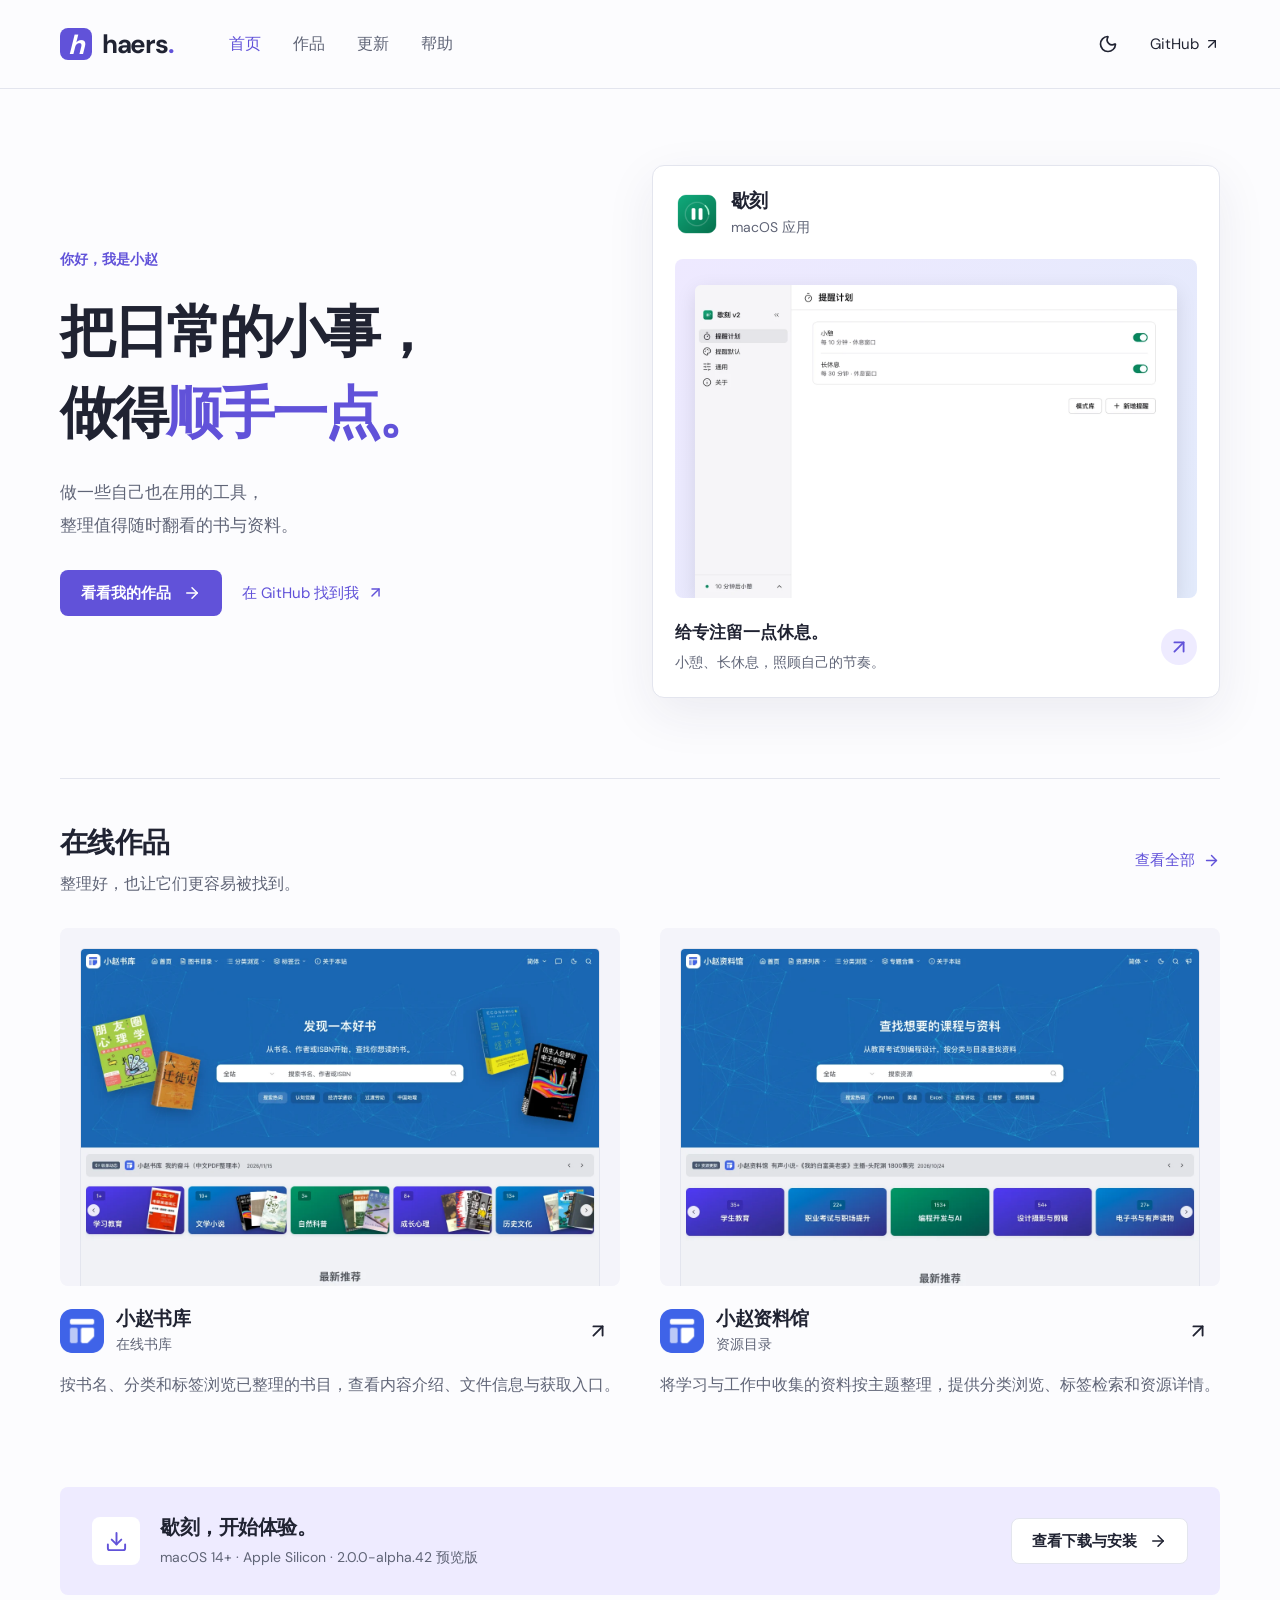
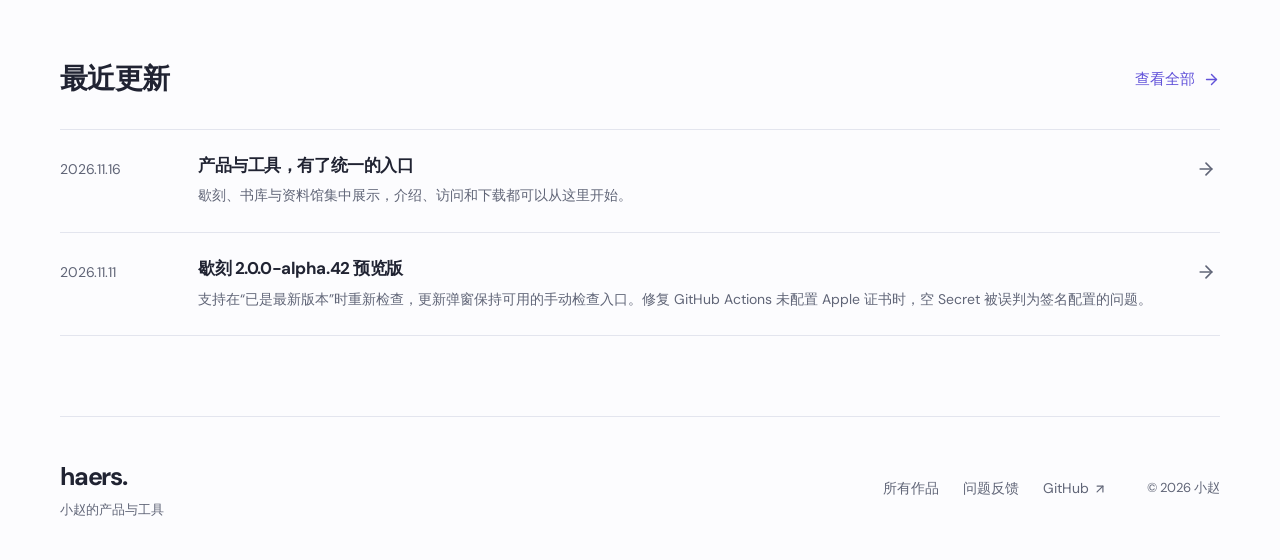
==== index.html @ c05f66dc "fix: 统一下拉选择与常见问题交互组件" ====
<!DOCTYPE html><html lang="zh-CN"><head><meta charSet="utf-8"/><meta name="viewport" content="width=device-width, initial-scale=1"/><link rel="preload" href="/images/xieke-icon.png" as="image"/><link rel="preload" href="/images/xieke-light.webp" as="image"/><link rel="preload" href="/images/xieke-dark.webp" as="image"/><link rel="preload" href="/images/books-icon.png" as="image"/><link rel="preload" href="/images/library-icon.png" as="image"/><link rel="stylesheet" href="/_next/static/chunks/15xg6-doqaqpr.css" data-precedence="next"/><link rel="preload" as="script" fetchPriority="low" href="/_next/static/chunks/0hrt_tb4vrol_.js"/><script src="/_next/static/chunks/1akr70moqai8b.js" async=""></script><script src="/_next/static/chunks/412u-j8o59kz6.js" async=""></script><script src="/_next/static/chunks/0a3_4s-d-zdrt.js" async=""></script><script src="/_next/static/chunks/turbopack-3-ry682tkyiqk.js" async=""></script><script src="/_next/static/chunks/0u91abcu6yfzr.js" async=""></script><title>haers · 小赵的产品与工具</title><meta name="description" content="歇刻、小赵书库与小赵资料馆。发现小赵制作的桌面工具与在线网站，查看介绍、下载和使用帮助。"/><link rel="canonical" href="https://haers.github.io/"/><meta property="og:title" content="haers · 小赵的产品与工具"/><meta property="og:description" content="歇刻、小赵书库与小赵资料馆。发现小赵制作的桌面工具与在线网站，查看介绍、下载和使用帮助。"/><meta property="og:locale" content="zh_CN"/><meta property="og:image" content="https://haers.github.io/social.png"/><meta property="og:image:width" content="1200"/><meta property="og:image:height" content="630"/><meta property="og:type" content="website"/><meta name="twitter:card" content="summary_large_image"/><meta name="twitter:title" content="haers · 小赵的产品与工具"/><meta name="twitter:description" content="歇刻、小赵书库与小赵资料馆。发现小赵制作的桌面工具与在线网站，查看介绍、下载和使用帮助。"/><meta name="twitter:image" content="https://haers.github.io/social.png"/><meta name="twitter:image:width" content="1200"/><meta name="twitter:image:height" content="630"/><link rel="icon" href="/favicon.png"/><link rel="apple-touch-icon" href="/apple-touch-icon.png"/><script>(function(){let t;try{t=localStorage.getItem('haers-theme')}catch{}document.documentElement.dataset.theme=t==='light'||t==='dark'?t:matchMedia('(prefers-color-scheme: dark)').matches?'dark':'light'})()</script><script src="/_next/static/chunks/0cz1d0mv5g_q7.js" noModule=""></script></head><body><div hidden=""><!--$--><!--/$--></div><a class="skip-link" href="#main">跳至正文</a><header class="site-header"><div class="container header-inner"><a class="brand" aria-label="haers 首页" href="/"><span class="brand-mark">h</span><span>haers<span class="brand-dot">.</span></span></a><nav aria-label="主导航"><a aria-current="page" href="/">首页</a><a href="/products/">作品</a><a href="/updates/">更新</a><a href="/help/">帮助</a></nav><div class="header-actions"><button class="icon-button" type="button" aria-label="切换为深色主题"><svg xmlns="http://www.w3.org/2000/svg" width="20" height="20" viewBox="0 0 24 24" fill="none" stroke="currentColor" stroke-width="2" stroke-linecap="round" stroke-linejoin="round" class="lucide lucide-moon" aria-hidden="true"><path d="M20.985 12.486a9 9 0 1 1-9.473-9.472c.405-.022.617.46.402.803a6 6 0 0 0 8.268 8.268c.344-.215.825-.004.803.401"></path></svg></button><a class="github-link" href="https://github.com/haers">GitHub <svg xmlns="http://www.w3.org/2000/svg" width="16" height="16" viewBox="0 0 24 24" fill="none" stroke="currentColor" stroke-width="2" stroke-linecap="round" stroke-linejoin="round" class="lucide lucide-arrow-up-right" aria-hidden="true"><path d="M7 7h10v10"></path><path d="M7 17 17 7"></path></svg></a></div></div></header><main id="main"><section class="hero container"><div class="hero-copy"><p class="eyebrow">你好，我是小赵</p><h1>把日常的小事，<br/>做得<span>顺手一点。</span></h1><p class="hero-description">做一些自己也在用的工具，<br class="desktop-break"/>整理值得随时翻看的书与资料。</p><div class="actions"><a class="button button-primary" href="/products/">看看我的作品<svg xmlns="http://www.w3.org/2000/svg" width="18" height="18" viewBox="0 0 24 24" fill="none" stroke="currentColor" stroke-width="2" stroke-linecap="round" stroke-linejoin="round" class="lucide lucide-arrow-right" aria-hidden="true"><path d="M5 12h14"></path><path d="m12 5 7 7-7 7"></path></svg></a><a class="text-link" href="https://github.com/haers">在 GitHub 找到我 <svg xmlns="http://www.w3.org/2000/svg" width="17" height="17" viewBox="0 0 24 24" fill="none" stroke="currentColor" stroke-width="2" stroke-linecap="round" stroke-linejoin="round" class="lucide lucide-arrow-up-right" aria-hidden="true"><path d="M7 7h10v10"></path><path d="M7 17 17 7"></path></svg></a></div></div><a class="hero-feature" aria-label="了解歇刻" href="/products/xieke/"><div class="hero-feature-heading"><div class="product-identity"><img src="/images/xieke-icon.png" width="48" height="48" alt=""/><div><h3>歇刻</h3><p>macOS 应用</p></div></div></div><div class="hero-art"><div class="product-image product-image-xieke"><img class="image-light" src="/images/xieke-light.webp" alt="歇刻提醒计划界面，包含小憩和长休息安排" width="1280" height="832" loading="eager"/><img class="image-dark" src="/images/xieke-dark.webp" alt="歇刻提醒计划界面，包含小憩和长休息安排" width="1280" height="832" loading="eager"/></div></div><div class="hero-feature-caption"><div><strong>给专注留一点休息。</strong><p>小憩、长休息，照顾自己的节奏。</p></div><span class="round-arrow"><svg xmlns="http://www.w3.org/2000/svg" width="22" height="22" viewBox="0 0 24 24" fill="none" stroke="currentColor" stroke-width="2" stroke-linecap="round" stroke-linejoin="round" class="lucide lucide-arrow-up-right" aria-hidden="true"><path d="M7 7h10v10"></path><path d="M7 17 17 7"></path></svg></span></div></a></section><section class="container section home-websites"><div class="section-heading"><div><h2>在线作品</h2><p>整理好，也让它们更容易被找到。</p></div><a class="text-link" href="/products/">查看全部 <svg xmlns="http://www.w3.org/2000/svg" width="17" height="17" viewBox="0 0 24 24" fill="none" stroke="currentColor" stroke-width="2" stroke-linecap="round" stroke-linejoin="round" class="lucide lucide-arrow-right" aria-hidden="true"><path d="M5 12h14"></path><path d="m12 5 7 7-7 7"></path></svg></a></div><div class="website-grid"><article class="website-card"><a class="website-preview" aria-label="了解小赵书库" href="/products/books/"><div class="product-image product-image-books"><img class="image-light" src="/images/books-light.webp" alt="小赵书库首页，展示图书封面、分类和推荐书目" width="1280" height="832" loading="lazy"/><img class="image-dark" src="/images/books-dark.webp" alt="小赵书库首页，展示图书封面、分类和推荐书目" width="1280" height="832" loading="lazy"/></div></a><div class="website-caption"><div class="product-identity"><img src="/images/books-icon.png" width="48" height="48" alt=""/><div><h3>小赵书库</h3><p>在线书库</p></div></div><a class="icon-button" href="https://zhao-book.netlify.app/" aria-label="进入书库"><svg xmlns="http://www.w3.org/2000/svg" width="22" height="22" viewBox="0 0 24 24" fill="none" stroke="currentColor" stroke-width="2" stroke-linecap="round" stroke-linejoin="round" class="lucide lucide-arrow-up-right" aria-hidden="true"><path d="M7 7h10v10"></path><path d="M7 17 17 7"></path></svg></a></div><p class="website-description">按书名、分类和标签浏览已整理的书目，查看内容介绍、文件信息与获取入口。</p></article><article class="website-card"><a class="website-preview" aria-label="了解小赵资料馆" href="/products/library/"><div class="product-image product-image-library"><img class="image-light" src="/images/library-light.webp" alt="小赵资料馆首页，展示资源目录与分类入口" width="1280" height="832" loading="lazy"/><img class="image-dark" src="/images/library-dark.webp" alt="小赵资料馆首页，展示资源目录与分类入口" width="1280" height="832" loading="lazy"/></div></a><div class="website-caption"><div class="product-identity"><img src="/images/library-icon.png" width="48" height="48" alt=""/><div><h3>小赵资料馆</h3><p>资源目录</p></div></div><a class="icon-button" href="https://zhao-library.netlify.app/" aria-label="进入资料馆"><svg xmlns="http://www.w3.org/2000/svg" width="22" height="22" viewBox="0 0 24 24" fill="none" stroke="currentColor" stroke-width="2" stroke-linecap="round" stroke-linejoin="round" class="lucide lucide-arrow-up-right" aria-hidden="true"><path d="M7 7h10v10"></path><path d="M7 17 17 7"></path></svg></a></div><p class="website-description">将学习与工作中收集的资料按主题整理，提供分类浏览、标签检索和资源详情。</p></article></div></section><section class="container download-strip"><div class="strip-icon"><svg xmlns="http://www.w3.org/2000/svg" width="23" height="23" viewBox="0 0 24 24" fill="none" stroke="currentColor" stroke-width="2" stroke-linecap="round" stroke-linejoin="round" class="lucide lucide-download" aria-hidden="true"><path d="M12 15V3"></path><path d="M21 15v4a2 2 0 0 1-2 2H5a2 2 0 0 1-2-2v-4"></path><path d="m7 10 5 5 5-5"></path></svg></div><div><h2>歇刻，开始体验。</h2><p>macOS 14+ · Apple Silicon · <!-- -->2.0.0-alpha.42<!-- --> 预览版</p></div><a class="button button-secondary" href="/products/xieke/#download">查看下载与安装<svg xmlns="http://www.w3.org/2000/svg" width="18" height="18" viewBox="0 0 24 24" fill="none" stroke="currentColor" stroke-width="2" stroke-linecap="round" stroke-linejoin="round" class="lucide lucide-arrow-right" aria-hidden="true"><path d="M5 12h14"></path><path d="m12 5 7 7-7 7"></path></svg></a></section><section class="container section"><div class="section-heading"><div><h2>最近更新</h2></div><a class="text-link" href="/updates/">查看全部 <svg xmlns="http://www.w3.org/2000/svg" width="17" height="17" viewBox="0 0 24 24" fill="none" stroke="currentColor" stroke-width="2" stroke-linecap="round" stroke-linejoin="round" class="lucide lucide-arrow-right" aria-hidden="true"><path d="M5 12h14"></path><path d="m12 5 7 7-7 7"></path></svg></a></div><div class="update-list"><a class="update-row" href="/products/"><time dateTime="2026-11-16">2026.11.16</time><div><h3>产品与工具，有了统一的入口</h3><p>歇刻、书库与资料馆集中展示，介绍、访问和下载都可以从这里开始。</p></div><svg xmlns="http://www.w3.org/2000/svg" width="20" height="20" viewBox="0 0 24 24" fill="none" stroke="currentColor" stroke-width="2" stroke-linecap="round" stroke-linejoin="round" class="lucide lucide-arrow-right" aria-hidden="true"><path d="M5 12h14"></path><path d="m12 5 7 7-7 7"></path></svg></a><a class="update-row" href="/products/xieke/#download"><time dateTime="2026-11-11">2026.11.11</time><div><h3>歇刻 2.0.0-alpha.42 预览版</h3><p>支持在“已是最新版本”时重新检查，更新弹窗保持可用的手动检查入口。修复 GitHub Actions 未配置 Apple 证书时，空 Secret 被误判为签名配置的问题。</p></div><svg xmlns="http://www.w3.org/2000/svg" width="20" height="20" viewBox="0 0 24 24" fill="none" stroke="currentColor" stroke-width="2" stroke-linecap="round" stroke-linejoin="round" class="lucide lucide-arrow-right" aria-hidden="true"><path d="M5 12h14"></path><path d="m12 5 7 7-7 7"></path></svg></a></div></section><!--$--><!--/$--></main><footer class="site-footer container"><div><a class="footer-brand" href="/">haers.</a><p>小赵的产品与工具</p></div><nav aria-label="页脚导航"><a href="/products/">所有作品</a><a href="/help/#feedback">问题反馈</a><a href="https://github.com/haers">GitHub <svg xmlns="http://www.w3.org/2000/svg" width="14" height="14" viewBox="0 0 24 24" fill="none" stroke="currentColor" stroke-width="2" stroke-linecap="round" stroke-linejoin="round" class="lucide lucide-arrow-up-right" aria-hidden="true"><path d="M7 7h10v10"></path><path d="M7 17 17 7"></path></svg></a></nav><p class="copyright">© <!-- -->2026<!-- --> 小赵</p></footer><script id="_R_">(globalThis["TURBOPACK"] || (globalThis["TURBOPACK"] = [])).push({"otherChunks":["static/chunks/0hrt_tb4vrol_.js","static/chunks/1akr70moqai8b.js","static/chunks/412u-j8o59kz6.js","static/chunks/0a3_4s-d-zdrt.js"],"runtimeModuleIds":[49006]});</script><script src="/_next/static/chunks/0hrt_tb4vrol_.js" async=""></script><script>(self.__next_f=self.__next_f||[]).push([0])</script><script>self.__next_f.push([1,"1:\"$Sreact.fragment\"\n2:\"/_next/static/chunks/0u91abcu6yfzr.js\"\n3:I[93963,[\"$2\"],\"Header\"]\n4:I[94588,[\"$2\"],\"default\"]\n5:I[51579,[\"$2\"],\"default\"]\n6:I[79448,[\"$2\"],\"\"]\n7:I[95639,[\"$2\"],\"default\"]\n10:\"ViewportBoundary\"\n11:I[99105,[\"$2\"],\"$10\"]\n13:\"MetadataBoundary\"\n14:I[99105,[\"$2\"],\"$13\"]\n15:\"$Sreact.suspense\"\n17:I[31689,[\"$2\"],\"default\",1]\n:HL[\"/_next/static/chunks/15xg6-doqaqpr.css\",\"style\"]\n:HL[\"/images/xieke-icon.png\",\"image\"]\n:HL[\"/images/xieke-light.webp\",\"image\"]\n:HL[\"/images/xieke-dark.webp\",\"image\"]\n"])</script><script>self.__next_f.push([1,"8:[[\"children\",{\"s\":\"__PAGE__\",\"h\":512,\"d\":{\"r\":[\"$\",\"$1\",\"c\",{\"children\":[[[\"$\",\"section\",null,{\"className\":\"hero container\",\"children\":[[\"$\",\"div\",null,{\"className\":\"hero-copy\",\"children\":[[\"$\",\"p\",null,{\"className\":\"eyebrow\",\"children\":\"你好，我是小赵\"}],[\"$\",\"h1\",null,{\"children\":[\"把日常的小事，\",[\"$\",\"br\",null,{}],\"做得\",[\"$\",\"span\",null,{\"children\":\"顺手一点。\"}]]}],[\"$\",\"p\",null,{\"className\":\"hero-description\",\"children\":[\"做一些自己也在用的工具，\",[\"$\",\"br\",null,{\"className\":\"desktop-break\"}],\"整理值得随时翻看的书与资料。\"]}],[\"$\",\"div\",null,{\"className\":\"actions\",\"children\":[[\"$\",\"$L6\",null,{\"className\":\"button button-primary\",\"href\":\"/products/\",\"children\":[\"看看我的作品\",[\"$\",\"$L7\",null,{\"ref\":\"$undefined\",\"icon\":\"$0:t:t:d:r:props:children:1:props:children:1:props:children:2:props:children:props:notFound:0:props:children:3:props:children:1:props:icon\",\"className\":\"$undefined\",\"size\":18,\"aria-hidden\":true}]]}],[\"$\",\"a\",null,{\"className\":\"text-link\",\"href\":\"https://github.com/haers\",\"children\":[\"在 GitHub 找到我 \",[\"$\",\"$L7\",null,{\"ref\":\"$undefined\",\"icon\":\"$0:t:t:d:r:props:children:1:props:children:1:props:children:3:props:children:1:props:children:2:props:children:1:props:icon\",\"className\":\"$undefined\",\"size\":17}]]}]]}]]}],[\"$\",\"$L6\",null,{\"className\":\"hero-feature\",\"href\":\"/products/xieke/\",\"aria-label\":\"了解歇刻\",\"children\":[[\"$\",\"div\",null,{\"className\":\"hero-feature-heading\",\"children\":[\"$\",\"div\",null,{\"className\":\"product-identity\",\"children\":[[\"$\",\"img\",null,{\"src\":\"/images/xieke-icon.png\",\"width\":48,\"height\":48,\"alt\":\"\"}],[\"$\",\"div\",null,{\"children\":[[\"$\",\"h3\",null,{\"children\":\"歇刻\"}],[\"$\",\"p\",null,{\"children\":\"macOS 应用\"}]]}]]}]}],[\"$\",\"div\",null,{\"className\":\"hero-art\",\"children\":[\"$\",\"div\",null,{\"className\":\"product-image product-image-xieke\",\"children\":[[\"$\",\"img\",null,{\"className\":\"image-light\",\"src\":\"/images/xieke-light.webp\",\"alt\":\"歇刻提醒计划界面，包含小憩和长休息安排\",\"width\":1280,\"height\":832,\"loading\":\"eager\"}],[\"$\",\"img\",null,{\"className\":\"image-dark\",\"src\":\"/images/xieke-dark.webp\",\"alt\":\"歇刻提醒计划界面，包含小憩和长休息安排\",\"width\":1280,\"height\":832,\"loading\":\"eager\"}]]}]}],[\"$\",\"div\",null,{\"className\":\"hero-feature-caption\",\"children\":[[\"$\",\"div\",null,{\"children\":[[\"$\",\"strong\",null,{\"children\":\"给专注留一点休息。\"}],[\"$\",\"p\",null,{\"children\":\"小憩、长休息，照顾自己的节奏。\"}]]}],[\"$\",\"span\",null,{\"className\":\"round-arrow\",\"children\":[\"$\",\"$L7\",null,{\"ref\":\"$undefined\",\"icon\":\"$0:t:t:d:r:props:children:1:props:children:1:props:children:3:props:children:1:props:children:2:props:children:1:props:icon\",\"className\":\"$undefined\",\"size\":22}]}]]}]]}]]}],[\"$\",\"section\",null,{\"className\":\"container section home-websites\",\"children\":[[\"$\",\"div\",null,{\"className\":\"section-heading\",\"children\":[[\"$\",\"div\",null,{\"children\":[[\"$\",\"h2\",null,{\"children\":\"在线作品\"}],[\"$\",\"p\",null,{\"children\":\"整理好，也让它们更容易被找到。\"}]]}],[\"$\",\"$L6\",null,{\"className\":\"text-link\",\"href\":\"/products/\",\"children\":[\"查看全部 \",[\"$\",\"$L7\",null,{\"ref\":\"$undefined\",\"icon\":\"$0:t:t:d:r:props:children:1:props:children:1:props:children:2:props:children:props:notFound:0:props:children:3:props:children:1:props:icon\",\"className\":\"$undefined\",\"size\":17,\"aria-hidden\":true}]]}]]}],[\"$\",\"div\",null,{\"className\":\"website-grid\",\"children\":[[\"$\",\"article\",\"books\",{\"className\":\"website-card\",\"children\":[[\"$\",\"$L6\",null,{\"href\":\"/products/books/\",\"className\":\"website-preview\",\"aria-label\":\"了解小赵书库\",\"children\":[\"$\",\"div\",null,{\"className\":\"product-image product-image-books\",\"children\":[[\"$\",\"img\",null,{\"className\":\"image-light\",\"src\":\"/images/books-light.webp\",\"alt\":\"小赵书库首页，展示图书封面、分类和推荐书目\",\"width\":1280,\"height\":832,\"loading\":\"lazy\"}],\"$L9\"]}]}],\"$La\",\"$Lb\"]}],\"$Lc\"]}]]}],\"$Ld\",\"$Le\"],null,\"$Lf\"]}],\"p\":false,\"v\":null}}]]\n"])</script><script>self.__next_f.push([1,"0:{\"P\":null,\"c\":[\"\",\"\"],\"q\":\"\",\"i\":false,\"t\":{\"t\":{\"s\":\"\",\"h\":528,\"d\":{\"r\":[\"$\",\"$1\",\"c\",{\"children\":[[[\"$\",\"link\",\"0\",{\"rel\":\"stylesheet\",\"href\":\"/_next/static/chunks/15xg6-doqaqpr.css\",\"precedence\":\"next\",\"crossOrigin\":\"$undefined\",\"nonce\":\"$undefined\"}],[\"$\",\"script\",\"script-0\",{\"src\":\"/_next/static/chunks/0u91abcu6yfzr.js\",\"async\":true,\"nonce\":\"$undefined\"}]],[\"$\",\"html\",null,{\"lang\":\"zh-CN\",\"suppressHydrationWarning\":true,\"children\":[[\"$\",\"head\",null,{\"children\":[\"$\",\"script\",null,{\"dangerouslySetInnerHTML\":{\"__html\":\"(function(){let t;try{t=localStorage.getItem('haers-theme')}catch{}document.documentElement.dataset.theme=t==='light'||t==='dark'?t:matchMedia('(prefers-color-scheme: dark)').matches?'dark':'light'})()\"}}]}],[\"$\",\"body\",null,{\"children\":[[\"$\",\"a\",null,{\"className\":\"skip-link\",\"href\":\"#main\",\"children\":\"跳至正文\"}],[\"$\",\"$L3\",null,{}],[\"$\",\"main\",null,{\"id\":\"main\",\"children\":[\"$\",\"$L4\",null,{\"parallelRouterKey\":\"children\",\"error\":\"$undefined\",\"errorStyles\":\"$undefined\",\"errorScripts\":\"$undefined\",\"template\":[\"$\",\"$L5\",null,{}],\"templateStyles\":\"$undefined\",\"templateScripts\":\"$undefined\",\"notFound\":[[\"$\",\"div\",null,{\"className\":\"container page-content empty-page\",\"children\":[[\"$\",\"p\",null,{\"className\":\"eyebrow\",\"children\":\"404\"}],[\"$\",\"h1\",null,{\"children\":\"这个页面走丢了。\"}],[\"$\",\"p\",null,{\"children\":\"可以回到首页，或从作品目录继续浏览。\"}],[\"$\",\"$L6\",null,{\"className\":\"button button-primary\",\"href\":\"/\",\"children\":[\"回到首页\",[\"$\",\"$L7\",null,{\"ref\":\"$undefined\",\"icon\":{\"name\":\"arrow-right\",\"size\":24,\"node\":[[\"path\",{\"d\":\"M5 12h14\",\"key\":\"1ays0h\"}],[\"path\",{\"d\":\"m12 5 7 7-7 7\",\"key\":\"xquz4c\"}]]},\"className\":\"$undefined\",\"size\":18,\"aria-hidden\":true}]]}]]}],[]],\"forbidden\":\"$undefined\",\"unauthorized\":\"$undefined\"}]}],[\"$\",\"footer\",null,{\"className\":\"site-footer container\",\"children\":[[\"$\",\"div\",null,{\"children\":[[\"$\",\"$L6\",null,{\"className\":\"footer-brand\",\"href\":\"/\",\"children\":\"haers.\"}],[\"$\",\"p\",null,{\"children\":\"小赵的产品与工具\"}]]}],[\"$\",\"nav\",null,{\"aria-label\":\"页脚导航\",\"children\":[[\"$\",\"$L6\",null,{\"href\":\"/products/\",\"children\":\"所有作品\"}],[\"$\",\"$L6\",null,{\"href\":\"/help/#feedback\",\"children\":\"问题反馈\"}],[\"$\",\"a\",null,{\"href\":\"https://github.com/haers\",\"children\":[\"GitHub \",[\"$\",\"$L7\",null,{\"ref\":\"$undefined\",\"icon\":{\"name\":\"arrow-up-right\",\"size\":24,\"node\":[[\"path\",{\"d\":\"M7 7h10v10\",\"key\":\"1tivn9\"}],[\"path\",{\"d\":\"M7 17 17 7\",\"key\":\"1vkiza\"}]]},\"className\":\"$undefined\",\"size\":14}]]}]]}],[\"$\",\"p\",null,{\"className\":\"copyright\",\"children\":[\"© \",2026,\" 小赵\"]}]]}]]}]]}]]}],\"p\":false,\"v\":null},\"c\":\"$Q8\"},\"h\":{\"r\":[\"$\",\"$1\",\"h\",{\"children\":[null,[\"$\",\"$L11\",null,{\"children\":\"$L12\"}],[\"$\",\"$L14\",null,{\"children\":[[\"$\",\"div\",null,{\"hidden\":true,\"children\":[\"$\",\"$15\",null,{\"name\":\"Next.Metadata\",\"children\":\"$L16\"}]}],null]}],null]}],\"p\":false,\"v\":null}},\"m\":\"$undefined\",\"G\":[\"$17\",[[\"$\",\"link\",\"0\",{\"rel\":\"stylesheet\",\"href\":\"/_next/static/chunks/15xg6-doqaqpr.css\",\"precedence\":\"next\",\"crossOrigin\":\"$undefined\",\"nonce\":\"$undefined\"}]]],\"S\":true,\"r\":\"$undefined\",\"s\":\"$undefined\",\"a\":\"$undefined\",\"l\":\"$undefined\",\"p\":\"$undefined\",\"d\":\"$undefined\",\"b\":\"khOZKR4yTtpMAb-CKKdM3\"}\n"])</script><script>self.__next_f.push([1,"18:I[99105,[\"$2\"],\"OutletBoundary\"]\n:HL[\"/images/books-icon.png\",\"image\"]\n:HL[\"/images/library-icon.png\",\"image\"]\n9:[\"$\",\"img\",null,{\"className\":\"image-dark\",\"src\":\"/images/books-dark.webp\",\"alt\":\"小赵书库首页，展示图书封面、分类和推荐书目\",\"width\":1280,\"height\":832,\"loading\":\"lazy\"}]\na:[\"$\",\"div\",null,{\"className\":\"website-caption\",\"children\":[[\"$\",\"div\",null,{\"className\":\"product-identity\",\"children\":[[\"$\",\"img\",null,{\"src\":\"/images/books-icon.png\",\"width\":48,\"height\":48,\"alt\":\"\"}],[\"$\",\"div\",null,{\"children\":[[\"$\",\"h3\",null,{\"children\":\"小赵书库\"}],[\"$\",\"p\",null,{\"children\":\"在线书库\"}]]}]]}],[\"$\",\"a\",null,{\"className\":\"icon-button\",\"href\":\"https://zhao-book.netlify.app/\",\"aria-label\":\"进入书库\",\"children\":[\"$\",\"$L7\",null,{\"ref\":\"$undefined\",\"icon\":\"$0:t:t:d:r:props:children:1:props:children:1:props:children:3:props:children:1:props:children:2:props:children:1:props:icon\",\"className\":\"$undefined\",\"size\":22}]}]]}]\nb:[\"$\",\"p\",null,{\"className\":\"website-description\",\"children\":\"按书名、分类和标签浏览已整理的书目，查看内容介绍、文件信息与获取入口。\"}]\nc:[\"$\",\"article\",\"library\",{\"className\":\"website-card\",\"children\":[[\"$\",\"$L6\",null,{\"href\":\"/products/library/\",\"className\":\"website-preview\",\"aria-label\":\"了解小赵资料馆\",\"children\":[\"$\",\"div\",null,{\"className\":\"product-image product-image-library\",\"children\":[[\"$\",\"img\",null,{\"className\":\"image-light\",\"src\":\"/images/library-light.webp\",\"alt\":\"小赵资料馆首页，展示资源目录与分类入口\",\"width\":1280,\"height\":832,\"loading\":\"lazy\"}],[\"$\",\"img\",null,{\"className\":\"image-dark\",\"src\":\"/images/library-dark.webp\",\"alt\":\"小赵资料馆首页，展示资源目录与分类入口\",\"width\":1280,\"height\":832,\"loading\":\"lazy\"}]]}]}],[\"$\",\"div\",null,{\"className\":\"website-caption\",\"children\":[[\"$\",\"div\",null,{\"className\":\"product-identity\",\"children\":[[\"$\",\"img\",null,{\"src\":\"/images/library-icon.png\",\"width\":48,\"height\":48,\"alt\":\"\"}],[\"$\",\"div\",null,{\"children\":[[\"$\",\"h3\",null,{\"children\":\"小赵资料馆\"}],[\"$\",\"p\",null,{\"children\":\"资源目录\"}]]}]]}],[\"$\",\"a\",null,{\"className\":\"icon-button\",\"href\":\"https://zhao-library.netlify.app/\",\"aria-label\":\"进入资料馆\",\"children\":[\"$\",\"$L7\",null,{\"ref\":\"$undefined\",\"icon\":\"$0:t:t:d:r:props:children:1:props:children:1:props:children:3:props:children:1:props:children:2:props:children:1:props:icon\",\"className\":\"$undefined\",\"size\":22}]}]]}],[\"$\",\"p\",null,{\"className\":\"website-description\",\"children\":\"将学习与工作中收集的资料按主题整理，提供分类浏览、标签检索和资源详情。\"}]]}]\nd:[\"$\",\"section\",null,{\"className\":\"container download-strip\",\"children\":[[\"$\",\"div\",null,{\"className\":\"strip-icon\",\"children\":[\"$\",\"$L7\",null,{\"ref\":\"$undefined\",\"icon\":{\"name\":\"download\",\"size\":24,\"node\":[[\"path\",{\"d\":\"M12 15V3\",\"key\":\"m9g1x1\"}],[\"path\",{\"d\":\"M21 15v4a2 2 0 0 1-2 2H5a2 2 0 0 1-2-2v-4\",\"key\":\"ih7n3h\"}],[\"path\",{\"d\":\"m7 10 5 5 5-5\",\"key\":\"brsn70\"}]]},\"className\":\"$undefined\",\"size\":23}]}],[\"$\",\"div\",null,{\"children\":[[\"$\",\"h2\",null,{\"children\":\"歇刻，开始体验。\"}],[\"$\",\"p\",null,{\"children\":[\"macOS 14+ · Apple Silicon · \",\"2.0.0-alpha.42\",\" 预览版\"]}]]}],[\"$\",\"$L6\",null,{\"className\":\"button button-secondary\",\"href\":\"/products/xieke/#download\",\"children\":[\"查看下载与安装\",[\"$\",\"$L7\",null,{\"ref\":\"$undefined\",\"icon\":\"$0:t:t:d:r:props:children:1:props:children:1:props:children:2:props:children:props:notFound:0:props:children:3:props:children:1:props:icon\",\"className\":\"$undefined\",\"size\":18,\"aria-hidden\":true}]]}]]}]\n"])</script><script>self.__next_f.push([1,"e:[\"$\",\"section\",null,{\"className\":\"container section\",\"children\":[[\"$\",\"div\",null,{\"className\":\"section-heading\",\"children\":[[\"$\",\"div\",null,{\"children\":[[\"$\",\"h2\",null,{\"children\":\"最近更新\"}],\"$undefined\"]}],[\"$\",\"$L6\",null,{\"className\":\"text-link\",\"href\":\"/updates/\",\"children\":[\"查看全部 \",[\"$\",\"$L7\",null,{\"ref\":\"$undefined\",\"icon\":\"$0:t:t:d:r:props:children:1:props:children:1:props:children:2:props:children:props:notFound:0:props:children:3:props:children:1:props:icon\",\"className\":\"$undefined\",\"size\":17,\"aria-hidden\":true}]]}]]}],[\"$\",\"div\",null,{\"className\":\"update-list\",\"children\":[[\"$\",\"$L6\",\"产品与工具，有了统一的入口\",{\"className\":\"update-row\",\"href\":\"/products/\",\"children\":[[\"$\",\"time\",null,{\"dateTime\":\"2026-11-16\",\"children\":\"2026.11.16\"}],[\"$\",\"div\",null,{\"children\":[[\"$\",\"h3\",null,{\"children\":\"产品与工具，有了统一的入口\"}],[\"$\",\"p\",null,{\"children\":\"歇刻、书库与资料馆集中展示，介绍、访问和下载都可以从这里开始。\"}]]}],[\"$\",\"$L7\",null,{\"ref\":\"$undefined\",\"icon\":\"$0:t:t:d:r:props:children:1:props:children:1:props:children:2:props:children:props:notFound:0:props:children:3:props:children:1:props:icon\",\"className\":\"$undefined\",\"size\":20}]]}],[\"$\",\"$L6\",\"歇刻 2.0.0-alpha.42 预览版\",{\"className\":\"update-row\",\"href\":\"/products/xieke/#download\",\"children\":[[\"$\",\"time\",null,{\"dateTime\":\"2026-11-11\",\"children\":\"2026.11.11\"}],[\"$\",\"div\",null,{\"children\":[[\"$\",\"h3\",null,{\"children\":\"歇刻 2.0.0-alpha.42 预览版\"}],[\"$\",\"p\",null,{\"children\":\"支持在“已是最新版本”时重新检查，更新弹窗保持可用的手动检查入口。修复 GitHub Actions 未配置 Apple 证书时，空 Secret 被误判为签名配置的问题。\"}]]}],[\"$\",\"$L7\",null,{\"ref\":\"$undefined\",\"icon\":\"$0:t:t:d:r:props:children:1:props:children:1:props:children:2:props:children:props:notFound:0:props:children:3:props:children:1:props:icon\",\"className\":\"$undefined\",\"size\":20}]]}]]}]]}]\n"])</script><script>self.__next_f.push([1,"f:[\"$\",\"$L18\",null,{\"children\":[\"$\",\"$15\",null,{\"name\":\"Next.MetadataOutlet\",\"children\":\"$@19\"}]}]\n"])</script><script>self.__next_f.push([1,"12:[[\"$\",\"meta\",\"0\",{\"charSet\":\"utf-8\"}],[\"$\",\"meta\",\"1\",{\"name\":\"viewport\",\"content\":\"width=device-width, initial-scale=1\"}]]\n"])</script><script>self.__next_f.push([1,"1a:I[2311,[\"$2\"],\"IconMark\"]\n16:[[\"$\",\"title\",\"0\",{\"children\":\"haers · 小赵的产品与工具\"}],[\"$\",\"meta\",\"1\",{\"name\":\"description\",\"content\":\"歇刻、小赵书库与小赵资料馆。发现小赵制作的桌面工具与在线网站，查看介绍、下载和使用帮助。\"}],[\"$\",\"link\",\"2\",{\"rel\":\"canonical\",\"href\":\"https://haers.github.io/\"}],[\"$\",\"meta\",\"3\",{\"property\":\"og:title\",\"content\":\"haers · 小赵的产品与工具\"}],[\"$\",\"meta\",\"4\",{\"property\":\"og:description\",\"content\":\"歇刻、小赵书库与小赵资料馆。发现小赵制作的桌面工具与在线网站，查看介绍、下载和使用帮助。\"}],[\"$\",\"meta\",\"5\",{\"property\":\"og:locale\",\"content\":\"zh_CN\"}],[\"$\",\"meta\",\"6\",{\"property\":\"og:image\",\"content\":\"https://haers.github.io/social.png\"}],[\"$\",\"meta\",\"7\",{\"property\":\"og:image:width\",\"content\":\"1200\"}],[\"$\",\"meta\",\"8\",{\"property\":\"og:image:height\",\"content\":\"630\"}],[\"$\",\"meta\",\"9\",{\"property\":\"og:type\",\"content\":\"website\"}],[\"$\",\"meta\",\"10\",{\"name\":\"twitter:card\",\"content\":\"summary_large_image\"}],[\"$\",\"meta\",\"11\",{\"name\":\"twitter:title\",\"content\":\"haers · 小赵的产品与工具\"}],[\"$\",\"meta\",\"12\",{\"name\":\"twitter:description\",\"content\":\"歇刻、小赵书库与小赵资料馆。发现小赵制作的桌面工具与在线网站，查看介绍、下载和使用帮助。\"}],[\"$\",\"meta\",\"13\",{\"name\":\"twitter:image\",\"content\":\"https://haers.github.io/social.png\"}],[\"$\",\"meta\",\"14\",{\"name\":\"twitter:image:width\",\"content\":\"1200\"}],[\"$\",\"meta\",\"15\",{\"name\":\"twitter:image:height\",\"content\":\"630\"}],[\"$\",\"link\",\"16\",{\"rel\":\"icon\",\"href\":\"/favicon.png\"}],[\"$\",\"link\",\"17\",{\"rel\":\"apple-touch-icon\",\"href\":\"/apple-touch-icon.png\"}],[\"$\",\"$L1a\",\"18\",{}]]\n19:null\n"])</script></body></html>
---- _next/static/chunks/15xg6-doqaqpr.css ----
@font-face{font-family:DM Sans;src:url(/fonts/dm-sans-400.ttf)format("truetype");font-weight:400;font-display:swap}@font-face{font-family:DM Sans;src:url(/fonts/dm-sans-700.ttf)format("truetype");font-weight:600 800;font-display:swap}:root{--bg:#fcfcfe;--surface:#fff;--soft:#f4f4fa;--text:#202332;--muted:#606577;--line:#e3e5ee;--accent:#6152d9;--accent-hover:#4f41c0;--accent-soft:#eeebff;--hero-a:#eee9ff;--hero-b:#e2eafb;--shadow:0 16px 50px #2c245f14;--lightningcss-light:initial;--lightningcss-dark: ;color-scheme:light}:root[data-theme=dark]{--bg:#14151b;--surface:#1b1d26;--soft:#22242f;--text:#f0f1f7;--muted:#adb2c5;--line:#35394a;--accent:#b4a8ff;--accent-hover:#c8bfff;--accent-soft:#302947;--hero-a:#302747;--hero-b:#202e49;--shadow:0 16px 50px #0000002e;--lightningcss-light: ;--lightningcss-dark:initial;color-scheme:dark}*{box-sizing:border-box}html{scroll-behavior:smooth;scroll-padding-top:100px}body{color:var(--text);background:var(--bg);-webkit-font-smoothing:antialiased;margin:0;font-family:DM Sans,-apple-system,BlinkMacSystemFont,PingFang SC,Microsoft YaHei,sans-serif;font-size:16px;line-height:1.75}a{color:inherit;text-decoration:none}button,input,select,textarea{font:inherit}button,select,summary{cursor:pointer}button{color:inherit}button,a{-webkit-tap-highlight-color:transparent}button,select,textarea{border-radius:8px}button{background:0 0;border:0}img{max-width:100%;height:auto;display:block}svg{vertical-align:middle;flex-shrink:0}h1,h2,h3,p{margin:0}h1,h2,h3{letter-spacing:-.025em;line-height:1.4}h2{font-size:28px}h3{font-size:20px}a,button{touch-action:manipulation}a:focus-visible,button:focus-visible,summary:focus-visible,select:focus-visible,textarea:focus-visible{outline:3px solid var(--accent);outline-offset:4px}::selection{color:var(--text);background:var(--accent-soft)}.container{width:min(1160px,100% - 64px);margin-inline:auto}.muted,.platform,.catalog-meta{color:var(--muted)}.sr-only{clip-path:inset(50%);white-space:nowrap;width:1px;height:1px;position:absolute;overflow:hidden}.skip-link{z-index:100;background:var(--surface);padding:8px 16px;position:fixed;top:8px;left:16px;transform:translateY(-160%)}.skip-link:focus{transform:translateY(0)}.site-header{border-bottom:1px solid var(--line);background:var(--bg)}.header-inner{align-items:center;gap:56px;min-height:88px;display:flex}.brand{letter-spacing:-.05em;align-items:center;gap:10px;font-size:26px;font-weight:700;line-height:1;display:inline-flex}.brand-mark{color:#fff;background:#6152d9;border-radius:8px;place-items:center;width:32px;height:32px;font-size:27px;font-style:italic;display:grid}.brand-dot{color:var(--accent)}.header-inner nav{align-items:center;gap:32px;display:flex}.header-inner nav a{min-height:44px;color:var(--muted);align-items:center;display:flex}.header-inner nav a:hover,.header-inner nav a[aria-current=page]{color:var(--accent)}.header-actions{align-items:center;gap:20px;margin-left:auto;display:flex}.icon-button{border-radius:8px;flex-shrink:0;justify-content:center;align-items:center;width:44px;height:44px;display:inline-flex}.icon-button:hover{background:var(--soft);color:var(--accent)}.github-link{align-items:center;gap:5px;min-height:44px;font-size:15px;display:inline-flex}
.hero{grid-template-columns:1fr 1.06fr;align-items:center;gap:56px;padding-block:76px 80px;display:grid}.eyebrow{color:var(--accent);margin-bottom:20px;font-size:14px;font-weight:600}.hero h1{letter-spacing:-.055em;font-size:clamp(42px,4.4vw,56px);line-height:1.45}.hero h1 span{color:var(--accent)}.hero-description{color:var(--muted);margin-top:22px;font-size:17px;line-height:1.95}.actions{flex-wrap:wrap;align-items:center;gap:20px;margin-top:28px;display:flex}.button{border:1px solid #0000;border-radius:8px;justify-content:center;align-items:center;gap:12px;min-height:46px;padding:10px 20px;font-size:15px;font-weight:600;line-height:24px;transition:background .15s,color .15s;display:inline-flex}.button-primary{color:#fff;background:#6152d9}.button-primary:hover{background:#4f41c0}.button-secondary{border-color:var(--line);background:var(--surface);color:var(--text)}.button-secondary:hover{border-color:var(--accent);color:var(--accent)}.text-link{min-height:36px;color:var(--accent);align-items:center;gap:8px;font-size:15px;display:inline-flex}.text-link:hover{text-underline-offset:5px;text-decoration:underline}.hero-feature{background:var(--surface);border:1px solid var(--line);box-shadow:var(--shadow);border-radius:12px;min-width:0;padding:22px;display:block}.hero-feature:hover .round-arrow{background:var(--accent);color:var(--bg)}.hero-feature-heading{justify-content:space-between;align-items:center;gap:12px;display:flex}.product-identity{align-items:center;gap:12px;min-width:0;display:flex}.product-identity img{border-radius:10px;flex-shrink:0;width:44px;height:44px}.product-identity h3{font-size:19px}.product-identity p{color:var(--muted);font-size:14px}.hero-art{background:linear-gradient(130deg, var(--hero-a), var(--hero-b));border-radius:8px;margin-top:20px;padding:26px 20px 0;overflow:hidden}.product-image{aspect-ratio:20/13;min-width:0;position:relative;overflow:hidden}.product-image img{object-fit:contain;object-position:top;width:100%;height:100%}.hero-art .product-image{border-radius:6px 6px 0 0;box-shadow:0 6px 20px #0000001a}.image-dark,[data-theme=dark] .image-light{display:none}[data-theme=dark] .image-dark{display:block}.hero-feature-caption{justify-content:space-between;align-items:center;gap:12px;margin-top:20px;display:flex}.hero-feature-caption strong{font-size:17px;font-weight:600}.hero-feature-caption p{color:var(--muted);margin-top:2px;font-size:14px}.round-arrow{width:36px;height:36px;color:var(--accent);background:var(--accent-soft);border-radius:50%;flex-shrink:0;place-items:center;display:grid}.section{padding-block:44px}.section-heading{justify-content:space-between;align-items:center;gap:24px;margin-bottom:30px;display:flex}.section-heading p{color:var(--muted);margin-top:8px}.website-grid{grid-template-columns:1fr 1fr;gap:40px;display:grid}.website-card{min-width:0}.website-preview{background:var(--soft);border-radius:8px;padding:20px 20px 0;display:block;overflow:hidden}.website-preview .product-image{border:1px solid var(--line);border-bottom:0;border-radius:5px 5px 0 0}.website-caption{justify-content:space-between;align-items:center;gap:16px;margin-top:20px;display:flex}.website-description{color:var(--muted);margin-top:14px}.home-websites{border-top:1px solid var(--line)}.download-strip{background:var(--accent-soft);border-radius:8px;align-items:center;gap:20px;margin-block:44px 20px;padding:26px 32px;display:flex}.strip-icon{width:48px;height:48px;color:var(--accent);background:var(--surface);border-radius:8px;place-items:center;display:grid}.download-strip h2{font-size:20px}.download-strip p{color:var(--muted);margin-top:4px;font-size:14px}.download-strip .button{flex-shrink:0;margin-left:auto}.update-list{border-top:1px solid var(--line)}.update-row{border-bottom:1px solid var(--line);grid-template-columns:110px 1fr 24px;align-items:start;gap:28px;padding:24px 0;display:grid}.update-row time{color:var(--muted);padding-top:3px;font-size:14px}.update-row h3{font-size:17px}.update-row p{color:var(--muted);margin-top:6px;font-size:14px}.update-row>svg{color:var(--muted);margin-top:5px}.update-row:hover h3{color:var(--accent)}.site-footer{border-top:1px solid var(--line);align-items:center;gap:40px;margin-top:36px;padding-block:38px;display:flex}.footer-brand{letter-spacing:-.05em;font-size:25px;font-weight:700}.site-footer p{color:var(--muted);font-size:13px}.site-footer nav{color:var(--muted);flex-wrap:wrap;gap:24px;margin-left:auto;font-size:14px;display:flex}.site-footer nav a{align-items:center;gap:4px;min-height:36px;display:inline-flex}.site-footer nav a:hover{color:var(--accent)}
.page-content{padding-top:54px;padding-bottom:40px}.page-heading{margin-bottom:42px}.page-heading h1{margin-bottom:14px;font-size:40px}.page-heading .eyebrow{margin-bottom:12px}.page-heading>p:last-child{color:var(--muted)}.filters{flex-wrap:wrap;gap:12px;margin-bottom:36px;display:flex}.filters button{min-height:44px;color:var(--muted);padding:9px 16px;font-size:15px}.filters button[aria-pressed=true]{background:var(--accent-soft);color:var(--accent)}.filters button:hover{color:var(--accent)}.catalog-row{border-top:1px solid var(--line);grid-template-columns:1fr 1fr;align-items:center;gap:56px;padding-block:36px;display:grid}.catalog-preview{background:var(--soft);border-radius:8px;min-width:0;padding:24px 24px 0;display:block;overflow:hidden}.catalog-preview .product-image{border-radius:6px 6px 0 0}.catalog-copy{min-width:0}.catalog-copy h2{margin-top:20px;font-size:25px}.catalog-copy>p{color:var(--muted);margin-top:12px}.catalog-meta{margin-top:18px;font-size:14px}.catalog-copy>.text-link{margin-top:12px}.back-link{min-height:36px;color:var(--muted);align-items:center;gap:8px;margin-bottom:38px;font-size:14px;display:inline-flex}.back-link:hover{color:var(--accent)}.detail-intro{grid-template-columns:1fr 1.1fr;align-items:center;gap:56px;display:grid}.detail-title>img{border-radius:14px;margin-bottom:20px}.detail-title .eyebrow{margin-bottom:8px}.detail-title h1{font-size:42px}.detail-title h2{margin-top:10px;font-size:22px}.detail-description{color:var(--muted);margin-top:18px}.platform{margin-top:16px;font-size:14px}.detail-art{background:linear-gradient(130deg, var(--hero-a), var(--hero-b));border-radius:8px;min-width:0;padding:32px 24px 0}.detail-art .product-image{box-shadow:var(--shadow);border-radius:6px 6px 0 0}.feature-grid{grid-template-columns:repeat(3,1fr);gap:40px;margin-top:24px;padding-block:64px;display:grid}.feature-grid svg{color:var(--accent);margin-bottom:14px}.feature-grid h2{font-size:19px}.feature-grid p{color:var(--muted);margin-top:12px}.download-section{background:var(--soft);border-radius:8px;grid-template-columns:1fr 1fr;gap:56px;padding:40px;display:grid}.download-section h2{font-size:25px}.download-section p{color:var(--muted);margin-top:12px}.download-section .button{margin-top:24px}.download-section .download-note{font-size:13px}.facts{grid-template-columns:80px minmax(0,1fr);gap:8px 16px;margin:0;font-size:14px;display:grid}.facts dt{color:var(--muted)}.facts dd{margin:0}.install-note{font-size:14px}.download-section .text-link{margin-top:12px;font-size:14px}.product-release h2{font-size:25px}.product-release>.muted{margin-top:12px;font-size:14px}.product-release ul{color:var(--muted);padding-left:20px}.product-release li{margin-bottom:10px}.visit-strip{background:var(--soft);border-radius:8px;justify-content:space-between;align-items:center;gap:32px;padding:36px;display:flex}.visit-strip h2{font-size:24px}.visit-strip p{color:var(--muted);margin-top:10px}.visit-strip .button{flex-shrink:0}.journal-entry{border-top:1px solid var(--line);grid-template-columns:180px minmax(0,1fr);gap:36px;padding-block:36px;display:grid}.journal-entry time{color:var(--muted);font-size:14px;display:block}.journal-entry span{background:var(--soft);color:var(--muted);border-radius:4px;margin-top:8px;padding:2px 8px;font-size:13px;display:inline-block}.journal-entry h2{font-size:24px}.journal-entry p{color:var(--muted);margin-block:14px}.help-layout{grid-template-columns:1fr 1fr;gap:64px;display:grid}.help-layout h2{margin-bottom:16px;font-size:25px}.feedback-panel{background:var(--soft);border-radius:8px;align-self:start;padding:28px}.feedback-panel>p{color:var(--muted);font-size:15px}.feedback-form{flex-direction:column;gap:10px;margin-top:24px;display:flex}.feedback-form label{font-size:14px;font-weight:600}.feedback-form p{font-size:14px}.feedback-form .button{align-self:start;margin-top:12px}.empty-page{min-height:55vh}.empty-page h1{font-size:40px}.empty-page>p{margin-block:16px}.empty-page .button{margin-top:16px}
.select-trigger,.text-area{border:1px solid var(--line);background:var(--surface);width:100%;color:var(--text);border-radius:8px;padding:10px 12px;font-size:15px;line-height:24px}.select-trigger{text-align:left;justify-content:space-between;align-items:center;gap:12px;min-height:44px;margin-bottom:10px;display:flex}.select-trigger>span:first-child{min-width:0}.select-trigger svg{color:var(--muted)}.select-trigger:hover,.text-area:hover{border-color:var(--muted)}.select-trigger[data-state=open]{border-color:var(--accent)}.select-trigger[data-state=open] svg{transform:rotate(180deg)}.select-content{z-index:60;width:var(--radix-select-trigger-width);max-width:calc(100vw - 32px);max-height:var(--radix-select-content-available-height);border:1px solid var(--line);background:var(--surface);color:var(--text);box-shadow:var(--shadow);border-radius:8px;font-size:15px;line-height:24px;overflow-y:auto}.select-viewport{padding:5px}.select-option{cursor:pointer;-webkit-user-select:none;user-select:none;border-radius:5px;outline:none;align-items:center;min-height:44px;padding:10px 36px 10px 10px;display:flex;position:relative}.select-option[data-state=checked]{color:var(--accent);font-weight:600}.select-option[data-highlighted]{color:var(--accent);background:var(--accent-soft)}.select-indicator{align-items:center;display:flex;position:absolute;right:10px}.text-area{resize:vertical;min-height:130px}.text-area::placeholder{color:var(--muted);opacity:1}.faq-list{margin-bottom:20px}.faq-item{border-bottom:1px solid var(--line)}.faq-heading{margin:0;font-size:16px}.faq-trigger{text-align:left;border-radius:4px;justify-content:space-between;align-items:center;gap:16px;width:100%;min-height:64px;padding:18px 0;font-size:16px;font-weight:600;line-height:1.75;display:flex}.faq-trigger svg{color:var(--muted)}.faq-trigger:hover{color:var(--accent)}.faq-trigger[data-state=open] svg{transform:rotate(180deg)}.faq-content{padding-bottom:18px}.faq-content[data-state=closed]{display:none}.faq-content p{color:var(--muted);font-size:15px}
@media (max-width:1000px){.header-inner{gap:32px}.hero{gap:32px;padding-block:56px}.hero h1{font-size:42px}.hero .actions{gap:12px}.hero-feature{padding:18px}.hero-art{padding:20px 12px 0}.detail-intro,.catalog-row{gap:32px}.download-strip{flex-wrap:wrap}.download-strip .button{margin-left:68px}.help-layout{gap:32px}.site-footer{flex-wrap:wrap;gap:20px 32px}}@media (max-width:700px){.container{width:calc(100% - 40px)}.header-inner{flex-wrap:wrap;gap:10px;min-height:78px;padding-block:15px 8px}.brand{font-size:24px}.header-inner nav{flex-basis:100%;order:3;justify-content:space-between;gap:12px}.header-inner nav a{min-height:38px;font-size:15px}.header-actions{gap:12px}.hero{grid-template-columns:1fr;gap:36px;padding-block:40px 44px}.hero h1{font-size:36px;line-height:1.5}.hero-description{margin-top:18px;font-size:16px}.eyebrow{margin-bottom:16px}.hero .actions{gap:16px;margin-top:22px}.hero .text-link{font-size:14px}.hero-feature{padding:18px}.hero-art{padding:24px 16px 0}.hero-feature-caption strong{font-size:16px}.section{padding-block:32px}.section-heading{gap:16px;margin-bottom:24px}.section-heading h2{font-size:25px}.section-heading p{font-size:15px}.section-heading>.text-link{white-space:nowrap;font-size:14px}.website-grid{grid-template-columns:1fr;gap:32px}.website-preview{padding:16px 16px 0}.website-description{font-size:15px}.download-strip{gap:14px;margin-block:28px 12px;padding:24px 20px}.download-strip>div:nth-child(2){flex:1;min-width:0}.download-strip h2{font-size:18px}.download-strip .button{width:100%;margin-top:6px;margin-left:0}.update-row{grid-template-columns:1fr 20px;gap:8px 16px;padding-block:20px}.update-row time,.update-row>div{grid-column:1}.update-row>svg{grid-area:2/2}.site-footer{align-items:start;margin-top:20px;padding-block:28px}.site-footer nav{gap:20px;margin-left:0}.copyright{width:100%}.page-content{padding-top:32px}.page-heading{margin-bottom:28px}.page-heading h1{font-size:32px}.page-heading>p:last-child{font-size:15px}.catalog-row{grid-template-columns:1fr;gap:24px;padding-block:28px}.catalog-copy h2{margin-top:16px;font-size:22px}.catalog-copy>p{font-size:15px}.filters{gap:4px;margin-bottom:24px}.filters button{padding-inline:12px;font-size:14px}.back-link{margin-bottom:24px}.detail-intro{grid-template-columns:1fr;gap:30px}.detail-title h1{font-size:34px}.detail-title h2{font-size:21px}.detail-title .actions{gap:12px}.detail-art{padding:24px 18px 0}.feature-grid{grid-template-columns:1fr;gap:28px;margin-top:0;padding-block:36px}.feature-grid h2{font-size:20px}.feature-grid p{margin-top:8px;font-size:15px}.download-section{grid-template-columns:1fr;gap:28px;padding:24px 20px}.download-section h2,.product-release h2{font-size:23px}.download-section .button{width:100%;padding-inline:12px}.facts{grid-template-columns:72px minmax(0,1fr);gap:8px 12px}.visit-strip{flex-direction:column;align-items:start;gap:20px;padding:24px}.visit-strip h2{font-size:22px}.journal-entry{grid-template-columns:1fr;gap:16px;padding-block:28px}.journal-entry>div:first-child{align-items:center;gap:12px;display:flex}.journal-entry span{margin-top:0}.journal-entry h2{font-size:23px}.help-layout{grid-template-columns:1fr;gap:36px}.feedback-panel{padding:24px 20px}}@media (prefers-reduced-motion:reduce){html{scroll-behavior:auto}*,:before,:after{transition:none!important;animation:none!important}}
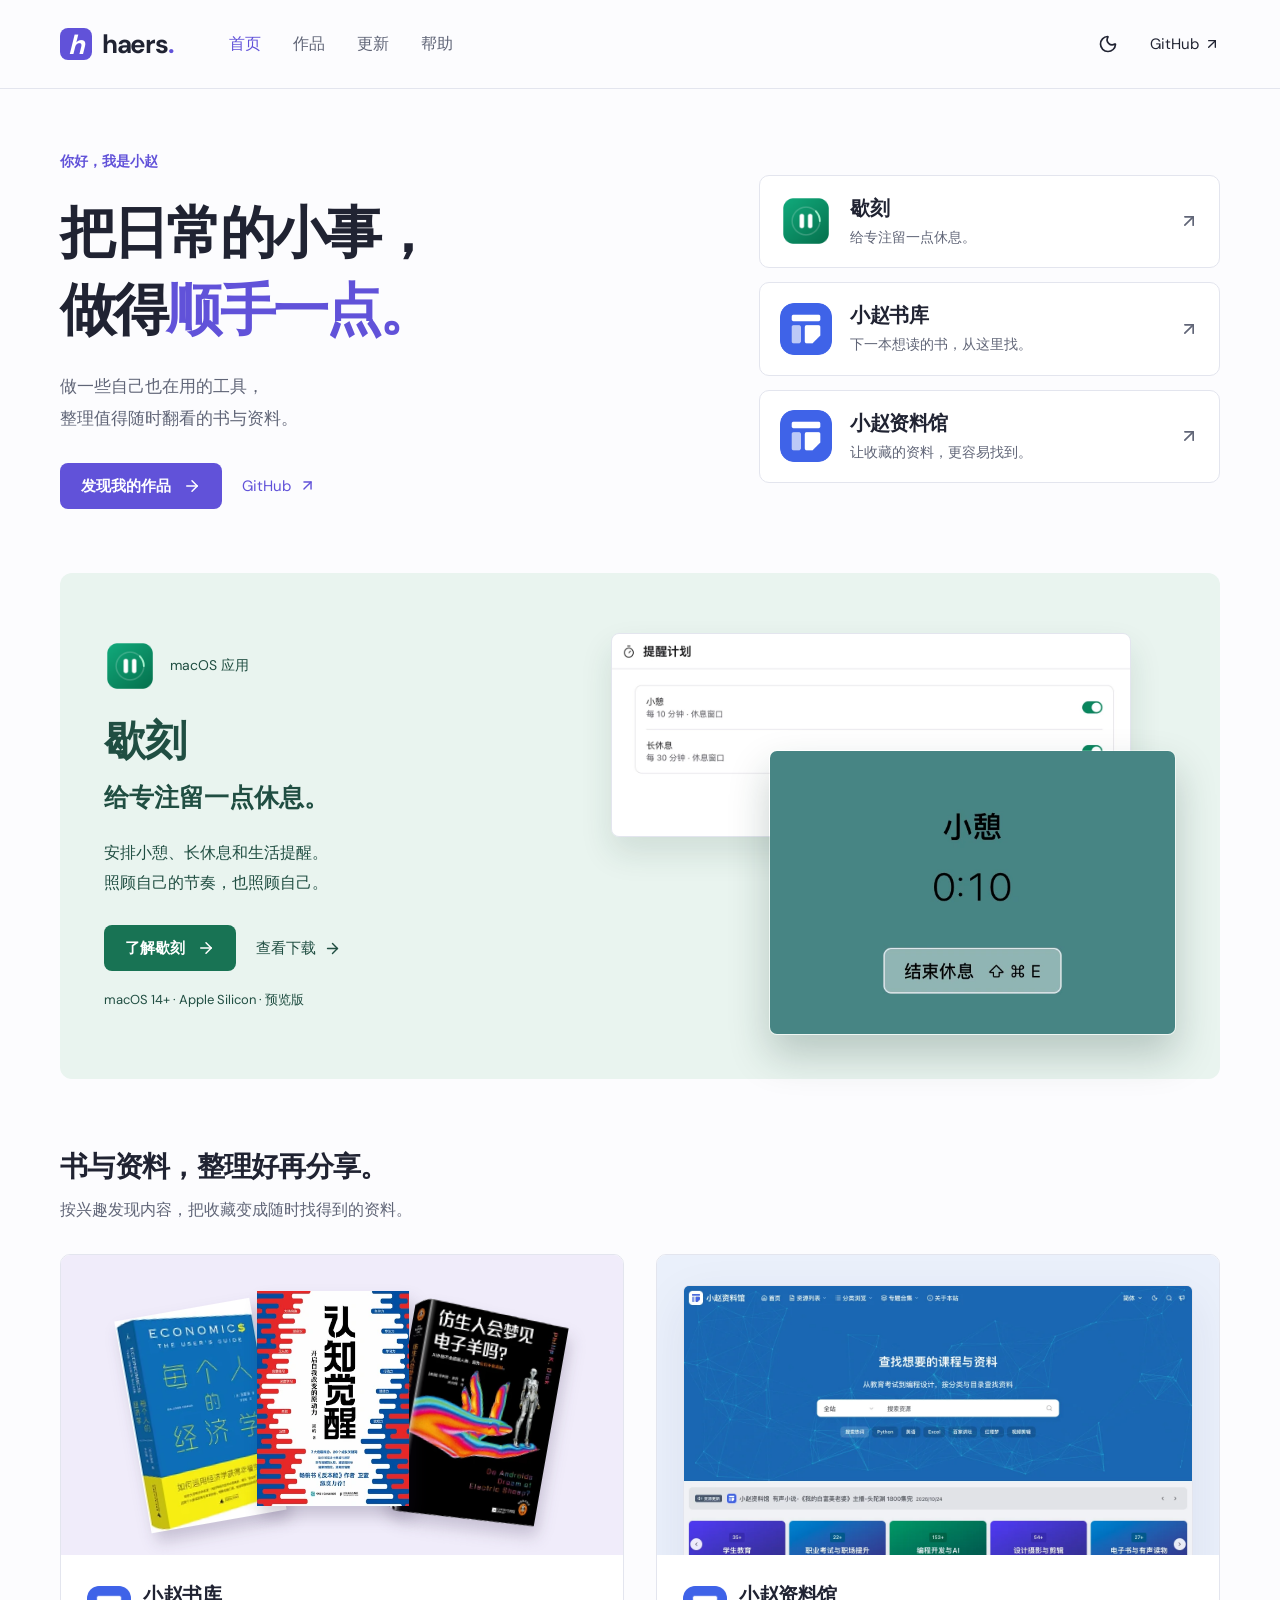
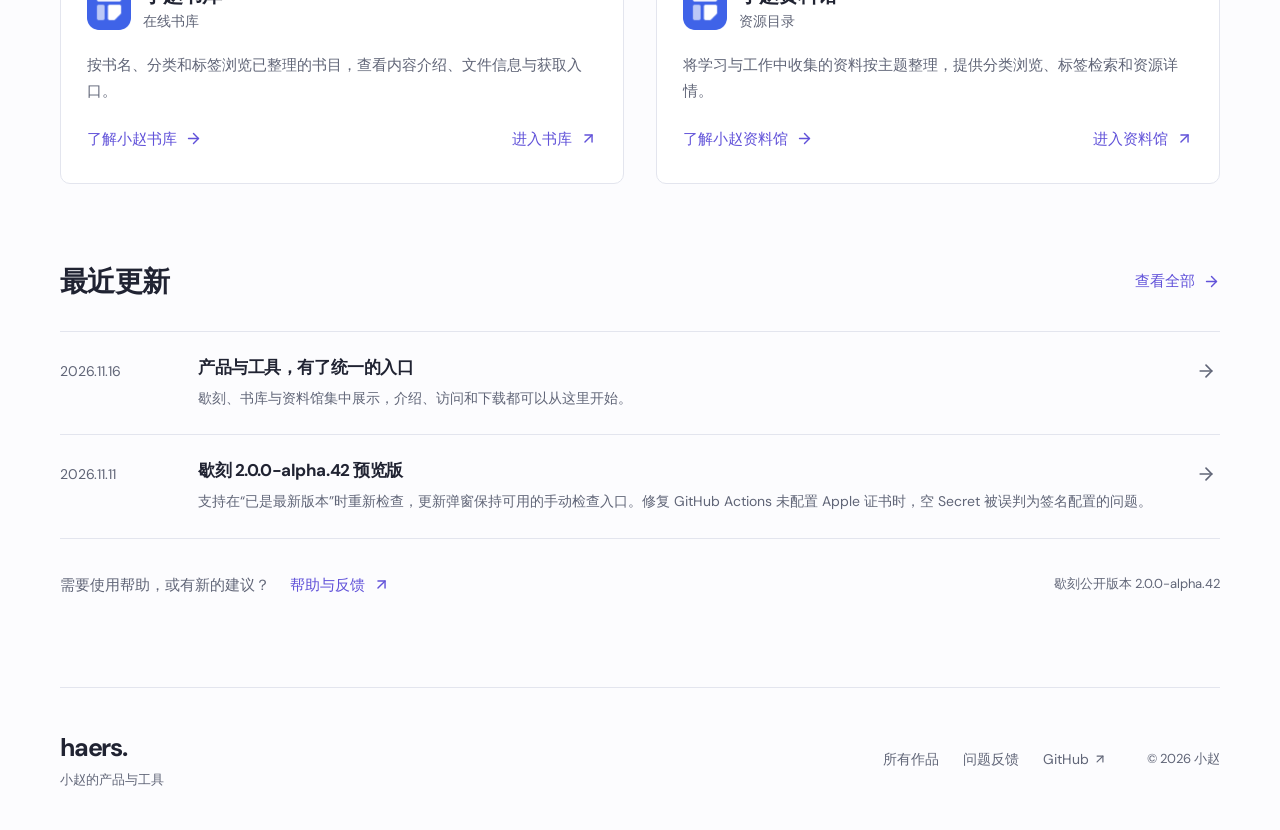
==== commit df5f060f: "发布官网第二版产品展示与场景详情" ====
--- a/index.html
+++ b/index.html
@@ -1 +1 @@
-<!DOCTYPE html><html lang="zh-CN"><head><meta charSet="utf-8"/><meta name="viewport" content="width=device-width, initial-scale=1"/><link rel="preload" href="/images/xieke-icon.png" as="image"/><link rel="preload" href="/images/xieke-light.webp" as="image"/><link rel="preload" href="/images/xieke-dark.webp" as="image"/><link rel="preload" href="/images/books-icon.png" as="image"/><link rel="preload" href="/images/library-icon.png" as="image"/><link rel="stylesheet" href="/_next/static/chunks/15xg6-doqaqpr.css" data-precedence="next"/><link rel="preload" as="script" fetchPriority="low" href="/_next/static/chunks/0hrt_tb4vrol_.js"/><script src="/_next/static/chunks/1akr70moqai8b.js" async=""></script><script src="/_next/static/chunks/412u-j8o59kz6.js" async=""></script><script src="/_next/static/chunks/0a3_4s-d-zdrt.js" async=""></script><script src="/_next/static/chunks/turbopack-3-ry682tkyiqk.js" async=""></script><script src="/_next/static/chunks/0u91abcu6yfzr.js" async=""></script><title>haers · 小赵的产品与工具</title><meta name="description" content="歇刻、小赵书库与小赵资料馆。发现小赵制作的桌面工具与在线网站，查看介绍、下载和使用帮助。"/><link rel="canonical" href="https://haers.github.io/"/><meta property="og:title" content="haers · 小赵的产品与工具"/><meta property="og:description" content="歇刻、小赵书库与小赵资料馆。发现小赵制作的桌面工具与在线网站，查看介绍、下载和使用帮助。"/><meta property="og:locale" content="zh_CN"/><meta property="og:image" content="https://haers.github.io/social.png"/><meta property="og:image:width" content="1200"/><meta property="og:image:height" content="630"/><meta property="og:type" content="website"/><meta name="twitter:card" content="summary_large_image"/><meta name="twitter:title" content="haers · 小赵的产品与工具"/><meta name="twitter:description" content="歇刻、小赵书库与小赵资料馆。发现小赵制作的桌面工具与在线网站，查看介绍、下载和使用帮助。"/><meta name="twitter:image" content="https://haers.github.io/social.png"/><meta name="twitter:image:width" content="1200"/><meta name="twitter:image:height" content="630"/><link rel="icon" href="/favicon.png"/><link rel="apple-touch-icon" href="/apple-touch-icon.png"/><script>(function(){let t;try{t=localStorage.getItem('haers-theme')}catch{}document.documentElement.dataset.theme=t==='light'||t==='dark'?t:matchMedia('(prefers-color-scheme: dark)').matches?'dark':'light'})()</script><script src="/_next/static/chunks/0cz1d0mv5g_q7.js" noModule=""></script></head><body><div hidden=""><!--$--><!--/$--></div><a class="skip-link" href="#main">跳至正文</a><header class="site-header"><div class="container header-inner"><a class="brand" aria-label="haers 首页" href="/"><span class="brand-mark">h</span><span>haers<span class="brand-dot">.</span></span></a><nav aria-label="主导航"><a aria-current="page" href="/">首页</a><a href="/products/">作品</a><a href="/updates/">更新</a><a href="/help/">帮助</a></nav><div class="header-actions"><button class="icon-button" type="button" aria-label="切换为深色主题"><svg xmlns="http://www.w3.org/2000/svg" width="20" height="20" viewBox="0 0 24 24" fill="none" stroke="currentColor" stroke-width="2" stroke-linecap="round" stroke-linejoin="round" class="lucide lucide-moon" aria-hidden="true"><path d="M20.985 12.486a9 9 0 1 1-9.473-9.472c.405-.022.617.46.402.803a6 6 0 0 0 8.268 8.268c.344-.215.825-.004.803.401"></path></svg></button><a class="github-link" href="https://github.com/haers">GitHub <svg xmlns="http://www.w3.org/2000/svg" width="16" height="16" viewBox="0 0 24 24" fill="none" stroke="currentColor" stroke-width="2" stroke-linecap="round" stroke-linejoin="round" class="lucide lucide-arrow-up-right" aria-hidden="true"><path d="M7 7h10v10"></path><path d="M7 17 17 7"></path></svg></a></div></div></header><main id="main"><section class="hero container"><div class="hero-copy"><p class="eyebrow">你好，我是小赵</p><h1>把日常的小事，<br/>做得<span>顺手一点。</span></h1><p class="hero-description">做一些自己也在用的工具，<br class="desktop-break"/>整理值得随时翻看的书与资料。</p><div class="actions"><a class="button button-primary" href="/products/">看看我的作品<svg xmlns="http://www.w3.org/2000/svg" width="18" height="18" viewBox="0 0 24 24" fill="none" stroke="currentColor" stroke-width="2" stroke-linecap="round" stroke-linejoin="round" class="lucide lucide-arrow-right" aria-hidden="true"><path d="M5 12h14"></path><path d="m12 5 7 7-7 7"></path></svg></a><a class="text-link" href="https://github.com/haers">在 GitHub 找到我 <svg xmlns="http://www.w3.org/2000/svg" width="17" height="17" viewBox="0 0 24 24" fill="none" stroke="currentColor" stroke-width="2" stroke-linecap="round" stroke-linejoin="round" class="lucide lucide-arrow-up-right" aria-hidden="true"><path d="M7 7h10v10"></path><path d="M7 17 17 7"></path></svg></a></div></div><a class="hero-feature" aria-label="了解歇刻" href="/products/xieke/"><div class="hero-feature-heading"><div class="product-identity"><img src="/images/xieke-icon.png" width="48" height="48" alt=""/><div><h3>歇刻</h3><p>macOS 应用</p></div></div></div><div class="hero-art"><div class="product-image product-image-xieke"><img class="image-light" src="/images/xieke-light.webp" alt="歇刻提醒计划界面，包含小憩和长休息安排" width="1280" height="832" loading="eager"/><img class="image-dark" src="/images/xieke-dark.webp" alt="歇刻提醒计划界面，包含小憩和长休息安排" width="1280" height="832" loading="eager"/></div></div><div class="hero-feature-caption"><div><strong>给专注留一点休息。</strong><p>小憩、长休息，照顾自己的节奏。</p></div><span class="round-arrow"><svg xmlns="http://www.w3.org/2000/svg" width="22" height="22" viewBox="0 0 24 24" fill="none" stroke="currentColor" stroke-width="2" stroke-linecap="round" stroke-linejoin="round" class="lucide lucide-arrow-up-right" aria-hidden="true"><path d="M7 7h10v10"></path><path d="M7 17 17 7"></path></svg></span></div></a></section><section class="container section home-websites"><div class="section-heading"><div><h2>在线作品</h2><p>整理好，也让它们更容易被找到。</p></div><a class="text-link" href="/products/">查看全部 <svg xmlns="http://www.w3.org/2000/svg" width="17" height="17" viewBox="0 0 24 24" fill="none" stroke="currentColor" stroke-width="2" stroke-linecap="round" stroke-linejoin="round" class="lucide lucide-arrow-right" aria-hidden="true"><path d="M5 12h14"></path><path d="m12 5 7 7-7 7"></path></svg></a></div><div class="website-grid"><article class="website-card"><a class="website-preview" aria-label="了解小赵书库" href="/products/books/"><div class="product-image product-image-books"><img class="image-light" src="/images/books-light.webp" alt="小赵书库首页，展示图书封面、分类和推荐书目" width="1280" height="832" loading="lazy"/><img class="image-dark" src="/images/books-dark.webp" alt="小赵书库首页，展示图书封面、分类和推荐书目" width="1280" height="832" loading="lazy"/></div></a><div class="website-caption"><div class="product-identity"><img src="/images/books-icon.png" width="48" height="48" alt=""/><div><h3>小赵书库</h3><p>在线书库</p></div></div><a class="icon-button" href="https://zhao-book.netlify.app/" aria-label="进入书库"><svg xmlns="http://www.w3.org/2000/svg" width="22" height="22" viewBox="0 0 24 24" fill="none" stroke="currentColor" stroke-width="2" stroke-linecap="round" stroke-linejoin="round" class="lucide lucide-arrow-up-right" aria-hidden="true"><path d="M7 7h10v10"></path><path d="M7 17 17 7"></path></svg></a></div><p class="website-description">按书名、分类和标签浏览已整理的书目，查看内容介绍、文件信息与获取入口。</p></article><article class="website-card"><a class="website-preview" aria-label="了解小赵资料馆" href="/products/library/"><div class="product-image product-image-library"><img class="image-light" src="/images/library-light.webp" alt="小赵资料馆首页，展示资源目录与分类入口" width="1280" height="832" loading="lazy"/><img class="image-dark" src="/images/library-dark.webp" alt="小赵资料馆首页，展示资源目录与分类入口" width="1280" height="832" loading="lazy"/></div></a><div class="website-caption"><div class="product-identity"><img src="/images/library-icon.png" width="48" height="48" alt=""/><div><h3>小赵资料馆</h3><p>资源目录</p></div></div><a class="icon-button" href="https://zhao-library.netlify.app/" aria-label="进入资料馆"><svg xmlns="http://www.w3.org/2000/svg" width="22" height="22" viewBox="0 0 24 24" fill="none" stroke="currentColor" stroke-width="2" stroke-linecap="round" stroke-linejoin="round" class="lucide lucide-arrow-up-right" aria-hidden="true"><path d="M7 7h10v10"></path><path d="M7 17 17 7"></path></svg></a></div><p class="website-description">将学习与工作中收集的资料按主题整理，提供分类浏览、标签检索和资源详情。</p></article></div></section><section class="container download-strip"><div class="strip-icon"><svg xmlns="http://www.w3.org/2000/svg" width="23" height="23" viewBox="0 0 24 24" fill="none" stroke="currentColor" stroke-width="2" stroke-linecap="round" stroke-linejoin="round" class="lucide lucide-download" aria-hidden="true"><path d="M12 15V3"></path><path d="M21 15v4a2 2 0 0 1-2 2H5a2 2 0 0 1-2-2v-4"></path><path d="m7 10 5 5 5-5"></path></svg></div><div><h2>歇刻，开始体验。</h2><p>macOS 14+ · Apple Silicon · <!-- -->2.0.0-alpha.42<!-- --> 预览版</p></div><a class="button button-secondary" href="/products/xieke/#download">查看下载与安装<svg xmlns="http://www.w3.org/2000/svg" width="18" height="18" viewBox="0 0 24 24" fill="none" stroke="currentColor" stroke-width="2" stroke-linecap="round" stroke-linejoin="round" class="lucide lucide-arrow-right" aria-hidden="true"><path d="M5 12h14"></path><path d="m12 5 7 7-7 7"></path></svg></a></section><section class="container section"><div class="section-heading"><div><h2>最近更新</h2></div><a class="text-link" href="/updates/">查看全部 <svg xmlns="http://www.w3.org/2000/svg" width="17" height="17" viewBox="0 0 24 24" fill="none" stroke="currentColor" stroke-width="2" stroke-linecap="round" stroke-linejoin="round" class="lucide lucide-arrow-right" aria-hidden="true"><path d="M5 12h14"></path><path d="m12 5 7 7-7 7"></path></svg></a></div><div class="update-list"><a class="update-row" href="/products/"><time dateTime="2026-11-16">2026.11.16</time><div><h3>产品与工具，有了统一的入口</h3><p>歇刻、书库与资料馆集中展示，介绍、访问和下载都可以从这里开始。</p></div><svg xmlns="http://www.w3.org/2000/svg" width="20" height="20" viewBox="0 0 24 24" fill="none" stroke="currentColor" stroke-width="2" stroke-linecap="round" stroke-linejoin="round" class="lucide lucide-arrow-right" aria-hidden="true"><path d="M5 12h14"></path><path d="m12 5 7 7-7 7"></path></svg></a><a class="update-row" href="/products/xieke/#download"><time dateTime="2026-11-11">2026.11.11</time><div><h3>歇刻 2.0.0-alpha.42 预览版</h3><p>支持在“已是最新版本”时重新检查，更新弹窗保持可用的手动检查入口。修复 GitHub Actions 未配置 Apple 证书时，空 Secret 被误判为签名配置的问题。</p></div><svg xmlns="http://www.w3.org/2000/svg" width="20" height="20" viewBox="0 0 24 24" fill="none" stroke="currentColor" stroke-width="2" stroke-linecap="round" stroke-linejoin="round" class="lucide lucide-arrow-right" aria-hidden="true"><path d="M5 12h14"></path><path d="m12 5 7 7-7 7"></path></svg></a></div></section><!--$--><!--/$--></main><footer class="site-footer container"><div><a class="footer-brand" href="/">haers.</a><p>小赵的产品与工具</p></div><nav aria-label="页脚导航"><a href="/products/">所有作品</a><a href="/help/#feedback">问题反馈</a><a href="https://github.com/haers">GitHub <svg xmlns="http://www.w3.org/2000/svg" width="14" height="14" viewBox="0 0 24 24" fill="none" stroke="currentColor" stroke-width="2" stroke-linecap="round" stroke-linejoin="round" class="lucide lucide-arrow-up-right" aria-hidden="true"><path d="M7 7h10v10"></path><path d="M7 17 17 7"></path></svg></a></nav><p class="copyright">© <!-- -->2026<!-- --> 小赵</p></footer><script id="_R_">(globalThis["TURBOPACK"] || (globalThis["TURBOPACK"] = [])).push({"otherChunks":["static/chunks/0hrt_tb4vrol_.js","static/chunks/1akr70moqai8b.js","static/chunks/412u-j8o59kz6.js","static/chunks/0a3_4s-d-zdrt.js"],"runtimeModuleIds":[49006]});</script><script src="/_next/static/chunks/0hrt_tb4vrol_.js" async=""></script><script>(self.__next_f=self.__next_f||[]).push([0])</script><script>self.__next_f.push([1,"1:\"$Sreact.fragment\"\n2:\"/_next/static/chunks/0u91abcu6yfzr.js\"\n3:I[93963,[\"$2\"],\"Header\"]\n4:I[94588,[\"$2\"],\"default\"]\n5:I[51579,[\"$2\"],\"default\"]\n6:I[79448,[\"$2\"],\"\"]\n7:I[95639,[\"$2\"],\"default\"]\n10:\"ViewportBoundary\"\n11:I[99105,[\"$2\"],\"$10\"]\n13:\"MetadataBoundary\"\n14:I[99105,[\"$2\"],\"$13\"]\n15:\"$Sreact.suspense\"\n17:I[31689,[\"$2\"],\"default\",1]\n:HL[\"/_next/static/chunks/15xg6-doqaqpr.css\",\"style\"]\n:HL[\"/images/xieke-icon.png\",\"image\"]\n:HL[\"/images/xieke-light.webp\",\"image\"]\n:HL[\"/images/xieke-dark.webp\",\"image\"]\n"])</script><script>self.__next_f.push([1,"8:[[\"children\",{\"s\":\"__PAGE__\",\"h\":512,\"d\":{\"r\":[\"$\",\"$1\",\"c\",{\"children\":[[[\"$\",\"section\",null,{\"className\":\"hero container\",\"children\":[[\"$\",\"div\",null,{\"className\":\"hero-copy\",\"children\":[[\"$\",\"p\",null,{\"className\":\"eyebrow\",\"children\":\"你好，我是小赵\"}],[\"$\",\"h1\",null,{\"children\":[\"把日常的小事，\",[\"$\",\"br\",null,{}],\"做得\",[\"$\",\"span\",null,{\"children\":\"顺手一点。\"}]]}],[\"$\",\"p\",null,{\"className\":\"hero-description\",\"children\":[\"做一些自己也在用的工具，\",[\"$\",\"br\",null,{\"className\":\"desktop-break\"}],\"整理值得随时翻看的书与资料。\"]}],[\"$\",\"div\",null,{\"className\":\"actions\",\"children\":[[\"$\",\"$L6\",null,{\"className\":\"button button-primary\",\"href\":\"/products/\",\"children\":[\"看看我的作品\",[\"$\",\"$L7\",null,{\"ref\":\"$undefined\",\"icon\":\"$0:t:t:d:r:props:children:1:props:children:1:props:children:2:props:children:props:notFound:0:props:children:3:props:children:1:props:icon\",\"className\":\"$undefined\",\"size\":18,\"aria-hidden\":true}]]}],[\"$\",\"a\",null,{\"className\":\"text-link\",\"href\":\"https://github.com/haers\",\"children\":[\"在 GitHub 找到我 \",[\"$\",\"$L7\",null,{\"ref\":\"$undefined\",\"icon\":\"$0:t:t:d:r:props:children:1:props:children:1:props:children:3:props:children:1:props:children:2:props:children:1:props:icon\",\"className\":\"$undefined\",\"size\":17}]]}]]}]]}],[\"$\",\"$L6\",null,{\"className\":\"hero-feature\",\"href\":\"/products/xieke/\",\"aria-label\":\"了解歇刻\",\"children\":[[\"$\",\"div\",null,{\"className\":\"hero-feature-heading\",\"children\":[\"$\",\"div\",null,{\"className\":\"product-identity\",\"children\":[[\"$\",\"img\",null,{\"src\":\"/images/xieke-icon.png\",\"width\":48,\"height\":48,\"alt\":\"\"}],[\"$\",\"div\",null,{\"children\":[[\"$\",\"h3\",null,{\"children\":\"歇刻\"}],[\"$\",\"p\",null,{\"children\":\"macOS 应用\"}]]}]]}]}],[\"$\",\"div\",null,{\"className\":\"hero-art\",\"children\":[\"$\",\"div\",null,{\"className\":\"product-image product-image-xieke\",\"children\":[[\"$\",\"img\",null,{\"className\":\"image-light\",\"src\":\"/images/xieke-light.webp\",\"alt\":\"歇刻提醒计划界面，包含小憩和长休息安排\",\"width\":1280,\"height\":832,\"loading\":\"eager\"}],[\"$\",\"img\",null,{\"className\":\"image-dark\",\"src\":\"/images/xieke-dark.webp\",\"alt\":\"歇刻提醒计划界面，包含小憩和长休息安排\",\"width\":1280,\"height\":832,\"loading\":\"eager\"}]]}]}],[\"$\",\"div\",null,{\"className\":\"hero-feature-caption\",\"children\":[[\"$\",\"div\",null,{\"children\":[[\"$\",\"strong\",null,{\"children\":\"给专注留一点休息。\"}],[\"$\",\"p\",null,{\"children\":\"小憩、长休息，照顾自己的节奏。\"}]]}],[\"$\",\"span\",null,{\"className\":\"round-arrow\",\"children\":[\"$\",\"$L7\",null,{\"ref\":\"$undefined\",\"icon\":\"$0:t:t:d:r:props:children:1:props:children:1:props:children:3:props:children:1:props:children:2:props:children:1:props:icon\",\"className\":\"$undefined\",\"size\":22}]}]]}]]}]]}],[\"$\",\"section\",null,{\"className\":\"container section home-websites\",\"children\":[[\"$\",\"div\",null,{\"className\":\"section-heading\",\"children\":[[\"$\",\"div\",null,{\"children\":[[\"$\",\"h2\",null,{\"children\":\"在线作品\"}],[\"$\",\"p\",null,{\"children\":\"整理好，也让它们更容易被找到。\"}]]}],[\"$\",\"$L6\",null,{\"className\":\"text-link\",\"href\":\"/products/\",\"children\":[\"查看全部 \",[\"$\",\"$L7\",null,{\"ref\":\"$undefined\",\"icon\":\"$0:t:t:d:r:props:children:1:props:children:1:props:children:2:props:children:props:notFound:0:props:children:3:props:children:1:props:icon\",\"className\":\"$undefined\",\"size\":17,\"aria-hidden\":true}]]}]]}],[\"$\",\"div\",null,{\"className\":\"website-grid\",\"children\":[[\"$\",\"article\",\"books\",{\"className\":\"website-card\",\"children\":[[\"$\",\"$L6\",null,{\"href\":\"/products/books/\",\"className\":\"website-preview\",\"aria-label\":\"了解小赵书库\",\"children\":[\"$\",\"div\",null,{\"className\":\"product-image product-image-books\",\"children\":[[\"$\",\"img\",null,{\"className\":\"image-light\",\"src\":\"/images/books-light.webp\",\"alt\":\"小赵书库首页，展示图书封面、分类和推荐书目\",\"width\":1280,\"height\":832,\"loading\":\"lazy\"}],\"$L9\"]}]}],\"$La\",\"$Lb\"]}],\"$Lc\"]}]]}],\"$Ld\",\"$Le\"],null,\"$Lf\"]}],\"p\":false,\"v\":null}}]]\n"])</script><script>self.__next_f.push([1,"0:{\"P\":null,\"c\":[\"\",\"\"],\"q\":\"\",\"i\":false,\"t\":{\"t\":{\"s\":\"\",\"h\":528,\"d\":{\"r\":[\"$\",\"$1\",\"c\",{\"children\":[[[\"$\",\"link\",\"0\",{\"rel\":\"stylesheet\",\"href\":\"/_next/static/chunks/15xg6-doqaqpr.css\",\"precedence\":\"next\",\"crossOrigin\":\"$undefined\",\"nonce\":\"$undefined\"}],[\"$\",\"script\",\"script-0\",{\"src\":\"/_next/static/chunks/0u91abcu6yfzr.js\",\"async\":true,\"nonce\":\"$undefined\"}]],[\"$\",\"html\",null,{\"lang\":\"zh-CN\",\"suppressHydrationWarning\":true,\"children\":[[\"$\",\"head\",null,{\"children\":[\"$\",\"script\",null,{\"dangerouslySetInnerHTML\":{\"__html\":\"(function(){let t;try{t=localStorage.getItem('haers-theme')}catch{}document.documentElement.dataset.theme=t==='light'||t==='dark'?t:matchMedia('(prefers-color-scheme: dark)').matches?'dark':'light'})()\"}}]}],[\"$\",\"body\",null,{\"children\":[[\"$\",\"a\",null,{\"className\":\"skip-link\",\"href\":\"#main\",\"children\":\"跳至正文\"}],[\"$\",\"$L3\",null,{}],[\"$\",\"main\",null,{\"id\":\"main\",\"children\":[\"$\",\"$L4\",null,{\"parallelRouterKey\":\"children\",\"error\":\"$undefined\",\"errorStyles\":\"$undefined\",\"errorScripts\":\"$undefined\",\"template\":[\"$\",\"$L5\",null,{}],\"templateStyles\":\"$undefined\",\"templateScripts\":\"$undefined\",\"notFound\":[[\"$\",\"div\",null,{\"className\":\"container page-content empty-page\",\"children\":[[\"$\",\"p\",null,{\"className\":\"eyebrow\",\"children\":\"404\"}],[\"$\",\"h1\",null,{\"children\":\"这个页面走丢了。\"}],[\"$\",\"p\",null,{\"children\":\"可以回到首页，或从作品目录继续浏览。\"}],[\"$\",\"$L6\",null,{\"className\":\"button button-primary\",\"href\":\"/\",\"children\":[\"回到首页\",[\"$\",\"$L7\",null,{\"ref\":\"$undefined\",\"icon\":{\"name\":\"arrow-right\",\"size\":24,\"node\":[[\"path\",{\"d\":\"M5 12h14\",\"key\":\"1ays0h\"}],[\"path\",{\"d\":\"m12 5 7 7-7 7\",\"key\":\"xquz4c\"}]]},\"className\":\"$undefined\",\"size\":18,\"aria-hidden\":true}]]}]]}],[]],\"forbidden\":\"$undefined\",\"unauthorized\":\"$undefined\"}]}],[\"$\",\"footer\",null,{\"className\":\"site-footer container\",\"children\":[[\"$\",\"div\",null,{\"children\":[[\"$\",\"$L6\",null,{\"className\":\"footer-brand\",\"href\":\"/\",\"children\":\"haers.\"}],[\"$\",\"p\",null,{\"children\":\"小赵的产品与工具\"}]]}],[\"$\",\"nav\",null,{\"aria-label\":\"页脚导航\",\"children\":[[\"$\",\"$L6\",null,{\"href\":\"/products/\",\"children\":\"所有作品\"}],[\"$\",\"$L6\",null,{\"href\":\"/help/#feedback\",\"children\":\"问题反馈\"}],[\"$\",\"a\",null,{\"href\":\"https://github.com/haers\",\"children\":[\"GitHub \",[\"$\",\"$L7\",null,{\"ref\":\"$undefined\",\"icon\":{\"name\":\"arrow-up-right\",\"size\":24,\"node\":[[\"path\",{\"d\":\"M7 7h10v10\",\"key\":\"1tivn9\"}],[\"path\",{\"d\":\"M7 17 17 7\",\"key\":\"1vkiza\"}]]},\"className\":\"$undefined\",\"size\":14}]]}]]}],[\"$\",\"p\",null,{\"className\":\"copyright\",\"children\":[\"© \",2026,\" 小赵\"]}]]}]]}]]}]]}],\"p\":false,\"v\":null},\"c\":\"$Q8\"},\"h\":{\"r\":[\"$\",\"$1\",\"h\",{\"children\":[null,[\"$\",\"$L11\",null,{\"children\":\"$L12\"}],[\"$\",\"$L14\",null,{\"children\":[[\"$\",\"div\",null,{\"hidden\":true,\"children\":[\"$\",\"$15\",null,{\"name\":\"Next.Metadata\",\"children\":\"$L16\"}]}],null]}],null]}],\"p\":false,\"v\":null}},\"m\":\"$undefined\",\"G\":[\"$17\",[[\"$\",\"link\",\"0\",{\"rel\":\"stylesheet\",\"href\":\"/_next/static/chunks/15xg6-doqaqpr.css\",\"precedence\":\"next\",\"crossOrigin\":\"$undefined\",\"nonce\":\"$undefined\"}]]],\"S\":true,\"r\":\"$undefined\",\"s\":\"$undefined\",\"a\":\"$undefined\",\"l\":\"$undefined\",\"p\":\"$undefined\",\"d\":\"$undefined\",\"b\":\"khOZKR4yTtpMAb-CKKdM3\"}\n"])</script><script>self.__next_f.push([1,"18:I[99105,[\"$2\"],\"OutletBoundary\"]\n:HL[\"/images/books-icon.png\",\"image\"]\n:HL[\"/images/library-icon.png\",\"image\"]\n9:[\"$\",\"img\",null,{\"className\":\"image-dark\",\"src\":\"/images/books-dark.webp\",\"alt\":\"小赵书库首页，展示图书封面、分类和推荐书目\",\"width\":1280,\"height\":832,\"loading\":\"lazy\"}]\na:[\"$\",\"div\",null,{\"className\":\"website-caption\",\"children\":[[\"$\",\"div\",null,{\"className\":\"product-identity\",\"children\":[[\"$\",\"img\",null,{\"src\":\"/images/books-icon.png\",\"width\":48,\"height\":48,\"alt\":\"\"}],[\"$\",\"div\",null,{\"children\":[[\"$\",\"h3\",null,{\"children\":\"小赵书库\"}],[\"$\",\"p\",null,{\"children\":\"在线书库\"}]]}]]}],[\"$\",\"a\",null,{\"className\":\"icon-button\",\"href\":\"https://zhao-book.netlify.app/\",\"aria-label\":\"进入书库\",\"children\":[\"$\",\"$L7\",null,{\"ref\":\"$undefined\",\"icon\":\"$0:t:t:d:r:props:children:1:props:children:1:props:children:3:props:children:1:props:children:2:props:children:1:props:icon\",\"className\":\"$undefined\",\"size\":22}]}]]}]\nb:[\"$\",\"p\",null,{\"className\":\"website-description\",\"children\":\"按书名、分类和标签浏览已整理的书目，查看内容介绍、文件信息与获取入口。\"}]\nc:[\"$\",\"article\",\"library\",{\"className\":\"website-card\",\"children\":[[\"$\",\"$L6\",null,{\"href\":\"/products/library/\",\"className\":\"website-preview\",\"aria-label\":\"了解小赵资料馆\",\"children\":[\"$\",\"div\",null,{\"className\":\"product-image product-image-library\",\"children\":[[\"$\",\"img\",null,{\"className\":\"image-light\",\"src\":\"/images/library-light.webp\",\"alt\":\"小赵资料馆首页，展示资源目录与分类入口\",\"width\":1280,\"height\":832,\"loading\":\"lazy\"}],[\"$\",\"img\",null,{\"className\":\"image-dark\",\"src\":\"/images/library-dark.webp\",\"alt\":\"小赵资料馆首页，展示资源目录与分类入口\",\"width\":1280,\"height\":832,\"loading\":\"lazy\"}]]}]}],[\"$\",\"div\",null,{\"className\":\"website-caption\",\"children\":[[\"$\",\"div\",null,{\"className\":\"product-identity\",\"children\":[[\"$\",\"img\",null,{\"src\":\"/images/library-icon.png\",\"width\":48,\"height\":48,\"alt\":\"\"}],[\"$\",\"div\",null,{\"children\":[[\"$\",\"h3\",null,{\"children\":\"小赵资料馆\"}],[\"$\",\"p\",null,{\"children\":\"资源目录\"}]]}]]}],[\"$\",\"a\",null,{\"className\":\"icon-button\",\"href\":\"https://zhao-library.netlify.app/\",\"aria-label\":\"进入资料馆\",\"children\":[\"$\",\"$L7\",null,{\"ref\":\"$undefined\",\"icon\":\"$0:t:t:d:r:props:children:1:props:children:1:props:children:3:props:children:1:props:children:2:props:children:1:props:icon\",\"className\":\"$undefined\",\"size\":22}]}]]}],[\"$\",\"p\",null,{\"className\":\"website-description\",\"children\":\"将学习与工作中收集的资料按主题整理，提供分类浏览、标签检索和资源详情。\"}]]}]\nd:[\"$\",\"section\",null,{\"className\":\"container download-strip\",\"children\":[[\"$\",\"div\",null,{\"className\":\"strip-icon\",\"children\":[\"$\",\"$L7\",null,{\"ref\":\"$undefined\",\"icon\":{\"name\":\"download\",\"size\":24,\"node\":[[\"path\",{\"d\":\"M12 15V3\",\"key\":\"m9g1x1\"}],[\"path\",{\"d\":\"M21 15v4a2 2 0 0 1-2 2H5a2 2 0 0 1-2-2v-4\",\"key\":\"ih7n3h\"}],[\"path\",{\"d\":\"m7 10 5 5 5-5\",\"key\":\"brsn70\"}]]},\"className\":\"$undefined\",\"size\":23}]}],[\"$\",\"div\",null,{\"children\":[[\"$\",\"h2\",null,{\"children\":\"歇刻，开始体验。\"}],[\"$\",\"p\",null,{\"children\":[\"macOS 14+ · Apple Silicon · \",\"2.0.0-alpha.42\",\" 预览版\"]}]]}],[\"$\",\"$L6\",null,{\"className\":\"button button-secondary\",\"href\":\"/products/xieke/#download\",\"children\":[\"查看下载与安装\",[\"$\",\"$L7\",null,{\"ref\":\"$undefined\",\"icon\":\"$0:t:t:d:r:props:children:1:props:children:1:props:children:2:props:children:props:notFound:0:props:children:3:props:children:1:props:icon\",\"className\":\"$undefined\",\"size\":18,\"aria-hidden\":true}]]}]]}]\n"])</script><script>self.__next_f.push([1,"e:[\"$\",\"section\",null,{\"className\":\"container section\",\"children\":[[\"$\",\"div\",null,{\"className\":\"section-heading\",\"children\":[[\"$\",\"div\",null,{\"children\":[[\"$\",\"h2\",null,{\"children\":\"最近更新\"}],\"$undefined\"]}],[\"$\",\"$L6\",null,{\"className\":\"text-link\",\"href\":\"/updates/\",\"children\":[\"查看全部 \",[\"$\",\"$L7\",null,{\"ref\":\"$undefined\",\"icon\":\"$0:t:t:d:r:props:children:1:props:children:1:props:children:2:props:children:props:notFound:0:props:children:3:props:children:1:props:icon\",\"className\":\"$undefined\",\"size\":17,\"aria-hidden\":true}]]}]]}],[\"$\",\"div\",null,{\"className\":\"update-list\",\"children\":[[\"$\",\"$L6\",\"产品与工具，有了统一的入口\",{\"className\":\"update-row\",\"href\":\"/products/\",\"children\":[[\"$\",\"time\",null,{\"dateTime\":\"2026-11-16\",\"children\":\"2026.11.16\"}],[\"$\",\"div\",null,{\"children\":[[\"$\",\"h3\",null,{\"children\":\"产品与工具，有了统一的入口\"}],[\"$\",\"p\",null,{\"children\":\"歇刻、书库与资料馆集中展示，介绍、访问和下载都可以从这里开始。\"}]]}],[\"$\",\"$L7\",null,{\"ref\":\"$undefined\",\"icon\":\"$0:t:t:d:r:props:children:1:props:children:1:props:children:2:props:children:props:notFound:0:props:children:3:props:children:1:props:icon\",\"className\":\"$undefined\",\"size\":20}]]}],[\"$\",\"$L6\",\"歇刻 2.0.0-alpha.42 预览版\",{\"className\":\"update-row\",\"href\":\"/products/xieke/#download\",\"children\":[[\"$\",\"time\",null,{\"dateTime\":\"2026-11-11\",\"children\":\"2026.11.11\"}],[\"$\",\"div\",null,{\"children\":[[\"$\",\"h3\",null,{\"children\":\"歇刻 2.0.0-alpha.42 预览版\"}],[\"$\",\"p\",null,{\"children\":\"支持在“已是最新版本”时重新检查，更新弹窗保持可用的手动检查入口。修复 GitHub Actions 未配置 Apple 证书时，空 Secret 被误判为签名配置的问题。\"}]]}],[\"$\",\"$L7\",null,{\"ref\":\"$undefined\",\"icon\":\"$0:t:t:d:r:props:children:1:props:children:1:props:children:2:props:children:props:notFound:0:props:children:3:props:children:1:props:icon\",\"className\":\"$undefined\",\"size\":20}]]}]]}]]}]\n"])</script><script>self.__next_f.push([1,"f:[\"$\",\"$L18\",null,{\"children\":[\"$\",\"$15\",null,{\"name\":\"Next.MetadataOutlet\",\"children\":\"$@19\"}]}]\n"])</script><script>self.__next_f.push([1,"12:[[\"$\",\"meta\",\"0\",{\"charSet\":\"utf-8\"}],[\"$\",\"meta\",\"1\",{\"name\":\"viewport\",\"content\":\"width=device-width, initial-scale=1\"}]]\n"])</script><script>self.__next_f.push([1,"1a:I[2311,[\"$2\"],\"IconMark\"]\n16:[[\"$\",\"title\",\"0\",{\"children\":\"haers · 小赵的产品与工具\"}],[\"$\",\"meta\",\"1\",{\"name\":\"description\",\"content\":\"歇刻、小赵书库与小赵资料馆。发现小赵制作的桌面工具与在线网站，查看介绍、下载和使用帮助。\"}],[\"$\",\"link\",\"2\",{\"rel\":\"canonical\",\"href\":\"https://haers.github.io/\"}],[\"$\",\"meta\",\"3\",{\"property\":\"og:title\",\"content\":\"haers · 小赵的产品与工具\"}],[\"$\",\"meta\",\"4\",{\"property\":\"og:description\",\"content\":\"歇刻、小赵书库与小赵资料馆。发现小赵制作的桌面工具与在线网站，查看介绍、下载和使用帮助。\"}],[\"$\",\"meta\",\"5\",{\"property\":\"og:locale\",\"content\":\"zh_CN\"}],[\"$\",\"meta\",\"6\",{\"property\":\"og:image\",\"content\":\"https://haers.github.io/social.png\"}],[\"$\",\"meta\",\"7\",{\"property\":\"og:image:width\",\"content\":\"1200\"}],[\"$\",\"meta\",\"8\",{\"property\":\"og:image:height\",\"content\":\"630\"}],[\"$\",\"meta\",\"9\",{\"property\":\"og:type\",\"content\":\"website\"}],[\"$\",\"meta\",\"10\",{\"name\":\"twitter:card\",\"content\":\"summary_large_image\"}],[\"$\",\"meta\",\"11\",{\"name\":\"twitter:title\",\"content\":\"haers · 小赵的产品与工具\"}],[\"$\",\"meta\",\"12\",{\"name\":\"twitter:description\",\"content\":\"歇刻、小赵书库与小赵资料馆。发现小赵制作的桌面工具与在线网站，查看介绍、下载和使用帮助。\"}],[\"$\",\"meta\",\"13\",{\"name\":\"twitter:image\",\"content\":\"https://haers.github.io/social.png\"}],[\"$\",\"meta\",\"14\",{\"name\":\"twitter:image:width\",\"content\":\"1200\"}],[\"$\",\"meta\",\"15\",{\"name\":\"twitter:image:height\",\"content\":\"630\"}],[\"$\",\"link\",\"16\",{\"rel\":\"icon\",\"href\":\"/favicon.png\"}],[\"$\",\"link\",\"17\",{\"rel\":\"apple-touch-icon\",\"href\":\"/apple-touch-icon.png\"}],[\"$\",\"$L1a\",\"18\",{}]]\n19:null\n"])</script></body></html>+<!DOCTYPE html><html lang="zh-CN"><head><meta charSet="utf-8"/><meta name="viewport" content="width=device-width, initial-scale=1"/><link rel="preload" href="/images/xieke-icon.png" as="image"/><link rel="preload" href="/images/books-icon.png" as="image"/><link rel="preload" href="/images/library-icon.png" as="image"/><link rel="preload" href="/images/xieke-schedule-light.webp" as="image"/><link rel="preload" href="/images/xieke-schedule-dark.webp" as="image"/><link rel="preload" href="/images/xieke-rest.webp" as="image"/><link rel="stylesheet" href="/_next/static/chunks/2990y_jedbv0s.css" data-precedence="next"/><link rel="preload" as="script" fetchPriority="low" href="/_next/static/chunks/0hrt_tb4vrol_.js"/><script src="/_next/static/chunks/1akr70moqai8b.js" async=""></script><script src="/_next/static/chunks/412u-j8o59kz6.js" async=""></script><script src="/_next/static/chunks/0a3_4s-d-zdrt.js" async=""></script><script src="/_next/static/chunks/turbopack-3-ry682tkyiqk.js" async=""></script><script src="/_next/static/chunks/0u91abcu6yfzr.js" async=""></script><title>haers · 小赵的产品与工具</title><meta name="description" content="歇刻、小赵书库与小赵资料馆。发现小赵制作的桌面工具与在线网站，查看介绍、下载和使用帮助。"/><link rel="canonical" href="https://haers.github.io/"/><meta property="og:title" content="haers · 小赵的产品与工具"/><meta property="og:description" content="歇刻、小赵书库与小赵资料馆。发现小赵制作的桌面工具与在线网站，查看介绍、下载和使用帮助。"/><meta property="og:locale" content="zh_CN"/><meta property="og:image" content="https://haers.github.io/social.png"/><meta property="og:image:width" content="1200"/><meta property="og:image:height" content="630"/><meta property="og:type" content="website"/><meta name="twitter:card" content="summary_large_image"/><meta name="twitter:title" content="haers · 小赵的产品与工具"/><meta name="twitter:description" content="歇刻、小赵书库与小赵资料馆。发现小赵制作的桌面工具与在线网站，查看介绍、下载和使用帮助。"/><meta name="twitter:image" content="https://haers.github.io/social.png"/><meta name="twitter:image:width" content="1200"/><meta name="twitter:image:height" content="630"/><link rel="icon" href="/favicon.png"/><link rel="apple-touch-icon" href="/apple-touch-icon.png"/><script>(function(){let t;try{t=localStorage.getItem('haers-theme')}catch{}document.documentElement.dataset.theme=t==='light'||t==='dark'?t:matchMedia('(prefers-color-scheme: dark)').matches?'dark':'light'})()</script><script src="/_next/static/chunks/0cz1d0mv5g_q7.js" noModule=""></script></head><body><div hidden=""><!--$--><!--/$--></div><a class="skip-link" href="#main">跳至正文</a><header class="site-header"><div class="container header-inner"><a class="brand" aria-label="haers 首页" href="/"><span class="brand-mark">h</span><span>haers<span class="brand-dot">.</span></span></a><nav aria-label="主导航"><a aria-current="page" href="/">首页</a><a href="/products/">作品</a><a href="/updates/">更新</a><a href="/help/">帮助</a></nav><div class="header-actions"><button class="icon-button" type="button" aria-label="切换为深色主题"><svg xmlns="http://www.w3.org/2000/svg" width="20" height="20" viewBox="0 0 24 24" fill="none" stroke="currentColor" stroke-width="2" stroke-linecap="round" stroke-linejoin="round" class="lucide lucide-moon" aria-hidden="true"><path d="M20.985 12.486a9 9 0 1 1-9.473-9.472c.405-.022.617.46.402.803a6 6 0 0 0 8.268 8.268c.344-.215.825-.004.803.401"></path></svg></button><a class="github-link" href="https://github.com/haers">GitHub <svg xmlns="http://www.w3.org/2000/svg" width="16" height="16" viewBox="0 0 24 24" fill="none" stroke="currentColor" stroke-width="2" stroke-linecap="round" stroke-linejoin="round" class="lucide lucide-arrow-up-right" aria-hidden="true"><path d="M7 7h10v10"></path><path d="M7 17 17 7"></path></svg></a></div></div></header><main id="main"><section class="home-intro container"><div class="home-intro-copy"><p class="eyebrow">你好，我是小赵</p><h1>把日常的小事，<br/>做得<span>顺手一点。</span></h1><p>做一些自己也在用的工具，<br/>整理值得随时翻看的书与资料。</p><div class="actions"><a class="button button-primary" href="/products/">发现我的作品<svg xmlns="http://www.w3.org/2000/svg" width="18" height="18" viewBox="0 0 24 24" fill="none" stroke="currentColor" stroke-width="2" stroke-linecap="round" stroke-linejoin="round" class="lucide lucide-arrow-right" aria-hidden="true"><path d="M5 12h14"></path><path d="m12 5 7 7-7 7"></path></svg></a><a class="text-link" href="https://github.com/haers">GitHub <svg xmlns="http://www.w3.org/2000/svg" width="17" height="17" viewBox="0 0 24 24" fill="none" stroke="currentColor" stroke-width="2" stroke-linecap="round" stroke-linejoin="round" class="lucide lucide-arrow-up-right" aria-hidden="true"><path d="M7 7h10v10"></path><path d="M7 17 17 7"></path></svg></a></div></div><nav class="home-product-links" aria-label="作品快速入口"><a class="home-product-link" href="/products/xieke/"><img src="/images/xieke-icon.png" alt="" width="52" height="52"/><div><h2>歇刻</h2><p>给专注留一点休息。</p></div><svg xmlns="http://www.w3.org/2000/svg" width="20" height="20" viewBox="0 0 24 24" fill="none" stroke="currentColor" stroke-width="2" stroke-linecap="round" stroke-linejoin="round" class="lucide lucide-arrow-up-right" aria-hidden="true"><path d="M7 7h10v10"></path><path d="M7 17 17 7"></path></svg></a><a class="home-product-link" href="/products/books/"><img src="/images/books-icon.png" alt="" width="52" height="52"/><div><h2>小赵书库</h2><p>下一本想读的书，从这里找。</p></div><svg xmlns="http://www.w3.org/2000/svg" width="20" height="20" viewBox="0 0 24 24" fill="none" stroke="currentColor" stroke-width="2" stroke-linecap="round" stroke-linejoin="round" class="lucide lucide-arrow-up-right" aria-hidden="true"><path d="M7 7h10v10"></path><path d="M7 17 17 7"></path></svg></a><a class="home-product-link" href="/products/library/"><img src="/images/library-icon.png" alt="" width="52" height="52"/><div><h2>小赵资料馆</h2><p>让收藏的资料，更容易找到。</p></div><svg xmlns="http://www.w3.org/2000/svg" width="20" height="20" viewBox="0 0 24 24" fill="none" stroke="currentColor" stroke-width="2" stroke-linecap="round" stroke-linejoin="round" class="lucide lucide-arrow-up-right" aria-hidden="true"><path d="M7 7h10v10"></path><path d="M7 17 17 7"></path></svg></a></nav></section><section class="container featured-product" aria-labelledby="featured-title"><div class="featured-copy"><div class="featured-identity"><img src="/images/xieke-icon.png" alt="" width="52" height="52"/><span>macOS 应用</span></div><h2 id="featured-title">歇刻</h2><p class="featured-tagline">给专注留一点休息。</p><p class="featured-description">安排小憩、长休息和生活提醒。<br/>照顾自己的节奏，也照顾自己。</p><div class="actions"><a class="button button-primary" href="/products/xieke/">了解歇刻<svg xmlns="http://www.w3.org/2000/svg" width="18" height="18" viewBox="0 0 24 24" fill="none" stroke="currentColor" stroke-width="2" stroke-linecap="round" stroke-linejoin="round" class="lucide lucide-arrow-right" aria-hidden="true"><path d="M5 12h14"></path><path d="m12 5 7 7-7 7"></path></svg></a><a class="text-link" href="/products/xieke/#download">查看下载 <svg xmlns="http://www.w3.org/2000/svg" width="17" height="17" viewBox="0 0 24 24" fill="none" stroke="currentColor" stroke-width="2" stroke-linecap="round" stroke-linejoin="round" class="lucide lucide-arrow-right" aria-hidden="true"><path d="M5 12h14"></path><path d="m12 5 7 7-7 7"></path></svg></a></div><p class="featured-platform">macOS 14+ · Apple Silicon · 预览版</p></div><div class="xieke-showcase"><div class="showcase-schedule"><img class="image-light" src="/images/xieke-schedule-light.webp" alt="歇刻提醒计划的实际界面局部" width="1232" height="480" loading="eager"/><img class="image-dark" src="/images/xieke-schedule-dark.webp" alt="歇刻提醒计划的实际界面局部" width="1232" height="480" loading="eager"/></div><div class="showcase-rest"><img src="/images/xieke-rest.webp" alt="歇刻小憩提醒，显示倒计时与结束休息入口" width="600" height="420" loading="eager"/></div></div></section><section class="container section home-online"><div class="section-heading"><div><h2>书与资料，整理好再分享。</h2><p>按兴趣发现内容，把收藏变成随时找得到的资料。</p></div></div><div class="online-grid"><article class="online-product online-books"><a class="online-visual" aria-label="了解小赵书库" href="/products/books/"><div class="book-showcase" aria-label="书库收录书目封面示例"><img src="/images/cover-economics.webp" alt="《每个人的经济学》书封" width="220" height="320" loading="lazy"/><img src="/images/cover-cognitive.webp" alt="《认知觉醒》书封" width="220" height="320" loading="lazy"/><img src="/images/cover-androids.webp" alt="《仿生人会梦见电子羊吗？》书封" width="220" height="320" loading="lazy"/></div></a><div class="online-copy"><div class="product-identity"><img src="/images/books-icon.png" width="48" height="48" alt=""/><div><h3>小赵书库</h3><p>在线书库</p></div></div><p>按书名、分类和标签浏览已整理的书目，查看内容介绍、文件信息与获取入口。</p><div class="online-actions"><a class="text-link" href="/products/books/">了解<!-- -->小赵书库<!-- --> <svg xmlns="http://www.w3.org/2000/svg" width="17" height="17" viewBox="0 0 24 24" fill="none" stroke="currentColor" stroke-width="2" stroke-linecap="round" stroke-linejoin="round" class="lucide lucide-arrow-right" aria-hidden="true"><path d="M5 12h14"></path><path d="m12 5 7 7-7 7"></path></svg></a><a class="text-link" href="https://zhao-book.netlify.app/">进入书库<!-- --> <svg xmlns="http://www.w3.org/2000/svg" width="17" height="17" viewBox="0 0 24 24" fill="none" stroke="currentColor" stroke-width="2" stroke-linecap="round" stroke-linejoin="round" class="lucide lucide-arrow-up-right" aria-hidden="true"><path d="M7 7h10v10"></path><path d="M7 17 17 7"></path></svg></a></div></div></article><article class="online-product online-library"><a class="online-visual" aria-label="了解小赵资料馆" href="/products/library/"><div class="library-showcase"><div class="product-image product-image-library"><img class="image-light" src="/images/library-light.webp" alt="小赵资料馆首页，展示资源目录与分类入口" width="1280" height="832" loading="lazy"/><img class="image-dark" src="/images/library-dark.webp" alt="小赵资料馆首页，展示资源目录与分类入口" width="1280" height="832" loading="lazy"/></div></div></a><div class="online-copy"><div class="product-identity"><img src="/images/library-icon.png" width="48" height="48" alt=""/><div><h3>小赵资料馆</h3><p>资源目录</p></div></div><p>将学习与工作中收集的资料按主题整理，提供分类浏览、标签检索和资源详情。</p><div class="online-actions"><a class="text-link" href="/products/library/">了解<!-- -->小赵资料馆<!-- --> <svg xmlns="http://www.w3.org/2000/svg" width="17" height="17" viewBox="0 0 24 24" fill="none" stroke="currentColor" stroke-width="2" stroke-linecap="round" stroke-linejoin="round" class="lucide lucide-arrow-right" aria-hidden="true"><path d="M5 12h14"></path><path d="m12 5 7 7-7 7"></path></svg></a><a class="text-link" href="https://zhao-library.netlify.app/">进入资料馆<!-- --> <svg xmlns="http://www.w3.org/2000/svg" width="17" height="17" viewBox="0 0 24 24" fill="none" stroke="currentColor" stroke-width="2" stroke-linecap="round" stroke-linejoin="round" class="lucide lucide-arrow-up-right" aria-hidden="true"><path d="M7 7h10v10"></path><path d="M7 17 17 7"></path></svg></a></div></div></article></div></section><section class="container section home-updates"><div class="section-heading"><div><h2>最近更新</h2></div><a class="text-link" href="/updates/">查看全部 <svg xmlns="http://www.w3.org/2000/svg" width="17" height="17" viewBox="0 0 24 24" fill="none" stroke="currentColor" stroke-width="2" stroke-linecap="round" stroke-linejoin="round" class="lucide lucide-arrow-right" aria-hidden="true"><path d="M5 12h14"></path><path d="m12 5 7 7-7 7"></path></svg></a></div><div class="update-list"><a class="update-row" href="/products/"><time dateTime="2026-11-16">2026.11.16</time><div><h3>产品与工具，有了统一的入口</h3><p>歇刻、书库与资料馆集中展示，介绍、访问和下载都可以从这里开始。</p></div><svg xmlns="http://www.w3.org/2000/svg" width="20" height="20" viewBox="0 0 24 24" fill="none" stroke="currentColor" stroke-width="2" stroke-linecap="round" stroke-linejoin="round" class="lucide lucide-arrow-right" aria-hidden="true"><path d="M5 12h14"></path><path d="m12 5 7 7-7 7"></path></svg></a><a class="update-row" href="/products/xieke/#download"><time dateTime="2026-11-11">2026.11.11</time><div><h3>歇刻 2.0.0-alpha.42 预览版</h3><p>支持在“已是最新版本”时重新检查，更新弹窗保持可用的手动检查入口。修复 GitHub Actions 未配置 Apple 证书时，空 Secret 被误判为签名配置的问题。</p></div><svg xmlns="http://www.w3.org/2000/svg" width="20" height="20" viewBox="0 0 24 24" fill="none" stroke="currentColor" stroke-width="2" stroke-linecap="round" stroke-linejoin="round" class="lucide lucide-arrow-right" aria-hidden="true"><path d="M5 12h14"></path><path d="m12 5 7 7-7 7"></path></svg></a></div><div class="home-support"><p>需要使用帮助，或有新的建议？</p><a class="text-link" href="/help/">帮助与反馈 <svg xmlns="http://www.w3.org/2000/svg" width="17" height="17" viewBox="0 0 24 24" fill="none" stroke="currentColor" stroke-width="2" stroke-linecap="round" stroke-linejoin="round" class="lucide lucide-arrow-up-right" aria-hidden="true"><path d="M7 7h10v10"></path><path d="M7 17 17 7"></path></svg></a><span class="release-caption">歇刻公开版本 <!-- -->2.0.0-alpha.42</span></div></section><!--$--><!--/$--></main><footer class="site-footer container"><div><a class="footer-brand" href="/">haers.</a><p>小赵的产品与工具</p></div><nav aria-label="页脚导航"><a href="/products/">所有作品</a><a href="/help/#feedback">问题反馈</a><a href="https://github.com/haers">GitHub <svg xmlns="http://www.w3.org/2000/svg" width="14" height="14" viewBox="0 0 24 24" fill="none" stroke="currentColor" stroke-width="2" stroke-linecap="round" stroke-linejoin="round" class="lucide lucide-arrow-up-right" aria-hidden="true"><path d="M7 7h10v10"></path><path d="M7 17 17 7"></path></svg></a></nav><p class="copyright">© <!-- -->2026<!-- --> 小赵</p></footer><script id="_R_">(globalThis["TURBOPACK"] || (globalThis["TURBOPACK"] = [])).push({"otherChunks":["static/chunks/0hrt_tb4vrol_.js","static/chunks/1akr70moqai8b.js","static/chunks/412u-j8o59kz6.js","static/chunks/0a3_4s-d-zdrt.js"],"runtimeModuleIds":[49006]});</script><script src="/_next/static/chunks/0hrt_tb4vrol_.js" async=""></script><script>(self.__next_f=self.__next_f||[]).push([0])</script><script>self.__next_f.push([1,"1:\"$Sreact.fragment\"\n2:\"/_next/static/chunks/0u91abcu6yfzr.js\"\n3:I[93963,[\"$2\"],\"Header\"]\n4:I[94588,[\"$2\"],\"default\"]\n5:I[51579,[\"$2\"],\"default\"]\n6:I[79448,[\"$2\"],\"\"]\n7:I[95639,[\"$2\"],\"default\"]\nf:\"ViewportBoundary\"\n10:I[99105,[\"$2\"],\"$f\"]\n12:\"MetadataBoundary\"\n13:I[99105,[\"$2\"],\"$12\"]\n14:\"$Sreact.suspense\"\n16:I[31689,[\"$2\"],\"default\",1]\n:HL[\"/_next/static/chunks/2990y_jedbv0s.css\",\"style\"]\n:HL[\"/images/xieke-icon.png\",\"image\"]\n:HL[\"/images/books-icon.png\",\"image\"]\n:HL[\"/images/library-icon.png\",\"image\"]\n"])</script><script>self.__next_f.push([1,"8:[[\"children\",{\"s\":\"__PAGE__\",\"h\":512,\"d\":{\"r\":[\"$\",\"$1\",\"c\",{\"children\":[[[\"$\",\"section\",null,{\"className\":\"home-intro container\",\"children\":[[\"$\",\"div\",null,{\"className\":\"home-intro-copy\",\"children\":[[\"$\",\"p\",null,{\"className\":\"eyebrow\",\"children\":\"你好，我是小赵\"}],[\"$\",\"h1\",null,{\"children\":[\"把日常的小事，\",[\"$\",\"br\",null,{}],\"做得\",[\"$\",\"span\",null,{\"children\":\"顺手一点。\"}]]}],[\"$\",\"p\",null,{\"children\":[\"做一些自己也在用的工具，\",[\"$\",\"br\",null,{}],\"整理值得随时翻看的书与资料。\"]}],[\"$\",\"div\",null,{\"className\":\"actions\",\"children\":[[\"$\",\"$L6\",null,{\"className\":\"button button-primary\",\"href\":\"/products/\",\"children\":[\"发现我的作品\",[\"$\",\"$L7\",null,{\"ref\":\"$undefined\",\"icon\":\"$0:t:t:d:r:props:children:1:props:children:1:props:children:2:props:children:props:notFound:0:props:children:3:props:children:1:props:icon\",\"className\":\"$undefined\",\"size\":18,\"aria-hidden\":true}]]}],[\"$\",\"a\",null,{\"className\":\"text-link\",\"href\":\"https://github.com/haers\",\"children\":[\"GitHub \",[\"$\",\"$L7\",null,{\"ref\":\"$undefined\",\"icon\":\"$0:t:t:d:r:props:children:1:props:children:1:props:children:3:props:children:1:props:children:2:props:children:1:props:icon\",\"className\":\"$undefined\",\"size\":17}]]}]]}]]}],[\"$\",\"nav\",null,{\"className\":\"home-product-links\",\"aria-label\":\"作品快速入口\",\"children\":[[\"$\",\"$L6\",\"xieke\",{\"href\":\"/products/xieke/\",\"className\":\"home-product-link\",\"children\":[[\"$\",\"img\",null,{\"src\":\"/images/xieke-icon.png\",\"alt\":\"\",\"width\":52,\"height\":52}],[\"$\",\"div\",null,{\"children\":[[\"$\",\"h2\",null,{\"children\":\"歇刻\"}],[\"$\",\"p\",null,{\"children\":\"给专注留一点休息。\"}]]}],[\"$\",\"$L7\",null,{\"ref\":\"$undefined\",\"icon\":\"$0:t:t:d:r:props:children:1:props:children:1:props:children:3:props:children:1:props:children:2:props:children:1:props:icon\",\"className\":\"$undefined\",\"size\":20,\"aria-hidden\":true}]]}],[\"$\",\"$L6\",\"books\",{\"href\":\"/products/books/\",\"className\":\"home-product-link\",\"children\":[[\"$\",\"img\",null,{\"src\":\"/images/books-icon.png\",\"alt\":\"\",\"width\":52,\"height\":52}],[\"$\",\"div\",null,{\"children\":[[\"$\",\"h2\",null,{\"children\":\"小赵书库\"}],[\"$\",\"p\",null,{\"children\":\"下一本想读的书，从这里找。\"}]]}],[\"$\",\"$L7\",null,{\"ref\":\"$undefined\",\"icon\":\"$0:t:t:d:r:props:children:1:props:children:1:props:children:3:props:children:1:props:children:2:props:children:1:props:icon\",\"className\":\"$undefined\",\"size\":20,\"aria-hidden\":true}]]}],[\"$\",\"$L6\",\"library\",{\"href\":\"/products/library/\",\"className\":\"home-product-link\",\"children\":[[\"$\",\"img\",null,{\"src\":\"/images/library-icon.png\",\"alt\":\"\",\"width\":52,\"height\":52}],[\"$\",\"div\",null,{\"children\":[[\"$\",\"h2\",null,{\"children\":\"小赵资料馆\"}],[\"$\",\"p\",null,{\"children\":\"让收藏的资料，更容易找到。\"}]]}],[\"$\",\"$L7\",null,{\"ref\":\"$undefined\",\"icon\":\"$0:t:t:d:r:props:children:1:props:children:1:props:children:3:props:children:1:props:children:2:props:children:1:props:icon\",\"className\":\"$undefined\",\"size\":20,\"aria-hidden\":true}]]}]]}]]}],[\"$\",\"section\",null,{\"className\":\"container featured-product\",\"aria-labelledby\":\"featured-title\",\"children\":[[\"$\",\"div\",null,{\"className\":\"featured-copy\",\"children\":[[\"$\",\"div\",null,{\"className\":\"featured-identity\",\"children\":[[\"$\",\"img\",null,{\"src\":\"/images/xieke-icon.png\",\"alt\":\"\",\"width\":52,\"height\":52}],[\"$\",\"span\",null,{\"children\":\"macOS 应用\"}]]}],[\"$\",\"h2\",null,{\"id\":\"featured-title\",\"children\":\"歇刻\"}],[\"$\",\"p\",null,{\"className\":\"featured-tagline\",\"children\":\"给专注留一点休息。\"}],[\"$\",\"p\",null,{\"className\":\"featured-description\",\"children\":[\"安排小憩、长休息和生活提醒。\",[\"$\",\"br\",null,{}],\"照顾自己的节奏，也照顾自己。\"]}],[\"$\",\"div\",null,{\"className\":\"actions\",\"children\":[[\"$\",\"$L6\",null,{\"className\":\"button button-primary\",\"href\":\"/products/xieke/\",\"children\":[\"了解歇刻\",[\"$\",\"$L7\",null,{\"ref\":\"$undefined\",\"icon\":\"$0:t:t:d:r:props:children:1:props:children:1:props:children:2:props:children:props:notFound:0:props:children:3:props:children:1:props:icon\",\"className\":\"$undefined\",\"size\":18,\"aria-hidden\":true}]]}],[\"$\",\"$L6\",null,{\"className\":\"text-link\",\"href\":\"/products/xieke/#download\",\"children\":[\"查看下载 \",\"$L9\"]}]]}],\"$La\"]}],\"$Lb\"]}],\"$Lc\",\"$Ld\"],null,\"$Le\"]}],\"p\":false,\"v\":null}}]]\n"])</script><script>self.__next_f.push([1,"0:{\"P\":null,\"c\":[\"\",\"\"],\"q\":\"\",\"i\":false,\"t\":{\"t\":{\"s\":\"\",\"h\":528,\"d\":{\"r\":[\"$\",\"$1\",\"c\",{\"children\":[[[\"$\",\"link\",\"0\",{\"rel\":\"stylesheet\",\"href\":\"/_next/static/chunks/2990y_jedbv0s.css\",\"precedence\":\"next\",\"crossOrigin\":\"$undefined\",\"nonce\":\"$undefined\"}],[\"$\",\"script\",\"script-0\",{\"src\":\"/_next/static/chunks/0u91abcu6yfzr.js\",\"async\":true,\"nonce\":\"$undefined\"}]],[\"$\",\"html\",null,{\"lang\":\"zh-CN\",\"suppressHydrationWarning\":true,\"children\":[[\"$\",\"head\",null,{\"children\":[\"$\",\"script\",null,{\"dangerouslySetInnerHTML\":{\"__html\":\"(function(){let t;try{t=localStorage.getItem('haers-theme')}catch{}document.documentElement.dataset.theme=t==='light'||t==='dark'?t:matchMedia('(prefers-color-scheme: dark)').matches?'dark':'light'})()\"}}]}],[\"$\",\"body\",null,{\"children\":[[\"$\",\"a\",null,{\"className\":\"skip-link\",\"href\":\"#main\",\"children\":\"跳至正文\"}],[\"$\",\"$L3\",null,{}],[\"$\",\"main\",null,{\"id\":\"main\",\"children\":[\"$\",\"$L4\",null,{\"parallelRouterKey\":\"children\",\"error\":\"$undefined\",\"errorStyles\":\"$undefined\",\"errorScripts\":\"$undefined\",\"template\":[\"$\",\"$L5\",null,{}],\"templateStyles\":\"$undefined\",\"templateScripts\":\"$undefined\",\"notFound\":[[\"$\",\"div\",null,{\"className\":\"container page-content empty-page\",\"children\":[[\"$\",\"p\",null,{\"className\":\"eyebrow\",\"children\":\"404\"}],[\"$\",\"h1\",null,{\"children\":\"这个页面走丢了。\"}],[\"$\",\"p\",null,{\"children\":\"可以回到首页，或从作品目录继续浏览。\"}],[\"$\",\"$L6\",null,{\"className\":\"button button-primary\",\"href\":\"/\",\"children\":[\"回到首页\",[\"$\",\"$L7\",null,{\"ref\":\"$undefined\",\"icon\":{\"name\":\"arrow-right\",\"size\":24,\"node\":[[\"path\",{\"d\":\"M5 12h14\",\"key\":\"1ays0h\"}],[\"path\",{\"d\":\"m12 5 7 7-7 7\",\"key\":\"xquz4c\"}]]},\"className\":\"$undefined\",\"size\":18,\"aria-hidden\":true}]]}]]}],[]],\"forbidden\":\"$undefined\",\"unauthorized\":\"$undefined\"}]}],[\"$\",\"footer\",null,{\"className\":\"site-footer container\",\"children\":[[\"$\",\"div\",null,{\"children\":[[\"$\",\"$L6\",null,{\"className\":\"footer-brand\",\"href\":\"/\",\"children\":\"haers.\"}],[\"$\",\"p\",null,{\"children\":\"小赵的产品与工具\"}]]}],[\"$\",\"nav\",null,{\"aria-label\":\"页脚导航\",\"children\":[[\"$\",\"$L6\",null,{\"href\":\"/products/\",\"children\":\"所有作品\"}],[\"$\",\"$L6\",null,{\"href\":\"/help/#feedback\",\"children\":\"问题反馈\"}],[\"$\",\"a\",null,{\"href\":\"https://github.com/haers\",\"children\":[\"GitHub \",[\"$\",\"$L7\",null,{\"ref\":\"$undefined\",\"icon\":{\"name\":\"arrow-up-right\",\"size\":24,\"node\":[[\"path\",{\"d\":\"M7 7h10v10\",\"key\":\"1tivn9\"}],[\"path\",{\"d\":\"M7 17 17 7\",\"key\":\"1vkiza\"}]]},\"className\":\"$undefined\",\"size\":14}]]}]]}],[\"$\",\"p\",null,{\"className\":\"copyright\",\"children\":[\"© \",2026,\" 小赵\"]}]]}]]}]]}]]}],\"p\":false,\"v\":null},\"c\":\"$Q8\"},\"h\":{\"r\":[\"$\",\"$1\",\"h\",{\"children\":[null,[\"$\",\"$L10\",null,{\"children\":\"$L11\"}],[\"$\",\"$L13\",null,{\"children\":[[\"$\",\"div\",null,{\"hidden\":true,\"children\":[\"$\",\"$14\",null,{\"name\":\"Next.Metadata\",\"children\":\"$L15\"}]}],null]}],null]}],\"p\":false,\"v\":null}},\"m\":\"$undefined\",\"G\":[\"$16\",[[\"$\",\"link\",\"0\",{\"rel\":\"stylesheet\",\"href\":\"/_next/static/chunks/2990y_jedbv0s.css\",\"precedence\":\"next\",\"crossOrigin\":\"$undefined\",\"nonce\":\"$undefined\"}]]],\"S\":true,\"r\":\"$undefined\",\"s\":\"$undefined\",\"a\":\"$undefined\",\"l\":\"$undefined\",\"p\":\"$undefined\",\"d\":\"$undefined\",\"b\":\"oOwZVKzuZ0oXFXtBEjGDW\"}\n"])</script><script>self.__next_f.push([1,"17:I[99105,[\"$2\"],\"OutletBoundary\"]\n:HL[\"/images/xieke-schedule-light.webp\",\"image\"]\n:HL[\"/images/xieke-schedule-dark.webp\",\"image\"]\n:HL[\"/images/xieke-rest.webp\",\"image\"]\n9:[\"$\",\"$L7\",null,{\"ref\":\"$undefined\",\"icon\":\"$0:t:t:d:r:props:children:1:props:children:1:props:children:2:props:children:props:notFound:0:props:children:3:props:children:1:props:icon\",\"className\":\"$undefined\",\"size\":17}]\na:[\"$\",\"p\",null,{\"className\":\"featured-platform\",\"children\":\"macOS 14+ · Apple Silicon · 预览版\"}]\nb:[\"$\",\"div\",null,{\"className\":\"xieke-showcase\",\"children\":[[\"$\",\"div\",null,{\"className\":\"showcase-schedule\",\"children\":[[\"$\",\"img\",null,{\"className\":\"image-light\",\"src\":\"/images/xieke-schedule-light.webp\",\"alt\":\"歇刻提醒计划的实际界面局部\",\"width\":1232,\"height\":480,\"loading\":\"eager\"}],[\"$\",\"img\",null,{\"className\":\"image-dark\",\"src\":\"/images/xieke-schedule-dark.webp\",\"alt\":\"歇刻提醒计划的实际界面局部\",\"width\":1232,\"height\":480,\"loading\":\"eager\"}]]}],[\"$\",\"div\",null,{\"className\":\"showcase-rest\",\"children\":[\"$\",\"img\",null,{\"src\":\"/images/xieke-rest.webp\",\"alt\":\"歇刻小憩提醒，显示倒计时与结束休息入口\",\"width\":600,\"height\":420,\"loading\":\"eager\"}]}]]}]\n"])</script><script>self.__next_f.push([1,"c:[\"$\",\"section\",null,{\"className\":\"container section home-online\",\"children\":[[\"$\",\"div\",null,{\"className\":\"section-heading\",\"children\":[[\"$\",\"div\",null,{\"children\":[[\"$\",\"h2\",null,{\"children\":\"书与资料，整理好再分享。\"}],[\"$\",\"p\",null,{\"children\":\"按兴趣发现内容，把收藏变成随时找得到的资料。\"}]]}],\"$undefined\"]}],[\"$\",\"div\",null,{\"className\":\"online-grid\",\"children\":[[\"$\",\"article\",\"books\",{\"className\":\"online-product online-books\",\"children\":[[\"$\",\"$L6\",null,{\"className\":\"online-visual\",\"href\":\"/products/books/\",\"aria-label\":\"了解小赵书库\",\"children\":[\"$\",\"div\",null,{\"className\":\"book-showcase\",\"aria-label\":\"书库收录书目封面示例\",\"children\":[[\"$\",\"img\",null,{\"src\":\"/images/cover-economics.webp\",\"alt\":\"《每个人的经济学》书封\",\"width\":220,\"height\":320,\"loading\":\"lazy\"}],[\"$\",\"img\",null,{\"src\":\"/images/cover-cognitive.webp\",\"alt\":\"《认知觉醒》书封\",\"width\":220,\"height\":320,\"loading\":\"lazy\"}],[\"$\",\"img\",null,{\"src\":\"/images/cover-androids.webp\",\"alt\":\"《仿生人会梦见电子羊吗？》书封\",\"width\":220,\"height\":320,\"loading\":\"lazy\"}]]}]}],[\"$\",\"div\",null,{\"className\":\"online-copy\",\"children\":[[\"$\",\"div\",null,{\"className\":\"product-identity\",\"children\":[[\"$\",\"img\",null,{\"src\":\"/images/books-icon.png\",\"width\":48,\"height\":48,\"alt\":\"\"}],[\"$\",\"div\",null,{\"children\":[[\"$\",\"h3\",null,{\"children\":\"小赵书库\"}],[\"$\",\"p\",null,{\"children\":\"在线书库\"}]]}]]}],[\"$\",\"p\",null,{\"children\":\"按书名、分类和标签浏览已整理的书目，查看内容介绍、文件信息与获取入口。\"}],[\"$\",\"div\",null,{\"className\":\"online-actions\",\"children\":[[\"$\",\"$L6\",null,{\"className\":\"text-link\",\"href\":\"/products/books/\",\"children\":[\"了解\",\"小赵书库\",\" \",[\"$\",\"$L7\",null,{\"ref\":\"$undefined\",\"icon\":\"$0:t:t:d:r:props:children:1:props:children:1:props:children:2:props:children:props:notFound:0:props:children:3:props:children:1:props:icon\",\"className\":\"$undefined\",\"size\":17}]]}],[\"$\",\"a\",null,{\"className\":\"text-link\",\"href\":\"https://zhao-book.netlify.app/\",\"children\":[\"进入书库\",\" \",[\"$\",\"$L7\",null,{\"ref\":\"$undefined\",\"icon\":\"$0:t:t:d:r:props:children:1:props:children:1:props:children:3:props:children:1:props:children:2:props:children:1:props:icon\",\"className\":\"$undefined\",\"size\":17}]]}]]}]]}]]}],[\"$\",\"article\",\"library\",{\"className\":\"online-product online-library\",\"children\":[[\"$\",\"$L6\",null,{\"className\":\"online-visual\",\"href\":\"/products/library/\",\"aria-label\":\"了解小赵资料馆\",\"children\":[\"$\",\"div\",null,{\"className\":\"library-showcase\",\"children\":[\"$\",\"div\",null,{\"className\":\"product-image product-image-library\",\"children\":[[\"$\",\"img\",null,{\"className\":\"image-light\",\"src\":\"/images/library-light.webp\",\"alt\":\"小赵资料馆首页，展示资源目录与分类入口\",\"width\":1280,\"height\":832,\"loading\":\"lazy\"}],[\"$\",\"img\",null,{\"className\":\"image-dark\",\"src\":\"/images/library-dark.webp\",\"alt\":\"小赵资料馆首页，展示资源目录与分类入口\",\"width\":1280,\"height\":832,\"loading\":\"lazy\"}]]}]}]}],[\"$\",\"div\",null,{\"className\":\"online-copy\",\"children\":[[\"$\",\"div\",null,{\"className\":\"product-identity\",\"children\":[[\"$\",\"img\",null,{\"src\":\"/images/library-icon.png\",\"width\":48,\"height\":48,\"alt\":\"\"}],[\"$\",\"div\",null,{\"children\":[[\"$\",\"h3\",null,{\"children\":\"小赵资料馆\"}],[\"$\",\"p\",null,{\"children\":\"资源目录\"}]]}]]}],[\"$\",\"p\",null,{\"children\":\"将学习与工作中收集的资料按主题整理，提供分类浏览、标签检索和资源详情。\"}],[\"$\",\"div\",null,{\"className\":\"online-actions\",\"children\":[[\"$\",\"$L6\",null,{\"className\":\"text-link\",\"href\":\"/products/library/\",\"children\":[\"了解\",\"小赵资料馆\",\" \",[\"$\",\"$L7\",null,{\"ref\":\"$undefined\",\"icon\":\"$0:t:t:d:r:props:children:1:props:children:1:props:children:2:props:children:props:notFound:0:props:children:3:props:children:1:props:icon\",\"className\":\"$undefined\",\"size\":17}]]}],[\"$\",\"a\",null,{\"className\":\"text-link\",\"href\":\"https://zhao-library.netlify.app/\",\"children\":[\"进入资料馆\",\" \",[\"$\",\"$L7\",null,{\"ref\":\"$undefined\",\"icon\":\"$0:t:t:d:r:props:children:1:props:children:1:props:children:3:props:children:1:props:children:2:props:children:1:props:icon\",\"className\":\"$undefined\",\"size\":17}]]}]]}]]}]]}]]}]]}]\n"])</script><script>self.__next_f.push([1,"d:[\"$\",\"section\",null,{\"className\":\"container section home-updates\",\"children\":[[\"$\",\"div\",null,{\"className\":\"section-heading\",\"children\":[[\"$\",\"div\",null,{\"children\":[[\"$\",\"h2\",null,{\"children\":\"最近更新\"}],\"$undefined\"]}],[\"$\",\"$L6\",null,{\"className\":\"text-link\",\"href\":\"/updates/\",\"children\":[\"查看全部 \",[\"$\",\"$L7\",null,{\"ref\":\"$undefined\",\"icon\":\"$0:t:t:d:r:props:children:1:props:children:1:props:children:2:props:children:props:notFound:0:props:children:3:props:children:1:props:icon\",\"className\":\"$undefined\",\"size\":17,\"aria-hidden\":true}]]}]]}],[\"$\",\"div\",null,{\"className\":\"update-list\",\"children\":[[\"$\",\"$L6\",\"产品与工具，有了统一的入口\",{\"className\":\"update-row\",\"href\":\"/products/\",\"children\":[[\"$\",\"time\",null,{\"dateTime\":\"2026-11-16\",\"children\":\"2026.11.16\"}],[\"$\",\"div\",null,{\"children\":[[\"$\",\"h3\",null,{\"children\":\"产品与工具，有了统一的入口\"}],[\"$\",\"p\",null,{\"children\":\"歇刻、书库与资料馆集中展示，介绍、访问和下载都可以从这里开始。\"}]]}],[\"$\",\"$L7\",null,{\"ref\":\"$undefined\",\"icon\":\"$0:t:t:d:r:props:children:1:props:children:1:props:children:2:props:children:props:notFound:0:props:children:3:props:children:1:props:icon\",\"className\":\"$undefined\",\"size\":20}]]}],[\"$\",\"$L6\",\"歇刻 2.0.0-alpha.42 预览版\",{\"className\":\"update-row\",\"href\":\"/products/xieke/#download\",\"children\":[[\"$\",\"time\",null,{\"dateTime\":\"2026-11-11\",\"children\":\"2026.11.11\"}],[\"$\",\"div\",null,{\"children\":[[\"$\",\"h3\",null,{\"children\":\"歇刻 2.0.0-alpha.42 预览版\"}],[\"$\",\"p\",null,{\"children\":\"支持在“已是最新版本”时重新检查，更新弹窗保持可用的手动检查入口。修复 GitHub Actions 未配置 Apple 证书时，空 Secret 被误判为签名配置的问题。\"}]]}],[\"$\",\"$L7\",null,{\"ref\":\"$undefined\",\"icon\":\"$0:t:t:d:r:props:children:1:props:children:1:props:children:2:props:children:props:notFound:0:props:children:3:props:children:1:props:icon\",\"className\":\"$undefined\",\"size\":20}]]}]]}],[\"$\",\"div\",null,{\"className\":\"home-support\",\"children\":[[\"$\",\"p\",null,{\"children\":\"需要使用帮助，或有新的建议？\"}],[\"$\",\"$L6\",null,{\"className\":\"text-link\",\"href\":\"/help/\",\"children\":[\"帮助与反馈 \",[\"$\",\"$L7\",null,{\"ref\":\"$undefined\",\"icon\":\"$0:t:t:d:r:props:children:1:props:children:1:props:children:3:props:children:1:props:children:2:props:children:1:props:icon\",\"className\":\"$undefined\",\"size\":17}]]}],[\"$\",\"span\",null,{\"className\":\"release-caption\",\"children\":[\"歇刻公开版本 \",\"2.0.0-alpha.42\"]}]]}]]}]\n"])</script><script>self.__next_f.push([1,"e:[\"$\",\"$L17\",null,{\"children\":[\"$\",\"$14\",null,{\"name\":\"Next.MetadataOutlet\",\"children\":\"$@18\"}]}]\n"])</script><script>self.__next_f.push([1,"11:[[\"$\",\"meta\",\"0\",{\"charSet\":\"utf-8\"}],[\"$\",\"meta\",\"1\",{\"name\":\"viewport\",\"content\":\"width=device-width, initial-scale=1\"}]]\n"])</script><script>self.__next_f.push([1,"19:I[2311,[\"$2\"],\"IconMark\"]\n15:[[\"$\",\"title\",\"0\",{\"children\":\"haers · 小赵的产品与工具\"}],[\"$\",\"meta\",\"1\",{\"name\":\"description\",\"content\":\"歇刻、小赵书库与小赵资料馆。发现小赵制作的桌面工具与在线网站，查看介绍、下载和使用帮助。\"}],[\"$\",\"link\",\"2\",{\"rel\":\"canonical\",\"href\":\"https://haers.github.io/\"}],[\"$\",\"meta\",\"3\",{\"property\":\"og:title\",\"content\":\"haers · 小赵的产品与工具\"}],[\"$\",\"meta\",\"4\",{\"property\":\"og:description\",\"content\":\"歇刻、小赵书库与小赵资料馆。发现小赵制作的桌面工具与在线网站，查看介绍、下载和使用帮助。\"}],[\"$\",\"meta\",\"5\",{\"property\":\"og:locale\",\"content\":\"zh_CN\"}],[\"$\",\"meta\",\"6\",{\"property\":\"og:image\",\"content\":\"https://haers.github.io/social.png\"}],[\"$\",\"meta\",\"7\",{\"property\":\"og:image:width\",\"content\":\"1200\"}],[\"$\",\"meta\",\"8\",{\"property\":\"og:image:height\",\"content\":\"630\"}],[\"$\",\"meta\",\"9\",{\"property\":\"og:type\",\"content\":\"website\"}],[\"$\",\"meta\",\"10\",{\"name\":\"twitter:card\",\"content\":\"summary_large_image\"}],[\"$\",\"meta\",\"11\",{\"name\":\"twitter:title\",\"content\":\"haers · 小赵的产品与工具\"}],[\"$\",\"meta\",\"12\",{\"name\":\"twitter:description\",\"content\":\"歇刻、小赵书库与小赵资料馆。发现小赵制作的桌面工具与在线网站，查看介绍、下载和使用帮助。\"}],[\"$\",\"meta\",\"13\",{\"name\":\"twitter:image\",\"content\":\"https://haers.github.io/social.png\"}],[\"$\",\"meta\",\"14\",{\"name\":\"twitter:image:width\",\"content\":\"1200\"}],[\"$\",\"meta\",\"15\",{\"name\":\"twitter:image:height\",\"content\":\"630\"}],[\"$\",\"link\",\"16\",{\"rel\":\"icon\",\"href\":\"/favicon.png\"}],[\"$\",\"link\",\"17\",{\"rel\":\"apple-touch-icon\",\"href\":\"/apple-touch-icon.png\"}],[\"$\",\"$L19\",\"18\",{}]]\n18:null\n"])</script></body></html>
--- a/_next/static/chunks/2990y_jedbv0s.css
+++ b/_next/static/chunks/2990y_jedbv0s.css
@@ -0,0 +1,8 @@
+@font-face{font-family:DM Sans;src:url(/fonts/dm-sans-400.ttf)format("truetype");font-weight:400;font-display:swap}@font-face{font-family:DM Sans;src:url(/fonts/dm-sans-700.ttf)format("truetype");font-weight:600 800;font-display:swap}:root{--bg:#fcfcfe;--surface:#fff;--soft:#f4f4fa;--text:#202332;--muted:#606577;--line:#e3e5ee;--accent:#6152d9;--accent-hover:#4f41c0;--accent-soft:#eeebff;--hero-a:#eee9ff;--hero-b:#e2eafb;--shadow:0 16px 50px #2c245f14;--lightningcss-light:initial;--lightningcss-dark: ;color-scheme:light}:root[data-theme=dark]{--bg:#14151b;--surface:#1b1d26;--soft:#22242f;--text:#f0f1f7;--muted:#adb2c5;--line:#35394a;--accent:#b4a8ff;--accent-hover:#c8bfff;--accent-soft:#302947;--hero-a:#302747;--hero-b:#202e49;--shadow:0 16px 50px #0000002e;--lightningcss-light: ;--lightningcss-dark:initial;color-scheme:dark}*{box-sizing:border-box}html{scroll-behavior:smooth;scroll-padding-top:100px}body{color:var(--text);background:var(--bg);-webkit-font-smoothing:antialiased;margin:0;font-family:DM Sans,-apple-system,BlinkMacSystemFont,PingFang SC,Microsoft YaHei,sans-serif;font-size:16px;line-height:1.75}a{color:inherit;text-decoration:none}button,input,select,textarea{font:inherit}button,select,summary{cursor:pointer}button{color:inherit}button,a{-webkit-tap-highlight-color:transparent}button,select,textarea{border-radius:8px}button{background:0 0;border:0}img{max-width:100%;height:auto;display:block}svg{vertical-align:middle;flex-shrink:0}h1,h2,h3,p{margin:0}h1,h2,h3{letter-spacing:-.025em;line-height:1.4}h2{font-size:28px}h3{font-size:20px}a,button{touch-action:manipulation}a:focus-visible,button:focus-visible,summary:focus-visible,select:focus-visible,textarea:focus-visible{outline:3px solid var(--accent);outline-offset:4px}::selection{color:var(--text);background:var(--accent-soft)}.container{width:min(1160px,100% - 64px);margin-inline:auto}.muted,.platform,.catalog-meta{color:var(--muted)}.sr-only{clip-path:inset(50%);white-space:nowrap;width:1px;height:1px;position:absolute;overflow:hidden}.skip-link{z-index:100;background:var(--surface);padding:8px 16px;position:fixed;top:8px;left:16px;transform:translateY(-160%)}.skip-link:focus{transform:translateY(0)}.site-header{border-bottom:1px solid var(--line);background:var(--bg)}.header-inner{align-items:center;gap:56px;min-height:88px;display:flex}.brand{letter-spacing:-.05em;align-items:center;gap:10px;font-size:26px;font-weight:700;line-height:1;display:inline-flex}.brand-mark{color:#fff;background:#6152d9;border-radius:8px;place-items:center;width:32px;height:32px;font-size:27px;font-style:italic;display:grid}.brand-dot{color:var(--accent)}.header-inner nav{align-items:center;gap:32px;display:flex}.header-inner nav a{min-height:44px;color:var(--muted);align-items:center;display:flex}.header-inner nav a:hover,.header-inner nav a[aria-current=page]{color:var(--accent)}.header-actions{align-items:center;gap:20px;margin-left:auto;display:flex}.icon-button{border-radius:8px;flex-shrink:0;justify-content:center;align-items:center;width:44px;height:44px;display:inline-flex}.icon-button:hover{background:var(--soft);color:var(--accent)}.github-link{align-items:center;gap:5px;min-height:44px;font-size:15px;display:inline-flex}
+.eyebrow{color:var(--accent);margin-bottom:20px;font-size:14px;font-weight:600}.actions{flex-wrap:wrap;align-items:center;gap:20px;margin-top:28px;display:flex}.button{border:1px solid #0000;border-radius:8px;justify-content:center;align-items:center;gap:12px;min-height:46px;padding:10px 20px;font-size:15px;font-weight:600;line-height:24px;transition:background .15s,color .15s;display:inline-flex}.button-primary{color:#fff;background:#6152d9}.button-primary:hover{background:#4f41c0}.button-secondary{border-color:var(--line);background:var(--surface);color:var(--text)}.button-secondary:hover{border-color:var(--accent);color:var(--accent)}.text-link{min-height:36px;color:var(--accent);align-items:center;gap:8px;font-size:15px;display:inline-flex}.text-link:hover{text-underline-offset:5px;text-decoration:underline}.product-identity{align-items:center;gap:12px;min-width:0;display:flex}.product-identity img{border-radius:10px;flex-shrink:0;width:44px;height:44px}.product-identity h3{font-size:20px}.product-identity p{color:var(--muted);font-size:14px}.product-image{aspect-ratio:20/13;min-width:0;position:relative;overflow:hidden}.product-image img{object-fit:contain;object-position:top;width:100%;height:100%}.image-dark,[data-theme=dark] .image-light{display:none}[data-theme=dark] .image-dark{display:block}.section{padding-block:48px}.section-heading{justify-content:space-between;align-items:center;gap:24px;margin-bottom:30px;display:flex}.section-heading p{color:var(--muted);margin-top:10px}.update-list{border-top:1px solid var(--line)}.update-row{border-bottom:1px solid var(--line);grid-template-columns:110px 1fr 24px;align-items:start;gap:28px;padding:24px 0;display:grid}.update-row time{color:var(--muted);padding-top:3px;font-size:14px}.update-row h3{font-size:17px}.update-row p{color:var(--muted);margin-top:6px;font-size:14px}.update-row>svg{color:var(--muted);margin-top:5px}.update-row:hover h3{color:var(--accent)}.site-footer{border-top:1px solid var(--line);align-items:center;gap:40px;margin-top:36px;padding-block:38px;display:flex}.footer-brand{letter-spacing:-.05em;font-size:25px;font-weight:700}.site-footer p{color:var(--muted);font-size:13px}.site-footer nav{color:var(--muted);flex-wrap:wrap;gap:24px;margin-left:auto;font-size:14px;display:flex}.site-footer nav a{align-items:center;gap:4px;min-height:36px;display:inline-flex}.site-footer nav a:hover{color:var(--accent)}
+.page-content{padding-top:54px;padding-bottom:40px}.page-heading{margin-bottom:42px}.page-heading h1{margin-bottom:14px;font-size:40px}.page-heading .eyebrow{margin-bottom:12px}.page-heading>p:last-child{color:var(--muted)}.filters{flex-wrap:wrap;gap:12px;margin-bottom:36px;display:flex}.filters button{min-height:44px;color:var(--muted);padding:9px 16px;font-size:15px}.filters button[aria-pressed=true]{background:var(--accent-soft);color:var(--accent)}.filters button:hover{color:var(--accent)}.back-link{min-height:36px;color:var(--muted);align-items:center;gap:8px;margin-bottom:38px;font-size:14px;display:inline-flex}.back-link:hover{color:var(--accent)}.detail-intro{grid-template-columns:1fr 1.1fr;align-items:center;gap:56px;display:grid}.detail-title>img{border-radius:14px;margin-bottom:20px}.detail-title .eyebrow{margin-bottom:8px}.detail-title h1{font-size:42px}.detail-title h2{margin-top:10px;font-size:22px}.detail-description{color:var(--muted);margin-top:18px}.platform{margin-top:16px;font-size:14px}.detail-art{background:linear-gradient(130deg, var(--hero-a), var(--hero-b));border-radius:8px;min-width:0;padding:32px 24px 0}.detail-art .product-image{box-shadow:var(--shadow);border-radius:6px 6px 0 0}.feature-grid{grid-template-columns:repeat(3,1fr);gap:40px;margin-top:24px;padding-block:64px;display:grid}.feature-grid svg{color:var(--accent);margin-bottom:14px}.feature-grid h2{font-size:19px}.feature-grid p{color:var(--muted);margin-top:12px}.download-section{background:var(--soft);border-radius:8px;grid-template-columns:1fr 1fr;gap:56px;padding:40px;display:grid}.download-section h2{font-size:25px}.download-section p{color:var(--muted);margin-top:12px}.download-section .button{margin-top:24px}.download-section .download-note{font-size:13px}.download-help{width:fit-content;display:flex}.facts{grid-template-columns:80px minmax(0,1fr);gap:8px 16px;margin:0;font-size:14px;display:grid}.facts dt{color:var(--muted)}.facts dd{margin:0}.install-note{font-size:14px}.download-section .text-link{margin-top:12px;font-size:14px}.product-release h2{font-size:25px}.product-release>.muted{margin-top:12px;font-size:14px}.product-release ul{color:var(--muted);padding-left:20px}.product-release li{margin-bottom:10px}.visit-strip{background:var(--soft);border-radius:8px;justify-content:space-between;align-items:center;gap:32px;padding:36px;display:flex}.visit-strip h2{font-size:24px}.visit-strip p{color:var(--muted);margin-top:10px}.visit-strip .button{flex-shrink:0}.journal-entry{border-top:1px solid var(--line);grid-template-columns:180px minmax(0,1fr);gap:36px;padding-block:36px;display:grid}.journal-entry time{color:var(--muted);font-size:14px;display:block}.journal-entry span{background:var(--soft);color:var(--muted);border-radius:4px;margin-top:8px;padding:2px 8px;font-size:13px;display:inline-block}.journal-entry h2{font-size:24px}.journal-entry p{color:var(--muted);margin-block:14px}.help-layout{grid-template-columns:1fr 1fr;gap:64px;display:grid}.help-layout h2{margin-bottom:16px;font-size:25px}.feedback-panel{background:var(--soft);border-radius:8px;align-self:start;padding:28px}.feedback-panel>p{color:var(--muted);font-size:15px}.feedback-form{flex-direction:column;gap:10px;margin-top:24px;display:flex}.feedback-form label{font-size:14px;font-weight:600}.feedback-form p{font-size:14px}.feedback-form .button{align-self:start;margin-top:12px}.empty-page{min-height:55vh}.empty-page h1{font-size:40px}.empty-page>p{margin-block:16px}.empty-page .button{margin-top:16px}
+.select-trigger,.text-area{border:1px solid var(--line);background:var(--surface);width:100%;color:var(--text);border-radius:8px;padding:10px 12px;font-size:15px;line-height:24px}.select-trigger{text-align:left;justify-content:space-between;align-items:center;gap:12px;min-height:44px;margin-bottom:10px;display:flex}.select-trigger>span:first-child{min-width:0}.select-trigger svg{color:var(--muted)}.select-trigger:hover,.text-area:hover{border-color:var(--muted)}.select-trigger[data-state=open]{border-color:var(--accent)}.select-trigger[data-state=open] svg{transform:rotate(180deg)}.select-content{z-index:60;width:var(--radix-select-trigger-width);max-width:calc(100vw - 32px);max-height:var(--radix-select-content-available-height);border:1px solid var(--line);background:var(--surface);color:var(--text);box-shadow:var(--shadow);border-radius:8px;font-size:15px;line-height:24px;overflow-y:auto}.select-viewport{padding:5px}.select-option{cursor:pointer;-webkit-user-select:none;user-select:none;border-radius:5px;outline:none;align-items:center;min-height:44px;padding:10px 36px 10px 10px;display:flex;position:relative}.select-option[data-state=checked]{color:var(--accent);font-weight:600}.select-option[data-highlighted]{color:var(--accent);background:var(--accent-soft)}.select-indicator{align-items:center;display:flex;position:absolute;right:10px}.text-area{resize:vertical;min-height:130px}.text-area::placeholder{color:var(--muted);opacity:1}.faq-list{margin-bottom:20px}.faq-item{border-bottom:1px solid var(--line)}.faq-heading{margin:0;font-size:16px}.faq-trigger{text-align:left;border-radius:4px;justify-content:space-between;align-items:center;gap:16px;width:100%;min-height:64px;padding:18px 0;font-size:16px;font-weight:600;line-height:1.75;display:flex}.faq-trigger svg{color:var(--muted)}.faq-trigger:hover{color:var(--accent)}.faq-trigger[data-state=open] svg{transform:rotate(180deg)}.faq-content{padding-bottom:18px}.faq-content[data-state=closed]{display:none}.faq-content p{color:var(--muted);font-size:15px}
+:root{--xieke-bg:#e9f4ef;--xieke-ink:#204e42;--books-bg:#f0ecfa;--library-bg:#eaf0fb}:root[data-theme=dark]{--xieke-bg:#1c322c;--xieke-ink:#c1e5d6;--books-bg:#2a233b;--library-bg:#212b40}.home-intro{grid-template-columns:1.3fr 1fr;align-items:center;gap:100px;padding-block:60px 64px;display:grid}.home-intro h1{letter-spacing:-.05em;font-size:56px;line-height:1.38}.home-intro h1 span{color:var(--accent)}.home-intro-copy>p:last-of-type{color:var(--muted);margin-top:22px;font-size:17px;line-height:1.9}.home-product-links{flex-direction:column;gap:14px;display:flex}.home-product-link{background:var(--surface);border:1px solid var(--line);border-radius:10px;align-items:center;gap:18px;min-width:0;padding:18px 20px;transition:border-color .15s,box-shadow .15s;display:flex}.home-product-link:hover{border-color:var(--accent);box-shadow:var(--shadow)}.home-product-link>img{border-radius:12px;flex-shrink:0;width:52px;height:52px}.home-product-link>div{flex:1;min-width:0}.home-product-link h2{font-size:20px}.home-product-link p{color:var(--muted);margin-top:3px;font-size:14px}.home-product-link>svg{color:var(--muted)}.featured-product{background:var(--xieke-bg);border-radius:12px;grid-template-columns:1fr 1.2fr;align-items:center;gap:36px;padding:44px;display:grid}.featured-identity{color:var(--xieke-ink);align-items:center;gap:14px;margin-bottom:20px;font-size:14px;display:flex}.featured-identity img{border-radius:12px}.featured-copy h2{color:var(--xieke-ink);font-size:42px}.featured-tagline{color:var(--xieke-ink);margin-top:6px;font-size:25px;font-weight:600}.featured-description{color:var(--xieke-ink);margin-top:18px;font-size:16px;line-height:1.85}.featured-product .button-primary{color:#fff;background:#187354}.featured-product .button-primary:hover{background:#11583f}.featured-product .text-link{color:var(--xieke-ink)}.featured-platform{color:var(--xieke-ink);margin-top:18px;font-size:13px}.home-online{padding-top:68px}.online-grid{grid-template-columns:1fr 1fr;gap:32px;display:grid}.online-product{border:1px solid var(--line);background:var(--surface);border-radius:10px;min-width:0;overflow:hidden}.online-visual{height:300px;display:block;overflow:hidden}.online-books .online-visual{background:var(--books-bg)}.online-library .online-visual{background:var(--library-bg)}.online-copy{padding:26px}.online-copy>p{color:var(--muted);min-height:53px;margin-top:18px;font-size:15px}.online-actions{flex-wrap:wrap;justify-content:space-between;align-items:center;gap:12px;margin-top:16px;display:flex}.home-updates{padding-top:30px}.home-support{align-items:center;gap:20px;padding-top:28px;display:flex}.home-support>p{color:var(--muted);font-size:15px}.release-caption{color:var(--muted);margin-left:auto;font-size:13px}.catalog{grid-template-columns:repeat(3,minmax(0,1fr));gap:24px;display:grid}.catalog-row{border:1px solid var(--line);background:var(--surface);border-radius:10px;flex-direction:column;min-width:0;padding:28px;display:flex}.catalog-identity{justify-content:space-between;align-items:center;gap:12px;margin-bottom:24px;display:flex}.catalog-identity img{border-radius:14px;width:64px;height:64px}.catalog-identity span{color:var(--muted);font-size:13px}.catalog-row h2{font-size:23px}.catalog-description{color:var(--muted);margin-top:14px;margin-bottom:24px;font-size:15px}.catalog-meta{color:var(--muted);margin-top:auto;font-size:13px}.catalog-row>.text-link{align-self:start;margin-top:10px}@media (max-width:1000px){.home-intro{gap:40px}.home-intro h1{font-size:46px}.home-product-link{gap:12px;padding:16px}.featured-product{gap:24px;padding:32px}.featured-copy h2{font-size:36px}.featured-tagline{font-size:22px}.featured-product .actions{gap:12px}.online-visual{height:250px}.online-copy,.catalog-row{padding:22px}.catalog-identity{flex-direction:column;align-items:start;gap:12px}}@media (max-width:700px){.home-intro{grid-template-columns:1fr;gap:32px;padding-block:36px 40px}.home-intro h1{font-size:36px}.home-intro-copy>p:last-of-type{margin-top:18px;font-size:16px}.home-intro .actions{gap:18px;margin-top:22px}.home-product-links{gap:10px}.home-product-link{gap:14px;padding:16px}.home-product-link>img{border-radius:10px;width:44px;height:44px}.home-product-link h2{font-size:18px}.featured-product{grid-template-columns:1fr;gap:20px;padding:24px}.featured-identity{margin-bottom:16px}.featured-copy h2{font-size:34px}.featured-tagline{font-size:22px}.featured-description{margin-top:12px;font-size:15px}.featured-platform{font-size:13px}.home-online{padding-top:40px}.online-grid{grid-template-columns:1fr;gap:24px}.online-visual{height:240px}.online-copy{padding:22px}.online-copy>p{min-height:0}.online-actions{gap:8px}.online-actions .text-link{font-size:14px}.home-support{flex-wrap:wrap;align-items:start;gap:8px 16px}.home-support>p{flex-basis:100%}.release-caption{width:100%;margin-top:8px;margin-left:0}.catalog{grid-template-columns:1fr;gap:18px}.catalog-row{padding:24px}.catalog-identity{flex-direction:row;align-items:center;margin-bottom:20px}}
+.xieke-showcase{aspect-ratio:1.35;width:100%;min-width:0;position:relative}.showcase-schedule{border:1px solid var(--line);border-radius:8px;width:92%;position:absolute;top:4%;left:0;overflow:hidden;box-shadow:0 16px 32px #1841301f}.showcase-schedule img{width:100%;height:auto}.showcase-rest{border:1px solid #fff3;border-radius:8px;width:72%;position:absolute;bottom:0;right:0;overflow:hidden;box-shadow:0 20px 40px #10352d3b}.showcase-rest img{width:100%;height:auto}.book-showcase{justify-content:center;align-items:center;gap:0;width:100%;height:100%;padding:30px;display:flex;position:relative}.book-showcase img{object-fit:contain;filter:drop-shadow(4px 10px 8px #23163e33);width:auto;max-width:32%;height:215px;position:relative}.book-showcase img:first-child{z-index:1;transform:rotate(-10deg)translate(10px,12px)}.book-showcase img:nth-child(2){z-index:2;transform:translateY(-7px)}.book-showcase img:last-child{z-index:1;transform:rotate(10deg)translate(-10px,12px)}.library-showcase{height:100%;padding:30px 26px 0}.library-showcase .product-image{border:1px solid var(--line);box-shadow:var(--shadow);border-radius:6px 6px 0 0}.library-showcase .product-image img{object-fit:cover}@media (max-width:1000px){.book-showcase img{height:180px}.library-showcase{padding:24px 20px 0}}@media (max-width:700px){.book-showcase{padding:24px}.book-showcase img{height:175px}.library-showcase{padding:26px 18px 0}}
+.app-product-intro{text-align:center;padding-top:4px}.app-product-icon{margin-inline:auto;border-radius:18px;margin-bottom:18px}.app-product-intro .eyebrow{margin-bottom:8px}.app-product-intro h1{font-size:56px}.app-product-intro h2{margin-top:8px;font-size:28px}.app-product-description{max-width:620px;color:var(--muted);margin:20px auto 0;font-size:17px}.app-product-intro .actions{justify-content:center;margin-top:24px}.app-product-intro .platform{margin-top:16px;font-size:14px}.app-product-stage{background:var(--xieke-bg);border-radius:12px;max-width:930px;margin:40px auto 0;padding:36px 52px}.app-product-stage .xieke-showcase{aspect-ratio:1.7}.app-product-stage .showcase-schedule{width:78%}.app-product-stage .showcase-rest{width:62%}.story-heading{text-align:center;margin:76px auto 28px}.story-heading .eyebrow{margin-bottom:14px}.story-heading h2{font-size:32px}.story-heading>p:last-child{color:var(--muted);margin-top:12px}.story-row{grid-template-columns:1fr 1.12fr;align-items:center;gap:64px;padding-block:36px;display:grid}.story-row:nth-of-type(2n) .story-copy{order:2}.story-copy h3{font-size:28px;line-height:1.5}.story-copy>p{color:var(--muted);margin-top:18px;line-height:1.9}.story-copy .story-detail{color:var(--accent);margin-top:22px;font-size:14px}.story-visual{background:var(--xieke-bg);border-radius:10px;place-items:center;min-height:340px;padding:32px;display:grid}.story-visual img{border-radius:8px;width:100%;height:auto;box-shadow:0 12px 30px #0e322724}.story-schedule .story-visual{background:var(--soft)}.story-pause .story-visual{background:var(--hero-a)}.story-pause .story-visual img{width:auto;max-width:100%;max-height:350px}.product-story{padding-bottom:44px}@media (max-width:1000px){.story-row{gap:36px}.story-copy h3{font-size:25px}.app-product-stage{padding:32px}}@media (max-width:700px){.app-product-intro h1{font-size:40px}.app-product-intro h2{font-size:23px}.app-product-description{margin-top:16px;font-size:16px}.app-product-intro .actions{gap:16px}.app-product-stage{margin-top:28px;padding:20px 16px}.app-product-stage .xieke-showcase{aspect-ratio:1.25}.app-product-stage .showcase-schedule{width:95%}.app-product-stage .showcase-rest{width:74%}.story-heading{margin-top:48px;margin-bottom:10px}.story-heading h2{font-size:25px}.story-heading>p:last-child{font-size:15px}.story-row{grid-template-columns:1fr;gap:22px;padding-block:28px}.story-row:nth-of-type(2n) .story-copy{order:0}.story-copy h3{font-size:23px}.story-copy>p{margin-top:12px;font-size:15px}.story-copy .story-detail{margin-top:12px}.story-visual{min-height:250px;padding:24px}.story-pause .story-visual img{max-height:320px}.product-story{padding-bottom:22px}}
+@media (max-width:1000px){.header-inner,.detail-intro,.help-layout{gap:32px}.site-footer{flex-wrap:wrap;gap:20px 32px}}@media (max-width:700px){.container{width:calc(100% - 40px)}.header-inner{flex-wrap:wrap;gap:10px;min-height:78px;padding-block:15px 8px}.brand{font-size:24px}.header-inner nav{flex-basis:100%;order:3;justify-content:space-between;gap:12px}.header-inner nav a{min-height:38px;font-size:15px}.header-actions{gap:12px}.eyebrow{margin-bottom:16px}.section{padding-block:32px}.section-heading{gap:16px;margin-bottom:24px}.section-heading h2{font-size:25px}.section-heading p{font-size:15px}.section-heading>.text-link{white-space:nowrap;font-size:14px}.update-row{grid-template-columns:1fr 20px;gap:8px 16px;padding-block:20px}.update-row time,.update-row>div{grid-column:1}.update-row>svg{grid-area:2/2}.site-footer{align-items:start;margin-top:20px;padding-block:28px}.site-footer nav{gap:20px;margin-left:0}.copyright{width:100%}.page-content{padding-top:32px}.page-heading{margin-bottom:28px}.page-heading h1{font-size:32px}.page-heading>p:last-child{font-size:15px}.filters{gap:4px;margin-bottom:24px}.filters button{padding-inline:12px;font-size:14px}.back-link{margin-bottom:24px}.detail-intro{grid-template-columns:1fr;gap:30px}.detail-title h1{font-size:34px}.detail-title h2{font-size:21px}.detail-title .actions{gap:12px}.detail-art{padding:24px 18px 0}.feature-grid{grid-template-columns:1fr;gap:28px;margin-top:0;padding-block:36px}.feature-grid h2{font-size:20px}.feature-grid p{margin-top:8px;font-size:15px}.download-section{grid-template-columns:1fr;gap:28px;padding:24px 20px}.download-section h2,.product-release h2{font-size:23px}.download-section .button{width:100%;padding-inline:12px}.facts{grid-template-columns:72px minmax(0,1fr);gap:8px 12px}.visit-strip{flex-direction:column;align-items:start;gap:20px;padding:24px}.visit-strip h2{font-size:22px}.journal-entry{grid-template-columns:1fr;gap:16px;padding-block:28px}.journal-entry>div:first-child{align-items:center;gap:12px;display:flex}.journal-entry span{margin-top:0}.journal-entry h2{font-size:23px}.help-layout{grid-template-columns:1fr;gap:36px}.feedback-panel{padding:24px 20px}}@media (prefers-reduced-motion:reduce){html{scroll-behavior:auto}*,:before,:after{transition:none!important;animation:none!important}}
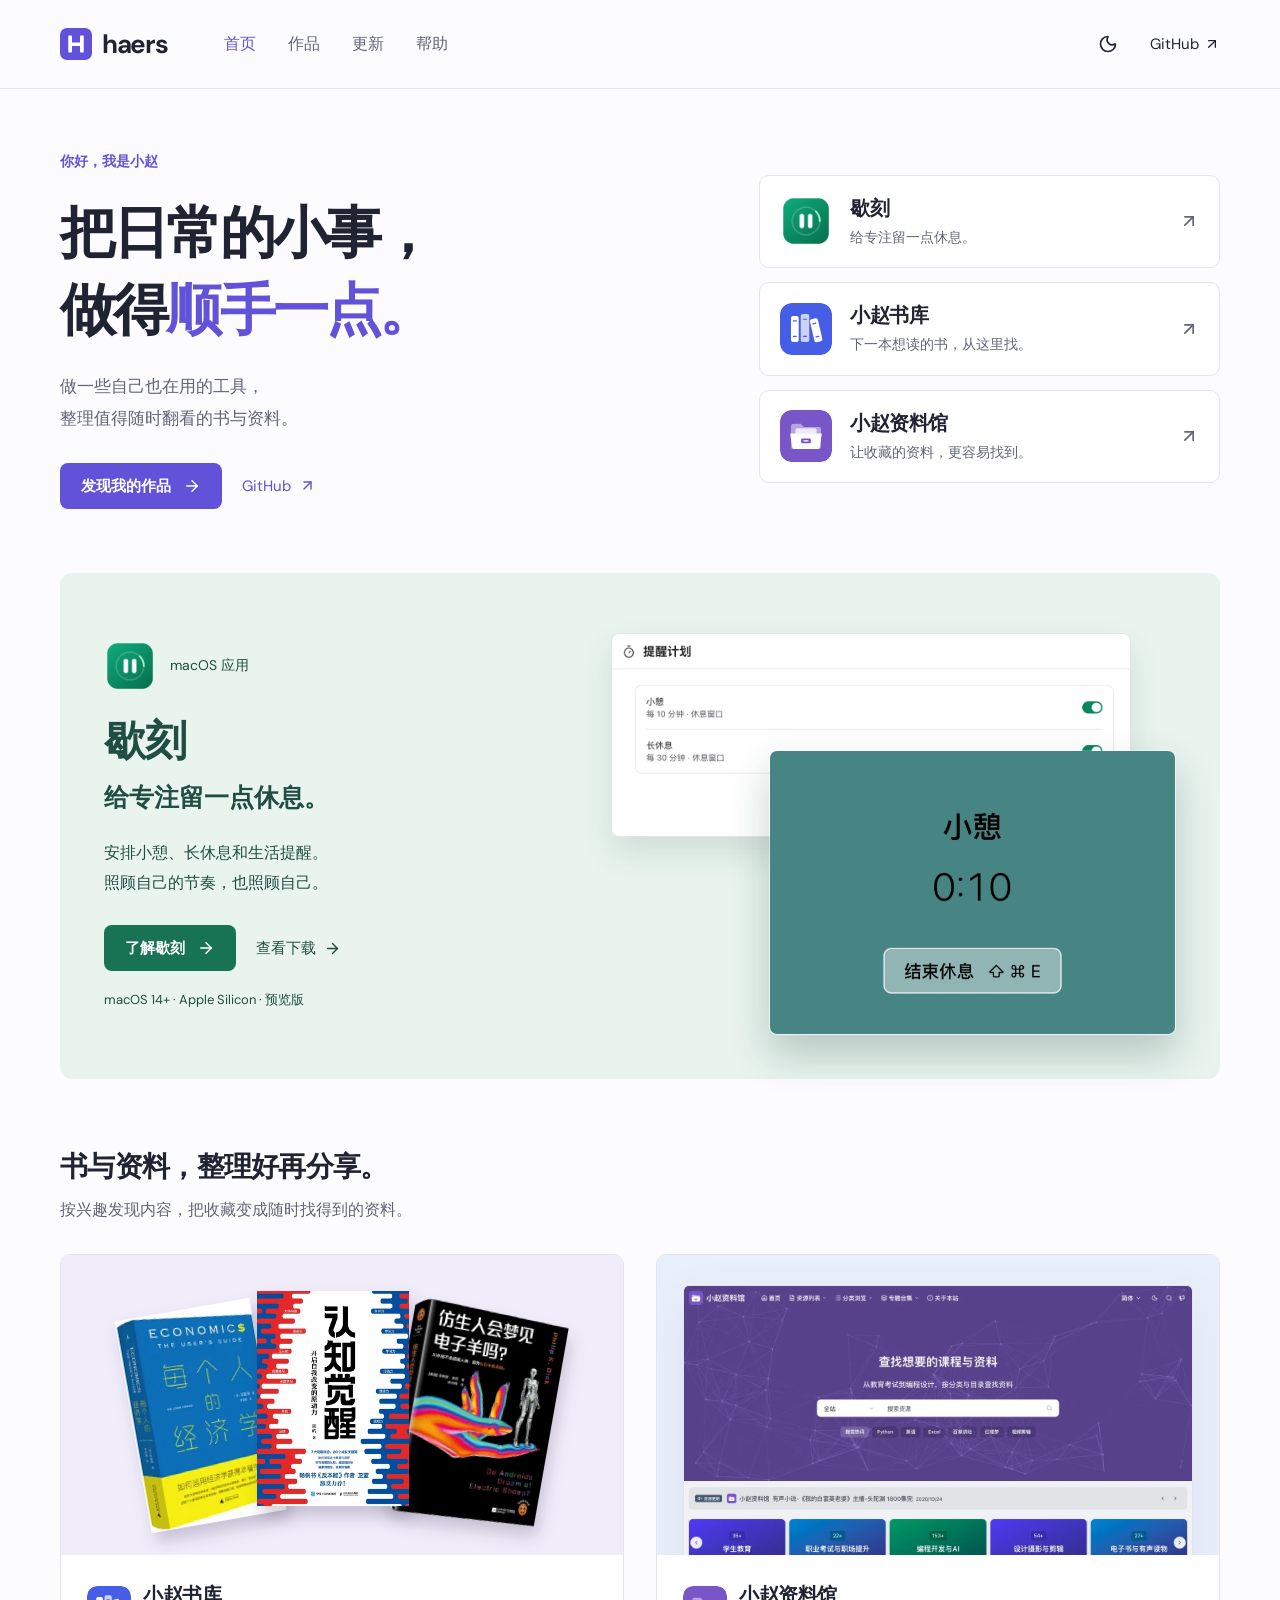
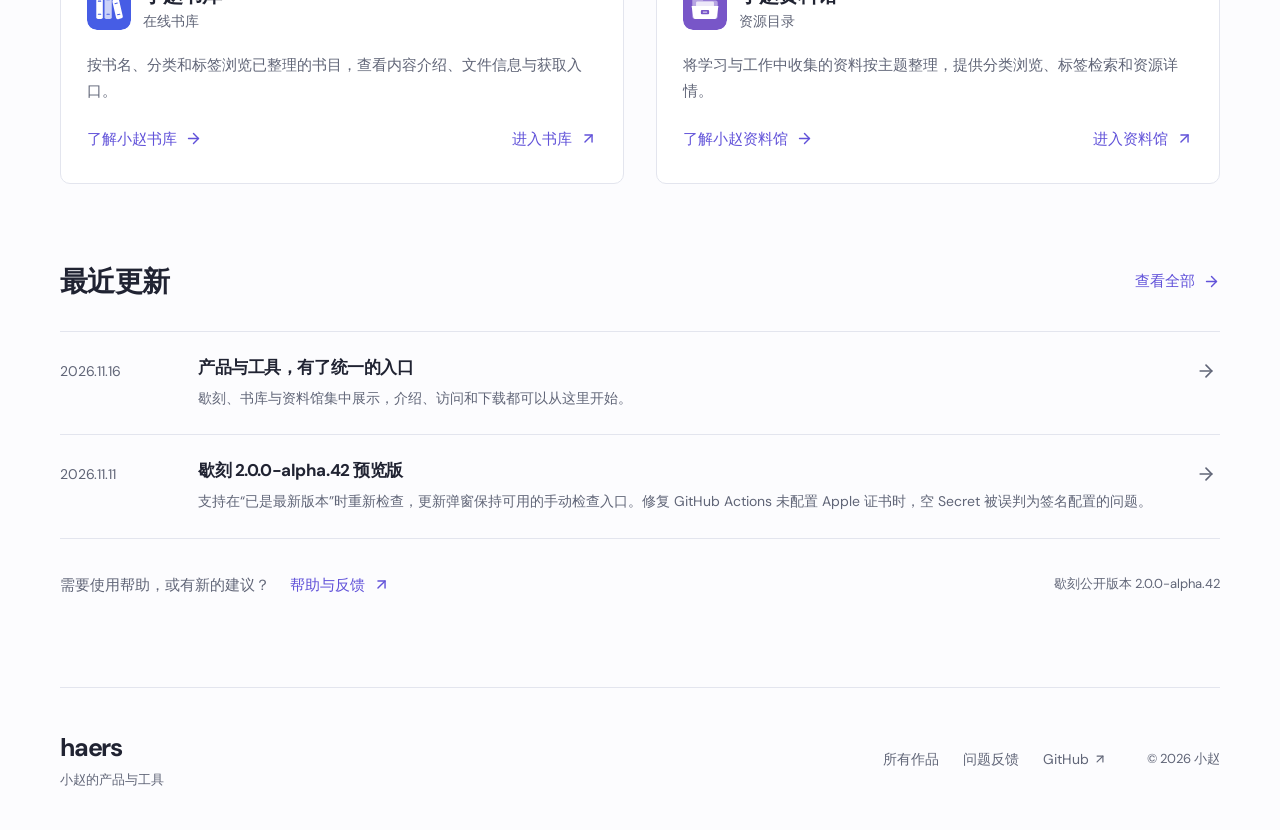
==== commit cb612056: "更新官网品牌标识及资料馆书库主题预览" ====
--- a/index.html
+++ b/index.html
@@ -1 +1 @@
-<!DOCTYPE html><html lang="zh-CN"><head><meta charSet="utf-8"/><meta name="viewport" content="width=device-width, initial-scale=1"/><link rel="preload" href="/images/xieke-icon.png" as="image"/><link rel="preload" href="/images/books-icon.png" as="image"/><link rel="preload" href="/images/library-icon.png" as="image"/><link rel="preload" href="/images/xieke-schedule-light.webp" as="image"/><link rel="preload" href="/images/xieke-schedule-dark.webp" as="image"/><link rel="preload" href="/images/xieke-rest.webp" as="image"/><link rel="stylesheet" href="/_next/static/chunks/2990y_jedbv0s.css" data-precedence="next"/><link rel="preload" as="script" fetchPriority="low" href="/_next/static/chunks/0hrt_tb4vrol_.js"/><script src="/_next/static/chunks/1akr70moqai8b.js" async=""></script><script src="/_next/static/chunks/412u-j8o59kz6.js" async=""></script><script src="/_next/static/chunks/0a3_4s-d-zdrt.js" async=""></script><script src="/_next/static/chunks/turbopack-3-ry682tkyiqk.js" async=""></script><script src="/_next/static/chunks/0u91abcu6yfzr.js" async=""></script><title>haers · 小赵的产品与工具</title><meta name="description" content="歇刻、小赵书库与小赵资料馆。发现小赵制作的桌面工具与在线网站，查看介绍、下载和使用帮助。"/><link rel="canonical" href="https://haers.github.io/"/><meta property="og:title" content="haers · 小赵的产品与工具"/><meta property="og:description" content="歇刻、小赵书库与小赵资料馆。发现小赵制作的桌面工具与在线网站，查看介绍、下载和使用帮助。"/><meta property="og:locale" content="zh_CN"/><meta property="og:image" content="https://haers.github.io/social.png"/><meta property="og:image:width" content="1200"/><meta property="og:image:height" content="630"/><meta property="og:type" content="website"/><meta name="twitter:card" content="summary_large_image"/><meta name="twitter:title" content="haers · 小赵的产品与工具"/><meta name="twitter:description" content="歇刻、小赵书库与小赵资料馆。发现小赵制作的桌面工具与在线网站，查看介绍、下载和使用帮助。"/><meta name="twitter:image" content="https://haers.github.io/social.png"/><meta name="twitter:image:width" content="1200"/><meta name="twitter:image:height" content="630"/><link rel="icon" href="/favicon.png"/><link rel="apple-touch-icon" href="/apple-touch-icon.png"/><script>(function(){let t;try{t=localStorage.getItem('haers-theme')}catch{}document.documentElement.dataset.theme=t==='light'||t==='dark'?t:matchMedia('(prefers-color-scheme: dark)').matches?'dark':'light'})()</script><script src="/_next/static/chunks/0cz1d0mv5g_q7.js" noModule=""></script></head><body><div hidden=""><!--$--><!--/$--></div><a class="skip-link" href="#main">跳至正文</a><header class="site-header"><div class="container header-inner"><a class="brand" aria-label="haers 首页" href="/"><span class="brand-mark">h</span><span>haers<span class="brand-dot">.</span></span></a><nav aria-label="主导航"><a aria-current="page" href="/">首页</a><a href="/products/">作品</a><a href="/updates/">更新</a><a href="/help/">帮助</a></nav><div class="header-actions"><button class="icon-button" type="button" aria-label="切换为深色主题"><svg xmlns="http://www.w3.org/2000/svg" width="20" height="20" viewBox="0 0 24 24" fill="none" stroke="currentColor" stroke-width="2" stroke-linecap="round" stroke-linejoin="round" class="lucide lucide-moon" aria-hidden="true"><path d="M20.985 12.486a9 9 0 1 1-9.473-9.472c.405-.022.617.46.402.803a6 6 0 0 0 8.268 8.268c.344-.215.825-.004.803.401"></path></svg></button><a class="github-link" href="https://github.com/haers">GitHub <svg xmlns="http://www.w3.org/2000/svg" width="16" height="16" viewBox="0 0 24 24" fill="none" stroke="currentColor" stroke-width="2" stroke-linecap="round" stroke-linejoin="round" class="lucide lucide-arrow-up-right" aria-hidden="true"><path d="M7 7h10v10"></path><path d="M7 17 17 7"></path></svg></a></div></div></header><main id="main"><section class="home-intro container"><div class="home-intro-copy"><p class="eyebrow">你好，我是小赵</p><h1>把日常的小事，<br/>做得<span>顺手一点。</span></h1><p>做一些自己也在用的工具，<br/>整理值得随时翻看的书与资料。</p><div class="actions"><a class="button button-primary" href="/products/">发现我的作品<svg xmlns="http://www.w3.org/2000/svg" width="18" height="18" viewBox="0 0 24 24" fill="none" stroke="currentColor" stroke-width="2" stroke-linecap="round" stroke-linejoin="round" class="lucide lucide-arrow-right" aria-hidden="true"><path d="M5 12h14"></path><path d="m12 5 7 7-7 7"></path></svg></a><a class="text-link" href="https://github.com/haers">GitHub <svg xmlns="http://www.w3.org/2000/svg" width="17" height="17" viewBox="0 0 24 24" fill="none" stroke="currentColor" stroke-width="2" stroke-linecap="round" stroke-linejoin="round" class="lucide lucide-arrow-up-right" aria-hidden="true"><path d="M7 7h10v10"></path><path d="M7 17 17 7"></path></svg></a></div></div><nav class="home-product-links" aria-label="作品快速入口"><a class="home-product-link" href="/products/xieke/"><img src="/images/xieke-icon.png" alt="" width="52" height="52"/><div><h2>歇刻</h2><p>给专注留一点休息。</p></div><svg xmlns="http://www.w3.org/2000/svg" width="20" height="20" viewBox="0 0 24 24" fill="none" stroke="currentColor" stroke-width="2" stroke-linecap="round" stroke-linejoin="round" class="lucide lucide-arrow-up-right" aria-hidden="true"><path d="M7 7h10v10"></path><path d="M7 17 17 7"></path></svg></a><a class="home-product-link" href="/products/books/"><img src="/images/books-icon.png" alt="" width="52" height="52"/><div><h2>小赵书库</h2><p>下一本想读的书，从这里找。</p></div><svg xmlns="http://www.w3.org/2000/svg" width="20" height="20" viewBox="0 0 24 24" fill="none" stroke="currentColor" stroke-width="2" stroke-linecap="round" stroke-linejoin="round" class="lucide lucide-arrow-up-right" aria-hidden="true"><path d="M7 7h10v10"></path><path d="M7 17 17 7"></path></svg></a><a class="home-product-link" href="/products/library/"><img src="/images/library-icon.png" alt="" width="52" height="52"/><div><h2>小赵资料馆</h2><p>让收藏的资料，更容易找到。</p></div><svg xmlns="http://www.w3.org/2000/svg" width="20" height="20" viewBox="0 0 24 24" fill="none" stroke="currentColor" stroke-width="2" stroke-linecap="round" stroke-linejoin="round" class="lucide lucide-arrow-up-right" aria-hidden="true"><path d="M7 7h10v10"></path><path d="M7 17 17 7"></path></svg></a></nav></section><section class="container featured-product" aria-labelledby="featured-title"><div class="featured-copy"><div class="featured-identity"><img src="/images/xieke-icon.png" alt="" width="52" height="52"/><span>macOS 应用</span></div><h2 id="featured-title">歇刻</h2><p class="featured-tagline">给专注留一点休息。</p><p class="featured-description">安排小憩、长休息和生活提醒。<br/>照顾自己的节奏，也照顾自己。</p><div class="actions"><a class="button button-primary" href="/products/xieke/">了解歇刻<svg xmlns="http://www.w3.org/2000/svg" width="18" height="18" viewBox="0 0 24 24" fill="none" stroke="currentColor" stroke-width="2" stroke-linecap="round" stroke-linejoin="round" class="lucide lucide-arrow-right" aria-hidden="true"><path d="M5 12h14"></path><path d="m12 5 7 7-7 7"></path></svg></a><a class="text-link" href="/products/xieke/#download">查看下载 <svg xmlns="http://www.w3.org/2000/svg" width="17" height="17" viewBox="0 0 24 24" fill="none" stroke="currentColor" stroke-width="2" stroke-linecap="round" stroke-linejoin="round" class="lucide lucide-arrow-right" aria-hidden="true"><path d="M5 12h14"></path><path d="m12 5 7 7-7 7"></path></svg></a></div><p class="featured-platform">macOS 14+ · Apple Silicon · 预览版</p></div><div class="xieke-showcase"><div class="showcase-schedule"><img class="image-light" src="/images/xieke-schedule-light.webp" alt="歇刻提醒计划的实际界面局部" width="1232" height="480" loading="eager"/><img class="image-dark" src="/images/xieke-schedule-dark.webp" alt="歇刻提醒计划的实际界面局部" width="1232" height="480" loading="eager"/></div><div class="showcase-rest"><img src="/images/xieke-rest.webp" alt="歇刻小憩提醒，显示倒计时与结束休息入口" width="600" height="420" loading="eager"/></div></div></section><section class="container section home-online"><div class="section-heading"><div><h2>书与资料，整理好再分享。</h2><p>按兴趣发现内容，把收藏变成随时找得到的资料。</p></div></div><div class="online-grid"><article class="online-product online-books"><a class="online-visual" aria-label="了解小赵书库" href="/products/books/"><div class="book-showcase" aria-label="书库收录书目封面示例"><img src="/images/cover-economics.webp" alt="《每个人的经济学》书封" width="220" height="320" loading="lazy"/><img src="/images/cover-cognitive.webp" alt="《认知觉醒》书封" width="220" height="320" loading="lazy"/><img src="/images/cover-androids.webp" alt="《仿生人会梦见电子羊吗？》书封" width="220" height="320" loading="lazy"/></div></a><div class="online-copy"><div class="product-identity"><img src="/images/books-icon.png" width="48" height="48" alt=""/><div><h3>小赵书库</h3><p>在线书库</p></div></div><p>按书名、分类和标签浏览已整理的书目，查看内容介绍、文件信息与获取入口。</p><div class="online-actions"><a class="text-link" href="/products/books/">了解<!-- -->小赵书库<!-- --> <svg xmlns="http://www.w3.org/2000/svg" width="17" height="17" viewBox="0 0 24 24" fill="none" stroke="currentColor" stroke-width="2" stroke-linecap="round" stroke-linejoin="round" class="lucide lucide-arrow-right" aria-hidden="true"><path d="M5 12h14"></path><path d="m12 5 7 7-7 7"></path></svg></a><a class="text-link" href="https://zhao-book.netlify.app/">进入书库<!-- --> <svg xmlns="http://www.w3.org/2000/svg" width="17" height="17" viewBox="0 0 24 24" fill="none" stroke="currentColor" stroke-width="2" stroke-linecap="round" stroke-linejoin="round" class="lucide lucide-arrow-up-right" aria-hidden="true"><path d="M7 7h10v10"></path><path d="M7 17 17 7"></path></svg></a></div></div></article><article class="online-product online-library"><a class="online-visual" aria-label="了解小赵资料馆" href="/products/library/"><div class="library-showcase"><div class="product-image product-image-library"><img class="image-light" src="/images/library-light.webp" alt="小赵资料馆首页，展示资源目录与分类入口" width="1280" height="832" loading="lazy"/><img class="image-dark" src="/images/library-dark.webp" alt="小赵资料馆首页，展示资源目录与分类入口" width="1280" height="832" loading="lazy"/></div></div></a><div class="online-copy"><div class="product-identity"><img src="/images/library-icon.png" width="48" height="48" alt=""/><div><h3>小赵资料馆</h3><p>资源目录</p></div></div><p>将学习与工作中收集的资料按主题整理，提供分类浏览、标签检索和资源详情。</p><div class="online-actions"><a class="text-link" href="/products/library/">了解<!-- -->小赵资料馆<!-- --> <svg xmlns="http://www.w3.org/2000/svg" width="17" height="17" viewBox="0 0 24 24" fill="none" stroke="currentColor" stroke-width="2" stroke-linecap="round" stroke-linejoin="round" class="lucide lucide-arrow-right" aria-hidden="true"><path d="M5 12h14"></path><path d="m12 5 7 7-7 7"></path></svg></a><a class="text-link" href="https://zhao-library.netlify.app/">进入资料馆<!-- --> <svg xmlns="http://www.w3.org/2000/svg" width="17" height="17" viewBox="0 0 24 24" fill="none" stroke="currentColor" stroke-width="2" stroke-linecap="round" stroke-linejoin="round" class="lucide lucide-arrow-up-right" aria-hidden="true"><path d="M7 7h10v10"></path><path d="M7 17 17 7"></path></svg></a></div></div></article></div></section><section class="container section home-updates"><div class="section-heading"><div><h2>最近更新</h2></div><a class="text-link" href="/updates/">查看全部 <svg xmlns="http://www.w3.org/2000/svg" width="17" height="17" viewBox="0 0 24 24" fill="none" stroke="currentColor" stroke-width="2" stroke-linecap="round" stroke-linejoin="round" class="lucide lucide-arrow-right" aria-hidden="true"><path d="M5 12h14"></path><path d="m12 5 7 7-7 7"></path></svg></a></div><div class="update-list"><a class="update-row" href="/products/"><time dateTime="2026-11-16">2026.11.16</time><div><h3>产品与工具，有了统一的入口</h3><p>歇刻、书库与资料馆集中展示，介绍、访问和下载都可以从这里开始。</p></div><svg xmlns="http://www.w3.org/2000/svg" width="20" height="20" viewBox="0 0 24 24" fill="none" stroke="currentColor" stroke-width="2" stroke-linecap="round" stroke-linejoin="round" class="lucide lucide-arrow-right" aria-hidden="true"><path d="M5 12h14"></path><path d="m12 5 7 7-7 7"></path></svg></a><a class="update-row" href="/products/xieke/#download"><time dateTime="2026-11-11">2026.11.11</time><div><h3>歇刻 2.0.0-alpha.42 预览版</h3><p>支持在“已是最新版本”时重新检查，更新弹窗保持可用的手动检查入口。修复 GitHub Actions 未配置 Apple 证书时，空 Secret 被误判为签名配置的问题。</p></div><svg xmlns="http://www.w3.org/2000/svg" width="20" height="20" viewBox="0 0 24 24" fill="none" stroke="currentColor" stroke-width="2" stroke-linecap="round" stroke-linejoin="round" class="lucide lucide-arrow-right" aria-hidden="true"><path d="M5 12h14"></path><path d="m12 5 7 7-7 7"></path></svg></a></div><div class="home-support"><p>需要使用帮助，或有新的建议？</p><a class="text-link" href="/help/">帮助与反馈 <svg xmlns="http://www.w3.org/2000/svg" width="17" height="17" viewBox="0 0 24 24" fill="none" stroke="currentColor" stroke-width="2" stroke-linecap="round" stroke-linejoin="round" class="lucide lucide-arrow-up-right" aria-hidden="true"><path d="M7 7h10v10"></path><path d="M7 17 17 7"></path></svg></a><span class="release-caption">歇刻公开版本 <!-- -->2.0.0-alpha.42</span></div></section><!--$--><!--/$--></main><footer class="site-footer container"><div><a class="footer-brand" href="/">haers.</a><p>小赵的产品与工具</p></div><nav aria-label="页脚导航"><a href="/products/">所有作品</a><a href="/help/#feedback">问题反馈</a><a href="https://github.com/haers">GitHub <svg xmlns="http://www.w3.org/2000/svg" width="14" height="14" viewBox="0 0 24 24" fill="none" stroke="currentColor" stroke-width="2" stroke-linecap="round" stroke-linejoin="round" class="lucide lucide-arrow-up-right" aria-hidden="true"><path d="M7 7h10v10"></path><path d="M7 17 17 7"></path></svg></a></nav><p class="copyright">© <!-- -->2026<!-- --> 小赵</p></footer><script id="_R_">(globalThis["TURBOPACK"] || (globalThis["TURBOPACK"] = [])).push({"otherChunks":["static/chunks/0hrt_tb4vrol_.js","static/chunks/1akr70moqai8b.js","static/chunks/412u-j8o59kz6.js","static/chunks/0a3_4s-d-zdrt.js"],"runtimeModuleIds":[49006]});</script><script src="/_next/static/chunks/0hrt_tb4vrol_.js" async=""></script><script>(self.__next_f=self.__next_f||[]).push([0])</script><script>self.__next_f.push([1,"1:\"$Sreact.fragment\"\n2:\"/_next/static/chunks/0u91abcu6yfzr.js\"\n3:I[93963,[\"$2\"],\"Header\"]\n4:I[94588,[\"$2\"],\"default\"]\n5:I[51579,[\"$2\"],\"default\"]\n6:I[79448,[\"$2\"],\"\"]\n7:I[95639,[\"$2\"],\"default\"]\nf:\"ViewportBoundary\"\n10:I[99105,[\"$2\"],\"$f\"]\n12:\"MetadataBoundary\"\n13:I[99105,[\"$2\"],\"$12\"]\n14:\"$Sreact.suspense\"\n16:I[31689,[\"$2\"],\"default\",1]\n:HL[\"/_next/static/chunks/2990y_jedbv0s.css\",\"style\"]\n:HL[\"/images/xieke-icon.png\",\"image\"]\n:HL[\"/images/books-icon.png\",\"image\"]\n:HL[\"/images/library-icon.png\",\"image\"]\n"])</script><script>self.__next_f.push([1,"8:[[\"children\",{\"s\":\"__PAGE__\",\"h\":512,\"d\":{\"r\":[\"$\",\"$1\",\"c\",{\"children\":[[[\"$\",\"section\",null,{\"className\":\"home-intro container\",\"children\":[[\"$\",\"div\",null,{\"className\":\"home-intro-copy\",\"children\":[[\"$\",\"p\",null,{\"className\":\"eyebrow\",\"children\":\"你好，我是小赵\"}],[\"$\",\"h1\",null,{\"children\":[\"把日常的小事，\",[\"$\",\"br\",null,{}],\"做得\",[\"$\",\"span\",null,{\"children\":\"顺手一点。\"}]]}],[\"$\",\"p\",null,{\"children\":[\"做一些自己也在用的工具，\",[\"$\",\"br\",null,{}],\"整理值得随时翻看的书与资料。\"]}],[\"$\",\"div\",null,{\"className\":\"actions\",\"children\":[[\"$\",\"$L6\",null,{\"className\":\"button button-primary\",\"href\":\"/products/\",\"children\":[\"发现我的作品\",[\"$\",\"$L7\",null,{\"ref\":\"$undefined\",\"icon\":\"$0:t:t:d:r:props:children:1:props:children:1:props:children:2:props:children:props:notFound:0:props:children:3:props:children:1:props:icon\",\"className\":\"$undefined\",\"size\":18,\"aria-hidden\":true}]]}],[\"$\",\"a\",null,{\"className\":\"text-link\",\"href\":\"https://github.com/haers\",\"children\":[\"GitHub \",[\"$\",\"$L7\",null,{\"ref\":\"$undefined\",\"icon\":\"$0:t:t:d:r:props:children:1:props:children:1:props:children:3:props:children:1:props:children:2:props:children:1:props:icon\",\"className\":\"$undefined\",\"size\":17}]]}]]}]]}],[\"$\",\"nav\",null,{\"className\":\"home-product-links\",\"aria-label\":\"作品快速入口\",\"children\":[[\"$\",\"$L6\",\"xieke\",{\"href\":\"/products/xieke/\",\"className\":\"home-product-link\",\"children\":[[\"$\",\"img\",null,{\"src\":\"/images/xieke-icon.png\",\"alt\":\"\",\"width\":52,\"height\":52}],[\"$\",\"div\",null,{\"children\":[[\"$\",\"h2\",null,{\"children\":\"歇刻\"}],[\"$\",\"p\",null,{\"children\":\"给专注留一点休息。\"}]]}],[\"$\",\"$L7\",null,{\"ref\":\"$undefined\",\"icon\":\"$0:t:t:d:r:props:children:1:props:children:1:props:children:3:props:children:1:props:children:2:props:children:1:props:icon\",\"className\":\"$undefined\",\"size\":20,\"aria-hidden\":true}]]}],[\"$\",\"$L6\",\"books\",{\"href\":\"/products/books/\",\"className\":\"home-product-link\",\"children\":[[\"$\",\"img\",null,{\"src\":\"/images/books-icon.png\",\"alt\":\"\",\"width\":52,\"height\":52}],[\"$\",\"div\",null,{\"children\":[[\"$\",\"h2\",null,{\"children\":\"小赵书库\"}],[\"$\",\"p\",null,{\"children\":\"下一本想读的书，从这里找。\"}]]}],[\"$\",\"$L7\",null,{\"ref\":\"$undefined\",\"icon\":\"$0:t:t:d:r:props:children:1:props:children:1:props:children:3:props:children:1:props:children:2:props:children:1:props:icon\",\"className\":\"$undefined\",\"size\":20,\"aria-hidden\":true}]]}],[\"$\",\"$L6\",\"library\",{\"href\":\"/products/library/\",\"className\":\"home-product-link\",\"children\":[[\"$\",\"img\",null,{\"src\":\"/images/library-icon.png\",\"alt\":\"\",\"width\":52,\"height\":52}],[\"$\",\"div\",null,{\"children\":[[\"$\",\"h2\",null,{\"children\":\"小赵资料馆\"}],[\"$\",\"p\",null,{\"children\":\"让收藏的资料，更容易找到。\"}]]}],[\"$\",\"$L7\",null,{\"ref\":\"$undefined\",\"icon\":\"$0:t:t:d:r:props:children:1:props:children:1:props:children:3:props:children:1:props:children:2:props:children:1:props:icon\",\"className\":\"$undefined\",\"size\":20,\"aria-hidden\":true}]]}]]}]]}],[\"$\",\"section\",null,{\"className\":\"container featured-product\",\"aria-labelledby\":\"featured-title\",\"children\":[[\"$\",\"div\",null,{\"className\":\"featured-copy\",\"children\":[[\"$\",\"div\",null,{\"className\":\"featured-identity\",\"children\":[[\"$\",\"img\",null,{\"src\":\"/images/xieke-icon.png\",\"alt\":\"\",\"width\":52,\"height\":52}],[\"$\",\"span\",null,{\"children\":\"macOS 应用\"}]]}],[\"$\",\"h2\",null,{\"id\":\"featured-title\",\"children\":\"歇刻\"}],[\"$\",\"p\",null,{\"className\":\"featured-tagline\",\"children\":\"给专注留一点休息。\"}],[\"$\",\"p\",null,{\"className\":\"featured-description\",\"children\":[\"安排小憩、长休息和生活提醒。\",[\"$\",\"br\",null,{}],\"照顾自己的节奏，也照顾自己。\"]}],[\"$\",\"div\",null,{\"className\":\"actions\",\"children\":[[\"$\",\"$L6\",null,{\"className\":\"button button-primary\",\"href\":\"/products/xieke/\",\"children\":[\"了解歇刻\",[\"$\",\"$L7\",null,{\"ref\":\"$undefined\",\"icon\":\"$0:t:t:d:r:props:children:1:props:children:1:props:children:2:props:children:props:notFound:0:props:children:3:props:children:1:props:icon\",\"className\":\"$undefined\",\"size\":18,\"aria-hidden\":true}]]}],[\"$\",\"$L6\",null,{\"className\":\"text-link\",\"href\":\"/products/xieke/#download\",\"children\":[\"查看下载 \",\"$L9\"]}]]}],\"$La\"]}],\"$Lb\"]}],\"$Lc\",\"$Ld\"],null,\"$Le\"]}],\"p\":false,\"v\":null}}]]\n"])</script><script>self.__next_f.push([1,"0:{\"P\":null,\"c\":[\"\",\"\"],\"q\":\"\",\"i\":false,\"t\":{\"t\":{\"s\":\"\",\"h\":528,\"d\":{\"r\":[\"$\",\"$1\",\"c\",{\"children\":[[[\"$\",\"link\",\"0\",{\"rel\":\"stylesheet\",\"href\":\"/_next/static/chunks/2990y_jedbv0s.css\",\"precedence\":\"next\",\"crossOrigin\":\"$undefined\",\"nonce\":\"$undefined\"}],[\"$\",\"script\",\"script-0\",{\"src\":\"/_next/static/chunks/0u91abcu6yfzr.js\",\"async\":true,\"nonce\":\"$undefined\"}]],[\"$\",\"html\",null,{\"lang\":\"zh-CN\",\"suppressHydrationWarning\":true,\"children\":[[\"$\",\"head\",null,{\"children\":[\"$\",\"script\",null,{\"dangerouslySetInnerHTML\":{\"__html\":\"(function(){let t;try{t=localStorage.getItem('haers-theme')}catch{}document.documentElement.dataset.theme=t==='light'||t==='dark'?t:matchMedia('(prefers-color-scheme: dark)').matches?'dark':'light'})()\"}}]}],[\"$\",\"body\",null,{\"children\":[[\"$\",\"a\",null,{\"className\":\"skip-link\",\"href\":\"#main\",\"children\":\"跳至正文\"}],[\"$\",\"$L3\",null,{}],[\"$\",\"main\",null,{\"id\":\"main\",\"children\":[\"$\",\"$L4\",null,{\"parallelRouterKey\":\"children\",\"error\":\"$undefined\",\"errorStyles\":\"$undefined\",\"errorScripts\":\"$undefined\",\"template\":[\"$\",\"$L5\",null,{}],\"templateStyles\":\"$undefined\",\"templateScripts\":\"$undefined\",\"notFound\":[[\"$\",\"div\",null,{\"className\":\"container page-content empty-page\",\"children\":[[\"$\",\"p\",null,{\"className\":\"eyebrow\",\"children\":\"404\"}],[\"$\",\"h1\",null,{\"children\":\"这个页面走丢了。\"}],[\"$\",\"p\",null,{\"children\":\"可以回到首页，或从作品目录继续浏览。\"}],[\"$\",\"$L6\",null,{\"className\":\"button button-primary\",\"href\":\"/\",\"children\":[\"回到首页\",[\"$\",\"$L7\",null,{\"ref\":\"$undefined\",\"icon\":{\"name\":\"arrow-right\",\"size\":24,\"node\":[[\"path\",{\"d\":\"M5 12h14\",\"key\":\"1ays0h\"}],[\"path\",{\"d\":\"m12 5 7 7-7 7\",\"key\":\"xquz4c\"}]]},\"className\":\"$undefined\",\"size\":18,\"aria-hidden\":true}]]}]]}],[]],\"forbidden\":\"$undefined\",\"unauthorized\":\"$undefined\"}]}],[\"$\",\"footer\",null,{\"className\":\"site-footer container\",\"children\":[[\"$\",\"div\",null,{\"children\":[[\"$\",\"$L6\",null,{\"className\":\"footer-brand\",\"href\":\"/\",\"children\":\"haers.\"}],[\"$\",\"p\",null,{\"children\":\"小赵的产品与工具\"}]]}],[\"$\",\"nav\",null,{\"aria-label\":\"页脚导航\",\"children\":[[\"$\",\"$L6\",null,{\"href\":\"/products/\",\"children\":\"所有作品\"}],[\"$\",\"$L6\",null,{\"href\":\"/help/#feedback\",\"children\":\"问题反馈\"}],[\"$\",\"a\",null,{\"href\":\"https://github.com/haers\",\"children\":[\"GitHub \",[\"$\",\"$L7\",null,{\"ref\":\"$undefined\",\"icon\":{\"name\":\"arrow-up-right\",\"size\":24,\"node\":[[\"path\",{\"d\":\"M7 7h10v10\",\"key\":\"1tivn9\"}],[\"path\",{\"d\":\"M7 17 17 7\",\"key\":\"1vkiza\"}]]},\"className\":\"$undefined\",\"size\":14}]]}]]}],[\"$\",\"p\",null,{\"className\":\"copyright\",\"children\":[\"© \",2026,\" 小赵\"]}]]}]]}]]}]]}],\"p\":false,\"v\":null},\"c\":\"$Q8\"},\"h\":{\"r\":[\"$\",\"$1\",\"h\",{\"children\":[null,[\"$\",\"$L10\",null,{\"children\":\"$L11\"}],[\"$\",\"$L13\",null,{\"children\":[[\"$\",\"div\",null,{\"hidden\":true,\"children\":[\"$\",\"$14\",null,{\"name\":\"Next.Metadata\",\"children\":\"$L15\"}]}],null]}],null]}],\"p\":false,\"v\":null}},\"m\":\"$undefined\",\"G\":[\"$16\",[[\"$\",\"link\",\"0\",{\"rel\":\"stylesheet\",\"href\":\"/_next/static/chunks/2990y_jedbv0s.css\",\"precedence\":\"next\",\"crossOrigin\":\"$undefined\",\"nonce\":\"$undefined\"}]]],\"S\":true,\"r\":\"$undefined\",\"s\":\"$undefined\",\"a\":\"$undefined\",\"l\":\"$undefined\",\"p\":\"$undefined\",\"d\":\"$undefined\",\"b\":\"oOwZVKzuZ0oXFXtBEjGDW\"}\n"])</script><script>self.__next_f.push([1,"17:I[99105,[\"$2\"],\"OutletBoundary\"]\n:HL[\"/images/xieke-schedule-light.webp\",\"image\"]\n:HL[\"/images/xieke-schedule-dark.webp\",\"image\"]\n:HL[\"/images/xieke-rest.webp\",\"image\"]\n9:[\"$\",\"$L7\",null,{\"ref\":\"$undefined\",\"icon\":\"$0:t:t:d:r:props:children:1:props:children:1:props:children:2:props:children:props:notFound:0:props:children:3:props:children:1:props:icon\",\"className\":\"$undefined\",\"size\":17}]\na:[\"$\",\"p\",null,{\"className\":\"featured-platform\",\"children\":\"macOS 14+ · Apple Silicon · 预览版\"}]\nb:[\"$\",\"div\",null,{\"className\":\"xieke-showcase\",\"children\":[[\"$\",\"div\",null,{\"className\":\"showcase-schedule\",\"children\":[[\"$\",\"img\",null,{\"className\":\"image-light\",\"src\":\"/images/xieke-schedule-light.webp\",\"alt\":\"歇刻提醒计划的实际界面局部\",\"width\":1232,\"height\":480,\"loading\":\"eager\"}],[\"$\",\"img\",null,{\"className\":\"image-dark\",\"src\":\"/images/xieke-schedule-dark.webp\",\"alt\":\"歇刻提醒计划的实际界面局部\",\"width\":1232,\"height\":480,\"loading\":\"eager\"}]]}],[\"$\",\"div\",null,{\"className\":\"showcase-rest\",\"children\":[\"$\",\"img\",null,{\"src\":\"/images/xieke-rest.webp\",\"alt\":\"歇刻小憩提醒，显示倒计时与结束休息入口\",\"width\":600,\"height\":420,\"loading\":\"eager\"}]}]]}]\n"])</script><script>self.__next_f.push([1,"c:[\"$\",\"section\",null,{\"className\":\"container section home-online\",\"children\":[[\"$\",\"div\",null,{\"className\":\"section-heading\",\"children\":[[\"$\",\"div\",null,{\"children\":[[\"$\",\"h2\",null,{\"children\":\"书与资料，整理好再分享。\"}],[\"$\",\"p\",null,{\"children\":\"按兴趣发现内容，把收藏变成随时找得到的资料。\"}]]}],\"$undefined\"]}],[\"$\",\"div\",null,{\"className\":\"online-grid\",\"children\":[[\"$\",\"article\",\"books\",{\"className\":\"online-product online-books\",\"children\":[[\"$\",\"$L6\",null,{\"className\":\"online-visual\",\"href\":\"/products/books/\",\"aria-label\":\"了解小赵书库\",\"children\":[\"$\",\"div\",null,{\"className\":\"book-showcase\",\"aria-label\":\"书库收录书目封面示例\",\"children\":[[\"$\",\"img\",null,{\"src\":\"/images/cover-economics.webp\",\"alt\":\"《每个人的经济学》书封\",\"width\":220,\"height\":320,\"loading\":\"lazy\"}],[\"$\",\"img\",null,{\"src\":\"/images/cover-cognitive.webp\",\"alt\":\"《认知觉醒》书封\",\"width\":220,\"height\":320,\"loading\":\"lazy\"}],[\"$\",\"img\",null,{\"src\":\"/images/cover-androids.webp\",\"alt\":\"《仿生人会梦见电子羊吗？》书封\",\"width\":220,\"height\":320,\"loading\":\"lazy\"}]]}]}],[\"$\",\"div\",null,{\"className\":\"online-copy\",\"children\":[[\"$\",\"div\",null,{\"className\":\"product-identity\",\"children\":[[\"$\",\"img\",null,{\"src\":\"/images/books-icon.png\",\"width\":48,\"height\":48,\"alt\":\"\"}],[\"$\",\"div\",null,{\"children\":[[\"$\",\"h3\",null,{\"children\":\"小赵书库\"}],[\"$\",\"p\",null,{\"children\":\"在线书库\"}]]}]]}],[\"$\",\"p\",null,{\"children\":\"按书名、分类和标签浏览已整理的书目，查看内容介绍、文件信息与获取入口。\"}],[\"$\",\"div\",null,{\"className\":\"online-actions\",\"children\":[[\"$\",\"$L6\",null,{\"className\":\"text-link\",\"href\":\"/products/books/\",\"children\":[\"了解\",\"小赵书库\",\" \",[\"$\",\"$L7\",null,{\"ref\":\"$undefined\",\"icon\":\"$0:t:t:d:r:props:children:1:props:children:1:props:children:2:props:children:props:notFound:0:props:children:3:props:children:1:props:icon\",\"className\":\"$undefined\",\"size\":17}]]}],[\"$\",\"a\",null,{\"className\":\"text-link\",\"href\":\"https://zhao-book.netlify.app/\",\"children\":[\"进入书库\",\" \",[\"$\",\"$L7\",null,{\"ref\":\"$undefined\",\"icon\":\"$0:t:t:d:r:props:children:1:props:children:1:props:children:3:props:children:1:props:children:2:props:children:1:props:icon\",\"className\":\"$undefined\",\"size\":17}]]}]]}]]}]]}],[\"$\",\"article\",\"library\",{\"className\":\"online-product online-library\",\"children\":[[\"$\",\"$L6\",null,{\"className\":\"online-visual\",\"href\":\"/products/library/\",\"aria-label\":\"了解小赵资料馆\",\"children\":[\"$\",\"div\",null,{\"className\":\"library-showcase\",\"children\":[\"$\",\"div\",null,{\"className\":\"product-image product-image-library\",\"children\":[[\"$\",\"img\",null,{\"className\":\"image-light\",\"src\":\"/images/library-light.webp\",\"alt\":\"小赵资料馆首页，展示资源目录与分类入口\",\"width\":1280,\"height\":832,\"loading\":\"lazy\"}],[\"$\",\"img\",null,{\"className\":\"image-dark\",\"src\":\"/images/library-dark.webp\",\"alt\":\"小赵资料馆首页，展示资源目录与分类入口\",\"width\":1280,\"height\":832,\"loading\":\"lazy\"}]]}]}]}],[\"$\",\"div\",null,{\"className\":\"online-copy\",\"children\":[[\"$\",\"div\",null,{\"className\":\"product-identity\",\"children\":[[\"$\",\"img\",null,{\"src\":\"/images/library-icon.png\",\"width\":48,\"height\":48,\"alt\":\"\"}],[\"$\",\"div\",null,{\"children\":[[\"$\",\"h3\",null,{\"children\":\"小赵资料馆\"}],[\"$\",\"p\",null,{\"children\":\"资源目录\"}]]}]]}],[\"$\",\"p\",null,{\"children\":\"将学习与工作中收集的资料按主题整理，提供分类浏览、标签检索和资源详情。\"}],[\"$\",\"div\",null,{\"className\":\"online-actions\",\"children\":[[\"$\",\"$L6\",null,{\"className\":\"text-link\",\"href\":\"/products/library/\",\"children\":[\"了解\",\"小赵资料馆\",\" \",[\"$\",\"$L7\",null,{\"ref\":\"$undefined\",\"icon\":\"$0:t:t:d:r:props:children:1:props:children:1:props:children:2:props:children:props:notFound:0:props:children:3:props:children:1:props:icon\",\"className\":\"$undefined\",\"size\":17}]]}],[\"$\",\"a\",null,{\"className\":\"text-link\",\"href\":\"https://zhao-library.netlify.app/\",\"children\":[\"进入资料馆\",\" \",[\"$\",\"$L7\",null,{\"ref\":\"$undefined\",\"icon\":\"$0:t:t:d:r:props:children:1:props:children:1:props:children:3:props:children:1:props:children:2:props:children:1:props:icon\",\"className\":\"$undefined\",\"size\":17}]]}]]}]]}]]}]]}]]}]\n"])</script><script>self.__next_f.push([1,"d:[\"$\",\"section\",null,{\"className\":\"container section home-updates\",\"children\":[[\"$\",\"div\",null,{\"className\":\"section-heading\",\"children\":[[\"$\",\"div\",null,{\"children\":[[\"$\",\"h2\",null,{\"children\":\"最近更新\"}],\"$undefined\"]}],[\"$\",\"$L6\",null,{\"className\":\"text-link\",\"href\":\"/updates/\",\"children\":[\"查看全部 \",[\"$\",\"$L7\",null,{\"ref\":\"$undefined\",\"icon\":\"$0:t:t:d:r:props:children:1:props:children:1:props:children:2:props:children:props:notFound:0:props:children:3:props:children:1:props:icon\",\"className\":\"$undefined\",\"size\":17,\"aria-hidden\":true}]]}]]}],[\"$\",\"div\",null,{\"className\":\"update-list\",\"children\":[[\"$\",\"$L6\",\"产品与工具，有了统一的入口\",{\"className\":\"update-row\",\"href\":\"/products/\",\"children\":[[\"$\",\"time\",null,{\"dateTime\":\"2026-11-16\",\"children\":\"2026.11.16\"}],[\"$\",\"div\",null,{\"children\":[[\"$\",\"h3\",null,{\"children\":\"产品与工具，有了统一的入口\"}],[\"$\",\"p\",null,{\"children\":\"歇刻、书库与资料馆集中展示，介绍、访问和下载都可以从这里开始。\"}]]}],[\"$\",\"$L7\",null,{\"ref\":\"$undefined\",\"icon\":\"$0:t:t:d:r:props:children:1:props:children:1:props:children:2:props:children:props:notFound:0:props:children:3:props:children:1:props:icon\",\"className\":\"$undefined\",\"size\":20}]]}],[\"$\",\"$L6\",\"歇刻 2.0.0-alpha.42 预览版\",{\"className\":\"update-row\",\"href\":\"/products/xieke/#download\",\"children\":[[\"$\",\"time\",null,{\"dateTime\":\"2026-11-11\",\"children\":\"2026.11.11\"}],[\"$\",\"div\",null,{\"children\":[[\"$\",\"h3\",null,{\"children\":\"歇刻 2.0.0-alpha.42 预览版\"}],[\"$\",\"p\",null,{\"children\":\"支持在“已是最新版本”时重新检查，更新弹窗保持可用的手动检查入口。修复 GitHub Actions 未配置 Apple 证书时，空 Secret 被误判为签名配置的问题。\"}]]}],[\"$\",\"$L7\",null,{\"ref\":\"$undefined\",\"icon\":\"$0:t:t:d:r:props:children:1:props:children:1:props:children:2:props:children:props:notFound:0:props:children:3:props:children:1:props:icon\",\"className\":\"$undefined\",\"size\":20}]]}]]}],[\"$\",\"div\",null,{\"className\":\"home-support\",\"children\":[[\"$\",\"p\",null,{\"children\":\"需要使用帮助，或有新的建议？\"}],[\"$\",\"$L6\",null,{\"className\":\"text-link\",\"href\":\"/help/\",\"children\":[\"帮助与反馈 \",[\"$\",\"$L7\",null,{\"ref\":\"$undefined\",\"icon\":\"$0:t:t:d:r:props:children:1:props:children:1:props:children:3:props:children:1:props:children:2:props:children:1:props:icon\",\"className\":\"$undefined\",\"size\":17}]]}],[\"$\",\"span\",null,{\"className\":\"release-caption\",\"children\":[\"歇刻公开版本 \",\"2.0.0-alpha.42\"]}]]}]]}]\n"])</script><script>self.__next_f.push([1,"e:[\"$\",\"$L17\",null,{\"children\":[\"$\",\"$14\",null,{\"name\":\"Next.MetadataOutlet\",\"children\":\"$@18\"}]}]\n"])</script><script>self.__next_f.push([1,"11:[[\"$\",\"meta\",\"0\",{\"charSet\":\"utf-8\"}],[\"$\",\"meta\",\"1\",{\"name\":\"viewport\",\"content\":\"width=device-width, initial-scale=1\"}]]\n"])</script><script>self.__next_f.push([1,"19:I[2311,[\"$2\"],\"IconMark\"]\n15:[[\"$\",\"title\",\"0\",{\"children\":\"haers · 小赵的产品与工具\"}],[\"$\",\"meta\",\"1\",{\"name\":\"description\",\"content\":\"歇刻、小赵书库与小赵资料馆。发现小赵制作的桌面工具与在线网站，查看介绍、下载和使用帮助。\"}],[\"$\",\"link\",\"2\",{\"rel\":\"canonical\",\"href\":\"https://haers.github.io/\"}],[\"$\",\"meta\",\"3\",{\"property\":\"og:title\",\"content\":\"haers · 小赵的产品与工具\"}],[\"$\",\"meta\",\"4\",{\"property\":\"og:description\",\"content\":\"歇刻、小赵书库与小赵资料馆。发现小赵制作的桌面工具与在线网站，查看介绍、下载和使用帮助。\"}],[\"$\",\"meta\",\"5\",{\"property\":\"og:locale\",\"content\":\"zh_CN\"}],[\"$\",\"meta\",\"6\",{\"property\":\"og:image\",\"content\":\"https://haers.github.io/social.png\"}],[\"$\",\"meta\",\"7\",{\"property\":\"og:image:width\",\"content\":\"1200\"}],[\"$\",\"meta\",\"8\",{\"property\":\"og:image:height\",\"content\":\"630\"}],[\"$\",\"meta\",\"9\",{\"property\":\"og:type\",\"content\":\"website\"}],[\"$\",\"meta\",\"10\",{\"name\":\"twitter:card\",\"content\":\"summary_large_image\"}],[\"$\",\"meta\",\"11\",{\"name\":\"twitter:title\",\"content\":\"haers · 小赵的产品与工具\"}],[\"$\",\"meta\",\"12\",{\"name\":\"twitter:description\",\"content\":\"歇刻、小赵书库与小赵资料馆。发现小赵制作的桌面工具与在线网站，查看介绍、下载和使用帮助。\"}],[\"$\",\"meta\",\"13\",{\"name\":\"twitter:image\",\"content\":\"https://haers.github.io/social.png\"}],[\"$\",\"meta\",\"14\",{\"name\":\"twitter:image:width\",\"content\":\"1200\"}],[\"$\",\"meta\",\"15\",{\"name\":\"twitter:image:height\",\"content\":\"630\"}],[\"$\",\"link\",\"16\",{\"rel\":\"icon\",\"href\":\"/favicon.png\"}],[\"$\",\"link\",\"17\",{\"rel\":\"apple-touch-icon\",\"href\":\"/apple-touch-icon.png\"}],[\"$\",\"$L19\",\"18\",{}]]\n18:null\n"])</script></body></html>+<!DOCTYPE html><html lang="zh-CN"><head><meta charSet="utf-8"/><meta name="viewport" content="width=device-width, initial-scale=1"/><link rel="preload" as="image" href="/brand.svg"/><link rel="preload" href="/images/xieke-icon.png" as="image"/><link rel="preload" href="/images/books-icon.svg" as="image"/><link rel="preload" href="/images/library-icon.svg" as="image"/><link rel="preload" href="/images/xieke-schedule-light.webp" as="image"/><link rel="preload" href="/images/xieke-schedule-dark.webp" as="image"/><link rel="preload" href="/images/xieke-rest.webp" as="image"/><link rel="stylesheet" href="/_next/static/chunks/0x8g7iec9nd16.css" data-precedence="next"/><link rel="preload" as="script" fetchPriority="low" href="/_next/static/chunks/0hrt_tb4vrol_.js"/><script src="/_next/static/chunks/1akr70moqai8b.js" async=""></script><script src="/_next/static/chunks/412u-j8o59kz6.js" async=""></script><script src="/_next/static/chunks/0a3_4s-d-zdrt.js" async=""></script><script src="/_next/static/chunks/turbopack-3-ry682tkyiqk.js" async=""></script><script src="/_next/static/chunks/40m66qksw18f1.js" async=""></script><title>haers · 小赵的产品与工具</title><meta name="description" content="歇刻、小赵书库与小赵资料馆。发现小赵制作的桌面工具与在线网站，查看介绍、下载和使用帮助。"/><link rel="canonical" href="https://haers.github.io/"/><meta property="og:title" content="haers · 小赵的产品与工具"/><meta property="og:description" content="歇刻、小赵书库与小赵资料馆。发现小赵制作的桌面工具与在线网站，查看介绍、下载和使用帮助。"/><meta property="og:locale" content="zh_CN"/><meta property="og:image" content="https://haers.github.io/social.png"/><meta property="og:image:width" content="1200"/><meta property="og:image:height" content="630"/><meta property="og:type" content="website"/><meta name="twitter:card" content="summary_large_image"/><meta name="twitter:title" content="haers · 小赵的产品与工具"/><meta name="twitter:description" content="歇刻、小赵书库与小赵资料馆。发现小赵制作的桌面工具与在线网站，查看介绍、下载和使用帮助。"/><meta name="twitter:image" content="https://haers.github.io/social.png"/><meta name="twitter:image:width" content="1200"/><meta name="twitter:image:height" content="630"/><link rel="icon" href="/favicon.png?v=715720519ed7"/><link rel="apple-touch-icon" href="/apple-touch-icon.png?v=715720519ed7"/><script>(function(){let t;try{t=localStorage.getItem('haers-theme')}catch{}document.documentElement.dataset.theme=t==='light'||t==='dark'?t:matchMedia('(prefers-color-scheme: dark)').matches?'dark':'light'})()</script><script src="/_next/static/chunks/0cz1d0mv5g_q7.js" noModule=""></script></head><body><div hidden=""><!--$--><!--/$--></div><a class="skip-link" href="#main">跳至正文</a><header class="site-header"><div class="container header-inner"><a class="brand" aria-label="haers 首页" href="/"><img class="brand-mark" src="/brand.svg" width="32" height="32" alt=""/><span>haers</span></a><nav aria-label="主导航"><a aria-current="page" href="/">首页</a><a href="/products/">作品</a><a href="/updates/">更新</a><a href="/help/">帮助</a></nav><div class="header-actions"><button class="icon-button" type="button" aria-label="切换为深色主题"><svg xmlns="http://www.w3.org/2000/svg" width="20" height="20" viewBox="0 0 24 24" fill="none" stroke="currentColor" stroke-width="2" stroke-linecap="round" stroke-linejoin="round" class="lucide lucide-moon" aria-hidden="true"><path d="M20.985 12.486a9 9 0 1 1-9.473-9.472c.405-.022.617.46.402.803a6 6 0 0 0 8.268 8.268c.344-.215.825-.004.803.401"></path></svg></button><a class="github-link" href="https://github.com/haers">GitHub <svg xmlns="http://www.w3.org/2000/svg" width="16" height="16" viewBox="0 0 24 24" fill="none" stroke="currentColor" stroke-width="2" stroke-linecap="round" stroke-linejoin="round" class="lucide lucide-arrow-up-right" aria-hidden="true"><path d="M7 7h10v10"></path><path d="M7 17 17 7"></path></svg></a></div></div></header><main id="main"><section class="home-intro container"><div class="home-intro-copy"><p class="eyebrow">你好，我是小赵</p><h1>把日常的小事，<br/>做得<span>顺手一点。</span></h1><p>做一些自己也在用的工具，<br/>整理值得随时翻看的书与资料。</p><div class="actions"><a class="button button-primary" href="/products/">发现我的作品<svg xmlns="http://www.w3.org/2000/svg" width="18" height="18" viewBox="0 0 24 24" fill="none" stroke="currentColor" stroke-width="2" stroke-linecap="round" stroke-linejoin="round" class="lucide lucide-arrow-right" aria-hidden="true"><path d="M5 12h14"></path><path d="m12 5 7 7-7 7"></path></svg></a><a class="text-link" href="https://github.com/haers">GitHub <svg xmlns="http://www.w3.org/2000/svg" width="17" height="17" viewBox="0 0 24 24" fill="none" stroke="currentColor" stroke-width="2" stroke-linecap="round" stroke-linejoin="round" class="lucide lucide-arrow-up-right" aria-hidden="true"><path d="M7 7h10v10"></path><path d="M7 17 17 7"></path></svg></a></div></div><nav class="home-product-links" aria-label="作品快速入口"><a class="home-product-link" href="/products/xieke/"><img src="/images/xieke-icon.png" alt="" width="52" height="52"/><div><h2>歇刻</h2><p>给专注留一点休息。</p></div><svg xmlns="http://www.w3.org/2000/svg" width="20" height="20" viewBox="0 0 24 24" fill="none" stroke="currentColor" stroke-width="2" stroke-linecap="round" stroke-linejoin="round" class="lucide lucide-arrow-up-right" aria-hidden="true"><path d="M7 7h10v10"></path><path d="M7 17 17 7"></path></svg></a><a class="home-product-link" href="/products/books/"><img src="/images/books-icon.svg" alt="" width="52" height="52"/><div><h2>小赵书库</h2><p>下一本想读的书，从这里找。</p></div><svg xmlns="http://www.w3.org/2000/svg" width="20" height="20" viewBox="0 0 24 24" fill="none" stroke="currentColor" stroke-width="2" stroke-linecap="round" stroke-linejoin="round" class="lucide lucide-arrow-up-right" aria-hidden="true"><path d="M7 7h10v10"></path><path d="M7 17 17 7"></path></svg></a><a class="home-product-link" href="/products/library/"><img src="/images/library-icon.svg" alt="" width="52" height="52"/><div><h2>小赵资料馆</h2><p>让收藏的资料，更容易找到。</p></div><svg xmlns="http://www.w3.org/2000/svg" width="20" height="20" viewBox="0 0 24 24" fill="none" stroke="currentColor" stroke-width="2" stroke-linecap="round" stroke-linejoin="round" class="lucide lucide-arrow-up-right" aria-hidden="true"><path d="M7 7h10v10"></path><path d="M7 17 17 7"></path></svg></a></nav></section><section class="container featured-product" aria-labelledby="featured-title"><div class="featured-copy"><div class="featured-identity"><img src="/images/xieke-icon.png" alt="" width="52" height="52"/><span>macOS 应用</span></div><h2 id="featured-title">歇刻</h2><p class="featured-tagline">给专注留一点休息。</p><p class="featured-description">安排小憩、长休息和生活提醒。<br/>照顾自己的节奏，也照顾自己。</p><div class="actions"><a class="button button-primary" href="/products/xieke/">了解歇刻<svg xmlns="http://www.w3.org/2000/svg" width="18" height="18" viewBox="0 0 24 24" fill="none" stroke="currentColor" stroke-width="2" stroke-linecap="round" stroke-linejoin="round" class="lucide lucide-arrow-right" aria-hidden="true"><path d="M5 12h14"></path><path d="m12 5 7 7-7 7"></path></svg></a><a class="text-link" href="/products/xieke/#download">查看下载 <svg xmlns="http://www.w3.org/2000/svg" width="17" height="17" viewBox="0 0 24 24" fill="none" stroke="currentColor" stroke-width="2" stroke-linecap="round" stroke-linejoin="round" class="lucide lucide-arrow-right" aria-hidden="true"><path d="M5 12h14"></path><path d="m12 5 7 7-7 7"></path></svg></a></div><p class="featured-platform">macOS 14+ · Apple Silicon · 预览版</p></div><div class="xieke-showcase"><div class="showcase-schedule"><img class="image-light" src="/images/xieke-schedule-light.webp" alt="歇刻提醒计划的实际界面局部" width="1232" height="480" loading="eager"/><img class="image-dark" src="/images/xieke-schedule-dark.webp" alt="歇刻提醒计划的实际界面局部" width="1232" height="480" loading="eager"/></div><div class="showcase-rest"><img src="/images/xieke-rest.webp" alt="歇刻小憩提醒，显示倒计时与结束休息入口" width="600" height="420" loading="eager"/></div></div></section><section class="container section home-online"><div class="section-heading"><div><h2>书与资料，整理好再分享。</h2><p>按兴趣发现内容，把收藏变成随时找得到的资料。</p></div></div><div class="online-grid"><article class="online-product online-books"><a class="online-visual" aria-label="了解小赵书库" href="/products/books/"><div class="book-showcase" aria-label="书库收录书目封面示例"><img src="/images/cover-economics.webp" alt="《每个人的经济学》书封" width="220" height="320" loading="lazy"/><img src="/images/cover-cognitive.webp" alt="《认知觉醒》书封" width="220" height="320" loading="lazy"/><img src="/images/cover-androids.webp" alt="《仿生人会梦见电子羊吗？》书封" width="220" height="320" loading="lazy"/></div></a><div class="online-copy"><div class="product-identity"><img src="/images/books-icon.svg" width="48" height="48" alt=""/><div><h3>小赵书库</h3><p>在线书库</p></div></div><p>按书名、分类和标签浏览已整理的书目，查看内容介绍、文件信息与获取入口。</p><div class="online-actions"><a class="text-link" href="/products/books/">了解<!-- -->小赵书库<!-- --> <svg xmlns="http://www.w3.org/2000/svg" width="17" height="17" viewBox="0 0 24 24" fill="none" stroke="currentColor" stroke-width="2" stroke-linecap="round" stroke-linejoin="round" class="lucide lucide-arrow-right" aria-hidden="true"><path d="M5 12h14"></path><path d="m12 5 7 7-7 7"></path></svg></a><a class="text-link" href="https://zhao-book.netlify.app/">进入书库<!-- --> <svg xmlns="http://www.w3.org/2000/svg" width="17" height="17" viewBox="0 0 24 24" fill="none" stroke="currentColor" stroke-width="2" stroke-linecap="round" stroke-linejoin="round" class="lucide lucide-arrow-up-right" aria-hidden="true"><path d="M7 7h10v10"></path><path d="M7 17 17 7"></path></svg></a></div></div></article><article class="online-product online-library"><a class="online-visual" aria-label="了解小赵资料馆" href="/products/library/"><div class="library-showcase"><div class="product-image product-image-library"><img class="image-light" src="/images/library-light.webp" alt="小赵资料馆首页，展示资源目录与分类入口" width="1280" height="832" loading="lazy"/><img class="image-dark" src="/images/library-dark.webp" alt="小赵资料馆首页，展示资源目录与分类入口" width="1280" height="832" loading="lazy"/></div></div></a><div class="online-copy"><div class="product-identity"><img src="/images/library-icon.svg" width="48" height="48" alt=""/><div><h3>小赵资料馆</h3><p>资源目录</p></div></div><p>将学习与工作中收集的资料按主题整理，提供分类浏览、标签检索和资源详情。</p><div class="online-actions"><a class="text-link" href="/products/library/">了解<!-- -->小赵资料馆<!-- --> <svg xmlns="http://www.w3.org/2000/svg" width="17" height="17" viewBox="0 0 24 24" fill="none" stroke="currentColor" stroke-width="2" stroke-linecap="round" stroke-linejoin="round" class="lucide lucide-arrow-right" aria-hidden="true"><path d="M5 12h14"></path><path d="m12 5 7 7-7 7"></path></svg></a><a class="text-link" href="https://zhao-library.netlify.app/">进入资料馆<!-- --> <svg xmlns="http://www.w3.org/2000/svg" width="17" height="17" viewBox="0 0 24 24" fill="none" stroke="currentColor" stroke-width="2" stroke-linecap="round" stroke-linejoin="round" class="lucide lucide-arrow-up-right" aria-hidden="true"><path d="M7 7h10v10"></path><path d="M7 17 17 7"></path></svg></a></div></div></article></div></section><section class="container section home-updates"><div class="section-heading"><div><h2>最近更新</h2></div><a class="text-link" href="/updates/">查看全部 <svg xmlns="http://www.w3.org/2000/svg" width="17" height="17" viewBox="0 0 24 24" fill="none" stroke="currentColor" stroke-width="2" stroke-linecap="round" stroke-linejoin="round" class="lucide lucide-arrow-right" aria-hidden="true"><path d="M5 12h14"></path><path d="m12 5 7 7-7 7"></path></svg></a></div><div class="update-list"><a class="update-row" href="/products/"><time dateTime="2026-11-16">2026.11.16</time><div><h3>产品与工具，有了统一的入口</h3><p>歇刻、书库与资料馆集中展示，介绍、访问和下载都可以从这里开始。</p></div><svg xmlns="http://www.w3.org/2000/svg" width="20" height="20" viewBox="0 0 24 24" fill="none" stroke="currentColor" stroke-width="2" stroke-linecap="round" stroke-linejoin="round" class="lucide lucide-arrow-right" aria-hidden="true"><path d="M5 12h14"></path><path d="m12 5 7 7-7 7"></path></svg></a><a class="update-row" href="/products/xieke/#download"><time dateTime="2026-11-11">2026.11.11</time><div><h3>歇刻 2.0.0-alpha.42 预览版</h3><p>支持在“已是最新版本”时重新检查，更新弹窗保持可用的手动检查入口。修复 GitHub Actions 未配置 Apple 证书时，空 Secret 被误判为签名配置的问题。</p></div><svg xmlns="http://www.w3.org/2000/svg" width="20" height="20" viewBox="0 0 24 24" fill="none" stroke="currentColor" stroke-width="2" stroke-linecap="round" stroke-linejoin="round" class="lucide lucide-arrow-right" aria-hidden="true"><path d="M5 12h14"></path><path d="m12 5 7 7-7 7"></path></svg></a></div><div class="home-support"><p>需要使用帮助，或有新的建议？</p><a class="text-link" href="/help/">帮助与反馈 <svg xmlns="http://www.w3.org/2000/svg" width="17" height="17" viewBox="0 0 24 24" fill="none" stroke="currentColor" stroke-width="2" stroke-linecap="round" stroke-linejoin="round" class="lucide lucide-arrow-up-right" aria-hidden="true"><path d="M7 7h10v10"></path><path d="M7 17 17 7"></path></svg></a><span class="release-caption">歇刻公开版本 <!-- -->2.0.0-alpha.42</span></div></section><!--$--><!--/$--></main><footer class="site-footer container"><div><a class="footer-brand" href="/">haers</a><p>小赵的产品与工具</p></div><nav aria-label="页脚导航"><a href="/products/">所有作品</a><a href="/help/#feedback">问题反馈</a><a href="https://github.com/haers">GitHub <svg xmlns="http://www.w3.org/2000/svg" width="14" height="14" viewBox="0 0 24 24" fill="none" stroke="currentColor" stroke-width="2" stroke-linecap="round" stroke-linejoin="round" class="lucide lucide-arrow-up-right" aria-hidden="true"><path d="M7 7h10v10"></path><path d="M7 17 17 7"></path></svg></a></nav><p class="copyright">© <!-- -->2026<!-- --> 小赵</p></footer><script id="_R_">(globalThis["TURBOPACK"] || (globalThis["TURBOPACK"] = [])).push({"otherChunks":["static/chunks/0hrt_tb4vrol_.js","static/chunks/1akr70moqai8b.js","static/chunks/412u-j8o59kz6.js","static/chunks/0a3_4s-d-zdrt.js"],"runtimeModuleIds":[49006]});</script><script src="/_next/static/chunks/0hrt_tb4vrol_.js" async=""></script><script>(self.__next_f=self.__next_f||[]).push([0])</script><script>self.__next_f.push([1,"1:\"$Sreact.fragment\"\n2:\"/_next/static/chunks/40m66qksw18f1.js\"\n3:I[93963,[\"$2\"],\"Header\"]\n4:I[94588,[\"$2\"],\"default\"]\n5:I[51579,[\"$2\"],\"default\"]\n6:I[79448,[\"$2\"],\"\"]\n7:I[95639,[\"$2\"],\"default\"]\nf:\"ViewportBoundary\"\n10:I[99105,[\"$2\"],\"$f\"]\n12:\"MetadataBoundary\"\n13:I[99105,[\"$2\"],\"$12\"]\n14:\"$Sreact.suspense\"\n16:I[31689,[\"$2\"],\"default\",1]\n:HL[\"/_next/static/chunks/0x8g7iec9nd16.css\",\"style\"]\n:HL[\"/images/xieke-icon.png\",\"image\"]\n:HL[\"/images/books-icon.svg\",\"image\"]\n:HL[\"/images/library-icon.svg\",\"image\"]\n"])</script><script>self.__next_f.push([1,"8:[[\"children\",{\"s\":\"__PAGE__\",\"h\":512,\"d\":{\"r\":[\"$\",\"$1\",\"c\",{\"children\":[[[\"$\",\"section\",null,{\"className\":\"home-intro container\",\"children\":[[\"$\",\"div\",null,{\"className\":\"home-intro-copy\",\"children\":[[\"$\",\"p\",null,{\"className\":\"eyebrow\",\"children\":\"你好，我是小赵\"}],[\"$\",\"h1\",null,{\"children\":[\"把日常的小事，\",[\"$\",\"br\",null,{}],\"做得\",[\"$\",\"span\",null,{\"children\":\"顺手一点。\"}]]}],[\"$\",\"p\",null,{\"children\":[\"做一些自己也在用的工具，\",[\"$\",\"br\",null,{}],\"整理值得随时翻看的书与资料。\"]}],[\"$\",\"div\",null,{\"className\":\"actions\",\"children\":[[\"$\",\"$L6\",null,{\"className\":\"button button-primary\",\"href\":\"/products/\",\"children\":[\"发现我的作品\",[\"$\",\"$L7\",null,{\"ref\":\"$undefined\",\"icon\":\"$0:t:t:d:r:props:children:1:props:children:1:props:children:2:props:children:props:notFound:0:props:children:3:props:children:1:props:icon\",\"className\":\"$undefined\",\"size\":18,\"aria-hidden\":true}]]}],[\"$\",\"a\",null,{\"className\":\"text-link\",\"href\":\"https://github.com/haers\",\"children\":[\"GitHub \",[\"$\",\"$L7\",null,{\"ref\":\"$undefined\",\"icon\":\"$0:t:t:d:r:props:children:1:props:children:1:props:children:3:props:children:1:props:children:2:props:children:1:props:icon\",\"className\":\"$undefined\",\"size\":17}]]}]]}]]}],[\"$\",\"nav\",null,{\"className\":\"home-product-links\",\"aria-label\":\"作品快速入口\",\"children\":[[\"$\",\"$L6\",\"xieke\",{\"href\":\"/products/xieke/\",\"className\":\"home-product-link\",\"children\":[[\"$\",\"img\",null,{\"src\":\"/images/xieke-icon.png\",\"alt\":\"\",\"width\":52,\"height\":52}],[\"$\",\"div\",null,{\"children\":[[\"$\",\"h2\",null,{\"children\":\"歇刻\"}],[\"$\",\"p\",null,{\"children\":\"给专注留一点休息。\"}]]}],[\"$\",\"$L7\",null,{\"ref\":\"$undefined\",\"icon\":\"$0:t:t:d:r:props:children:1:props:children:1:props:children:3:props:children:1:props:children:2:props:children:1:props:icon\",\"className\":\"$undefined\",\"size\":20,\"aria-hidden\":true}]]}],[\"$\",\"$L6\",\"books\",{\"href\":\"/products/books/\",\"className\":\"home-product-link\",\"children\":[[\"$\",\"img\",null,{\"src\":\"/images/books-icon.svg\",\"alt\":\"\",\"width\":52,\"height\":52}],[\"$\",\"div\",null,{\"children\":[[\"$\",\"h2\",null,{\"children\":\"小赵书库\"}],[\"$\",\"p\",null,{\"children\":\"下一本想读的书，从这里找。\"}]]}],[\"$\",\"$L7\",null,{\"ref\":\"$undefined\",\"icon\":\"$0:t:t:d:r:props:children:1:props:children:1:props:children:3:props:children:1:props:children:2:props:children:1:props:icon\",\"className\":\"$undefined\",\"size\":20,\"aria-hidden\":true}]]}],[\"$\",\"$L6\",\"library\",{\"href\":\"/products/library/\",\"className\":\"home-product-link\",\"children\":[[\"$\",\"img\",null,{\"src\":\"/images/library-icon.svg\",\"alt\":\"\",\"width\":52,\"height\":52}],[\"$\",\"div\",null,{\"children\":[[\"$\",\"h2\",null,{\"children\":\"小赵资料馆\"}],[\"$\",\"p\",null,{\"children\":\"让收藏的资料，更容易找到。\"}]]}],[\"$\",\"$L7\",null,{\"ref\":\"$undefined\",\"icon\":\"$0:t:t:d:r:props:children:1:props:children:1:props:children:3:props:children:1:props:children:2:props:children:1:props:icon\",\"className\":\"$undefined\",\"size\":20,\"aria-hidden\":true}]]}]]}]]}],[\"$\",\"section\",null,{\"className\":\"container featured-product\",\"aria-labelledby\":\"featured-title\",\"children\":[[\"$\",\"div\",null,{\"className\":\"featured-copy\",\"children\":[[\"$\",\"div\",null,{\"className\":\"featured-identity\",\"children\":[[\"$\",\"img\",null,{\"src\":\"/images/xieke-icon.png\",\"alt\":\"\",\"width\":52,\"height\":52}],[\"$\",\"span\",null,{\"children\":\"macOS 应用\"}]]}],[\"$\",\"h2\",null,{\"id\":\"featured-title\",\"children\":\"歇刻\"}],[\"$\",\"p\",null,{\"className\":\"featured-tagline\",\"children\":\"给专注留一点休息。\"}],[\"$\",\"p\",null,{\"className\":\"featured-description\",\"children\":[\"安排小憩、长休息和生活提醒。\",[\"$\",\"br\",null,{}],\"照顾自己的节奏，也照顾自己。\"]}],[\"$\",\"div\",null,{\"className\":\"actions\",\"children\":[[\"$\",\"$L6\",null,{\"className\":\"button button-primary\",\"href\":\"/products/xieke/\",\"children\":[\"了解歇刻\",[\"$\",\"$L7\",null,{\"ref\":\"$undefined\",\"icon\":\"$0:t:t:d:r:props:children:1:props:children:1:props:children:2:props:children:props:notFound:0:props:children:3:props:children:1:props:icon\",\"className\":\"$undefined\",\"size\":18,\"aria-hidden\":true}]]}],[\"$\",\"$L6\",null,{\"className\":\"text-link\",\"href\":\"/products/xieke/#download\",\"children\":[\"查看下载 \",\"$L9\"]}]]}],\"$La\"]}],\"$Lb\"]}],\"$Lc\",\"$Ld\"],null,\"$Le\"]}],\"p\":false,\"v\":null}}]]\n"])</script><script>self.__next_f.push([1,"0:{\"P\":null,\"c\":[\"\",\"\"],\"q\":\"\",\"i\":false,\"t\":{\"t\":{\"s\":\"\",\"h\":528,\"d\":{\"r\":[\"$\",\"$1\",\"c\",{\"children\":[[[\"$\",\"link\",\"0\",{\"rel\":\"stylesheet\",\"href\":\"/_next/static/chunks/0x8g7iec9nd16.css\",\"precedence\":\"next\",\"crossOrigin\":\"$undefined\",\"nonce\":\"$undefined\"}],[\"$\",\"script\",\"script-0\",{\"src\":\"/_next/static/chunks/40m66qksw18f1.js\",\"async\":true,\"nonce\":\"$undefined\"}]],[\"$\",\"html\",null,{\"lang\":\"zh-CN\",\"suppressHydrationWarning\":true,\"children\":[[\"$\",\"head\",null,{\"children\":[\"$\",\"script\",null,{\"dangerouslySetInnerHTML\":{\"__html\":\"(function(){let t;try{t=localStorage.getItem('haers-theme')}catch{}document.documentElement.dataset.theme=t==='light'||t==='dark'?t:matchMedia('(prefers-color-scheme: dark)').matches?'dark':'light'})()\"}}]}],[\"$\",\"body\",null,{\"children\":[[\"$\",\"a\",null,{\"className\":\"skip-link\",\"href\":\"#main\",\"children\":\"跳至正文\"}],[\"$\",\"$L3\",null,{}],[\"$\",\"main\",null,{\"id\":\"main\",\"children\":[\"$\",\"$L4\",null,{\"parallelRouterKey\":\"children\",\"error\":\"$undefined\",\"errorStyles\":\"$undefined\",\"errorScripts\":\"$undefined\",\"template\":[\"$\",\"$L5\",null,{}],\"templateStyles\":\"$undefined\",\"templateScripts\":\"$undefined\",\"notFound\":[[\"$\",\"div\",null,{\"className\":\"container page-content empty-page\",\"children\":[[\"$\",\"p\",null,{\"className\":\"eyebrow\",\"children\":\"404\"}],[\"$\",\"h1\",null,{\"children\":\"这个页面走丢了。\"}],[\"$\",\"p\",null,{\"children\":\"可以回到首页，或从作品目录继续浏览。\"}],[\"$\",\"$L6\",null,{\"className\":\"button button-primary\",\"href\":\"/\",\"children\":[\"回到首页\",[\"$\",\"$L7\",null,{\"ref\":\"$undefined\",\"icon\":{\"name\":\"arrow-right\",\"size\":24,\"node\":[[\"path\",{\"d\":\"M5 12h14\",\"key\":\"1ays0h\"}],[\"path\",{\"d\":\"m12 5 7 7-7 7\",\"key\":\"xquz4c\"}]]},\"className\":\"$undefined\",\"size\":18,\"aria-hidden\":true}]]}]]}],[]],\"forbidden\":\"$undefined\",\"unauthorized\":\"$undefined\"}]}],[\"$\",\"footer\",null,{\"className\":\"site-footer container\",\"children\":[[\"$\",\"div\",null,{\"children\":[[\"$\",\"$L6\",null,{\"className\":\"footer-brand\",\"href\":\"/\",\"children\":\"haers\"}],[\"$\",\"p\",null,{\"children\":\"小赵的产品与工具\"}]]}],[\"$\",\"nav\",null,{\"aria-label\":\"页脚导航\",\"children\":[[\"$\",\"$L6\",null,{\"href\":\"/products/\",\"children\":\"所有作品\"}],[\"$\",\"$L6\",null,{\"href\":\"/help/#feedback\",\"children\":\"问题反馈\"}],[\"$\",\"a\",null,{\"href\":\"https://github.com/haers\",\"children\":[\"GitHub \",[\"$\",\"$L7\",null,{\"ref\":\"$undefined\",\"icon\":{\"name\":\"arrow-up-right\",\"size\":24,\"node\":[[\"path\",{\"d\":\"M7 7h10v10\",\"key\":\"1tivn9\"}],[\"path\",{\"d\":\"M7 17 17 7\",\"key\":\"1vkiza\"}]]},\"className\":\"$undefined\",\"size\":14}]]}]]}],[\"$\",\"p\",null,{\"className\":\"copyright\",\"children\":[\"© \",2026,\" 小赵\"]}]]}]]}]]}]]}],\"p\":false,\"v\":null},\"c\":\"$Q8\"},\"h\":{\"r\":[\"$\",\"$1\",\"h\",{\"children\":[null,[\"$\",\"$L10\",null,{\"children\":\"$L11\"}],[\"$\",\"$L13\",null,{\"children\":[[\"$\",\"div\",null,{\"hidden\":true,\"children\":[\"$\",\"$14\",null,{\"name\":\"Next.Metadata\",\"children\":\"$L15\"}]}],null]}],null]}],\"p\":false,\"v\":null}},\"m\":\"$undefined\",\"G\":[\"$16\",[[\"$\",\"link\",\"0\",{\"rel\":\"stylesheet\",\"href\":\"/_next/static/chunks/0x8g7iec9nd16.css\",\"precedence\":\"next\",\"crossOrigin\":\"$undefined\",\"nonce\":\"$undefined\"}]]],\"S\":true,\"r\":\"$undefined\",\"s\":\"$undefined\",\"a\":\"$undefined\",\"l\":\"$undefined\",\"p\":\"$undefined\",\"d\":\"$undefined\",\"b\":\"BgiIe4zPg5Cn2qjfxcnm5\"}\n"])</script><script>self.__next_f.push([1,"17:I[99105,[\"$2\"],\"OutletBoundary\"]\n:HL[\"/images/xieke-schedule-light.webp\",\"image\"]\n:HL[\"/images/xieke-schedule-dark.webp\",\"image\"]\n:HL[\"/images/xieke-rest.webp\",\"image\"]\n9:[\"$\",\"$L7\",null,{\"ref\":\"$undefined\",\"icon\":\"$0:t:t:d:r:props:children:1:props:children:1:props:children:2:props:children:props:notFound:0:props:children:3:props:children:1:props:icon\",\"className\":\"$undefined\",\"size\":17}]\na:[\"$\",\"p\",null,{\"className\":\"featured-platform\",\"children\":\"macOS 14+ · Apple Silicon · 预览版\"}]\nb:[\"$\",\"div\",null,{\"className\":\"xieke-showcase\",\"children\":[[\"$\",\"div\",null,{\"className\":\"showcase-schedule\",\"children\":[[\"$\",\"img\",null,{\"className\":\"image-light\",\"src\":\"/images/xieke-schedule-light.webp\",\"alt\":\"歇刻提醒计划的实际界面局部\",\"width\":1232,\"height\":480,\"loading\":\"eager\"}],[\"$\",\"img\",null,{\"className\":\"image-dark\",\"src\":\"/images/xieke-schedule-dark.webp\",\"alt\":\"歇刻提醒计划的实际界面局部\",\"width\":1232,\"height\":480,\"loading\":\"eager\"}]]}],[\"$\",\"div\",null,{\"className\":\"showcase-rest\",\"children\":[\"$\",\"img\",null,{\"src\":\"/images/xieke-rest.webp\",\"alt\":\"歇刻小憩提醒，显示倒计时与结束休息入口\",\"width\":600,\"height\":420,\"loading\":\"eager\"}]}]]}]\n"])</script><script>self.__next_f.push([1,"c:[\"$\",\"section\",null,{\"className\":\"container section home-online\",\"children\":[[\"$\",\"div\",null,{\"className\":\"section-heading\",\"children\":[[\"$\",\"div\",null,{\"children\":[[\"$\",\"h2\",null,{\"children\":\"书与资料，整理好再分享。\"}],[\"$\",\"p\",null,{\"children\":\"按兴趣发现内容，把收藏变成随时找得到的资料。\"}]]}],\"$undefined\"]}],[\"$\",\"div\",null,{\"className\":\"online-grid\",\"children\":[[\"$\",\"article\",\"books\",{\"className\":\"online-product online-books\",\"children\":[[\"$\",\"$L6\",null,{\"className\":\"online-visual\",\"href\":\"/products/books/\",\"aria-label\":\"了解小赵书库\",\"children\":[\"$\",\"div\",null,{\"className\":\"book-showcase\",\"aria-label\":\"书库收录书目封面示例\",\"children\":[[\"$\",\"img\",null,{\"src\":\"/images/cover-economics.webp\",\"alt\":\"《每个人的经济学》书封\",\"width\":220,\"height\":320,\"loading\":\"lazy\"}],[\"$\",\"img\",null,{\"src\":\"/images/cover-cognitive.webp\",\"alt\":\"《认知觉醒》书封\",\"width\":220,\"height\":320,\"loading\":\"lazy\"}],[\"$\",\"img\",null,{\"src\":\"/images/cover-androids.webp\",\"alt\":\"《仿生人会梦见电子羊吗？》书封\",\"width\":220,\"height\":320,\"loading\":\"lazy\"}]]}]}],[\"$\",\"div\",null,{\"className\":\"online-copy\",\"children\":[[\"$\",\"div\",null,{\"className\":\"product-identity\",\"children\":[[\"$\",\"img\",null,{\"src\":\"/images/books-icon.svg\",\"width\":48,\"height\":48,\"alt\":\"\"}],[\"$\",\"div\",null,{\"children\":[[\"$\",\"h3\",null,{\"children\":\"小赵书库\"}],[\"$\",\"p\",null,{\"children\":\"在线书库\"}]]}]]}],[\"$\",\"p\",null,{\"children\":\"按书名、分类和标签浏览已整理的书目，查看内容介绍、文件信息与获取入口。\"}],[\"$\",\"div\",null,{\"className\":\"online-actions\",\"children\":[[\"$\",\"$L6\",null,{\"className\":\"text-link\",\"href\":\"/products/books/\",\"children\":[\"了解\",\"小赵书库\",\" \",[\"$\",\"$L7\",null,{\"ref\":\"$undefined\",\"icon\":\"$0:t:t:d:r:props:children:1:props:children:1:props:children:2:props:children:props:notFound:0:props:children:3:props:children:1:props:icon\",\"className\":\"$undefined\",\"size\":17}]]}],[\"$\",\"a\",null,{\"className\":\"text-link\",\"href\":\"https://zhao-book.netlify.app/\",\"children\":[\"进入书库\",\" \",[\"$\",\"$L7\",null,{\"ref\":\"$undefined\",\"icon\":\"$0:t:t:d:r:props:children:1:props:children:1:props:children:3:props:children:1:props:children:2:props:children:1:props:icon\",\"className\":\"$undefined\",\"size\":17}]]}]]}]]}]]}],[\"$\",\"article\",\"library\",{\"className\":\"online-product online-library\",\"children\":[[\"$\",\"$L6\",null,{\"className\":\"online-visual\",\"href\":\"/products/library/\",\"aria-label\":\"了解小赵资料馆\",\"children\":[\"$\",\"div\",null,{\"className\":\"library-showcase\",\"children\":[\"$\",\"div\",null,{\"className\":\"product-image product-image-library\",\"children\":[[\"$\",\"img\",null,{\"className\":\"image-light\",\"src\":\"/images/library-light.webp\",\"alt\":\"小赵资料馆首页，展示资源目录与分类入口\",\"width\":1280,\"height\":832,\"loading\":\"lazy\"}],[\"$\",\"img\",null,{\"className\":\"image-dark\",\"src\":\"/images/library-dark.webp\",\"alt\":\"小赵资料馆首页，展示资源目录与分类入口\",\"width\":1280,\"height\":832,\"loading\":\"lazy\"}]]}]}]}],[\"$\",\"div\",null,{\"className\":\"online-copy\",\"children\":[[\"$\",\"div\",null,{\"className\":\"product-identity\",\"children\":[[\"$\",\"img\",null,{\"src\":\"/images/library-icon.svg\",\"width\":48,\"height\":48,\"alt\":\"\"}],[\"$\",\"div\",null,{\"children\":[[\"$\",\"h3\",null,{\"children\":\"小赵资料馆\"}],[\"$\",\"p\",null,{\"children\":\"资源目录\"}]]}]]}],[\"$\",\"p\",null,{\"children\":\"将学习与工作中收集的资料按主题整理，提供分类浏览、标签检索和资源详情。\"}],[\"$\",\"div\",null,{\"className\":\"online-actions\",\"children\":[[\"$\",\"$L6\",null,{\"className\":\"text-link\",\"href\":\"/products/library/\",\"children\":[\"了解\",\"小赵资料馆\",\" \",[\"$\",\"$L7\",null,{\"ref\":\"$undefined\",\"icon\":\"$0:t:t:d:r:props:children:1:props:children:1:props:children:2:props:children:props:notFound:0:props:children:3:props:children:1:props:icon\",\"className\":\"$undefined\",\"size\":17}]]}],[\"$\",\"a\",null,{\"className\":\"text-link\",\"href\":\"https://zhao-library.netlify.app/\",\"children\":[\"进入资料馆\",\" \",[\"$\",\"$L7\",null,{\"ref\":\"$undefined\",\"icon\":\"$0:t:t:d:r:props:children:1:props:children:1:props:children:3:props:children:1:props:children:2:props:children:1:props:icon\",\"className\":\"$undefined\",\"size\":17}]]}]]}]]}]]}]]}]]}]\n"])</script><script>self.__next_f.push([1,"d:[\"$\",\"section\",null,{\"className\":\"container section home-updates\",\"children\":[[\"$\",\"div\",null,{\"className\":\"section-heading\",\"children\":[[\"$\",\"div\",null,{\"children\":[[\"$\",\"h2\",null,{\"children\":\"最近更新\"}],\"$undefined\"]}],[\"$\",\"$L6\",null,{\"className\":\"text-link\",\"href\":\"/updates/\",\"children\":[\"查看全部 \",[\"$\",\"$L7\",null,{\"ref\":\"$undefined\",\"icon\":\"$0:t:t:d:r:props:children:1:props:children:1:props:children:2:props:children:props:notFound:0:props:children:3:props:children:1:props:icon\",\"className\":\"$undefined\",\"size\":17,\"aria-hidden\":true}]]}]]}],[\"$\",\"div\",null,{\"className\":\"update-list\",\"children\":[[\"$\",\"$L6\",\"产品与工具，有了统一的入口\",{\"className\":\"update-row\",\"href\":\"/products/\",\"children\":[[\"$\",\"time\",null,{\"dateTime\":\"2026-11-16\",\"children\":\"2026.11.16\"}],[\"$\",\"div\",null,{\"children\":[[\"$\",\"h3\",null,{\"children\":\"产品与工具，有了统一的入口\"}],[\"$\",\"p\",null,{\"children\":\"歇刻、书库与资料馆集中展示，介绍、访问和下载都可以从这里开始。\"}]]}],[\"$\",\"$L7\",null,{\"ref\":\"$undefined\",\"icon\":\"$0:t:t:d:r:props:children:1:props:children:1:props:children:2:props:children:props:notFound:0:props:children:3:props:children:1:props:icon\",\"className\":\"$undefined\",\"size\":20}]]}],[\"$\",\"$L6\",\"歇刻 2.0.0-alpha.42 预览版\",{\"className\":\"update-row\",\"href\":\"/products/xieke/#download\",\"children\":[[\"$\",\"time\",null,{\"dateTime\":\"2026-11-11\",\"children\":\"2026.11.11\"}],[\"$\",\"div\",null,{\"children\":[[\"$\",\"h3\",null,{\"children\":\"歇刻 2.0.0-alpha.42 预览版\"}],[\"$\",\"p\",null,{\"children\":\"支持在“已是最新版本”时重新检查，更新弹窗保持可用的手动检查入口。修复 GitHub Actions 未配置 Apple 证书时，空 Secret 被误判为签名配置的问题。\"}]]}],[\"$\",\"$L7\",null,{\"ref\":\"$undefined\",\"icon\":\"$0:t:t:d:r:props:children:1:props:children:1:props:children:2:props:children:props:notFound:0:props:children:3:props:children:1:props:icon\",\"className\":\"$undefined\",\"size\":20}]]}]]}],[\"$\",\"div\",null,{\"className\":\"home-support\",\"children\":[[\"$\",\"p\",null,{\"children\":\"需要使用帮助，或有新的建议？\"}],[\"$\",\"$L6\",null,{\"className\":\"text-link\",\"href\":\"/help/\",\"children\":[\"帮助与反馈 \",[\"$\",\"$L7\",null,{\"ref\":\"$undefined\",\"icon\":\"$0:t:t:d:r:props:children:1:props:children:1:props:children:3:props:children:1:props:children:2:props:children:1:props:icon\",\"className\":\"$undefined\",\"size\":17}]]}],[\"$\",\"span\",null,{\"className\":\"release-caption\",\"children\":[\"歇刻公开版本 \",\"2.0.0-alpha.42\"]}]]}]]}]\n"])</script><script>self.__next_f.push([1,"e:[\"$\",\"$L17\",null,{\"children\":[\"$\",\"$14\",null,{\"name\":\"Next.MetadataOutlet\",\"children\":\"$@18\"}]}]\n"])</script><script>self.__next_f.push([1,"11:[[\"$\",\"meta\",\"0\",{\"charSet\":\"utf-8\"}],[\"$\",\"meta\",\"1\",{\"name\":\"viewport\",\"content\":\"width=device-width, initial-scale=1\"}]]\n"])</script><script>self.__next_f.push([1,"19:I[2311,[\"$2\"],\"IconMark\"]\n"])</script><script>self.__next_f.push([1,"15:[[\"$\",\"title\",\"0\",{\"children\":\"haers · 小赵的产品与工具\"}],[\"$\",\"meta\",\"1\",{\"name\":\"description\",\"content\":\"歇刻、小赵书库与小赵资料馆。发现小赵制作的桌面工具与在线网站，查看介绍、下载和使用帮助。\"}],[\"$\",\"link\",\"2\",{\"rel\":\"canonical\",\"href\":\"https://haers.github.io/\"}],[\"$\",\"meta\",\"3\",{\"property\":\"og:title\",\"content\":\"haers · 小赵的产品与工具\"}],[\"$\",\"meta\",\"4\",{\"property\":\"og:description\",\"content\":\"歇刻、小赵书库与小赵资料馆。发现小赵制作的桌面工具与在线网站，查看介绍、下载和使用帮助。\"}],[\"$\",\"meta\",\"5\",{\"property\":\"og:locale\",\"content\":\"zh_CN\"}],[\"$\",\"meta\",\"6\",{\"property\":\"og:image\",\"content\":\"https://haers.github.io/social.png\"}],[\"$\",\"meta\",\"7\",{\"property\":\"og:image:width\",\"content\":\"1200\"}],[\"$\",\"meta\",\"8\",{\"property\":\"og:image:height\",\"content\":\"630\"}],[\"$\",\"meta\",\"9\",{\"property\":\"og:type\",\"content\":\"website\"}],[\"$\",\"meta\",\"10\",{\"name\":\"twitter:card\",\"content\":\"summary_large_image\"}],[\"$\",\"meta\",\"11\",{\"name\":\"twitter:title\",\"content\":\"haers · 小赵的产品与工具\"}],[\"$\",\"meta\",\"12\",{\"name\":\"twitter:description\",\"content\":\"歇刻、小赵书库与小赵资料馆。发现小赵制作的桌面工具与在线网站，查看介绍、下载和使用帮助。\"}],[\"$\",\"meta\",\"13\",{\"name\":\"twitter:image\",\"content\":\"https://haers.github.io/social.png\"}],[\"$\",\"meta\",\"14\",{\"name\":\"twitter:image:width\",\"content\":\"1200\"}],[\"$\",\"meta\",\"15\",{\"name\":\"twitter:image:height\",\"content\":\"630\"}],[\"$\",\"link\",\"16\",{\"rel\":\"icon\",\"href\":\"/favicon.png?v=715720519ed7\"}],[\"$\",\"link\",\"17\",{\"rel\":\"apple-touch-icon\",\"href\":\"/apple-touch-icon.png?v=715720519ed7\"}],[\"$\",\"$L19\",\"18\",{}]]\n"])</script><script>self.__next_f.push([1,"18:null\n"])</script></body></html>
--- a/_next/static/chunks/0x8g7iec9nd16.css
+++ b/_next/static/chunks/0x8g7iec9nd16.css
@@ -0,0 +1,8 @@
+@font-face{font-family:DM Sans;src:url(/fonts/dm-sans-400.ttf)format("truetype");font-weight:400;font-display:swap}@font-face{font-family:DM Sans;src:url(/fonts/dm-sans-700.ttf)format("truetype");font-weight:600 800;font-display:swap}:root{--bg:#fcfcfe;--surface:#fff;--soft:#f4f4fa;--text:#202332;--muted:#606577;--line:#e3e5ee;--accent:#6152d9;--accent-hover:#4f41c0;--accent-soft:#eeebff;--hero-a:#eee9ff;--hero-b:#e2eafb;--shadow:0 16px 50px #2c245f14;--lightningcss-light:initial;--lightningcss-dark: ;color-scheme:light}:root[data-theme=dark]{--bg:#14151b;--surface:#1b1d26;--soft:#22242f;--text:#f0f1f7;--muted:#adb2c5;--line:#35394a;--accent:#b4a8ff;--accent-hover:#c8bfff;--accent-soft:#302947;--hero-a:#302747;--hero-b:#202e49;--shadow:0 16px 50px #0000002e;--lightningcss-light: ;--lightningcss-dark:initial;color-scheme:dark}*{box-sizing:border-box}html{scroll-behavior:smooth;scroll-padding-top:100px}body{color:var(--text);background:var(--bg);-webkit-font-smoothing:antialiased;margin:0;font-family:DM Sans,-apple-system,BlinkMacSystemFont,PingFang SC,Microsoft YaHei,sans-serif;font-size:16px;line-height:1.75}a{color:inherit;text-decoration:none}button,input,select,textarea{font:inherit}button,select,summary{cursor:pointer}button{color:inherit}button,a{-webkit-tap-highlight-color:transparent}button,select,textarea{border-radius:8px}button{background:0 0;border:0}img{max-width:100%;height:auto;display:block}svg{vertical-align:middle;flex-shrink:0}h1,h2,h3,p{margin:0}h1,h2,h3{letter-spacing:-.025em;line-height:1.4}h2{font-size:28px}h3{font-size:20px}a,button{touch-action:manipulation}a:focus-visible,button:focus-visible,summary:focus-visible,select:focus-visible,textarea:focus-visible{outline:3px solid var(--accent);outline-offset:4px}::selection{color:var(--text);background:var(--accent-soft)}.container{width:min(1160px,100% - 64px);margin-inline:auto}.muted,.platform,.catalog-meta{color:var(--muted)}.sr-only{clip-path:inset(50%);white-space:nowrap;width:1px;height:1px;position:absolute;overflow:hidden}.skip-link{z-index:100;background:var(--surface);padding:8px 16px;position:fixed;top:8px;left:16px;transform:translateY(-160%)}.skip-link:focus{transform:translateY(0)}.site-header{border-bottom:1px solid var(--line);background:var(--bg)}.header-inner{align-items:center;gap:56px;min-height:88px;display:flex}.brand{letter-spacing:-.05em;align-items:center;gap:10px;font-size:26px;font-weight:700;line-height:1;display:inline-flex}.brand-mark{flex-shrink:0;width:32px;height:32px;display:block}.header-inner nav{align-items:center;gap:32px;display:flex}.header-inner nav a{min-height:44px;color:var(--muted);align-items:center;display:flex}.header-inner nav a:hover,.header-inner nav a[aria-current=page]{color:var(--accent)}.header-actions{align-items:center;gap:20px;margin-left:auto;display:flex}.icon-button{border-radius:8px;flex-shrink:0;justify-content:center;align-items:center;width:44px;height:44px;display:inline-flex}.icon-button:hover{background:var(--soft);color:var(--accent)}.github-link{align-items:center;gap:5px;min-height:44px;font-size:15px;display:inline-flex}
+.eyebrow{color:var(--accent);margin-bottom:20px;font-size:14px;font-weight:600}.actions{flex-wrap:wrap;align-items:center;gap:20px;margin-top:28px;display:flex}.button{border:1px solid #0000;border-radius:8px;justify-content:center;align-items:center;gap:12px;min-height:46px;padding:10px 20px;font-size:15px;font-weight:600;line-height:24px;transition:background .15s,color .15s;display:inline-flex}.button-primary{color:#fff;background:#6152d9}.button-primary:hover{background:#4f41c0}.button-secondary{border-color:var(--line);background:var(--surface);color:var(--text)}.button-secondary:hover{border-color:var(--accent);color:var(--accent)}.text-link{min-height:36px;color:var(--accent);align-items:center;gap:8px;font-size:15px;display:inline-flex}.text-link:hover{text-underline-offset:5px;text-decoration:underline}.product-identity{align-items:center;gap:12px;min-width:0;display:flex}.product-identity img{border-radius:10px;flex-shrink:0;width:44px;height:44px}.product-identity h3{font-size:20px}.product-identity p{color:var(--muted);font-size:14px}.product-image{aspect-ratio:20/13;min-width:0;position:relative;overflow:hidden}.product-image img{object-fit:contain;object-position:top;width:100%;height:100%}.image-dark,[data-theme=dark] .image-light{display:none}[data-theme=dark] .image-dark{display:block}.section{padding-block:48px}.section-heading{justify-content:space-between;align-items:center;gap:24px;margin-bottom:30px;display:flex}.section-heading p{color:var(--muted);margin-top:10px}.update-list{border-top:1px solid var(--line)}.update-row{border-bottom:1px solid var(--line);grid-template-columns:110px 1fr 24px;align-items:start;gap:28px;padding:24px 0;display:grid}.update-row time{color:var(--muted);padding-top:3px;font-size:14px}.update-row h3{font-size:17px}.update-row p{color:var(--muted);margin-top:6px;font-size:14px}.update-row>svg{color:var(--muted);margin-top:5px}.update-row:hover h3{color:var(--accent)}.site-footer{border-top:1px solid var(--line);align-items:center;gap:40px;margin-top:36px;padding-block:38px;display:flex}.footer-brand{letter-spacing:-.05em;font-size:25px;font-weight:700}.site-footer p{color:var(--muted);font-size:13px}.site-footer nav{color:var(--muted);flex-wrap:wrap;gap:24px;margin-left:auto;font-size:14px;display:flex}.site-footer nav a{align-items:center;gap:4px;min-height:36px;display:inline-flex}.site-footer nav a:hover{color:var(--accent)}
+.page-content{padding-top:54px;padding-bottom:40px}.page-heading{margin-bottom:42px}.page-heading h1{margin-bottom:14px;font-size:40px}.page-heading .eyebrow{margin-bottom:12px}.page-heading>p:last-child{color:var(--muted)}.filters{flex-wrap:wrap;gap:12px;margin-bottom:36px;display:flex}.filters button{min-height:44px;color:var(--muted);padding:9px 16px;font-size:15px}.filters button[aria-pressed=true]{background:var(--accent-soft);color:var(--accent)}.filters button:hover{color:var(--accent)}.back-link{min-height:36px;color:var(--muted);align-items:center;gap:8px;margin-bottom:38px;font-size:14px;display:inline-flex}.back-link:hover{color:var(--accent)}.detail-intro{grid-template-columns:1fr 1.1fr;align-items:center;gap:56px;display:grid}.detail-title>img{border-radius:14px;margin-bottom:20px}.detail-title .eyebrow{margin-bottom:8px}.detail-title h1{font-size:42px}.detail-title h2{margin-top:10px;font-size:22px}.detail-description{color:var(--muted);margin-top:18px}.platform{margin-top:16px;font-size:14px}.detail-art{background:linear-gradient(130deg, var(--hero-a), var(--hero-b));border-radius:8px;min-width:0;padding:32px 24px 0}.detail-art .product-image{box-shadow:var(--shadow);border-radius:6px 6px 0 0}.feature-grid{grid-template-columns:repeat(3,1fr);gap:40px;margin-top:24px;padding-block:64px;display:grid}.feature-grid svg{color:var(--accent);margin-bottom:14px}.feature-grid h2{font-size:19px}.feature-grid p{color:var(--muted);margin-top:12px}.download-section{background:var(--soft);border-radius:8px;grid-template-columns:1fr 1fr;gap:56px;padding:40px;display:grid}.download-section h2{font-size:25px}.download-section p{color:var(--muted);margin-top:12px}.download-section .button{margin-top:24px}.download-section .download-note{font-size:13px}.download-help{width:fit-content;display:flex}.facts{grid-template-columns:80px minmax(0,1fr);gap:8px 16px;margin:0;font-size:14px;display:grid}.facts dt{color:var(--muted)}.facts dd{margin:0}.install-note{font-size:14px}.download-section .text-link{margin-top:12px;font-size:14px}.product-release h2{font-size:25px}.product-release>.muted{margin-top:12px;font-size:14px}.product-release ul{color:var(--muted);padding-left:20px}.product-release li{margin-bottom:10px}.visit-strip{background:var(--soft);border-radius:8px;justify-content:space-between;align-items:center;gap:32px;padding:36px;display:flex}.visit-strip h2{font-size:24px}.visit-strip p{color:var(--muted);margin-top:10px}.visit-strip .button{flex-shrink:0}.journal-entry{border-top:1px solid var(--line);grid-template-columns:180px minmax(0,1fr);gap:36px;padding-block:36px;display:grid}.journal-entry time{color:var(--muted);font-size:14px;display:block}.journal-entry span{background:var(--soft);color:var(--muted);border-radius:4px;margin-top:8px;padding:2px 8px;font-size:13px;display:inline-block}.journal-entry h2{font-size:24px}.journal-entry p{color:var(--muted);margin-block:14px}.help-layout{grid-template-columns:1fr 1fr;gap:64px;display:grid}.help-layout h2{margin-bottom:16px;font-size:25px}.feedback-panel{background:var(--soft);border-radius:8px;align-self:start;padding:28px}.feedback-panel>p{color:var(--muted);font-size:15px}.feedback-form{flex-direction:column;gap:10px;margin-top:24px;display:flex}.feedback-form label{font-size:14px;font-weight:600}.feedback-form p{font-size:14px}.feedback-form .button{align-self:start;margin-top:12px}.empty-page{min-height:55vh}.empty-page h1{font-size:40px}.empty-page>p{margin-block:16px}.empty-page .button{margin-top:16px}
+.select-trigger,.text-area{border:1px solid var(--line);background:var(--surface);width:100%;color:var(--text);border-radius:8px;padding:10px 12px;font-size:15px;line-height:24px}.select-trigger{text-align:left;justify-content:space-between;align-items:center;gap:12px;min-height:44px;margin-bottom:10px;display:flex}.select-trigger>span:first-child{min-width:0}.select-trigger svg{color:var(--muted)}.select-trigger:hover,.text-area:hover{border-color:var(--muted)}.select-trigger[data-state=open]{border-color:var(--accent)}.select-trigger[data-state=open] svg{transform:rotate(180deg)}.select-content{z-index:60;width:var(--radix-select-trigger-width);max-width:calc(100vw - 32px);max-height:var(--radix-select-content-available-height);border:1px solid var(--line);background:var(--surface);color:var(--text);box-shadow:var(--shadow);border-radius:8px;font-size:15px;line-height:24px;overflow-y:auto}.select-viewport{padding:5px}.select-option{cursor:pointer;-webkit-user-select:none;user-select:none;border-radius:5px;outline:none;align-items:center;min-height:44px;padding:10px 36px 10px 10px;display:flex;position:relative}.select-option[data-state=checked]{color:var(--accent);font-weight:600}.select-option[data-highlighted]{color:var(--accent);background:var(--accent-soft)}.select-indicator{align-items:center;display:flex;position:absolute;right:10px}.text-area{resize:vertical;min-height:130px}.text-area::placeholder{color:var(--muted);opacity:1}.faq-list{margin-bottom:20px}.faq-item{border-bottom:1px solid var(--line)}.faq-heading{margin:0;font-size:16px}.faq-trigger{text-align:left;border-radius:4px;justify-content:space-between;align-items:center;gap:16px;width:100%;min-height:64px;padding:18px 0;font-size:16px;font-weight:600;line-height:1.75;display:flex}.faq-trigger svg{color:var(--muted)}.faq-trigger:hover{color:var(--accent)}.faq-trigger[data-state=open] svg{transform:rotate(180deg)}.faq-content{padding-bottom:18px}.faq-content[data-state=closed]{display:none}.faq-content p{color:var(--muted);font-size:15px}
+:root{--xieke-bg:#e9f4ef;--xieke-ink:#204e42;--books-bg:#f0ecfa;--library-bg:#eaf0fb}:root[data-theme=dark]{--xieke-bg:#1c322c;--xieke-ink:#c1e5d6;--books-bg:#2a233b;--library-bg:#212b40}.home-intro{grid-template-columns:1.3fr 1fr;align-items:center;gap:100px;padding-block:60px 64px;display:grid}.home-intro h1{letter-spacing:-.05em;font-size:56px;line-height:1.38}.home-intro h1 span{color:var(--accent)}.home-intro-copy>p:last-of-type{color:var(--muted);margin-top:22px;font-size:17px;line-height:1.9}.home-product-links{flex-direction:column;gap:14px;display:flex}.home-product-link{background:var(--surface);border:1px solid var(--line);border-radius:10px;align-items:center;gap:18px;min-width:0;padding:18px 20px;transition:border-color .15s,box-shadow .15s;display:flex}.home-product-link:hover{border-color:var(--accent);box-shadow:var(--shadow)}.home-product-link>img{border-radius:12px;flex-shrink:0;width:52px;height:52px}.home-product-link>div{flex:1;min-width:0}.home-product-link h2{font-size:20px}.home-product-link p{color:var(--muted);margin-top:3px;font-size:14px}.home-product-link>svg{color:var(--muted)}.featured-product{background:var(--xieke-bg);border-radius:12px;grid-template-columns:1fr 1.2fr;align-items:center;gap:36px;padding:44px;display:grid}.featured-identity{color:var(--xieke-ink);align-items:center;gap:14px;margin-bottom:20px;font-size:14px;display:flex}.featured-identity img{border-radius:12px}.featured-copy h2{color:var(--xieke-ink);font-size:42px}.featured-tagline{color:var(--xieke-ink);margin-top:6px;font-size:25px;font-weight:600}.featured-description{color:var(--xieke-ink);margin-top:18px;font-size:16px;line-height:1.85}.featured-product .button-primary{color:#fff;background:#187354}.featured-product .button-primary:hover{background:#11583f}.featured-product .text-link{color:var(--xieke-ink)}.featured-platform{color:var(--xieke-ink);margin-top:18px;font-size:13px}.home-online{padding-top:68px}.online-grid{grid-template-columns:1fr 1fr;gap:32px;display:grid}.online-product{border:1px solid var(--line);background:var(--surface);border-radius:10px;min-width:0;overflow:hidden}.online-visual{height:300px;display:block;overflow:hidden}.online-books .online-visual{background:var(--books-bg)}.online-library .online-visual{background:var(--library-bg)}.online-copy{padding:26px}.online-copy>p{color:var(--muted);min-height:53px;margin-top:18px;font-size:15px}.online-actions{flex-wrap:wrap;justify-content:space-between;align-items:center;gap:12px;margin-top:16px;display:flex}.home-updates{padding-top:30px}.home-support{align-items:center;gap:20px;padding-top:28px;display:flex}.home-support>p{color:var(--muted);font-size:15px}.release-caption{color:var(--muted);margin-left:auto;font-size:13px}.catalog{grid-template-columns:repeat(3,minmax(0,1fr));gap:24px;display:grid}.catalog-row{border:1px solid var(--line);background:var(--surface);border-radius:10px;flex-direction:column;min-width:0;padding:28px;display:flex}.catalog-identity{justify-content:space-between;align-items:center;gap:12px;margin-bottom:24px;display:flex}.catalog-identity img{border-radius:14px;width:64px;height:64px}.catalog-identity span{color:var(--muted);font-size:13px}.catalog-row h2{font-size:23px}.catalog-description{color:var(--muted);margin-top:14px;margin-bottom:24px;font-size:15px}.catalog-meta{color:var(--muted);margin-top:auto;font-size:13px}.catalog-row>.text-link{align-self:start;margin-top:10px}@media (max-width:1000px){.home-intro{gap:40px}.home-intro h1{font-size:46px}.home-product-link{gap:12px;padding:16px}.featured-product{gap:24px;padding:32px}.featured-copy h2{font-size:36px}.featured-tagline{font-size:22px}.featured-product .actions{gap:12px}.online-visual{height:250px}.online-copy,.catalog-row{padding:22px}.catalog-identity{flex-direction:column;align-items:start;gap:12px}}@media (max-width:700px){.home-intro{grid-template-columns:1fr;gap:32px;padding-block:36px 40px}.home-intro h1{font-size:36px}.home-intro-copy>p:last-of-type{margin-top:18px;font-size:16px}.home-intro .actions{gap:18px;margin-top:22px}.home-product-links{gap:10px}.home-product-link{gap:14px;padding:16px}.home-product-link>img{border-radius:10px;width:44px;height:44px}.home-product-link h2{font-size:18px}.featured-product{grid-template-columns:1fr;gap:20px;padding:24px}.featured-identity{margin-bottom:16px}.featured-copy h2{font-size:34px}.featured-tagline{font-size:22px}.featured-description{margin-top:12px;font-size:15px}.featured-platform{font-size:13px}.home-online{padding-top:40px}.online-grid{grid-template-columns:1fr;gap:24px}.online-visual{height:240px}.online-copy{padding:22px}.online-copy>p{min-height:0}.online-actions{gap:8px}.online-actions .text-link{font-size:14px}.home-support{flex-wrap:wrap;align-items:start;gap:8px 16px}.home-support>p{flex-basis:100%}.release-caption{width:100%;margin-top:8px;margin-left:0}.catalog{grid-template-columns:1fr;gap:18px}.catalog-row{padding:24px}.catalog-identity{flex-direction:row;align-items:center;margin-bottom:20px}}
+.xieke-showcase{aspect-ratio:1.35;width:100%;min-width:0;position:relative}.showcase-schedule{border:1px solid var(--line);border-radius:8px;width:92%;position:absolute;top:4%;left:0;overflow:hidden;box-shadow:0 16px 32px #1841301f}.showcase-schedule img{width:100%;height:auto}.showcase-rest{border:1px solid #fff3;border-radius:8px;width:72%;position:absolute;bottom:0;right:0;overflow:hidden;box-shadow:0 20px 40px #10352d3b}.showcase-rest img{width:100%;height:auto}.book-showcase{justify-content:center;align-items:center;gap:0;width:100%;height:100%;padding:30px;display:flex;position:relative}.book-showcase img{object-fit:contain;filter:drop-shadow(4px 10px 8px #23163e33);width:auto;max-width:32%;height:215px;position:relative}.book-showcase img:first-child{z-index:1;transform:rotate(-10deg)translate(10px,12px)}.book-showcase img:nth-child(2){z-index:2;transform:translateY(-7px)}.book-showcase img:last-child{z-index:1;transform:rotate(10deg)translate(-10px,12px)}.library-showcase{height:100%;padding:30px 26px 0}.library-showcase .product-image{border:1px solid var(--line);box-shadow:var(--shadow);border-radius:6px 6px 0 0}.library-showcase .product-image img{object-fit:cover}@media (max-width:1000px){.book-showcase img{height:180px}.library-showcase{padding:24px 20px 0}}@media (max-width:700px){.book-showcase{padding:24px}.book-showcase img{height:175px}.library-showcase{padding:26px 18px 0}}
+.app-product-intro{text-align:center;padding-top:4px}.app-product-icon{margin-inline:auto;border-radius:18px;margin-bottom:18px}.app-product-intro .eyebrow{margin-bottom:8px}.app-product-intro h1{font-size:56px}.app-product-intro h2{margin-top:8px;font-size:28px}.app-product-description{max-width:620px;color:var(--muted);margin:20px auto 0;font-size:17px}.app-product-intro .actions{justify-content:center;margin-top:24px}.app-product-intro .platform{margin-top:16px;font-size:14px}.app-product-stage{background:var(--xieke-bg);border-radius:12px;max-width:930px;margin:40px auto 0;padding:36px 52px}.app-product-stage .xieke-showcase{aspect-ratio:1.7}.app-product-stage .showcase-schedule{width:78%}.app-product-stage .showcase-rest{width:62%}.story-heading{text-align:center;margin:76px auto 28px}.story-heading .eyebrow{margin-bottom:14px}.story-heading h2{font-size:32px}.story-heading>p:last-child{color:var(--muted);margin-top:12px}.story-row{grid-template-columns:1fr 1.12fr;align-items:center;gap:64px;padding-block:36px;display:grid}.story-row:nth-of-type(2n) .story-copy{order:2}.story-copy h3{font-size:28px;line-height:1.5}.story-copy>p{color:var(--muted);margin-top:18px;line-height:1.9}.story-copy .story-detail{color:var(--accent);margin-top:22px;font-size:14px}.story-visual{background:var(--xieke-bg);border-radius:10px;place-items:center;min-height:340px;padding:32px;display:grid}.story-visual img{border-radius:8px;width:100%;height:auto;box-shadow:0 12px 30px #0e322724}.story-schedule .story-visual{background:var(--soft)}.story-pause .story-visual{background:var(--hero-a)}.story-pause .story-visual img{width:auto;max-width:100%;max-height:350px}.product-story{padding-bottom:44px}@media (max-width:1000px){.story-row{gap:36px}.story-copy h3{font-size:25px}.app-product-stage{padding:32px}}@media (max-width:700px){.app-product-intro h1{font-size:40px}.app-product-intro h2{font-size:23px}.app-product-description{margin-top:16px;font-size:16px}.app-product-intro .actions{gap:16px}.app-product-stage{margin-top:28px;padding:20px 16px}.app-product-stage .xieke-showcase{aspect-ratio:1.25}.app-product-stage .showcase-schedule{width:95%}.app-product-stage .showcase-rest{width:74%}.story-heading{margin-top:48px;margin-bottom:10px}.story-heading h2{font-size:25px}.story-heading>p:last-child{font-size:15px}.story-row{grid-template-columns:1fr;gap:22px;padding-block:28px}.story-row:nth-of-type(2n) .story-copy{order:0}.story-copy h3{font-size:23px}.story-copy>p{margin-top:12px;font-size:15px}.story-copy .story-detail{margin-top:12px}.story-visual{min-height:250px;padding:24px}.story-pause .story-visual img{max-height:320px}.product-story{padding-bottom:22px}}
+@media (max-width:1000px){.header-inner,.detail-intro,.help-layout{gap:32px}.site-footer{flex-wrap:wrap;gap:20px 32px}}@media (max-width:700px){.container{width:calc(100% - 40px)}.header-inner{flex-wrap:wrap;gap:10px;min-height:78px;padding-block:15px 8px}.brand{font-size:24px}.header-inner nav{flex-basis:100%;order:3;justify-content:space-between;gap:12px}.header-inner nav a{min-height:38px;font-size:15px}.header-actions{gap:12px}.eyebrow{margin-bottom:16px}.section{padding-block:32px}.section-heading{gap:16px;margin-bottom:24px}.section-heading h2{font-size:25px}.section-heading p{font-size:15px}.section-heading>.text-link{white-space:nowrap;font-size:14px}.update-row{grid-template-columns:1fr 20px;gap:8px 16px;padding-block:20px}.update-row time,.update-row>div{grid-column:1}.update-row>svg{grid-area:2/2}.site-footer{align-items:start;margin-top:20px;padding-block:28px}.site-footer nav{gap:20px;margin-left:0}.copyright{width:100%}.page-content{padding-top:32px}.page-heading{margin-bottom:28px}.page-heading h1{font-size:32px}.page-heading>p:last-child{font-size:15px}.filters{gap:4px;margin-bottom:24px}.filters button{padding-inline:12px;font-size:14px}.back-link{margin-bottom:24px}.detail-intro{grid-template-columns:1fr;gap:30px}.detail-title h1{font-size:34px}.detail-title h2{font-size:21px}.detail-title .actions{gap:12px}.detail-art{padding:24px 18px 0}.feature-grid{grid-template-columns:1fr;gap:28px;margin-top:0;padding-block:36px}.feature-grid h2{font-size:20px}.feature-grid p{margin-top:8px;font-size:15px}.download-section{grid-template-columns:1fr;gap:28px;padding:24px 20px}.download-section h2,.product-release h2{font-size:23px}.download-section .button{width:100%;padding-inline:12px}.facts{grid-template-columns:72px minmax(0,1fr);gap:8px 12px}.visit-strip{flex-direction:column;align-items:start;gap:20px;padding:24px}.visit-strip h2{font-size:22px}.journal-entry{grid-template-columns:1fr;gap:16px;padding-block:28px}.journal-entry>div:first-child{align-items:center;gap:12px;display:flex}.journal-entry span{margin-top:0}.journal-entry h2{font-size:23px}.help-layout{grid-template-columns:1fr;gap:36px}.feedback-panel{padding:24px 20px}}@media (prefers-reduced-motion:reduce){html{scroll-behavior:auto}*,:before,:after{transition:none!important;animation:none!important}}
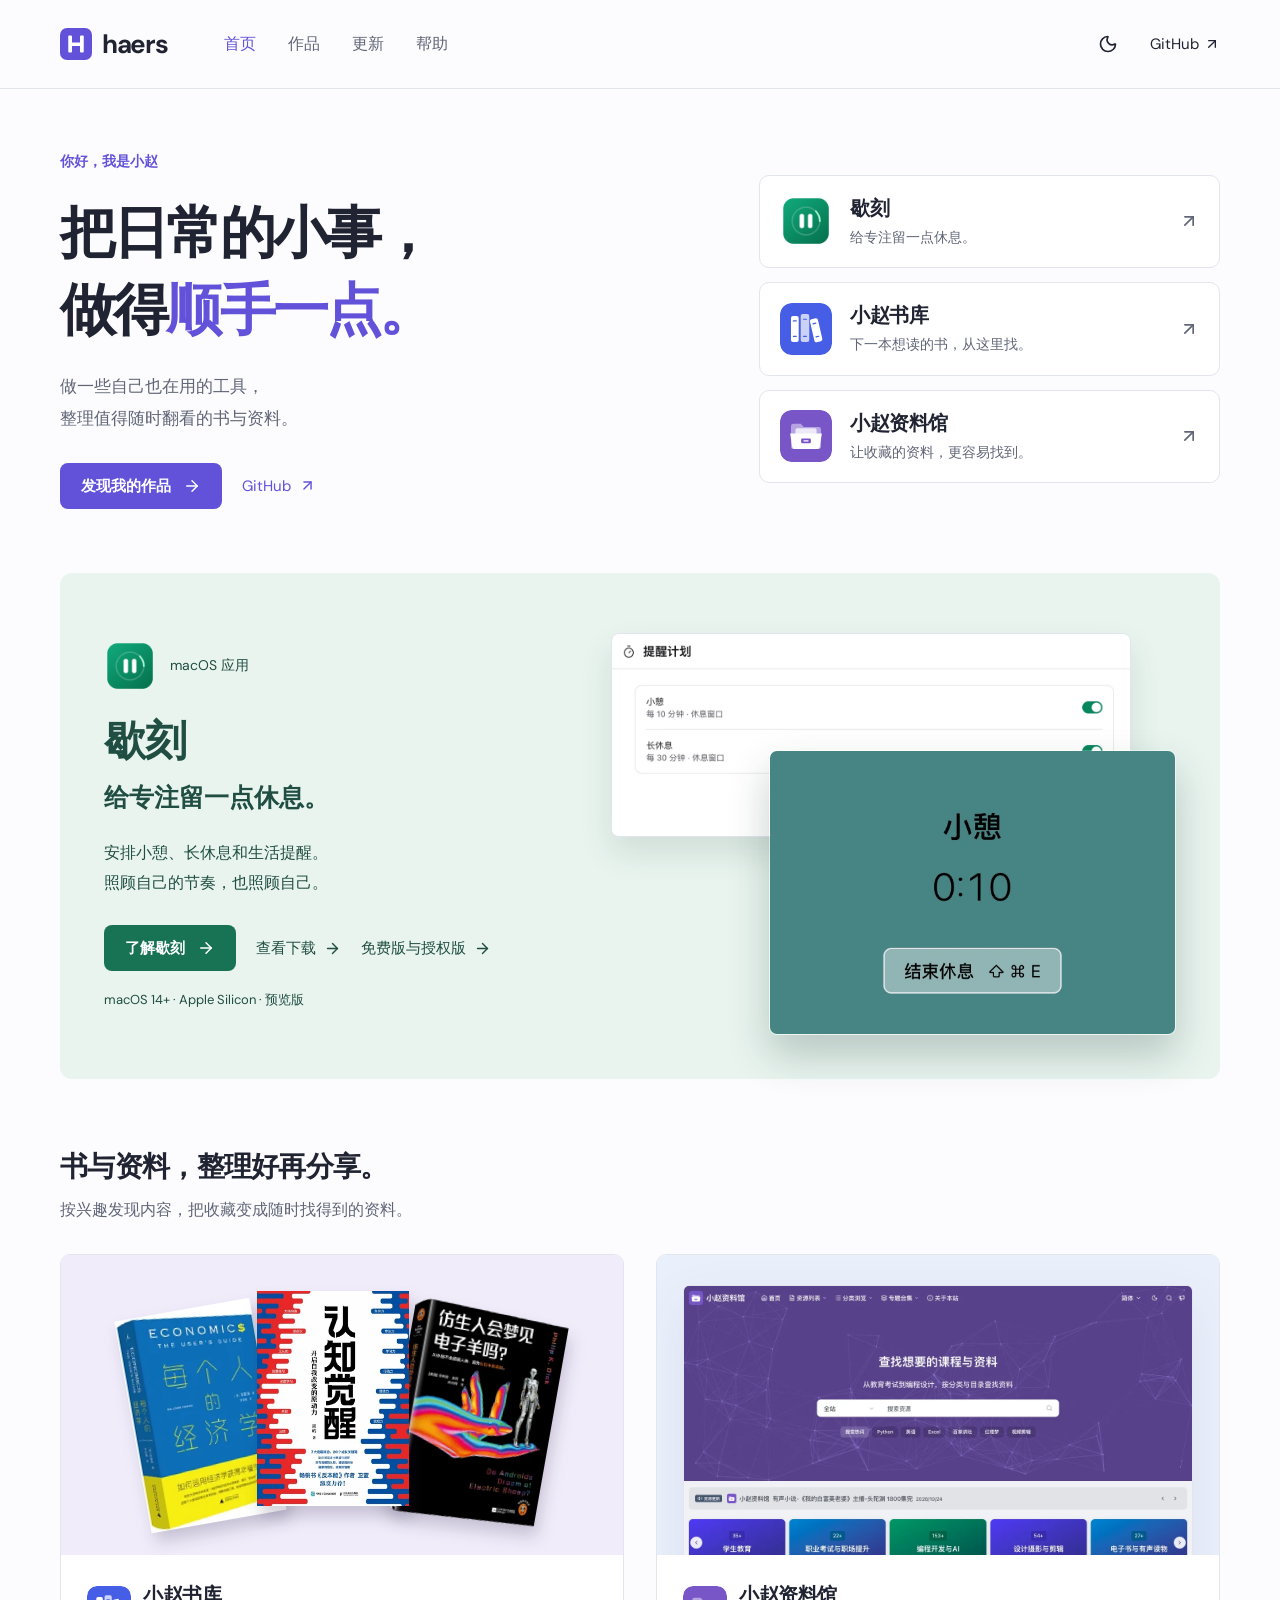
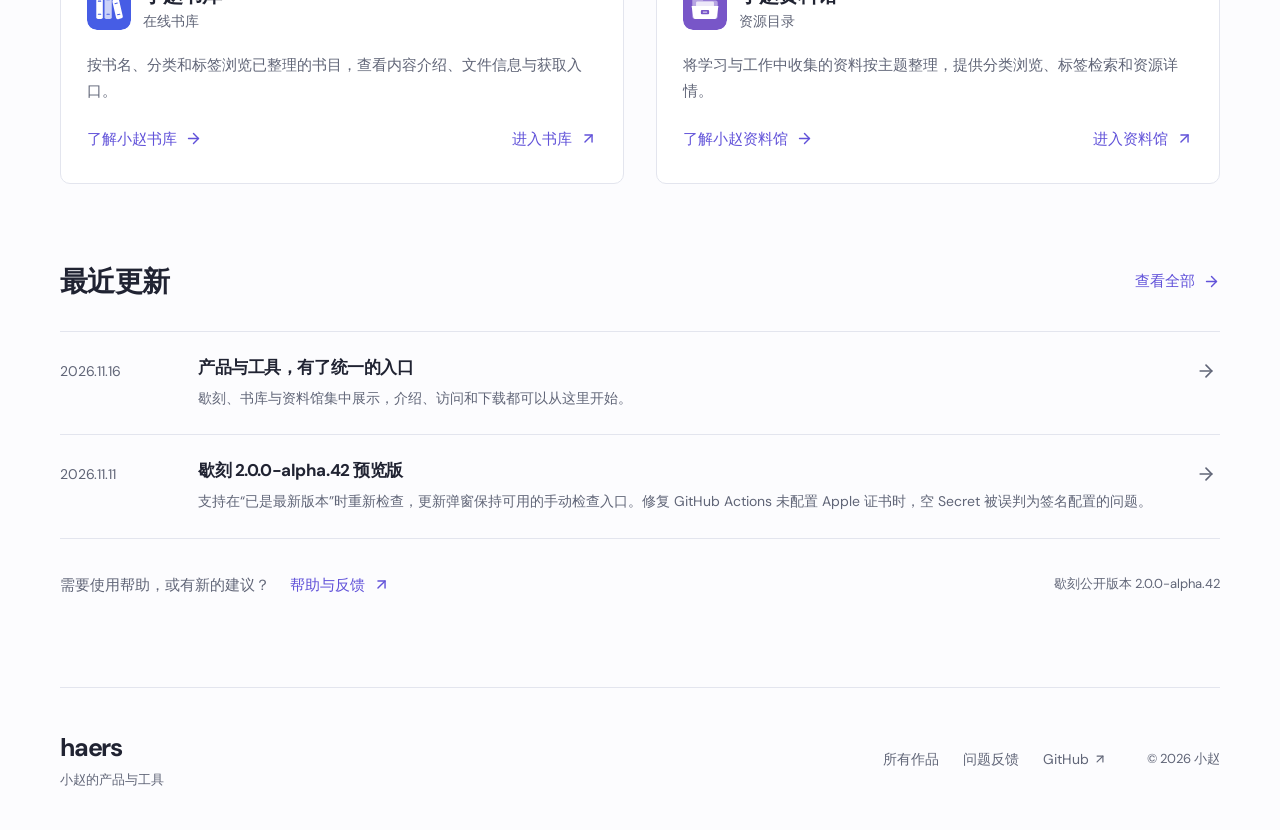
==== commit c78982f8: "更新歇刻免费版与买断授权版对比" ====
--- a/index.html
+++ b/index.html
@@ -1 +1 @@
-<!DOCTYPE html><html lang="zh-CN"><head><meta charSet="utf-8"/><meta name="viewport" content="width=device-width, initial-scale=1"/><link rel="preload" as="image" href="/brand.svg"/><link rel="preload" href="/images/xieke-icon.png" as="image"/><link rel="preload" href="/images/books-icon.svg" as="image"/><link rel="preload" href="/images/library-icon.svg" as="image"/><link rel="preload" href="/images/xieke-schedule-light.webp" as="image"/><link rel="preload" href="/images/xieke-schedule-dark.webp" as="image"/><link rel="preload" href="/images/xieke-rest.webp" as="image"/><link rel="stylesheet" href="/_next/static/chunks/0x8g7iec9nd16.css" data-precedence="next"/><link rel="preload" as="script" fetchPriority="low" href="/_next/static/chunks/0hrt_tb4vrol_.js"/><script src="/_next/static/chunks/1akr70moqai8b.js" async=""></script><script src="/_next/static/chunks/412u-j8o59kz6.js" async=""></script><script src="/_next/static/chunks/0a3_4s-d-zdrt.js" async=""></script><script src="/_next/static/chunks/turbopack-3-ry682tkyiqk.js" async=""></script><script src="/_next/static/chunks/40m66qksw18f1.js" async=""></script><title>haers · 小赵的产品与工具</title><meta name="description" content="歇刻、小赵书库与小赵资料馆。发现小赵制作的桌面工具与在线网站，查看介绍、下载和使用帮助。"/><link rel="canonical" href="https://haers.github.io/"/><meta property="og:title" content="haers · 小赵的产品与工具"/><meta property="og:description" content="歇刻、小赵书库与小赵资料馆。发现小赵制作的桌面工具与在线网站，查看介绍、下载和使用帮助。"/><meta property="og:locale" content="zh_CN"/><meta property="og:image" content="https://haers.github.io/social.png"/><meta property="og:image:width" content="1200"/><meta property="og:image:height" content="630"/><meta property="og:type" content="website"/><meta name="twitter:card" content="summary_large_image"/><meta name="twitter:title" content="haers · 小赵的产品与工具"/><meta name="twitter:description" content="歇刻、小赵书库与小赵资料馆。发现小赵制作的桌面工具与在线网站，查看介绍、下载和使用帮助。"/><meta name="twitter:image" content="https://haers.github.io/social.png"/><meta name="twitter:image:width" content="1200"/><meta name="twitter:image:height" content="630"/><link rel="icon" href="/favicon.png?v=715720519ed7"/><link rel="apple-touch-icon" href="/apple-touch-icon.png?v=715720519ed7"/><script>(function(){let t;try{t=localStorage.getItem('haers-theme')}catch{}document.documentElement.dataset.theme=t==='light'||t==='dark'?t:matchMedia('(prefers-color-scheme: dark)').matches?'dark':'light'})()</script><script src="/_next/static/chunks/0cz1d0mv5g_q7.js" noModule=""></script></head><body><div hidden=""><!--$--><!--/$--></div><a class="skip-link" href="#main">跳至正文</a><header class="site-header"><div class="container header-inner"><a class="brand" aria-label="haers 首页" href="/"><img class="brand-mark" src="/brand.svg" width="32" height="32" alt=""/><span>haers</span></a><nav aria-label="主导航"><a aria-current="page" href="/">首页</a><a href="/products/">作品</a><a href="/updates/">更新</a><a href="/help/">帮助</a></nav><div class="header-actions"><button class="icon-button" type="button" aria-label="切换为深色主题"><svg xmlns="http://www.w3.org/2000/svg" width="20" height="20" viewBox="0 0 24 24" fill="none" stroke="currentColor" stroke-width="2" stroke-linecap="round" stroke-linejoin="round" class="lucide lucide-moon" aria-hidden="true"><path d="M20.985 12.486a9 9 0 1 1-9.473-9.472c.405-.022.617.46.402.803a6 6 0 0 0 8.268 8.268c.344-.215.825-.004.803.401"></path></svg></button><a class="github-link" href="https://github.com/haers">GitHub <svg xmlns="http://www.w3.org/2000/svg" width="16" height="16" viewBox="0 0 24 24" fill="none" stroke="currentColor" stroke-width="2" stroke-linecap="round" stroke-linejoin="round" class="lucide lucide-arrow-up-right" aria-hidden="true"><path d="M7 7h10v10"></path><path d="M7 17 17 7"></path></svg></a></div></div></header><main id="main"><section class="home-intro container"><div class="home-intro-copy"><p class="eyebrow">你好，我是小赵</p><h1>把日常的小事，<br/>做得<span>顺手一点。</span></h1><p>做一些自己也在用的工具，<br/>整理值得随时翻看的书与资料。</p><div class="actions"><a class="button button-primary" href="/products/">发现我的作品<svg xmlns="http://www.w3.org/2000/svg" width="18" height="18" viewBox="0 0 24 24" fill="none" stroke="currentColor" stroke-width="2" stroke-linecap="round" stroke-linejoin="round" class="lucide lucide-arrow-right" aria-hidden="true"><path d="M5 12h14"></path><path d="m12 5 7 7-7 7"></path></svg></a><a class="text-link" href="https://github.com/haers">GitHub <svg xmlns="http://www.w3.org/2000/svg" width="17" height="17" viewBox="0 0 24 24" fill="none" stroke="currentColor" stroke-width="2" stroke-linecap="round" stroke-linejoin="round" class="lucide lucide-arrow-up-right" aria-hidden="true"><path d="M7 7h10v10"></path><path d="M7 17 17 7"></path></svg></a></div></div><nav class="home-product-links" aria-label="作品快速入口"><a class="home-product-link" href="/products/xieke/"><img src="/images/xieke-icon.png" alt="" width="52" height="52"/><div><h2>歇刻</h2><p>给专注留一点休息。</p></div><svg xmlns="http://www.w3.org/2000/svg" width="20" height="20" viewBox="0 0 24 24" fill="none" stroke="currentColor" stroke-width="2" stroke-linecap="round" stroke-linejoin="round" class="lucide lucide-arrow-up-right" aria-hidden="true"><path d="M7 7h10v10"></path><path d="M7 17 17 7"></path></svg></a><a class="home-product-link" href="/products/books/"><img src="/images/books-icon.svg" alt="" width="52" height="52"/><div><h2>小赵书库</h2><p>下一本想读的书，从这里找。</p></div><svg xmlns="http://www.w3.org/2000/svg" width="20" height="20" viewBox="0 0 24 24" fill="none" stroke="currentColor" stroke-width="2" stroke-linecap="round" stroke-linejoin="round" class="lucide lucide-arrow-up-right" aria-hidden="true"><path d="M7 7h10v10"></path><path d="M7 17 17 7"></path></svg></a><a class="home-product-link" href="/products/library/"><img src="/images/library-icon.svg" alt="" width="52" height="52"/><div><h2>小赵资料馆</h2><p>让收藏的资料，更容易找到。</p></div><svg xmlns="http://www.w3.org/2000/svg" width="20" height="20" viewBox="0 0 24 24" fill="none" stroke="currentColor" stroke-width="2" stroke-linecap="round" stroke-linejoin="round" class="lucide lucide-arrow-up-right" aria-hidden="true"><path d="M7 7h10v10"></path><path d="M7 17 17 7"></path></svg></a></nav></section><section class="container featured-product" aria-labelledby="featured-title"><div class="featured-copy"><div class="featured-identity"><img src="/images/xieke-icon.png" alt="" width="52" height="52"/><span>macOS 应用</span></div><h2 id="featured-title">歇刻</h2><p class="featured-tagline">给专注留一点休息。</p><p class="featured-description">安排小憩、长休息和生活提醒。<br/>照顾自己的节奏，也照顾自己。</p><div class="actions"><a class="button button-primary" href="/products/xieke/">了解歇刻<svg xmlns="http://www.w3.org/2000/svg" width="18" height="18" viewBox="0 0 24 24" fill="none" stroke="currentColor" stroke-width="2" stroke-linecap="round" stroke-linejoin="round" class="lucide lucide-arrow-right" aria-hidden="true"><path d="M5 12h14"></path><path d="m12 5 7 7-7 7"></path></svg></a><a class="text-link" href="/products/xieke/#download">查看下载 <svg xmlns="http://www.w3.org/2000/svg" width="17" height="17" viewBox="0 0 24 24" fill="none" stroke="currentColor" stroke-width="2" stroke-linecap="round" stroke-linejoin="round" class="lucide lucide-arrow-right" aria-hidden="true"><path d="M5 12h14"></path><path d="m12 5 7 7-7 7"></path></svg></a></div><p class="featured-platform">macOS 14+ · Apple Silicon · 预览版</p></div><div class="xieke-showcase"><div class="showcase-schedule"><img class="image-light" src="/images/xieke-schedule-light.webp" alt="歇刻提醒计划的实际界面局部" width="1232" height="480" loading="eager"/><img class="image-dark" src="/images/xieke-schedule-dark.webp" alt="歇刻提醒计划的实际界面局部" width="1232" height="480" loading="eager"/></div><div class="showcase-rest"><img src="/images/xieke-rest.webp" alt="歇刻小憩提醒，显示倒计时与结束休息入口" width="600" height="420" loading="eager"/></div></div></section><section class="container section home-online"><div class="section-heading"><div><h2>书与资料，整理好再分享。</h2><p>按兴趣发现内容，把收藏变成随时找得到的资料。</p></div></div><div class="online-grid"><article class="online-product online-books"><a class="online-visual" aria-label="了解小赵书库" href="/products/books/"><div class="book-showcase" aria-label="书库收录书目封面示例"><img src="/images/cover-economics.webp" alt="《每个人的经济学》书封" width="220" height="320" loading="lazy"/><img src="/images/cover-cognitive.webp" alt="《认知觉醒》书封" width="220" height="320" loading="lazy"/><img src="/images/cover-androids.webp" alt="《仿生人会梦见电子羊吗？》书封" width="220" height="320" loading="lazy"/></div></a><div class="online-copy"><div class="product-identity"><img src="/images/books-icon.svg" width="48" height="48" alt=""/><div><h3>小赵书库</h3><p>在线书库</p></div></div><p>按书名、分类和标签浏览已整理的书目，查看内容介绍、文件信息与获取入口。</p><div class="online-actions"><a class="text-link" href="/products/books/">了解<!-- -->小赵书库<!-- --> <svg xmlns="http://www.w3.org/2000/svg" width="17" height="17" viewBox="0 0 24 24" fill="none" stroke="currentColor" stroke-width="2" stroke-linecap="round" stroke-linejoin="round" class="lucide lucide-arrow-right" aria-hidden="true"><path d="M5 12h14"></path><path d="m12 5 7 7-7 7"></path></svg></a><a class="text-link" href="https://zhao-book.netlify.app/">进入书库<!-- --> <svg xmlns="http://www.w3.org/2000/svg" width="17" height="17" viewBox="0 0 24 24" fill="none" stroke="currentColor" stroke-width="2" stroke-linecap="round" stroke-linejoin="round" class="lucide lucide-arrow-up-right" aria-hidden="true"><path d="M7 7h10v10"></path><path d="M7 17 17 7"></path></svg></a></div></div></article><article class="online-product online-library"><a class="online-visual" aria-label="了解小赵资料馆" href="/products/library/"><div class="library-showcase"><div class="product-image product-image-library"><img class="image-light" src="/images/library-light.webp" alt="小赵资料馆首页，展示资源目录与分类入口" width="1280" height="832" loading="lazy"/><img class="image-dark" src="/images/library-dark.webp" alt="小赵资料馆首页，展示资源目录与分类入口" width="1280" height="832" loading="lazy"/></div></div></a><div class="online-copy"><div class="product-identity"><img src="/images/library-icon.svg" width="48" height="48" alt=""/><div><h3>小赵资料馆</h3><p>资源目录</p></div></div><p>将学习与工作中收集的资料按主题整理，提供分类浏览、标签检索和资源详情。</p><div class="online-actions"><a class="text-link" href="/products/library/">了解<!-- -->小赵资料馆<!-- --> <svg xmlns="http://www.w3.org/2000/svg" width="17" height="17" viewBox="0 0 24 24" fill="none" stroke="currentColor" stroke-width="2" stroke-linecap="round" stroke-linejoin="round" class="lucide lucide-arrow-right" aria-hidden="true"><path d="M5 12h14"></path><path d="m12 5 7 7-7 7"></path></svg></a><a class="text-link" href="https://zhao-library.netlify.app/">进入资料馆<!-- --> <svg xmlns="http://www.w3.org/2000/svg" width="17" height="17" viewBox="0 0 24 24" fill="none" stroke="currentColor" stroke-width="2" stroke-linecap="round" stroke-linejoin="round" class="lucide lucide-arrow-up-right" aria-hidden="true"><path d="M7 7h10v10"></path><path d="M7 17 17 7"></path></svg></a></div></div></article></div></section><section class="container section home-updates"><div class="section-heading"><div><h2>最近更新</h2></div><a class="text-link" href="/updates/">查看全部 <svg xmlns="http://www.w3.org/2000/svg" width="17" height="17" viewBox="0 0 24 24" fill="none" stroke="currentColor" stroke-width="2" stroke-linecap="round" stroke-linejoin="round" class="lucide lucide-arrow-right" aria-hidden="true"><path d="M5 12h14"></path><path d="m12 5 7 7-7 7"></path></svg></a></div><div class="update-list"><a class="update-row" href="/products/"><time dateTime="2026-11-16">2026.11.16</time><div><h3>产品与工具，有了统一的入口</h3><p>歇刻、书库与资料馆集中展示，介绍、访问和下载都可以从这里开始。</p></div><svg xmlns="http://www.w3.org/2000/svg" width="20" height="20" viewBox="0 0 24 24" fill="none" stroke="currentColor" stroke-width="2" stroke-linecap="round" stroke-linejoin="round" class="lucide lucide-arrow-right" aria-hidden="true"><path d="M5 12h14"></path><path d="m12 5 7 7-7 7"></path></svg></a><a class="update-row" href="/products/xieke/#download"><time dateTime="2026-11-11">2026.11.11</time><div><h3>歇刻 2.0.0-alpha.42 预览版</h3><p>支持在“已是最新版本”时重新检查，更新弹窗保持可用的手动检查入口。修复 GitHub Actions 未配置 Apple 证书时，空 Secret 被误判为签名配置的问题。</p></div><svg xmlns="http://www.w3.org/2000/svg" width="20" height="20" viewBox="0 0 24 24" fill="none" stroke="currentColor" stroke-width="2" stroke-linecap="round" stroke-linejoin="round" class="lucide lucide-arrow-right" aria-hidden="true"><path d="M5 12h14"></path><path d="m12 5 7 7-7 7"></path></svg></a></div><div class="home-support"><p>需要使用帮助，或有新的建议？</p><a class="text-link" href="/help/">帮助与反馈 <svg xmlns="http://www.w3.org/2000/svg" width="17" height="17" viewBox="0 0 24 24" fill="none" stroke="currentColor" stroke-width="2" stroke-linecap="round" stroke-linejoin="round" class="lucide lucide-arrow-up-right" aria-hidden="true"><path d="M7 7h10v10"></path><path d="M7 17 17 7"></path></svg></a><span class="release-caption">歇刻公开版本 <!-- -->2.0.0-alpha.42</span></div></section><!--$--><!--/$--></main><footer class="site-footer container"><div><a class="footer-brand" href="/">haers</a><p>小赵的产品与工具</p></div><nav aria-label="页脚导航"><a href="/products/">所有作品</a><a href="/help/#feedback">问题反馈</a><a href="https://github.com/haers">GitHub <svg xmlns="http://www.w3.org/2000/svg" width="14" height="14" viewBox="0 0 24 24" fill="none" stroke="currentColor" stroke-width="2" stroke-linecap="round" stroke-linejoin="round" class="lucide lucide-arrow-up-right" aria-hidden="true"><path d="M7 7h10v10"></path><path d="M7 17 17 7"></path></svg></a></nav><p class="copyright">© <!-- -->2026<!-- --> 小赵</p></footer><script id="_R_">(globalThis["TURBOPACK"] || (globalThis["TURBOPACK"] = [])).push({"otherChunks":["static/chunks/0hrt_tb4vrol_.js","static/chunks/1akr70moqai8b.js","static/chunks/412u-j8o59kz6.js","static/chunks/0a3_4s-d-zdrt.js"],"runtimeModuleIds":[49006]});</script><script src="/_next/static/chunks/0hrt_tb4vrol_.js" async=""></script><script>(self.__next_f=self.__next_f||[]).push([0])</script><script>self.__next_f.push([1,"1:\"$Sreact.fragment\"\n2:\"/_next/static/chunks/40m66qksw18f1.js\"\n3:I[93963,[\"$2\"],\"Header\"]\n4:I[94588,[\"$2\"],\"default\"]\n5:I[51579,[\"$2\"],\"default\"]\n6:I[79448,[\"$2\"],\"\"]\n7:I[95639,[\"$2\"],\"default\"]\nf:\"ViewportBoundary\"\n10:I[99105,[\"$2\"],\"$f\"]\n12:\"MetadataBoundary\"\n13:I[99105,[\"$2\"],\"$12\"]\n14:\"$Sreact.suspense\"\n16:I[31689,[\"$2\"],\"default\",1]\n:HL[\"/_next/static/chunks/0x8g7iec9nd16.css\",\"style\"]\n:HL[\"/images/xieke-icon.png\",\"image\"]\n:HL[\"/images/books-icon.svg\",\"image\"]\n:HL[\"/images/library-icon.svg\",\"image\"]\n"])</script><script>self.__next_f.push([1,"8:[[\"children\",{\"s\":\"__PAGE__\",\"h\":512,\"d\":{\"r\":[\"$\",\"$1\",\"c\",{\"children\":[[[\"$\",\"section\",null,{\"className\":\"home-intro container\",\"children\":[[\"$\",\"div\",null,{\"className\":\"home-intro-copy\",\"children\":[[\"$\",\"p\",null,{\"className\":\"eyebrow\",\"children\":\"你好，我是小赵\"}],[\"$\",\"h1\",null,{\"children\":[\"把日常的小事，\",[\"$\",\"br\",null,{}],\"做得\",[\"$\",\"span\",null,{\"children\":\"顺手一点。\"}]]}],[\"$\",\"p\",null,{\"children\":[\"做一些自己也在用的工具，\",[\"$\",\"br\",null,{}],\"整理值得随时翻看的书与资料。\"]}],[\"$\",\"div\",null,{\"className\":\"actions\",\"children\":[[\"$\",\"$L6\",null,{\"className\":\"button button-primary\",\"href\":\"/products/\",\"children\":[\"发现我的作品\",[\"$\",\"$L7\",null,{\"ref\":\"$undefined\",\"icon\":\"$0:t:t:d:r:props:children:1:props:children:1:props:children:2:props:children:props:notFound:0:props:children:3:props:children:1:props:icon\",\"className\":\"$undefined\",\"size\":18,\"aria-hidden\":true}]]}],[\"$\",\"a\",null,{\"className\":\"text-link\",\"href\":\"https://github.com/haers\",\"children\":[\"GitHub \",[\"$\",\"$L7\",null,{\"ref\":\"$undefined\",\"icon\":\"$0:t:t:d:r:props:children:1:props:children:1:props:children:3:props:children:1:props:children:2:props:children:1:props:icon\",\"className\":\"$undefined\",\"size\":17}]]}]]}]]}],[\"$\",\"nav\",null,{\"className\":\"home-product-links\",\"aria-label\":\"作品快速入口\",\"children\":[[\"$\",\"$L6\",\"xieke\",{\"href\":\"/products/xieke/\",\"className\":\"home-product-link\",\"children\":[[\"$\",\"img\",null,{\"src\":\"/images/xieke-icon.png\",\"alt\":\"\",\"width\":52,\"height\":52}],[\"$\",\"div\",null,{\"children\":[[\"$\",\"h2\",null,{\"children\":\"歇刻\"}],[\"$\",\"p\",null,{\"children\":\"给专注留一点休息。\"}]]}],[\"$\",\"$L7\",null,{\"ref\":\"$undefined\",\"icon\":\"$0:t:t:d:r:props:children:1:props:children:1:props:children:3:props:children:1:props:children:2:props:children:1:props:icon\",\"className\":\"$undefined\",\"size\":20,\"aria-hidden\":true}]]}],[\"$\",\"$L6\",\"books\",{\"href\":\"/products/books/\",\"className\":\"home-product-link\",\"children\":[[\"$\",\"img\",null,{\"src\":\"/images/books-icon.svg\",\"alt\":\"\",\"width\":52,\"height\":52}],[\"$\",\"div\",null,{\"children\":[[\"$\",\"h2\",null,{\"children\":\"小赵书库\"}],[\"$\",\"p\",null,{\"children\":\"下一本想读的书，从这里找。\"}]]}],[\"$\",\"$L7\",null,{\"ref\":\"$undefined\",\"icon\":\"$0:t:t:d:r:props:children:1:props:children:1:props:children:3:props:children:1:props:children:2:props:children:1:props:icon\",\"className\":\"$undefined\",\"size\":20,\"aria-hidden\":true}]]}],[\"$\",\"$L6\",\"library\",{\"href\":\"/products/library/\",\"className\":\"home-product-link\",\"children\":[[\"$\",\"img\",null,{\"src\":\"/images/library-icon.svg\",\"alt\":\"\",\"width\":52,\"height\":52}],[\"$\",\"div\",null,{\"children\":[[\"$\",\"h2\",null,{\"children\":\"小赵资料馆\"}],[\"$\",\"p\",null,{\"children\":\"让收藏的资料，更容易找到。\"}]]}],[\"$\",\"$L7\",null,{\"ref\":\"$undefined\",\"icon\":\"$0:t:t:d:r:props:children:1:props:children:1:props:children:3:props:children:1:props:children:2:props:children:1:props:icon\",\"className\":\"$undefined\",\"size\":20,\"aria-hidden\":true}]]}]]}]]}],[\"$\",\"section\",null,{\"className\":\"container featured-product\",\"aria-labelledby\":\"featured-title\",\"children\":[[\"$\",\"div\",null,{\"className\":\"featured-copy\",\"children\":[[\"$\",\"div\",null,{\"className\":\"featured-identity\",\"children\":[[\"$\",\"img\",null,{\"src\":\"/images/xieke-icon.png\",\"alt\":\"\",\"width\":52,\"height\":52}],[\"$\",\"span\",null,{\"children\":\"macOS 应用\"}]]}],[\"$\",\"h2\",null,{\"id\":\"featured-title\",\"children\":\"歇刻\"}],[\"$\",\"p\",null,{\"className\":\"featured-tagline\",\"children\":\"给专注留一点休息。\"}],[\"$\",\"p\",null,{\"className\":\"featured-description\",\"children\":[\"安排小憩、长休息和生活提醒。\",[\"$\",\"br\",null,{}],\"照顾自己的节奏，也照顾自己。\"]}],[\"$\",\"div\",null,{\"className\":\"actions\",\"children\":[[\"$\",\"$L6\",null,{\"className\":\"button button-primary\",\"href\":\"/products/xieke/\",\"children\":[\"了解歇刻\",[\"$\",\"$L7\",null,{\"ref\":\"$undefined\",\"icon\":\"$0:t:t:d:r:props:children:1:props:children:1:props:children:2:props:children:props:notFound:0:props:children:3:props:children:1:props:icon\",\"className\":\"$undefined\",\"size\":18,\"aria-hidden\":true}]]}],[\"$\",\"$L6\",null,{\"className\":\"text-link\",\"href\":\"/products/xieke/#download\",\"children\":[\"查看下载 \",\"$L9\"]}]]}],\"$La\"]}],\"$Lb\"]}],\"$Lc\",\"$Ld\"],null,\"$Le\"]}],\"p\":false,\"v\":null}}]]\n"])</script><script>self.__next_f.push([1,"0:{\"P\":null,\"c\":[\"\",\"\"],\"q\":\"\",\"i\":false,\"t\":{\"t\":{\"s\":\"\",\"h\":528,\"d\":{\"r\":[\"$\",\"$1\",\"c\",{\"children\":[[[\"$\",\"link\",\"0\",{\"rel\":\"stylesheet\",\"href\":\"/_next/static/chunks/0x8g7iec9nd16.css\",\"precedence\":\"next\",\"crossOrigin\":\"$undefined\",\"nonce\":\"$undefined\"}],[\"$\",\"script\",\"script-0\",{\"src\":\"/_next/static/chunks/40m66qksw18f1.js\",\"async\":true,\"nonce\":\"$undefined\"}]],[\"$\",\"html\",null,{\"lang\":\"zh-CN\",\"suppressHydrationWarning\":true,\"children\":[[\"$\",\"head\",null,{\"children\":[\"$\",\"script\",null,{\"dangerouslySetInnerHTML\":{\"__html\":\"(function(){let t;try{t=localStorage.getItem('haers-theme')}catch{}document.documentElement.dataset.theme=t==='light'||t==='dark'?t:matchMedia('(prefers-color-scheme: dark)').matches?'dark':'light'})()\"}}]}],[\"$\",\"body\",null,{\"children\":[[\"$\",\"a\",null,{\"className\":\"skip-link\",\"href\":\"#main\",\"children\":\"跳至正文\"}],[\"$\",\"$L3\",null,{}],[\"$\",\"main\",null,{\"id\":\"main\",\"children\":[\"$\",\"$L4\",null,{\"parallelRouterKey\":\"children\",\"error\":\"$undefined\",\"errorStyles\":\"$undefined\",\"errorScripts\":\"$undefined\",\"template\":[\"$\",\"$L5\",null,{}],\"templateStyles\":\"$undefined\",\"templateScripts\":\"$undefined\",\"notFound\":[[\"$\",\"div\",null,{\"className\":\"container page-content empty-page\",\"children\":[[\"$\",\"p\",null,{\"className\":\"eyebrow\",\"children\":\"404\"}],[\"$\",\"h1\",null,{\"children\":\"这个页面走丢了。\"}],[\"$\",\"p\",null,{\"children\":\"可以回到首页，或从作品目录继续浏览。\"}],[\"$\",\"$L6\",null,{\"className\":\"button button-primary\",\"href\":\"/\",\"children\":[\"回到首页\",[\"$\",\"$L7\",null,{\"ref\":\"$undefined\",\"icon\":{\"name\":\"arrow-right\",\"size\":24,\"node\":[[\"path\",{\"d\":\"M5 12h14\",\"key\":\"1ays0h\"}],[\"path\",{\"d\":\"m12 5 7 7-7 7\",\"key\":\"xquz4c\"}]]},\"className\":\"$undefined\",\"size\":18,\"aria-hidden\":true}]]}]]}],[]],\"forbidden\":\"$undefined\",\"unauthorized\":\"$undefined\"}]}],[\"$\",\"footer\",null,{\"className\":\"site-footer container\",\"children\":[[\"$\",\"div\",null,{\"children\":[[\"$\",\"$L6\",null,{\"className\":\"footer-brand\",\"href\":\"/\",\"children\":\"haers\"}],[\"$\",\"p\",null,{\"children\":\"小赵的产品与工具\"}]]}],[\"$\",\"nav\",null,{\"aria-label\":\"页脚导航\",\"children\":[[\"$\",\"$L6\",null,{\"href\":\"/products/\",\"children\":\"所有作品\"}],[\"$\",\"$L6\",null,{\"href\":\"/help/#feedback\",\"children\":\"问题反馈\"}],[\"$\",\"a\",null,{\"href\":\"https://github.com/haers\",\"children\":[\"GitHub \",[\"$\",\"$L7\",null,{\"ref\":\"$undefined\",\"icon\":{\"name\":\"arrow-up-right\",\"size\":24,\"node\":[[\"path\",{\"d\":\"M7 7h10v10\",\"key\":\"1tivn9\"}],[\"path\",{\"d\":\"M7 17 17 7\",\"key\":\"1vkiza\"}]]},\"className\":\"$undefined\",\"size\":14}]]}]]}],[\"$\",\"p\",null,{\"className\":\"copyright\",\"children\":[\"© \",2026,\" 小赵\"]}]]}]]}]]}]]}],\"p\":false,\"v\":null},\"c\":\"$Q8\"},\"h\":{\"r\":[\"$\",\"$1\",\"h\",{\"children\":[null,[\"$\",\"$L10\",null,{\"children\":\"$L11\"}],[\"$\",\"$L13\",null,{\"children\":[[\"$\",\"div\",null,{\"hidden\":true,\"children\":[\"$\",\"$14\",null,{\"name\":\"Next.Metadata\",\"children\":\"$L15\"}]}],null]}],null]}],\"p\":false,\"v\":null}},\"m\":\"$undefined\",\"G\":[\"$16\",[[\"$\",\"link\",\"0\",{\"rel\":\"stylesheet\",\"href\":\"/_next/static/chunks/0x8g7iec9nd16.css\",\"precedence\":\"next\",\"crossOrigin\":\"$undefined\",\"nonce\":\"$undefined\"}]]],\"S\":true,\"r\":\"$undefined\",\"s\":\"$undefined\",\"a\":\"$undefined\",\"l\":\"$undefined\",\"p\":\"$undefined\",\"d\":\"$undefined\",\"b\":\"BgiIe4zPg5Cn2qjfxcnm5\"}\n"])</script><script>self.__next_f.push([1,"17:I[99105,[\"$2\"],\"OutletBoundary\"]\n:HL[\"/images/xieke-schedule-light.webp\",\"image\"]\n:HL[\"/images/xieke-schedule-dark.webp\",\"image\"]\n:HL[\"/images/xieke-rest.webp\",\"image\"]\n9:[\"$\",\"$L7\",null,{\"ref\":\"$undefined\",\"icon\":\"$0:t:t:d:r:props:children:1:props:children:1:props:children:2:props:children:props:notFound:0:props:children:3:props:children:1:props:icon\",\"className\":\"$undefined\",\"size\":17}]\na:[\"$\",\"p\",null,{\"className\":\"featured-platform\",\"children\":\"macOS 14+ · Apple Silicon · 预览版\"}]\nb:[\"$\",\"div\",null,{\"className\":\"xieke-showcase\",\"children\":[[\"$\",\"div\",null,{\"className\":\"showcase-schedule\",\"children\":[[\"$\",\"img\",null,{\"className\":\"image-light\",\"src\":\"/images/xieke-schedule-light.webp\",\"alt\":\"歇刻提醒计划的实际界面局部\",\"width\":1232,\"height\":480,\"loading\":\"eager\"}],[\"$\",\"img\",null,{\"className\":\"image-dark\",\"src\":\"/images/xieke-schedule-dark.webp\",\"alt\":\"歇刻提醒计划的实际界面局部\",\"width\":1232,\"height\":480,\"loading\":\"eager\"}]]}],[\"$\",\"div\",null,{\"className\":\"showcase-rest\",\"children\":[\"$\",\"img\",null,{\"src\":\"/images/xieke-rest.webp\",\"alt\":\"歇刻小憩提醒，显示倒计时与结束休息入口\",\"width\":600,\"height\":420,\"loading\":\"eager\"}]}]]}]\n"])</script><script>self.__next_f.push([1,"c:[\"$\",\"section\",null,{\"className\":\"container section home-online\",\"children\":[[\"$\",\"div\",null,{\"className\":\"section-heading\",\"children\":[[\"$\",\"div\",null,{\"children\":[[\"$\",\"h2\",null,{\"children\":\"书与资料，整理好再分享。\"}],[\"$\",\"p\",null,{\"children\":\"按兴趣发现内容，把收藏变成随时找得到的资料。\"}]]}],\"$undefined\"]}],[\"$\",\"div\",null,{\"className\":\"online-grid\",\"children\":[[\"$\",\"article\",\"books\",{\"className\":\"online-product online-books\",\"children\":[[\"$\",\"$L6\",null,{\"className\":\"online-visual\",\"href\":\"/products/books/\",\"aria-label\":\"了解小赵书库\",\"children\":[\"$\",\"div\",null,{\"className\":\"book-showcase\",\"aria-label\":\"书库收录书目封面示例\",\"children\":[[\"$\",\"img\",null,{\"src\":\"/images/cover-economics.webp\",\"alt\":\"《每个人的经济学》书封\",\"width\":220,\"height\":320,\"loading\":\"lazy\"}],[\"$\",\"img\",null,{\"src\":\"/images/cover-cognitive.webp\",\"alt\":\"《认知觉醒》书封\",\"width\":220,\"height\":320,\"loading\":\"lazy\"}],[\"$\",\"img\",null,{\"src\":\"/images/cover-androids.webp\",\"alt\":\"《仿生人会梦见电子羊吗？》书封\",\"width\":220,\"height\":320,\"loading\":\"lazy\"}]]}]}],[\"$\",\"div\",null,{\"className\":\"online-copy\",\"children\":[[\"$\",\"div\",null,{\"className\":\"product-identity\",\"children\":[[\"$\",\"img\",null,{\"src\":\"/images/books-icon.svg\",\"width\":48,\"height\":48,\"alt\":\"\"}],[\"$\",\"div\",null,{\"children\":[[\"$\",\"h3\",null,{\"children\":\"小赵书库\"}],[\"$\",\"p\",null,{\"children\":\"在线书库\"}]]}]]}],[\"$\",\"p\",null,{\"children\":\"按书名、分类和标签浏览已整理的书目，查看内容介绍、文件信息与获取入口。\"}],[\"$\",\"div\",null,{\"className\":\"online-actions\",\"children\":[[\"$\",\"$L6\",null,{\"className\":\"text-link\",\"href\":\"/products/books/\",\"children\":[\"了解\",\"小赵书库\",\" \",[\"$\",\"$L7\",null,{\"ref\":\"$undefined\",\"icon\":\"$0:t:t:d:r:props:children:1:props:children:1:props:children:2:props:children:props:notFound:0:props:children:3:props:children:1:props:icon\",\"className\":\"$undefined\",\"size\":17}]]}],[\"$\",\"a\",null,{\"className\":\"text-link\",\"href\":\"https://zhao-book.netlify.app/\",\"children\":[\"进入书库\",\" \",[\"$\",\"$L7\",null,{\"ref\":\"$undefined\",\"icon\":\"$0:t:t:d:r:props:children:1:props:children:1:props:children:3:props:children:1:props:children:2:props:children:1:props:icon\",\"className\":\"$undefined\",\"size\":17}]]}]]}]]}]]}],[\"$\",\"article\",\"library\",{\"className\":\"online-product online-library\",\"children\":[[\"$\",\"$L6\",null,{\"className\":\"online-visual\",\"href\":\"/products/library/\",\"aria-label\":\"了解小赵资料馆\",\"children\":[\"$\",\"div\",null,{\"className\":\"library-showcase\",\"children\":[\"$\",\"div\",null,{\"className\":\"product-image product-image-library\",\"children\":[[\"$\",\"img\",null,{\"className\":\"image-light\",\"src\":\"/images/library-light.webp\",\"alt\":\"小赵资料馆首页，展示资源目录与分类入口\",\"width\":1280,\"height\":832,\"loading\":\"lazy\"}],[\"$\",\"img\",null,{\"className\":\"image-dark\",\"src\":\"/images/library-dark.webp\",\"alt\":\"小赵资料馆首页，展示资源目录与分类入口\",\"width\":1280,\"height\":832,\"loading\":\"lazy\"}]]}]}]}],[\"$\",\"div\",null,{\"className\":\"online-copy\",\"children\":[[\"$\",\"div\",null,{\"className\":\"product-identity\",\"children\":[[\"$\",\"img\",null,{\"src\":\"/images/library-icon.svg\",\"width\":48,\"height\":48,\"alt\":\"\"}],[\"$\",\"div\",null,{\"children\":[[\"$\",\"h3\",null,{\"children\":\"小赵资料馆\"}],[\"$\",\"p\",null,{\"children\":\"资源目录\"}]]}]]}],[\"$\",\"p\",null,{\"children\":\"将学习与工作中收集的资料按主题整理，提供分类浏览、标签检索和资源详情。\"}],[\"$\",\"div\",null,{\"className\":\"online-actions\",\"children\":[[\"$\",\"$L6\",null,{\"className\":\"text-link\",\"href\":\"/products/library/\",\"children\":[\"了解\",\"小赵资料馆\",\" \",[\"$\",\"$L7\",null,{\"ref\":\"$undefined\",\"icon\":\"$0:t:t:d:r:props:children:1:props:children:1:props:children:2:props:children:props:notFound:0:props:children:3:props:children:1:props:icon\",\"className\":\"$undefined\",\"size\":17}]]}],[\"$\",\"a\",null,{\"className\":\"text-link\",\"href\":\"https://zhao-library.netlify.app/\",\"children\":[\"进入资料馆\",\" \",[\"$\",\"$L7\",null,{\"ref\":\"$undefined\",\"icon\":\"$0:t:t:d:r:props:children:1:props:children:1:props:children:3:props:children:1:props:children:2:props:children:1:props:icon\",\"className\":\"$undefined\",\"size\":17}]]}]]}]]}]]}]]}]]}]\n"])</script><script>self.__next_f.push([1,"d:[\"$\",\"section\",null,{\"className\":\"container section home-updates\",\"children\":[[\"$\",\"div\",null,{\"className\":\"section-heading\",\"children\":[[\"$\",\"div\",null,{\"children\":[[\"$\",\"h2\",null,{\"children\":\"最近更新\"}],\"$undefined\"]}],[\"$\",\"$L6\",null,{\"className\":\"text-link\",\"href\":\"/updates/\",\"children\":[\"查看全部 \",[\"$\",\"$L7\",null,{\"ref\":\"$undefined\",\"icon\":\"$0:t:t:d:r:props:children:1:props:children:1:props:children:2:props:children:props:notFound:0:props:children:3:props:children:1:props:icon\",\"className\":\"$undefined\",\"size\":17,\"aria-hidden\":true}]]}]]}],[\"$\",\"div\",null,{\"className\":\"update-list\",\"children\":[[\"$\",\"$L6\",\"产品与工具，有了统一的入口\",{\"className\":\"update-row\",\"href\":\"/products/\",\"children\":[[\"$\",\"time\",null,{\"dateTime\":\"2026-11-16\",\"children\":\"2026.11.16\"}],[\"$\",\"div\",null,{\"children\":[[\"$\",\"h3\",null,{\"children\":\"产品与工具，有了统一的入口\"}],[\"$\",\"p\",null,{\"children\":\"歇刻、书库与资料馆集中展示，介绍、访问和下载都可以从这里开始。\"}]]}],[\"$\",\"$L7\",null,{\"ref\":\"$undefined\",\"icon\":\"$0:t:t:d:r:props:children:1:props:children:1:props:children:2:props:children:props:notFound:0:props:children:3:props:children:1:props:icon\",\"className\":\"$undefined\",\"size\":20}]]}],[\"$\",\"$L6\",\"歇刻 2.0.0-alpha.42 预览版\",{\"className\":\"update-row\",\"href\":\"/products/xieke/#download\",\"children\":[[\"$\",\"time\",null,{\"dateTime\":\"2026-11-11\",\"children\":\"2026.11.11\"}],[\"$\",\"div\",null,{\"children\":[[\"$\",\"h3\",null,{\"children\":\"歇刻 2.0.0-alpha.42 预览版\"}],[\"$\",\"p\",null,{\"children\":\"支持在“已是最新版本”时重新检查，更新弹窗保持可用的手动检查入口。修复 GitHub Actions 未配置 Apple 证书时，空 Secret 被误判为签名配置的问题。\"}]]}],[\"$\",\"$L7\",null,{\"ref\":\"$undefined\",\"icon\":\"$0:t:t:d:r:props:children:1:props:children:1:props:children:2:props:children:props:notFound:0:props:children:3:props:children:1:props:icon\",\"className\":\"$undefined\",\"size\":20}]]}]]}],[\"$\",\"div\",null,{\"className\":\"home-support\",\"children\":[[\"$\",\"p\",null,{\"children\":\"需要使用帮助，或有新的建议？\"}],[\"$\",\"$L6\",null,{\"className\":\"text-link\",\"href\":\"/help/\",\"children\":[\"帮助与反馈 \",[\"$\",\"$L7\",null,{\"ref\":\"$undefined\",\"icon\":\"$0:t:t:d:r:props:children:1:props:children:1:props:children:3:props:children:1:props:children:2:props:children:1:props:icon\",\"className\":\"$undefined\",\"size\":17}]]}],[\"$\",\"span\",null,{\"className\":\"release-caption\",\"children\":[\"歇刻公开版本 \",\"2.0.0-alpha.42\"]}]]}]]}]\n"])</script><script>self.__next_f.push([1,"e:[\"$\",\"$L17\",null,{\"children\":[\"$\",\"$14\",null,{\"name\":\"Next.MetadataOutlet\",\"children\":\"$@18\"}]}]\n"])</script><script>self.__next_f.push([1,"11:[[\"$\",\"meta\",\"0\",{\"charSet\":\"utf-8\"}],[\"$\",\"meta\",\"1\",{\"name\":\"viewport\",\"content\":\"width=device-width, initial-scale=1\"}]]\n"])</script><script>self.__next_f.push([1,"19:I[2311,[\"$2\"],\"IconMark\"]\n"])</script><script>self.__next_f.push([1,"15:[[\"$\",\"title\",\"0\",{\"children\":\"haers · 小赵的产品与工具\"}],[\"$\",\"meta\",\"1\",{\"name\":\"description\",\"content\":\"歇刻、小赵书库与小赵资料馆。发现小赵制作的桌面工具与在线网站，查看介绍、下载和使用帮助。\"}],[\"$\",\"link\",\"2\",{\"rel\":\"canonical\",\"href\":\"https://haers.github.io/\"}],[\"$\",\"meta\",\"3\",{\"property\":\"og:title\",\"content\":\"haers · 小赵的产品与工具\"}],[\"$\",\"meta\",\"4\",{\"property\":\"og:description\",\"content\":\"歇刻、小赵书库与小赵资料馆。发现小赵制作的桌面工具与在线网站，查看介绍、下载和使用帮助。\"}],[\"$\",\"meta\",\"5\",{\"property\":\"og:locale\",\"content\":\"zh_CN\"}],[\"$\",\"meta\",\"6\",{\"property\":\"og:image\",\"content\":\"https://haers.github.io/social.png\"}],[\"$\",\"meta\",\"7\",{\"property\":\"og:image:width\",\"content\":\"1200\"}],[\"$\",\"meta\",\"8\",{\"property\":\"og:image:height\",\"content\":\"630\"}],[\"$\",\"meta\",\"9\",{\"property\":\"og:type\",\"content\":\"website\"}],[\"$\",\"meta\",\"10\",{\"name\":\"twitter:card\",\"content\":\"summary_large_image\"}],[\"$\",\"meta\",\"11\",{\"name\":\"twitter:title\",\"content\":\"haers · 小赵的产品与工具\"}],[\"$\",\"meta\",\"12\",{\"name\":\"twitter:description\",\"content\":\"歇刻、小赵书库与小赵资料馆。发现小赵制作的桌面工具与在线网站，查看介绍、下载和使用帮助。\"}],[\"$\",\"meta\",\"13\",{\"name\":\"twitter:image\",\"content\":\"https://haers.github.io/social.png\"}],[\"$\",\"meta\",\"14\",{\"name\":\"twitter:image:width\",\"content\":\"1200\"}],[\"$\",\"meta\",\"15\",{\"name\":\"twitter:image:height\",\"content\":\"630\"}],[\"$\",\"link\",\"16\",{\"rel\":\"icon\",\"href\":\"/favicon.png?v=715720519ed7\"}],[\"$\",\"link\",\"17\",{\"rel\":\"apple-touch-icon\",\"href\":\"/apple-touch-icon.png?v=715720519ed7\"}],[\"$\",\"$L19\",\"18\",{}]]\n"])</script><script>self.__next_f.push([1,"18:null\n"])</script></body></html>+<!DOCTYPE html><html lang="zh-CN"><head><meta charSet="utf-8"/><meta name="viewport" content="width=device-width, initial-scale=1"/><link rel="preload" as="image" href="/brand.svg"/><link rel="preload" href="/images/xieke-icon.png" as="image"/><link rel="preload" href="/images/books-icon.svg" as="image"/><link rel="preload" href="/images/library-icon.svg" as="image"/><link rel="preload" href="/images/xieke-schedule-light.webp" as="image"/><link rel="preload" href="/images/xieke-schedule-dark.webp" as="image"/><link rel="preload" href="/images/xieke-rest.webp" as="image"/><link rel="stylesheet" href="/_next/static/chunks/0shjw5a8i5x46.css" data-precedence="next"/><link rel="preload" as="script" fetchPriority="low" href="/_next/static/chunks/0hrt_tb4vrol_.js"/><script src="/_next/static/chunks/1akr70moqai8b.js" async=""></script><script src="/_next/static/chunks/412u-j8o59kz6.js" async=""></script><script src="/_next/static/chunks/0a3_4s-d-zdrt.js" async=""></script><script src="/_next/static/chunks/turbopack-3-ry682tkyiqk.js" async=""></script><script src="/_next/static/chunks/40m66qksw18f1.js" async=""></script><title>haers · 小赵的产品与工具</title><meta name="description" content="歇刻、小赵书库与小赵资料馆。发现小赵制作的桌面工具与在线网站，查看介绍、下载和使用帮助。"/><link rel="canonical" href="https://haers.github.io/"/><meta property="og:title" content="haers · 小赵的产品与工具"/><meta property="og:description" content="歇刻、小赵书库与小赵资料馆。发现小赵制作的桌面工具与在线网站，查看介绍、下载和使用帮助。"/><meta property="og:locale" content="zh_CN"/><meta property="og:image" content="https://haers.github.io/social.png"/><meta property="og:image:width" content="1200"/><meta property="og:image:height" content="630"/><meta property="og:type" content="website"/><meta name="twitter:card" content="summary_large_image"/><meta name="twitter:title" content="haers · 小赵的产品与工具"/><meta name="twitter:description" content="歇刻、小赵书库与小赵资料馆。发现小赵制作的桌面工具与在线网站，查看介绍、下载和使用帮助。"/><meta name="twitter:image" content="https://haers.github.io/social.png"/><meta name="twitter:image:width" content="1200"/><meta name="twitter:image:height" content="630"/><link rel="icon" href="/favicon.png?v=715720519ed7"/><link rel="apple-touch-icon" href="/apple-touch-icon.png?v=715720519ed7"/><script>(function(){let t;try{t=localStorage.getItem('haers-theme')}catch{}document.documentElement.dataset.theme=t==='light'||t==='dark'?t:matchMedia('(prefers-color-scheme: dark)').matches?'dark':'light'})()</script><script src="/_next/static/chunks/0cz1d0mv5g_q7.js" noModule=""></script></head><body><div hidden=""><!--$--><!--/$--></div><a class="skip-link" href="#main">跳至正文</a><header class="site-header"><div class="container header-inner"><a class="brand" aria-label="haers 首页" href="/"><img class="brand-mark" src="/brand.svg" width="32" height="32" alt=""/><span>haers</span></a><nav aria-label="主导航"><a aria-current="page" href="/">首页</a><a href="/products/">作品</a><a href="/updates/">更新</a><a href="/help/">帮助</a></nav><div class="header-actions"><button class="icon-button" type="button" aria-label="切换为深色主题"><svg xmlns="http://www.w3.org/2000/svg" width="20" height="20" viewBox="0 0 24 24" fill="none" stroke="currentColor" stroke-width="2" stroke-linecap="round" stroke-linejoin="round" class="lucide lucide-moon" aria-hidden="true"><path d="M20.985 12.486a9 9 0 1 1-9.473-9.472c.405-.022.617.46.402.803a6 6 0 0 0 8.268 8.268c.344-.215.825-.004.803.401"></path></svg></button><a class="github-link" href="https://github.com/haers">GitHub <svg xmlns="http://www.w3.org/2000/svg" width="16" height="16" viewBox="0 0 24 24" fill="none" stroke="currentColor" stroke-width="2" stroke-linecap="round" stroke-linejoin="round" class="lucide lucide-arrow-up-right" aria-hidden="true"><path d="M7 7h10v10"></path><path d="M7 17 17 7"></path></svg></a></div></div></header><main id="main"><section class="home-intro container"><div class="home-intro-copy"><p class="eyebrow">你好，我是小赵</p><h1>把日常的小事，<br/>做得<span>顺手一点。</span></h1><p>做一些自己也在用的工具，<br/>整理值得随时翻看的书与资料。</p><div class="actions"><a class="button button-primary" href="/products/">发现我的作品<svg xmlns="http://www.w3.org/2000/svg" width="18" height="18" viewBox="0 0 24 24" fill="none" stroke="currentColor" stroke-width="2" stroke-linecap="round" stroke-linejoin="round" class="lucide lucide-arrow-right" aria-hidden="true"><path d="M5 12h14"></path><path d="m12 5 7 7-7 7"></path></svg></a><a class="text-link" href="https://github.com/haers">GitHub <svg xmlns="http://www.w3.org/2000/svg" width="17" height="17" viewBox="0 0 24 24" fill="none" stroke="currentColor" stroke-width="2" stroke-linecap="round" stroke-linejoin="round" class="lucide lucide-arrow-up-right" aria-hidden="true"><path d="M7 7h10v10"></path><path d="M7 17 17 7"></path></svg></a></div></div><nav class="home-product-links" aria-label="作品快速入口"><a class="home-product-link" href="/products/xieke/"><img src="/images/xieke-icon.png" alt="" width="52" height="52"/><div><h2>歇刻</h2><p>给专注留一点休息。</p></div><svg xmlns="http://www.w3.org/2000/svg" width="20" height="20" viewBox="0 0 24 24" fill="none" stroke="currentColor" stroke-width="2" stroke-linecap="round" stroke-linejoin="round" class="lucide lucide-arrow-up-right" aria-hidden="true"><path d="M7 7h10v10"></path><path d="M7 17 17 7"></path></svg></a><a class="home-product-link" href="/products/books/"><img src="/images/books-icon.svg" alt="" width="52" height="52"/><div><h2>小赵书库</h2><p>下一本想读的书，从这里找。</p></div><svg xmlns="http://www.w3.org/2000/svg" width="20" height="20" viewBox="0 0 24 24" fill="none" stroke="currentColor" stroke-width="2" stroke-linecap="round" stroke-linejoin="round" class="lucide lucide-arrow-up-right" aria-hidden="true"><path d="M7 7h10v10"></path><path d="M7 17 17 7"></path></svg></a><a class="home-product-link" href="/products/library/"><img src="/images/library-icon.svg" alt="" width="52" height="52"/><div><h2>小赵资料馆</h2><p>让收藏的资料，更容易找到。</p></div><svg xmlns="http://www.w3.org/2000/svg" width="20" height="20" viewBox="0 0 24 24" fill="none" stroke="currentColor" stroke-width="2" stroke-linecap="round" stroke-linejoin="round" class="lucide lucide-arrow-up-right" aria-hidden="true"><path d="M7 7h10v10"></path><path d="M7 17 17 7"></path></svg></a></nav></section><section class="container featured-product" aria-labelledby="featured-title"><div class="featured-copy"><div class="featured-identity"><img src="/images/xieke-icon.png" alt="" width="52" height="52"/><span>macOS 应用</span></div><h2 id="featured-title">歇刻</h2><p class="featured-tagline">给专注留一点休息。</p><p class="featured-description">安排小憩、长休息和生活提醒。<br/>照顾自己的节奏，也照顾自己。</p><div class="actions"><a class="button button-primary" href="/products/xieke/">了解歇刻<svg xmlns="http://www.w3.org/2000/svg" width="18" height="18" viewBox="0 0 24 24" fill="none" stroke="currentColor" stroke-width="2" stroke-linecap="round" stroke-linejoin="round" class="lucide lucide-arrow-right" aria-hidden="true"><path d="M5 12h14"></path><path d="m12 5 7 7-7 7"></path></svg></a><a class="text-link" href="/products/xieke/#download">查看下载 <svg xmlns="http://www.w3.org/2000/svg" width="17" height="17" viewBox="0 0 24 24" fill="none" stroke="currentColor" stroke-width="2" stroke-linecap="round" stroke-linejoin="round" class="lucide lucide-arrow-right" aria-hidden="true"><path d="M5 12h14"></path><path d="m12 5 7 7-7 7"></path></svg></a><a class="text-link" href="/products/xieke/#editions">免费版与授权版 <svg xmlns="http://www.w3.org/2000/svg" width="17" height="17" viewBox="0 0 24 24" fill="none" stroke="currentColor" stroke-width="2" stroke-linecap="round" stroke-linejoin="round" class="lucide lucide-arrow-right" aria-hidden="true"><path d="M5 12h14"></path><path d="m12 5 7 7-7 7"></path></svg></a></div><p class="featured-platform">macOS 14+ · Apple Silicon · 预览版</p></div><div class="xieke-showcase"><div class="showcase-schedule"><img class="image-light" src="/images/xieke-schedule-light.webp" alt="歇刻提醒计划的实际界面局部" width="1232" height="480" loading="eager"/><img class="image-dark" src="/images/xieke-schedule-dark.webp" alt="歇刻提醒计划的实际界面局部" width="1232" height="480" loading="eager"/></div><div class="showcase-rest"><img src="/images/xieke-rest.webp" alt="歇刻小憩提醒，显示倒计时与结束休息入口" width="600" height="420" loading="eager"/></div></div></section><section class="container section home-online"><div class="section-heading"><div><h2>书与资料，整理好再分享。</h2><p>按兴趣发现内容，把收藏变成随时找得到的资料。</p></div></div><div class="online-grid"><article class="online-product online-books"><a class="online-visual" aria-label="了解小赵书库" href="/products/books/"><div class="book-showcase" aria-label="书库收录书目封面示例"><img src="/images/cover-economics.webp" alt="《每个人的经济学》书封" width="220" height="320" loading="lazy"/><img src="/images/cover-cognitive.webp" alt="《认知觉醒》书封" width="220" height="320" loading="lazy"/><img src="/images/cover-androids.webp" alt="《仿生人会梦见电子羊吗？》书封" width="220" height="320" loading="lazy"/></div></a><div class="online-copy"><div class="product-identity"><img src="/images/books-icon.svg" width="48" height="48" alt=""/><div><h3>小赵书库</h3><p>在线书库</p></div></div><p>按书名、分类和标签浏览已整理的书目，查看内容介绍、文件信息与获取入口。</p><div class="online-actions"><a class="text-link" href="/products/books/">了解<!-- -->小赵书库<!-- --> <svg xmlns="http://www.w3.org/2000/svg" width="17" height="17" viewBox="0 0 24 24" fill="none" stroke="currentColor" stroke-width="2" stroke-linecap="round" stroke-linejoin="round" class="lucide lucide-arrow-right" aria-hidden="true"><path d="M5 12h14"></path><path d="m12 5 7 7-7 7"></path></svg></a><a class="text-link" href="https://zhao-book.netlify.app/">进入书库<!-- --> <svg xmlns="http://www.w3.org/2000/svg" width="17" height="17" viewBox="0 0 24 24" fill="none" stroke="currentColor" stroke-width="2" stroke-linecap="round" stroke-linejoin="round" class="lucide lucide-arrow-up-right" aria-hidden="true"><path d="M7 7h10v10"></path><path d="M7 17 17 7"></path></svg></a></div></div></article><article class="online-product online-library"><a class="online-visual" aria-label="了解小赵资料馆" href="/products/library/"><div class="library-showcase"><div class="product-image product-image-library"><img class="image-light" src="/images/library-light.webp" alt="小赵资料馆首页，展示资源目录与分类入口" width="1280" height="832" loading="lazy"/><img class="image-dark" src="/images/library-dark.webp" alt="小赵资料馆首页，展示资源目录与分类入口" width="1280" height="832" loading="lazy"/></div></div></a><div class="online-copy"><div class="product-identity"><img src="/images/library-icon.svg" width="48" height="48" alt=""/><div><h3>小赵资料馆</h3><p>资源目录</p></div></div><p>将学习与工作中收集的资料按主题整理，提供分类浏览、标签检索和资源详情。</p><div class="online-actions"><a class="text-link" href="/products/library/">了解<!-- -->小赵资料馆<!-- --> <svg xmlns="http://www.w3.org/2000/svg" width="17" height="17" viewBox="0 0 24 24" fill="none" stroke="currentColor" stroke-width="2" stroke-linecap="round" stroke-linejoin="round" class="lucide lucide-arrow-right" aria-hidden="true"><path d="M5 12h14"></path><path d="m12 5 7 7-7 7"></path></svg></a><a class="text-link" href="https://zhao-library.netlify.app/">进入资料馆<!-- --> <svg xmlns="http://www.w3.org/2000/svg" width="17" height="17" viewBox="0 0 24 24" fill="none" stroke="currentColor" stroke-width="2" stroke-linecap="round" stroke-linejoin="round" class="lucide lucide-arrow-up-right" aria-hidden="true"><path d="M7 7h10v10"></path><path d="M7 17 17 7"></path></svg></a></div></div></article></div></section><section class="container section home-updates"><div class="section-heading"><div><h2>最近更新</h2></div><a class="text-link" href="/updates/">查看全部 <svg xmlns="http://www.w3.org/2000/svg" width="17" height="17" viewBox="0 0 24 24" fill="none" stroke="currentColor" stroke-width="2" stroke-linecap="round" stroke-linejoin="round" class="lucide lucide-arrow-right" aria-hidden="true"><path d="M5 12h14"></path><path d="m12 5 7 7-7 7"></path></svg></a></div><div class="update-list"><a class="update-row" href="/products/"><time dateTime="2026-11-16">2026.11.16</time><div><h3>产品与工具，有了统一的入口</h3><p>歇刻、书库与资料馆集中展示，介绍、访问和下载都可以从这里开始。</p></div><svg xmlns="http://www.w3.org/2000/svg" width="20" height="20" viewBox="0 0 24 24" fill="none" stroke="currentColor" stroke-width="2" stroke-linecap="round" stroke-linejoin="round" class="lucide lucide-arrow-right" aria-hidden="true"><path d="M5 12h14"></path><path d="m12 5 7 7-7 7"></path></svg></a><a class="update-row" href="/products/xieke/#download"><time dateTime="2026-11-11">2026.11.11</time><div><h3>歇刻 2.0.0-alpha.42 预览版</h3><p>支持在“已是最新版本”时重新检查，更新弹窗保持可用的手动检查入口。修复 GitHub Actions 未配置 Apple 证书时，空 Secret 被误判为签名配置的问题。</p></div><svg xmlns="http://www.w3.org/2000/svg" width="20" height="20" viewBox="0 0 24 24" fill="none" stroke="currentColor" stroke-width="2" stroke-linecap="round" stroke-linejoin="round" class="lucide lucide-arrow-right" aria-hidden="true"><path d="M5 12h14"></path><path d="m12 5 7 7-7 7"></path></svg></a></div><div class="home-support"><p>需要使用帮助，或有新的建议？</p><a class="text-link" href="/help/">帮助与反馈 <svg xmlns="http://www.w3.org/2000/svg" width="17" height="17" viewBox="0 0 24 24" fill="none" stroke="currentColor" stroke-width="2" stroke-linecap="round" stroke-linejoin="round" class="lucide lucide-arrow-up-right" aria-hidden="true"><path d="M7 7h10v10"></path><path d="M7 17 17 7"></path></svg></a><span class="release-caption">歇刻公开版本 <!-- -->2.0.0-alpha.42</span></div></section><!--$--><!--/$--></main><footer class="site-footer container"><div><a class="footer-brand" href="/">haers</a><p>小赵的产品与工具</p></div><nav aria-label="页脚导航"><a href="/products/">所有作品</a><a href="/help/#feedback">问题反馈</a><a href="https://github.com/haers">GitHub <svg xmlns="http://www.w3.org/2000/svg" width="14" height="14" viewBox="0 0 24 24" fill="none" stroke="currentColor" stroke-width="2" stroke-linecap="round" stroke-linejoin="round" class="lucide lucide-arrow-up-right" aria-hidden="true"><path d="M7 7h10v10"></path><path d="M7 17 17 7"></path></svg></a></nav><p class="copyright">© <!-- -->2026<!-- --> 小赵</p></footer><script id="_R_">(globalThis["TURBOPACK"] || (globalThis["TURBOPACK"] = [])).push({"otherChunks":["static/chunks/0hrt_tb4vrol_.js","static/chunks/1akr70moqai8b.js","static/chunks/412u-j8o59kz6.js","static/chunks/0a3_4s-d-zdrt.js"],"runtimeModuleIds":[49006]});</script><script src="/_next/static/chunks/0hrt_tb4vrol_.js" async=""></script><script>(self.__next_f=self.__next_f||[]).push([0])</script><script>self.__next_f.push([1,"1:\"$Sreact.fragment\"\n2:\"/_next/static/chunks/40m66qksw18f1.js\"\n3:I[93963,[\"$2\"],\"Header\"]\n4:I[94588,[\"$2\"],\"default\"]\n5:I[51579,[\"$2\"],\"default\"]\n6:I[79448,[\"$2\"],\"\"]\n7:I[95639,[\"$2\"],\"default\"]\n10:\"ViewportBoundary\"\n11:I[99105,[\"$2\"],\"$10\"]\n13:\"MetadataBoundary\"\n14:I[99105,[\"$2\"],\"$13\"]\n15:\"$Sreact.suspense\"\n17:I[31689,[\"$2\"],\"default\",1]\n:HL[\"/_next/static/chunks/0shjw5a8i5x46.css\",\"style\"]\n:HL[\"/images/xieke-icon.png\",\"image\"]\n:HL[\"/images/books-icon.svg\",\"image\"]\n:HL[\"/images/library-icon.svg\",\"image\"]\n"])</script><script>self.__next_f.push([1,"8:[[\"children\",{\"s\":\"__PAGE__\",\"h\":512,\"d\":{\"r\":[\"$\",\"$1\",\"c\",{\"children\":[[[\"$\",\"section\",null,{\"className\":\"home-intro container\",\"children\":[[\"$\",\"div\",null,{\"className\":\"home-intro-copy\",\"children\":[[\"$\",\"p\",null,{\"className\":\"eyebrow\",\"children\":\"你好，我是小赵\"}],[\"$\",\"h1\",null,{\"children\":[\"把日常的小事，\",[\"$\",\"br\",null,{}],\"做得\",[\"$\",\"span\",null,{\"children\":\"顺手一点。\"}]]}],[\"$\",\"p\",null,{\"children\":[\"做一些自己也在用的工具，\",[\"$\",\"br\",null,{}],\"整理值得随时翻看的书与资料。\"]}],[\"$\",\"div\",null,{\"className\":\"actions\",\"children\":[[\"$\",\"$L6\",null,{\"className\":\"button button-primary\",\"href\":\"/products/\",\"children\":[\"发现我的作品\",[\"$\",\"$L7\",null,{\"ref\":\"$undefined\",\"icon\":\"$0:t:t:d:r:props:children:1:props:children:1:props:children:2:props:children:props:notFound:0:props:children:3:props:children:1:props:icon\",\"className\":\"$undefined\",\"size\":18,\"aria-hidden\":true}]]}],[\"$\",\"a\",null,{\"className\":\"text-link\",\"href\":\"https://github.com/haers\",\"children\":[\"GitHub \",[\"$\",\"$L7\",null,{\"ref\":\"$undefined\",\"icon\":\"$0:t:t:d:r:props:children:1:props:children:1:props:children:3:props:children:1:props:children:2:props:children:1:props:icon\",\"className\":\"$undefined\",\"size\":17}]]}]]}]]}],[\"$\",\"nav\",null,{\"className\":\"home-product-links\",\"aria-label\":\"作品快速入口\",\"children\":[[\"$\",\"$L6\",\"xieke\",{\"href\":\"/products/xieke/\",\"className\":\"home-product-link\",\"children\":[[\"$\",\"img\",null,{\"src\":\"/images/xieke-icon.png\",\"alt\":\"\",\"width\":52,\"height\":52}],[\"$\",\"div\",null,{\"children\":[[\"$\",\"h2\",null,{\"children\":\"歇刻\"}],[\"$\",\"p\",null,{\"children\":\"给专注留一点休息。\"}]]}],[\"$\",\"$L7\",null,{\"ref\":\"$undefined\",\"icon\":\"$0:t:t:d:r:props:children:1:props:children:1:props:children:3:props:children:1:props:children:2:props:children:1:props:icon\",\"className\":\"$undefined\",\"size\":20,\"aria-hidden\":true}]]}],[\"$\",\"$L6\",\"books\",{\"href\":\"/products/books/\",\"className\":\"home-product-link\",\"children\":[[\"$\",\"img\",null,{\"src\":\"/images/books-icon.svg\",\"alt\":\"\",\"width\":52,\"height\":52}],[\"$\",\"div\",null,{\"children\":[[\"$\",\"h2\",null,{\"children\":\"小赵书库\"}],[\"$\",\"p\",null,{\"children\":\"下一本想读的书，从这里找。\"}]]}],[\"$\",\"$L7\",null,{\"ref\":\"$undefined\",\"icon\":\"$0:t:t:d:r:props:children:1:props:children:1:props:children:3:props:children:1:props:children:2:props:children:1:props:icon\",\"className\":\"$undefined\",\"size\":20,\"aria-hidden\":true}]]}],[\"$\",\"$L6\",\"library\",{\"href\":\"/products/library/\",\"className\":\"home-product-link\",\"children\":[[\"$\",\"img\",null,{\"src\":\"/images/library-icon.svg\",\"alt\":\"\",\"width\":52,\"height\":52}],[\"$\",\"div\",null,{\"children\":[[\"$\",\"h2\",null,{\"children\":\"小赵资料馆\"}],[\"$\",\"p\",null,{\"children\":\"让收藏的资料，更容易找到。\"}]]}],[\"$\",\"$L7\",null,{\"ref\":\"$undefined\",\"icon\":\"$0:t:t:d:r:props:children:1:props:children:1:props:children:3:props:children:1:props:children:2:props:children:1:props:icon\",\"className\":\"$undefined\",\"size\":20,\"aria-hidden\":true}]]}]]}]]}],[\"$\",\"section\",null,{\"className\":\"container featured-product\",\"aria-labelledby\":\"featured-title\",\"children\":[[\"$\",\"div\",null,{\"className\":\"featured-copy\",\"children\":[[\"$\",\"div\",null,{\"className\":\"featured-identity\",\"children\":[[\"$\",\"img\",null,{\"src\":\"/images/xieke-icon.png\",\"alt\":\"\",\"width\":52,\"height\":52}],[\"$\",\"span\",null,{\"children\":\"macOS 应用\"}]]}],[\"$\",\"h2\",null,{\"id\":\"featured-title\",\"children\":\"歇刻\"}],[\"$\",\"p\",null,{\"className\":\"featured-tagline\",\"children\":\"给专注留一点休息。\"}],[\"$\",\"p\",null,{\"className\":\"featured-description\",\"children\":[\"安排小憩、长休息和生活提醒。\",[\"$\",\"br\",null,{}],\"照顾自己的节奏，也照顾自己。\"]}],[\"$\",\"div\",null,{\"className\":\"actions\",\"children\":[[\"$\",\"$L6\",null,{\"className\":\"button button-primary\",\"href\":\"/products/xieke/\",\"children\":[\"了解歇刻\",[\"$\",\"$L7\",null,{\"ref\":\"$undefined\",\"icon\":\"$0:t:t:d:r:props:children:1:props:children:1:props:children:2:props:children:props:notFound:0:props:children:3:props:children:1:props:icon\",\"className\":\"$undefined\",\"size\":18,\"aria-hidden\":true}]]}],[\"$\",\"$L6\",null,{\"className\":\"text-link\",\"href\":\"/products/xieke/#download\",\"children\":[\"查看下载 \",\"$L9\"]}],\"$La\"]}],\"$Lb\"]}],\"$Lc\"]}],\"$Ld\",\"$Le\"],null,\"$Lf\"]}],\"p\":false,\"v\":null}}]]\n"])</script><script>self.__next_f.push([1,"0:{\"P\":null,\"c\":[\"\",\"\"],\"q\":\"\",\"i\":false,\"t\":{\"t\":{\"s\":\"\",\"h\":528,\"d\":{\"r\":[\"$\",\"$1\",\"c\",{\"children\":[[[\"$\",\"link\",\"0\",{\"rel\":\"stylesheet\",\"href\":\"/_next/static/chunks/0shjw5a8i5x46.css\",\"precedence\":\"next\",\"crossOrigin\":\"$undefined\",\"nonce\":\"$undefined\"}],[\"$\",\"script\",\"script-0\",{\"src\":\"/_next/static/chunks/40m66qksw18f1.js\",\"async\":true,\"nonce\":\"$undefined\"}]],[\"$\",\"html\",null,{\"lang\":\"zh-CN\",\"suppressHydrationWarning\":true,\"children\":[[\"$\",\"head\",null,{\"children\":[\"$\",\"script\",null,{\"dangerouslySetInnerHTML\":{\"__html\":\"(function(){let t;try{t=localStorage.getItem('haers-theme')}catch{}document.documentElement.dataset.theme=t==='light'||t==='dark'?t:matchMedia('(prefers-color-scheme: dark)').matches?'dark':'light'})()\"}}]}],[\"$\",\"body\",null,{\"children\":[[\"$\",\"a\",null,{\"className\":\"skip-link\",\"href\":\"#main\",\"children\":\"跳至正文\"}],[\"$\",\"$L3\",null,{}],[\"$\",\"main\",null,{\"id\":\"main\",\"children\":[\"$\",\"$L4\",null,{\"parallelRouterKey\":\"children\",\"error\":\"$undefined\",\"errorStyles\":\"$undefined\",\"errorScripts\":\"$undefined\",\"template\":[\"$\",\"$L5\",null,{}],\"templateStyles\":\"$undefined\",\"templateScripts\":\"$undefined\",\"notFound\":[[\"$\",\"div\",null,{\"className\":\"container page-content empty-page\",\"children\":[[\"$\",\"p\",null,{\"className\":\"eyebrow\",\"children\":\"404\"}],[\"$\",\"h1\",null,{\"children\":\"这个页面走丢了。\"}],[\"$\",\"p\",null,{\"children\":\"可以回到首页，或从作品目录继续浏览。\"}],[\"$\",\"$L6\",null,{\"className\":\"button button-primary\",\"href\":\"/\",\"children\":[\"回到首页\",[\"$\",\"$L7\",null,{\"ref\":\"$undefined\",\"icon\":{\"name\":\"arrow-right\",\"size\":24,\"node\":[[\"path\",{\"d\":\"M5 12h14\",\"key\":\"1ays0h\"}],[\"path\",{\"d\":\"m12 5 7 7-7 7\",\"key\":\"xquz4c\"}]]},\"className\":\"$undefined\",\"size\":18,\"aria-hidden\":true}]]}]]}],[]],\"forbidden\":\"$undefined\",\"unauthorized\":\"$undefined\"}]}],[\"$\",\"footer\",null,{\"className\":\"site-footer container\",\"children\":[[\"$\",\"div\",null,{\"children\":[[\"$\",\"$L6\",null,{\"className\":\"footer-brand\",\"href\":\"/\",\"children\":\"haers\"}],[\"$\",\"p\",null,{\"children\":\"小赵的产品与工具\"}]]}],[\"$\",\"nav\",null,{\"aria-label\":\"页脚导航\",\"children\":[[\"$\",\"$L6\",null,{\"href\":\"/products/\",\"children\":\"所有作品\"}],[\"$\",\"$L6\",null,{\"href\":\"/help/#feedback\",\"children\":\"问题反馈\"}],[\"$\",\"a\",null,{\"href\":\"https://github.com/haers\",\"children\":[\"GitHub \",[\"$\",\"$L7\",null,{\"ref\":\"$undefined\",\"icon\":{\"name\":\"arrow-up-right\",\"size\":24,\"node\":[[\"path\",{\"d\":\"M7 7h10v10\",\"key\":\"1tivn9\"}],[\"path\",{\"d\":\"M7 17 17 7\",\"key\":\"1vkiza\"}]]},\"className\":\"$undefined\",\"size\":14}]]}]]}],[\"$\",\"p\",null,{\"className\":\"copyright\",\"children\":[\"© \",2026,\" 小赵\"]}]]}]]}]]}]]}],\"p\":false,\"v\":null},\"c\":\"$Q8\"},\"h\":{\"r\":[\"$\",\"$1\",\"h\",{\"children\":[null,[\"$\",\"$L11\",null,{\"children\":\"$L12\"}],[\"$\",\"$L14\",null,{\"children\":[[\"$\",\"div\",null,{\"hidden\":true,\"children\":[\"$\",\"$15\",null,{\"name\":\"Next.Metadata\",\"children\":\"$L16\"}]}],null]}],null]}],\"p\":false,\"v\":null}},\"m\":\"$undefined\",\"G\":[\"$17\",[[\"$\",\"link\",\"0\",{\"rel\":\"stylesheet\",\"href\":\"/_next/static/chunks/0shjw5a8i5x46.css\",\"precedence\":\"next\",\"crossOrigin\":\"$undefined\",\"nonce\":\"$undefined\"}]]],\"S\":true,\"r\":\"$undefined\",\"s\":\"$undefined\",\"a\":\"$undefined\",\"l\":\"$undefined\",\"p\":\"$undefined\",\"d\":\"$undefined\",\"b\":\"mQAgL7r_vwIcz2DUl9wfT\"}\n"])</script><script>self.__next_f.push([1,"18:I[99105,[\"$2\"],\"OutletBoundary\"]\n:HL[\"/images/xieke-schedule-light.webp\",\"image\"]\n:HL[\"/images/xieke-schedule-dark.webp\",\"image\"]\n:HL[\"/images/xieke-rest.webp\",\"image\"]\n9:[\"$\",\"$L7\",null,{\"ref\":\"$undefined\",\"icon\":\"$0:t:t:d:r:props:children:1:props:children:1:props:children:2:props:children:props:notFound:0:props:children:3:props:children:1:props:icon\",\"className\":\"$undefined\",\"size\":17}]\na:[\"$\",\"$L6\",null,{\"className\":\"text-link\",\"href\":\"/products/xieke/#editions\",\"children\":[\"免费版与授权版 \",[\"$\",\"$L7\",null,{\"ref\":\"$undefined\",\"icon\":\"$0:t:t:d:r:props:children:1:props:children:1:props:children:2:props:children:props:notFound:0:props:children:3:props:children:1:props:icon\",\"className\":\"$undefined\",\"size\":17}]]}]\nb:[\"$\",\"p\",null,{\"className\":\"featured-platform\",\"children\":\"macOS 14+ · Apple Silicon · 预览版\"}]\nc:[\"$\",\"div\",null,{\"className\":\"xieke-showcase\",\"children\":[[\"$\",\"div\",null,{\"className\":\"showcase-schedule\",\"children\":[[\"$\",\"img\",null,{\"className\":\"image-light\",\"src\":\"/images/xieke-schedule-light.webp\",\"alt\":\"歇刻提醒计划的实际界面局部\",\"width\":1232,\"height\":480,\"loading\":\"eager\"}],[\"$\",\"img\",null,{\"className\":\"image-dark\",\"src\":\"/images/xieke-schedule-dark.webp\",\"alt\":\"歇刻提醒计划的实际界面局部\",\"width\":1232,\"height\":480,\"loading\":\"eager\"}]]}],[\"$\",\"div\",null,{\"className\":\"showcase-rest\",\"children\":[\"$\",\"img\",null,{\"src\":\"/images/xieke-rest.webp\",\"alt\":\"歇刻小憩提醒，显示倒计时与结束休息入口\",\"width\":600,\"height\":420,\"loading\":\"eager\"}]}]]}]\n"])</script><script>self.__next_f.push([1,"d:[\"$\",\"section\",null,{\"className\":\"container section home-online\",\"children\":[[\"$\",\"div\",null,{\"className\":\"section-heading\",\"children\":[[\"$\",\"div\",null,{\"children\":[[\"$\",\"h2\",null,{\"children\":\"书与资料，整理好再分享。\"}],[\"$\",\"p\",null,{\"children\":\"按兴趣发现内容，把收藏变成随时找得到的资料。\"}]]}],\"$undefined\"]}],[\"$\",\"div\",null,{\"className\":\"online-grid\",\"children\":[[\"$\",\"article\",\"books\",{\"className\":\"online-product online-books\",\"children\":[[\"$\",\"$L6\",null,{\"className\":\"online-visual\",\"href\":\"/products/books/\",\"aria-label\":\"了解小赵书库\",\"children\":[\"$\",\"div\",null,{\"className\":\"book-showcase\",\"aria-label\":\"书库收录书目封面示例\",\"children\":[[\"$\",\"img\",null,{\"src\":\"/images/cover-economics.webp\",\"alt\":\"《每个人的经济学》书封\",\"width\":220,\"height\":320,\"loading\":\"lazy\"}],[\"$\",\"img\",null,{\"src\":\"/images/cover-cognitive.webp\",\"alt\":\"《认知觉醒》书封\",\"width\":220,\"height\":320,\"loading\":\"lazy\"}],[\"$\",\"img\",null,{\"src\":\"/images/cover-androids.webp\",\"alt\":\"《仿生人会梦见电子羊吗？》书封\",\"width\":220,\"height\":320,\"loading\":\"lazy\"}]]}]}],[\"$\",\"div\",null,{\"className\":\"online-copy\",\"children\":[[\"$\",\"div\",null,{\"className\":\"product-identity\",\"children\":[[\"$\",\"img\",null,{\"src\":\"/images/books-icon.svg\",\"width\":48,\"height\":48,\"alt\":\"\"}],[\"$\",\"div\",null,{\"children\":[[\"$\",\"h3\",null,{\"children\":\"小赵书库\"}],[\"$\",\"p\",null,{\"children\":\"在线书库\"}]]}]]}],[\"$\",\"p\",null,{\"children\":\"按书名、分类和标签浏览已整理的书目，查看内容介绍、文件信息与获取入口。\"}],[\"$\",\"div\",null,{\"className\":\"online-actions\",\"children\":[[\"$\",\"$L6\",null,{\"className\":\"text-link\",\"href\":\"/products/books/\",\"children\":[\"了解\",\"小赵书库\",\" \",[\"$\",\"$L7\",null,{\"ref\":\"$undefined\",\"icon\":\"$0:t:t:d:r:props:children:1:props:children:1:props:children:2:props:children:props:notFound:0:props:children:3:props:children:1:props:icon\",\"className\":\"$undefined\",\"size\":17}]]}],[\"$\",\"a\",null,{\"className\":\"text-link\",\"href\":\"https://zhao-book.netlify.app/\",\"children\":[\"进入书库\",\" \",[\"$\",\"$L7\",null,{\"ref\":\"$undefined\",\"icon\":\"$0:t:t:d:r:props:children:1:props:children:1:props:children:3:props:children:1:props:children:2:props:children:1:props:icon\",\"className\":\"$undefined\",\"size\":17}]]}]]}]]}]]}],[\"$\",\"article\",\"library\",{\"className\":\"online-product online-library\",\"children\":[[\"$\",\"$L6\",null,{\"className\":\"online-visual\",\"href\":\"/products/library/\",\"aria-label\":\"了解小赵资料馆\",\"children\":[\"$\",\"div\",null,{\"className\":\"library-showcase\",\"children\":[\"$\",\"div\",null,{\"className\":\"product-image product-image-library\",\"children\":[[\"$\",\"img\",null,{\"className\":\"image-light\",\"src\":\"/images/library-light.webp\",\"alt\":\"小赵资料馆首页，展示资源目录与分类入口\",\"width\":1280,\"height\":832,\"loading\":\"lazy\"}],[\"$\",\"img\",null,{\"className\":\"image-dark\",\"src\":\"/images/library-dark.webp\",\"alt\":\"小赵资料馆首页，展示资源目录与分类入口\",\"width\":1280,\"height\":832,\"loading\":\"lazy\"}]]}]}]}],[\"$\",\"div\",null,{\"className\":\"online-copy\",\"children\":[[\"$\",\"div\",null,{\"className\":\"product-identity\",\"children\":[[\"$\",\"img\",null,{\"src\":\"/images/library-icon.svg\",\"width\":48,\"height\":48,\"alt\":\"\"}],[\"$\",\"div\",null,{\"children\":[[\"$\",\"h3\",null,{\"children\":\"小赵资料馆\"}],[\"$\",\"p\",null,{\"children\":\"资源目录\"}]]}]]}],[\"$\",\"p\",null,{\"children\":\"将学习与工作中收集的资料按主题整理，提供分类浏览、标签检索和资源详情。\"}],[\"$\",\"div\",null,{\"className\":\"online-actions\",\"children\":[[\"$\",\"$L6\",null,{\"className\":\"text-link\",\"href\":\"/products/library/\",\"children\":[\"了解\",\"小赵资料馆\",\" \",[\"$\",\"$L7\",null,{\"ref\":\"$undefined\",\"icon\":\"$0:t:t:d:r:props:children:1:props:children:1:props:children:2:props:children:props:notFound:0:props:children:3:props:children:1:props:icon\",\"className\":\"$undefined\",\"size\":17}]]}],[\"$\",\"a\",null,{\"className\":\"text-link\",\"href\":\"https://zhao-library.netlify.app/\",\"children\":[\"进入资料馆\",\" \",[\"$\",\"$L7\",null,{\"ref\":\"$undefined\",\"icon\":\"$0:t:t:d:r:props:children:1:props:children:1:props:children:3:props:children:1:props:children:2:props:children:1:props:icon\",\"className\":\"$undefined\",\"size\":17}]]}]]}]]}]]}]]}]]}]\n"])</script><script>self.__next_f.push([1,"e:[\"$\",\"section\",null,{\"className\":\"container section home-updates\",\"children\":[[\"$\",\"div\",null,{\"className\":\"section-heading\",\"children\":[[\"$\",\"div\",null,{\"children\":[[\"$\",\"h2\",null,{\"children\":\"最近更新\"}],\"$undefined\"]}],[\"$\",\"$L6\",null,{\"className\":\"text-link\",\"href\":\"/updates/\",\"children\":[\"查看全部 \",[\"$\",\"$L7\",null,{\"ref\":\"$undefined\",\"icon\":\"$0:t:t:d:r:props:children:1:props:children:1:props:children:2:props:children:props:notFound:0:props:children:3:props:children:1:props:icon\",\"className\":\"$undefined\",\"size\":17,\"aria-hidden\":true}]]}]]}],[\"$\",\"div\",null,{\"className\":\"update-list\",\"children\":[[\"$\",\"$L6\",\"产品与工具，有了统一的入口\",{\"className\":\"update-row\",\"href\":\"/products/\",\"children\":[[\"$\",\"time\",null,{\"dateTime\":\"2026-11-16\",\"children\":\"2026.11.16\"}],[\"$\",\"div\",null,{\"children\":[[\"$\",\"h3\",null,{\"children\":\"产品与工具，有了统一的入口\"}],[\"$\",\"p\",null,{\"children\":\"歇刻、书库与资料馆集中展示，介绍、访问和下载都可以从这里开始。\"}]]}],[\"$\",\"$L7\",null,{\"ref\":\"$undefined\",\"icon\":\"$0:t:t:d:r:props:children:1:props:children:1:props:children:2:props:children:props:notFound:0:props:children:3:props:children:1:props:icon\",\"className\":\"$undefined\",\"size\":20}]]}],[\"$\",\"$L6\",\"歇刻 2.0.0-alpha.42 预览版\",{\"className\":\"update-row\",\"href\":\"/products/xieke/#download\",\"children\":[[\"$\",\"time\",null,{\"dateTime\":\"2026-11-11\",\"children\":\"2026.11.11\"}],[\"$\",\"div\",null,{\"children\":[[\"$\",\"h3\",null,{\"children\":\"歇刻 2.0.0-alpha.42 预览版\"}],[\"$\",\"p\",null,{\"children\":\"支持在“已是最新版本”时重新检查，更新弹窗保持可用的手动检查入口。修复 GitHub Actions 未配置 Apple 证书时，空 Secret 被误判为签名配置的问题。\"}]]}],[\"$\",\"$L7\",null,{\"ref\":\"$undefined\",\"icon\":\"$0:t:t:d:r:props:children:1:props:children:1:props:children:2:props:children:props:notFound:0:props:children:3:props:children:1:props:icon\",\"className\":\"$undefined\",\"size\":20}]]}]]}],[\"$\",\"div\",null,{\"className\":\"home-support\",\"children\":[[\"$\",\"p\",null,{\"children\":\"需要使用帮助，或有新的建议？\"}],[\"$\",\"$L6\",null,{\"className\":\"text-link\",\"href\":\"/help/\",\"children\":[\"帮助与反馈 \",[\"$\",\"$L7\",null,{\"ref\":\"$undefined\",\"icon\":\"$0:t:t:d:r:props:children:1:props:children:1:props:children:3:props:children:1:props:children:2:props:children:1:props:icon\",\"className\":\"$undefined\",\"size\":17}]]}],[\"$\",\"span\",null,{\"className\":\"release-caption\",\"children\":[\"歇刻公开版本 \",\"2.0.0-alpha.42\"]}]]}]]}]\n"])</script><script>self.__next_f.push([1,"f:[\"$\",\"$L18\",null,{\"children\":[\"$\",\"$15\",null,{\"name\":\"Next.MetadataOutlet\",\"children\":\"$@19\"}]}]\n"])</script><script>self.__next_f.push([1,"12:[[\"$\",\"meta\",\"0\",{\"charSet\":\"utf-8\"}],[\"$\",\"meta\",\"1\",{\"name\":\"viewport\",\"content\":\"width=device-width, initial-scale=1\"}]]\n"])</script><script>self.__next_f.push([1,"1a:I[2311,[\"$2\"],\"IconMark\"]\n"])</script><script>self.__next_f.push([1,"16:[[\"$\",\"title\",\"0\",{\"children\":\"haers · 小赵的产品与工具\"}],[\"$\",\"meta\",\"1\",{\"name\":\"description\",\"content\":\"歇刻、小赵书库与小赵资料馆。发现小赵制作的桌面工具与在线网站，查看介绍、下载和使用帮助。\"}],[\"$\",\"link\",\"2\",{\"rel\":\"canonical\",\"href\":\"https://haers.github.io/\"}],[\"$\",\"meta\",\"3\",{\"property\":\"og:title\",\"content\":\"haers · 小赵的产品与工具\"}],[\"$\",\"meta\",\"4\",{\"property\":\"og:description\",\"content\":\"歇刻、小赵书库与小赵资料馆。发现小赵制作的桌面工具与在线网站，查看介绍、下载和使用帮助。\"}],[\"$\",\"meta\",\"5\",{\"property\":\"og:locale\",\"content\":\"zh_CN\"}],[\"$\",\"meta\",\"6\",{\"property\":\"og:image\",\"content\":\"https://haers.github.io/social.png\"}],[\"$\",\"meta\",\"7\",{\"property\":\"og:image:width\",\"content\":\"1200\"}],[\"$\",\"meta\",\"8\",{\"property\":\"og:image:height\",\"content\":\"630\"}],[\"$\",\"meta\",\"9\",{\"property\":\"og:type\",\"content\":\"website\"}],[\"$\",\"meta\",\"10\",{\"name\":\"twitter:card\",\"content\":\"summary_large_image\"}],[\"$\",\"meta\",\"11\",{\"name\":\"twitter:title\",\"content\":\"haers · 小赵的产品与工具\"}],[\"$\",\"meta\",\"12\",{\"name\":\"twitter:description\",\"content\":\"歇刻、小赵书库与小赵资料馆。发现小赵制作的桌面工具与在线网站，查看介绍、下载和使用帮助。\"}],[\"$\",\"meta\",\"13\",{\"name\":\"twitter:image\",\"content\":\"https://haers.github.io/social.png\"}],[\"$\",\"meta\",\"14\",{\"name\":\"twitter:image:width\",\"content\":\"1200\"}],[\"$\",\"meta\",\"15\",{\"name\":\"twitter:image:height\",\"content\":\"630\"}],[\"$\",\"link\",\"16\",{\"rel\":\"icon\",\"href\":\"/favicon.png?v=715720519ed7\"}],[\"$\",\"link\",\"17\",{\"rel\":\"apple-touch-icon\",\"href\":\"/apple-touch-icon.png?v=715720519ed7\"}],[\"$\",\"$L1a\",\"18\",{}]]\n"])</script><script>self.__next_f.push([1,"19:null\n"])</script></body></html>
--- a/_next/static/chunks/0shjw5a8i5x46.css
+++ b/_next/static/chunks/0shjw5a8i5x46.css
@@ -0,0 +1,9 @@
+@font-face{font-family:DM Sans;src:url(/fonts/dm-sans-400.ttf)format("truetype");font-weight:400;font-display:swap}@font-face{font-family:DM Sans;src:url(/fonts/dm-sans-700.ttf)format("truetype");font-weight:600 800;font-display:swap}:root{--bg:#fcfcfe;--surface:#fff;--soft:#f4f4fa;--text:#202332;--muted:#606577;--line:#e3e5ee;--accent:#6152d9;--accent-hover:#4f41c0;--accent-soft:#eeebff;--hero-a:#eee9ff;--hero-b:#e2eafb;--shadow:0 16px 50px #2c245f14;--lightningcss-light:initial;--lightningcss-dark: ;color-scheme:light}:root[data-theme=dark]{--bg:#14151b;--surface:#1b1d26;--soft:#22242f;--text:#f0f1f7;--muted:#adb2c5;--line:#35394a;--accent:#b4a8ff;--accent-hover:#c8bfff;--accent-soft:#302947;--hero-a:#302747;--hero-b:#202e49;--shadow:0 16px 50px #0000002e;--lightningcss-light: ;--lightningcss-dark:initial;color-scheme:dark}*{box-sizing:border-box}html{scroll-behavior:smooth;scroll-padding-top:100px}body{color:var(--text);background:var(--bg);-webkit-font-smoothing:antialiased;margin:0;font-family:DM Sans,-apple-system,BlinkMacSystemFont,PingFang SC,Microsoft YaHei,sans-serif;font-size:16px;line-height:1.75}a{color:inherit;text-decoration:none}button,input,select,textarea{font:inherit}button,select,summary{cursor:pointer}button{color:inherit}button,a{-webkit-tap-highlight-color:transparent}button,select,textarea{border-radius:8px}button{background:0 0;border:0}img{max-width:100%;height:auto;display:block}svg{vertical-align:middle;flex-shrink:0}h1,h2,h3,p{margin:0}h1,h2,h3{letter-spacing:-.025em;line-height:1.4}h2{font-size:28px}h3{font-size:20px}a,button{touch-action:manipulation}a:focus-visible,button:focus-visible,summary:focus-visible,select:focus-visible,textarea:focus-visible{outline:3px solid var(--accent);outline-offset:4px}::selection{color:var(--text);background:var(--accent-soft)}.container{width:min(1160px,100% - 64px);margin-inline:auto}.muted,.platform,.catalog-meta{color:var(--muted)}.sr-only{clip-path:inset(50%);white-space:nowrap;width:1px;height:1px;position:absolute;overflow:hidden}.skip-link{z-index:100;background:var(--surface);padding:8px 16px;position:fixed;top:8px;left:16px;transform:translateY(-160%)}.skip-link:focus{transform:translateY(0)}.site-header{border-bottom:1px solid var(--line);background:var(--bg)}.header-inner{align-items:center;gap:56px;min-height:88px;display:flex}.brand{letter-spacing:-.05em;align-items:center;gap:10px;font-size:26px;font-weight:700;line-height:1;display:inline-flex}.brand-mark{flex-shrink:0;width:32px;height:32px;display:block}.header-inner nav{align-items:center;gap:32px;display:flex}.header-inner nav a{min-height:44px;color:var(--muted);align-items:center;display:flex}.header-inner nav a:hover,.header-inner nav a[aria-current=page]{color:var(--accent)}.header-actions{align-items:center;gap:20px;margin-left:auto;display:flex}.icon-button{border-radius:8px;flex-shrink:0;justify-content:center;align-items:center;width:44px;height:44px;display:inline-flex}.icon-button:hover{background:var(--soft);color:var(--accent)}.github-link{align-items:center;gap:5px;min-height:44px;font-size:15px;display:inline-flex}
+.eyebrow{color:var(--accent);margin-bottom:20px;font-size:14px;font-weight:600}.actions{flex-wrap:wrap;align-items:center;gap:20px;margin-top:28px;display:flex}.button{border:1px solid #0000;border-radius:8px;justify-content:center;align-items:center;gap:12px;min-height:46px;padding:10px 20px;font-size:15px;font-weight:600;line-height:24px;transition:background .15s,color .15s;display:inline-flex}.button-primary{color:#fff;background:#6152d9}.button-primary:hover{background:#4f41c0}.button-secondary{border-color:var(--line);background:var(--surface);color:var(--text)}.button-secondary:hover{border-color:var(--accent);color:var(--accent)}.text-link{min-height:36px;color:var(--accent);align-items:center;gap:8px;font-size:15px;display:inline-flex}.text-link:hover{text-underline-offset:5px;text-decoration:underline}.product-identity{align-items:center;gap:12px;min-width:0;display:flex}.product-identity img{border-radius:10px;flex-shrink:0;width:44px;height:44px}.product-identity h3{font-size:20px}.product-identity p{color:var(--muted);font-size:14px}.product-image{aspect-ratio:20/13;min-width:0;position:relative;overflow:hidden}.product-image img{object-fit:contain;object-position:top;width:100%;height:100%}.image-dark,[data-theme=dark] .image-light{display:none}[data-theme=dark] .image-dark{display:block}.section{padding-block:48px}.section-heading{justify-content:space-between;align-items:center;gap:24px;margin-bottom:30px;display:flex}.section-heading p{color:var(--muted);margin-top:10px}.update-list{border-top:1px solid var(--line)}.update-row{border-bottom:1px solid var(--line);grid-template-columns:110px 1fr 24px;align-items:start;gap:28px;padding:24px 0;display:grid}.update-row time{color:var(--muted);padding-top:3px;font-size:14px}.update-row h3{font-size:17px}.update-row p{color:var(--muted);margin-top:6px;font-size:14px}.update-row>svg{color:var(--muted);margin-top:5px}.update-row:hover h3{color:var(--accent)}.site-footer{border-top:1px solid var(--line);align-items:center;gap:40px;margin-top:36px;padding-block:38px;display:flex}.footer-brand{letter-spacing:-.05em;font-size:25px;font-weight:700}.site-footer p{color:var(--muted);font-size:13px}.site-footer nav{color:var(--muted);flex-wrap:wrap;gap:24px;margin-left:auto;font-size:14px;display:flex}.site-footer nav a{align-items:center;gap:4px;min-height:36px;display:inline-flex}.site-footer nav a:hover{color:var(--accent)}
+.page-content{padding-top:54px;padding-bottom:40px}.page-heading{margin-bottom:42px}.page-heading h1{margin-bottom:14px;font-size:40px}.page-heading .eyebrow{margin-bottom:12px}.page-heading>p:last-child{color:var(--muted)}.filters{flex-wrap:wrap;gap:12px;margin-bottom:36px;display:flex}.filters button{min-height:44px;color:var(--muted);padding:9px 16px;font-size:15px}.filters button[aria-pressed=true]{background:var(--accent-soft);color:var(--accent)}.filters button:hover{color:var(--accent)}.back-link{min-height:36px;color:var(--muted);align-items:center;gap:8px;margin-bottom:38px;font-size:14px;display:inline-flex}.back-link:hover{color:var(--accent)}.detail-intro{grid-template-columns:1fr 1.1fr;align-items:center;gap:56px;display:grid}.detail-title>img{border-radius:14px;margin-bottom:20px}.detail-title .eyebrow{margin-bottom:8px}.detail-title h1{font-size:42px}.detail-title h2{margin-top:10px;font-size:22px}.detail-description{color:var(--muted);margin-top:18px}.platform{margin-top:16px;font-size:14px}.detail-art{background:linear-gradient(130deg, var(--hero-a), var(--hero-b));border-radius:8px;min-width:0;padding:32px 24px 0}.detail-art .product-image{box-shadow:var(--shadow);border-radius:6px 6px 0 0}.feature-grid{grid-template-columns:repeat(3,1fr);gap:40px;margin-top:24px;padding-block:64px;display:grid}.feature-grid svg{color:var(--accent);margin-bottom:14px}.feature-grid h2{font-size:19px}.feature-grid p{color:var(--muted);margin-top:12px}.download-section{background:var(--soft);border-radius:8px;grid-template-columns:1fr 1fr;gap:56px;padding:40px;display:grid}.download-section h2{font-size:25px}.download-section p{color:var(--muted);margin-top:12px}.download-section .button{margin-top:24px}.download-section .download-note{font-size:13px}.download-help{width:fit-content;display:flex}.facts{grid-template-columns:80px minmax(0,1fr);gap:8px 16px;margin:0;font-size:14px;display:grid}.facts dt{color:var(--muted)}.facts dd{margin:0}.install-note{font-size:14px}.download-section .text-link{margin-top:12px;font-size:14px}.product-release h2{font-size:25px}.product-release>.muted{margin-top:12px;font-size:14px}.product-release ul{color:var(--muted);padding-left:20px}.product-release li{margin-bottom:10px}.visit-strip{background:var(--soft);border-radius:8px;justify-content:space-between;align-items:center;gap:32px;padding:36px;display:flex}.visit-strip h2{font-size:24px}.visit-strip p{color:var(--muted);margin-top:10px}.visit-strip .button{flex-shrink:0}.journal-entry{border-top:1px solid var(--line);grid-template-columns:180px minmax(0,1fr);gap:36px;padding-block:36px;display:grid}.journal-entry time{color:var(--muted);font-size:14px;display:block}.journal-entry span{background:var(--soft);color:var(--muted);border-radius:4px;margin-top:8px;padding:2px 8px;font-size:13px;display:inline-block}.journal-entry h2{font-size:24px}.journal-entry p{color:var(--muted);margin-block:14px}.help-layout{grid-template-columns:1fr 1fr;gap:64px;display:grid}.help-layout h2{margin-bottom:16px;font-size:25px}.feedback-panel{background:var(--soft);border-radius:8px;align-self:start;padding:28px}.feedback-panel>p{color:var(--muted);font-size:15px}.feedback-form{flex-direction:column;gap:10px;margin-top:24px;display:flex}.feedback-form label{font-size:14px;font-weight:600}.feedback-form p{font-size:14px}.feedback-form .button{align-self:start;margin-top:12px}.empty-page{min-height:55vh}.empty-page h1{font-size:40px}.empty-page>p{margin-block:16px}.empty-page .button{margin-top:16px}
+.select-trigger,.text-area{border:1px solid var(--line);background:var(--surface);width:100%;color:var(--text);border-radius:8px;padding:10px 12px;font-size:15px;line-height:24px}.select-trigger{text-align:left;justify-content:space-between;align-items:center;gap:12px;min-height:44px;margin-bottom:10px;display:flex}.select-trigger>span:first-child{min-width:0}.select-trigger svg{color:var(--muted)}.select-trigger:hover,.text-area:hover{border-color:var(--muted)}.select-trigger[data-state=open]{border-color:var(--accent)}.select-trigger[data-state=open] svg{transform:rotate(180deg)}.select-content{z-index:60;width:var(--radix-select-trigger-width);max-width:calc(100vw - 32px);max-height:var(--radix-select-content-available-height);border:1px solid var(--line);background:var(--surface);color:var(--text);box-shadow:var(--shadow);border-radius:8px;font-size:15px;line-height:24px;overflow-y:auto}.select-viewport{padding:5px}.select-option{cursor:pointer;-webkit-user-select:none;user-select:none;border-radius:5px;outline:none;align-items:center;min-height:44px;padding:10px 36px 10px 10px;display:flex;position:relative}.select-option[data-state=checked]{color:var(--accent);font-weight:600}.select-option[data-highlighted]{color:var(--accent);background:var(--accent-soft)}.select-indicator{align-items:center;display:flex;position:absolute;right:10px}.text-area{resize:vertical;min-height:130px}.text-area::placeholder{color:var(--muted);opacity:1}.faq-list{margin-bottom:20px}.faq-item{border-bottom:1px solid var(--line)}.faq-heading{margin:0;font-size:16px}.faq-trigger{text-align:left;border-radius:4px;justify-content:space-between;align-items:center;gap:16px;width:100%;min-height:64px;padding:18px 0;font-size:16px;font-weight:600;line-height:1.75;display:flex}.faq-trigger svg{color:var(--muted)}.faq-trigger:hover{color:var(--accent)}.faq-trigger[data-state=open] svg{transform:rotate(180deg)}.faq-content{padding-bottom:18px}.faq-content[data-state=closed]{display:none}.faq-content p{color:var(--muted);font-size:15px}
+:root{--xieke-bg:#e9f4ef;--xieke-ink:#204e42;--books-bg:#f0ecfa;--library-bg:#eaf0fb}:root[data-theme=dark]{--xieke-bg:#1c322c;--xieke-ink:#c1e5d6;--books-bg:#2a233b;--library-bg:#212b40}.home-intro{grid-template-columns:1.3fr 1fr;align-items:center;gap:100px;padding-block:60px 64px;display:grid}.home-intro h1{letter-spacing:-.05em;font-size:56px;line-height:1.38}.home-intro h1 span{color:var(--accent)}.home-intro-copy>p:last-of-type{color:var(--muted);margin-top:22px;font-size:17px;line-height:1.9}.home-product-links{flex-direction:column;gap:14px;display:flex}.home-product-link{background:var(--surface);border:1px solid var(--line);border-radius:10px;align-items:center;gap:18px;min-width:0;padding:18px 20px;transition:border-color .15s,box-shadow .15s;display:flex}.home-product-link:hover{border-color:var(--accent);box-shadow:var(--shadow)}.home-product-link>img{border-radius:12px;flex-shrink:0;width:52px;height:52px}.home-product-link>div{flex:1;min-width:0}.home-product-link h2{font-size:20px}.home-product-link p{color:var(--muted);margin-top:3px;font-size:14px}.home-product-link>svg{color:var(--muted)}.featured-product{background:var(--xieke-bg);border-radius:12px;grid-template-columns:1fr 1.2fr;align-items:center;gap:36px;padding:44px;display:grid}.featured-identity{color:var(--xieke-ink);align-items:center;gap:14px;margin-bottom:20px;font-size:14px;display:flex}.featured-identity img{border-radius:12px}.featured-copy h2{color:var(--xieke-ink);font-size:42px}.featured-tagline{color:var(--xieke-ink);margin-top:6px;font-size:25px;font-weight:600}.featured-description{color:var(--xieke-ink);margin-top:18px;font-size:16px;line-height:1.85}.featured-product .button-primary{color:#fff;background:#187354}.featured-product .button-primary:hover{background:#11583f}.featured-product .text-link{color:var(--xieke-ink)}.featured-platform{color:var(--xieke-ink);margin-top:18px;font-size:13px}.home-online{padding-top:68px}.online-grid{grid-template-columns:1fr 1fr;gap:32px;display:grid}.online-product{border:1px solid var(--line);background:var(--surface);border-radius:10px;min-width:0;overflow:hidden}.online-visual{height:300px;display:block;overflow:hidden}.online-books .online-visual{background:var(--books-bg)}.online-library .online-visual{background:var(--library-bg)}.online-copy{padding:26px}.online-copy>p{color:var(--muted);min-height:53px;margin-top:18px;font-size:15px}.online-actions{flex-wrap:wrap;justify-content:space-between;align-items:center;gap:12px;margin-top:16px;display:flex}.home-updates{padding-top:30px}.home-support{align-items:center;gap:20px;padding-top:28px;display:flex}.home-support>p{color:var(--muted);font-size:15px}.release-caption{color:var(--muted);margin-left:auto;font-size:13px}.catalog{grid-template-columns:repeat(3,minmax(0,1fr));gap:24px;display:grid}.catalog-row{border:1px solid var(--line);background:var(--surface);border-radius:10px;flex-direction:column;min-width:0;padding:28px;display:flex}.catalog-identity{justify-content:space-between;align-items:center;gap:12px;margin-bottom:24px;display:flex}.catalog-identity img{border-radius:14px;width:64px;height:64px}.catalog-identity span{color:var(--muted);font-size:13px}.catalog-row h2{font-size:23px}.catalog-description{color:var(--muted);margin-top:14px;margin-bottom:24px;font-size:15px}.catalog-meta{color:var(--muted);margin-top:auto;font-size:13px}.catalog-row>.text-link{align-self:start;margin-top:10px}@media (max-width:1000px){.home-intro{gap:40px}.home-intro h1{font-size:46px}.home-product-link{gap:12px;padding:16px}.featured-product{gap:24px;padding:32px}.featured-copy h2{font-size:36px}.featured-tagline{font-size:22px}.featured-product .actions{gap:12px}.online-visual{height:250px}.online-copy,.catalog-row{padding:22px}.catalog-identity{flex-direction:column;align-items:start;gap:12px}}@media (max-width:700px){.home-intro{grid-template-columns:1fr;gap:32px;padding-block:36px 40px}.home-intro h1{font-size:36px}.home-intro-copy>p:last-of-type{margin-top:18px;font-size:16px}.home-intro .actions{gap:18px;margin-top:22px}.home-product-links{gap:10px}.home-product-link{gap:14px;padding:16px}.home-product-link>img{border-radius:10px;width:44px;height:44px}.home-product-link h2{font-size:18px}.featured-product{grid-template-columns:1fr;gap:20px;padding:24px}.featured-identity{margin-bottom:16px}.featured-copy h2{font-size:34px}.featured-tagline{font-size:22px}.featured-description{margin-top:12px;font-size:15px}.featured-platform{font-size:13px}.home-online{padding-top:40px}.online-grid{grid-template-columns:1fr;gap:24px}.online-visual{height:240px}.online-copy{padding:22px}.online-copy>p{min-height:0}.online-actions{gap:8px}.online-actions .text-link{font-size:14px}.home-support{flex-wrap:wrap;align-items:start;gap:8px 16px}.home-support>p{flex-basis:100%}.release-caption{width:100%;margin-top:8px;margin-left:0}.catalog{grid-template-columns:1fr;gap:18px}.catalog-row{padding:24px}.catalog-identity{flex-direction:row;align-items:center;margin-bottom:20px}}
+.xieke-showcase{aspect-ratio:1.35;width:100%;min-width:0;position:relative}.showcase-schedule{border:1px solid var(--line);border-radius:8px;width:92%;position:absolute;top:4%;left:0;overflow:hidden;box-shadow:0 16px 32px #1841301f}.showcase-schedule img{width:100%;height:auto}.showcase-rest{border:1px solid #fff3;border-radius:8px;width:72%;position:absolute;bottom:0;right:0;overflow:hidden;box-shadow:0 20px 40px #10352d3b}.showcase-rest img{width:100%;height:auto}.book-showcase{justify-content:center;align-items:center;gap:0;width:100%;height:100%;padding:30px;display:flex;position:relative}.book-showcase img{object-fit:contain;filter:drop-shadow(4px 10px 8px #23163e33);width:auto;max-width:32%;height:215px;position:relative}.book-showcase img:first-child{z-index:1;transform:rotate(-10deg)translate(10px,12px)}.book-showcase img:nth-child(2){z-index:2;transform:translateY(-7px)}.book-showcase img:last-child{z-index:1;transform:rotate(10deg)translate(-10px,12px)}.library-showcase{height:100%;padding:30px 26px 0}.library-showcase .product-image{border:1px solid var(--line);box-shadow:var(--shadow);border-radius:6px 6px 0 0}.library-showcase .product-image img{object-fit:cover}@media (max-width:1000px){.book-showcase img{height:180px}.library-showcase{padding:24px 20px 0}}@media (max-width:700px){.book-showcase{padding:24px}.book-showcase img{height:175px}.library-showcase{padding:26px 18px 0}}
+.app-product-intro{text-align:center;padding-top:4px}.app-product-icon{margin-inline:auto;border-radius:18px;margin-bottom:18px}.app-product-intro .eyebrow{margin-bottom:8px}.app-product-intro h1{font-size:56px}.app-product-intro h2{margin-top:8px;font-size:28px}.app-product-description{max-width:620px;color:var(--muted);margin:20px auto 0;font-size:17px}.app-product-intro .actions{justify-content:center;margin-top:24px}.app-product-intro .platform{margin-top:16px;font-size:14px}.app-product-stage{background:var(--xieke-bg);border-radius:12px;max-width:930px;margin:40px auto 0;padding:36px 52px}.app-product-stage .xieke-showcase{aspect-ratio:1.7}.app-product-stage .showcase-schedule{width:78%}.app-product-stage .showcase-rest{width:62%}.story-heading{text-align:center;margin:76px auto 28px}.story-heading .eyebrow{margin-bottom:14px}.story-heading h2{font-size:32px}.story-heading>p:last-child{color:var(--muted);margin-top:12px}.story-row{grid-template-columns:1fr 1.12fr;align-items:center;gap:64px;padding-block:36px;display:grid}.story-row:nth-of-type(2n) .story-copy{order:2}.story-copy h3{font-size:28px;line-height:1.5}.story-copy>p{color:var(--muted);margin-top:18px;line-height:1.9}.story-copy .story-detail{color:var(--accent);margin-top:22px;font-size:14px}.story-visual{background:var(--xieke-bg);border-radius:10px;place-items:center;min-height:340px;padding:32px;display:grid}.story-visual img{border-radius:8px;width:100%;height:auto;box-shadow:0 12px 30px #0e322724}.story-schedule .story-visual{background:var(--soft)}.story-pause .story-visual{background:var(--hero-a)}.story-pause .story-visual img{width:auto;max-width:100%;max-height:350px}.product-story{padding-bottom:44px}@media (max-width:1000px){.story-row{gap:36px}.story-copy h3{font-size:25px}.app-product-stage{padding:32px}}@media (max-width:700px){.app-product-intro h1{font-size:40px}.app-product-intro h2{font-size:23px}.app-product-description{margin-top:16px;font-size:16px}.app-product-intro .actions{gap:16px}.app-product-stage{margin-top:28px;padding:20px 16px}.app-product-stage .xieke-showcase{aspect-ratio:1.25}.app-product-stage .showcase-schedule{width:95%}.app-product-stage .showcase-rest{width:74%}.story-heading{margin-top:48px;margin-bottom:10px}.story-heading h2{font-size:25px}.story-heading>p:last-child{font-size:15px}.story-row{grid-template-columns:1fr;gap:22px;padding-block:28px}.story-row:nth-of-type(2n) .story-copy{order:0}.story-copy h3{font-size:23px}.story-copy>p{margin-top:12px;font-size:15px}.story-copy .story-detail{margin-top:12px}.story-visual{min-height:250px;padding:24px}.story-pause .story-visual img{max-height:320px}.product-story{padding-bottom:22px}}
+.edition-section{padding-block:28px 64px}.edition-heading{margin-bottom:28px}.edition-heading>p{color:var(--muted);margin-top:12px}.edition-plans{grid-template-columns:repeat(2,minmax(0,1fr));gap:24px;display:grid}.edition-card{border:1px solid var(--line);background:var(--surface);border-radius:10px;flex-direction:column;align-items:flex-start;padding:32px;display:flex}.edition-card-licensed{border-color:var(--accent);background:var(--accent-soft)}.edition-purchase-type{margin-top:16px;font-size:28px;font-weight:700;line-height:1.4}.edition-description{color:var(--muted);flex-grow:1;margin-block:16px 24px}.edition-comparison{table-layout:fixed;border-collapse:collapse;width:100%;margin-top:32px}.edition-feature-column{width:60%}.edition-comparison th,.edition-comparison td{border-bottom:1px solid var(--line);padding:16px 20px}.edition-comparison th{text-align:left;overflow-wrap:anywhere;font-weight:400}.edition-comparison thead th{background:var(--soft);font-weight:700}.edition-comparison th:not(:first-child),.edition-comparison td{text-align:center}.edition-comparison td:last-child{background:var(--accent-soft)}.edition-comparison td svg{color:var(--accent)}.edition-terms{color:var(--muted);margin-top:20px;font-size:14px}.edition-terms>p+p{margin-top:8px}.edition-faq{margin-top:36px}.edition-faq h3{margin-bottom:16px}@media (max-width:700px){.edition-section{padding-block:12px 40px}.edition-plans{grid-template-columns:1fr;gap:16px}.edition-card{padding:24px}.edition-comparison{font-size:14px}.edition-feature-column{width:54%}.edition-comparison th,.edition-comparison td{padding:14px 10px}}
+@media (max-width:1000px){.header-inner,.detail-intro,.help-layout{gap:32px}.site-footer{flex-wrap:wrap;gap:20px 32px}}@media (max-width:700px){.container{width:calc(100% - 40px)}.header-inner{flex-wrap:wrap;gap:10px;min-height:78px;padding-block:15px 8px}.brand{font-size:24px}.header-inner nav{flex-basis:100%;order:3;justify-content:space-between;gap:12px}.header-inner nav a{min-height:38px;font-size:15px}.header-actions{gap:12px}.eyebrow{margin-bottom:16px}.section{padding-block:32px}.section-heading{gap:16px;margin-bottom:24px}.section-heading h2{font-size:25px}.section-heading p{font-size:15px}.section-heading>.text-link{white-space:nowrap;font-size:14px}.update-row{grid-template-columns:1fr 20px;gap:8px 16px;padding-block:20px}.update-row time,.update-row>div{grid-column:1}.update-row>svg{grid-area:2/2}.site-footer{align-items:start;margin-top:20px;padding-block:28px}.site-footer nav{gap:20px;margin-left:0}.copyright{width:100%}.page-content{padding-top:32px}.page-heading{margin-bottom:28px}.page-heading h1{font-size:32px}.page-heading>p:last-child{font-size:15px}.filters{gap:4px;margin-bottom:24px}.filters button{padding-inline:12px;font-size:14px}.back-link{margin-bottom:24px}.detail-intro{grid-template-columns:1fr;gap:30px}.detail-title h1{font-size:34px}.detail-title h2{font-size:21px}.detail-title .actions{gap:12px}.detail-art{padding:24px 18px 0}.feature-grid{grid-template-columns:1fr;gap:28px;margin-top:0;padding-block:36px}.feature-grid h2{font-size:20px}.feature-grid p{margin-top:8px;font-size:15px}.download-section{grid-template-columns:1fr;gap:28px;padding:24px 20px}.download-section h2,.product-release h2{font-size:23px}.download-section .button{width:100%;padding-inline:12px}.facts{grid-template-columns:72px minmax(0,1fr);gap:8px 12px}.visit-strip{flex-direction:column;align-items:start;gap:20px;padding:24px}.visit-strip h2{font-size:22px}.journal-entry{grid-template-columns:1fr;gap:16px;padding-block:28px}.journal-entry>div:first-child{align-items:center;gap:12px;display:flex}.journal-entry span{margin-top:0}.journal-entry h2{font-size:23px}.help-layout{grid-template-columns:1fr;gap:36px}.feedback-panel{padding:24px 20px}}@media (prefers-reduced-motion:reduce){html{scroll-behavior:auto}*,:before,:after{transition:none!important;animation:none!important}}
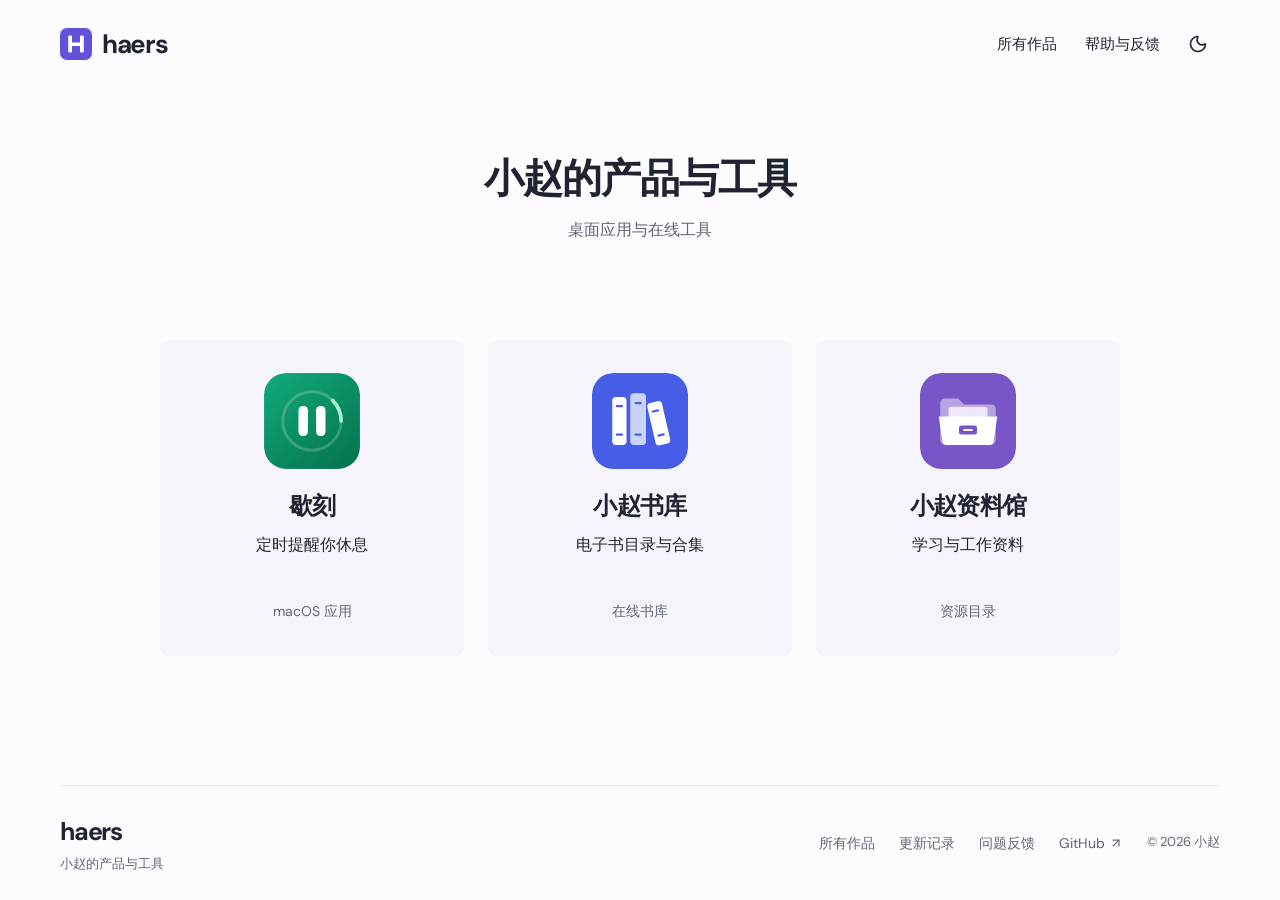
==== commit f208a319: "发布产品展示版与独立更新记录，精简文案并修复页面细节" ====
--- a/index.html
+++ b/index.html
@@ -1 +1 @@
-<!DOCTYPE html><html lang="zh-CN"><head><meta charSet="utf-8"/><meta name="viewport" content="width=device-width, initial-scale=1"/><link rel="preload" as="image" href="/brand.svg"/><link rel="preload" href="/images/xieke-icon.png" as="image"/><link rel="preload" href="/images/books-icon.svg" as="image"/><link rel="preload" href="/images/library-icon.svg" as="image"/><link rel="preload" href="/images/xieke-schedule-light.webp" as="image"/><link rel="preload" href="/images/xieke-schedule-dark.webp" as="image"/><link rel="preload" href="/images/xieke-rest.webp" as="image"/><link rel="stylesheet" href="/_next/static/chunks/0shjw5a8i5x46.css" data-precedence="next"/><link rel="preload" as="script" fetchPriority="low" href="/_next/static/chunks/0hrt_tb4vrol_.js"/><script src="/_next/static/chunks/1akr70moqai8b.js" async=""></script><script src="/_next/static/chunks/412u-j8o59kz6.js" async=""></script><script src="/_next/static/chunks/0a3_4s-d-zdrt.js" async=""></script><script src="/_next/static/chunks/turbopack-3-ry682tkyiqk.js" async=""></script><script src="/_next/static/chunks/40m66qksw18f1.js" async=""></script><title>haers · 小赵的产品与工具</title><meta name="description" content="歇刻、小赵书库与小赵资料馆。发现小赵制作的桌面工具与在线网站，查看介绍、下载和使用帮助。"/><link rel="canonical" href="https://haers.github.io/"/><meta property="og:title" content="haers · 小赵的产品与工具"/><meta property="og:description" content="歇刻、小赵书库与小赵资料馆。发现小赵制作的桌面工具与在线网站，查看介绍、下载和使用帮助。"/><meta property="og:locale" content="zh_CN"/><meta property="og:image" content="https://haers.github.io/social.png"/><meta property="og:image:width" content="1200"/><meta property="og:image:height" content="630"/><meta property="og:type" content="website"/><meta name="twitter:card" content="summary_large_image"/><meta name="twitter:title" content="haers · 小赵的产品与工具"/><meta name="twitter:description" content="歇刻、小赵书库与小赵资料馆。发现小赵制作的桌面工具与在线网站，查看介绍、下载和使用帮助。"/><meta name="twitter:image" content="https://haers.github.io/social.png"/><meta name="twitter:image:width" content="1200"/><meta name="twitter:image:height" content="630"/><link rel="icon" href="/favicon.png?v=715720519ed7"/><link rel="apple-touch-icon" href="/apple-touch-icon.png?v=715720519ed7"/><script>(function(){let t;try{t=localStorage.getItem('haers-theme')}catch{}document.documentElement.dataset.theme=t==='light'||t==='dark'?t:matchMedia('(prefers-color-scheme: dark)').matches?'dark':'light'})()</script><script src="/_next/static/chunks/0cz1d0mv5g_q7.js" noModule=""></script></head><body><div hidden=""><!--$--><!--/$--></div><a class="skip-link" href="#main">跳至正文</a><header class="site-header"><div class="container header-inner"><a class="brand" aria-label="haers 首页" href="/"><img class="brand-mark" src="/brand.svg" width="32" height="32" alt=""/><span>haers</span></a><nav aria-label="主导航"><a aria-current="page" href="/">首页</a><a href="/products/">作品</a><a href="/updates/">更新</a><a href="/help/">帮助</a></nav><div class="header-actions"><button class="icon-button" type="button" aria-label="切换为深色主题"><svg xmlns="http://www.w3.org/2000/svg" width="20" height="20" viewBox="0 0 24 24" fill="none" stroke="currentColor" stroke-width="2" stroke-linecap="round" stroke-linejoin="round" class="lucide lucide-moon" aria-hidden="true"><path d="M20.985 12.486a9 9 0 1 1-9.473-9.472c.405-.022.617.46.402.803a6 6 0 0 0 8.268 8.268c.344-.215.825-.004.803.401"></path></svg></button><a class="github-link" href="https://github.com/haers">GitHub <svg xmlns="http://www.w3.org/2000/svg" width="16" height="16" viewBox="0 0 24 24" fill="none" stroke="currentColor" stroke-width="2" stroke-linecap="round" stroke-linejoin="round" class="lucide lucide-arrow-up-right" aria-hidden="true"><path d="M7 7h10v10"></path><path d="M7 17 17 7"></path></svg></a></div></div></header><main id="main"><section class="home-intro container"><div class="home-intro-copy"><p class="eyebrow">你好，我是小赵</p><h1>把日常的小事，<br/>做得<span>顺手一点。</span></h1><p>做一些自己也在用的工具，<br/>整理值得随时翻看的书与资料。</p><div class="actions"><a class="button button-primary" href="/products/">发现我的作品<svg xmlns="http://www.w3.org/2000/svg" width="18" height="18" viewBox="0 0 24 24" fill="none" stroke="currentColor" stroke-width="2" stroke-linecap="round" stroke-linejoin="round" class="lucide lucide-arrow-right" aria-hidden="true"><path d="M5 12h14"></path><path d="m12 5 7 7-7 7"></path></svg></a><a class="text-link" href="https://github.com/haers">GitHub <svg xmlns="http://www.w3.org/2000/svg" width="17" height="17" viewBox="0 0 24 24" fill="none" stroke="currentColor" stroke-width="2" stroke-linecap="round" stroke-linejoin="round" class="lucide lucide-arrow-up-right" aria-hidden="true"><path d="M7 7h10v10"></path><path d="M7 17 17 7"></path></svg></a></div></div><nav class="home-product-links" aria-label="作品快速入口"><a class="home-product-link" href="/products/xieke/"><img src="/images/xieke-icon.png" alt="" width="52" height="52"/><div><h2>歇刻</h2><p>给专注留一点休息。</p></div><svg xmlns="http://www.w3.org/2000/svg" width="20" height="20" viewBox="0 0 24 24" fill="none" stroke="currentColor" stroke-width="2" stroke-linecap="round" stroke-linejoin="round" class="lucide lucide-arrow-up-right" aria-hidden="true"><path d="M7 7h10v10"></path><path d="M7 17 17 7"></path></svg></a><a class="home-product-link" href="/products/books/"><img src="/images/books-icon.svg" alt="" width="52" height="52"/><div><h2>小赵书库</h2><p>下一本想读的书，从这里找。</p></div><svg xmlns="http://www.w3.org/2000/svg" width="20" height="20" viewBox="0 0 24 24" fill="none" stroke="currentColor" stroke-width="2" stroke-linecap="round" stroke-linejoin="round" class="lucide lucide-arrow-up-right" aria-hidden="true"><path d="M7 7h10v10"></path><path d="M7 17 17 7"></path></svg></a><a class="home-product-link" href="/products/library/"><img src="/images/library-icon.svg" alt="" width="52" height="52"/><div><h2>小赵资料馆</h2><p>让收藏的资料，更容易找到。</p></div><svg xmlns="http://www.w3.org/2000/svg" width="20" height="20" viewBox="0 0 24 24" fill="none" stroke="currentColor" stroke-width="2" stroke-linecap="round" stroke-linejoin="round" class="lucide lucide-arrow-up-right" aria-hidden="true"><path d="M7 7h10v10"></path><path d="M7 17 17 7"></path></svg></a></nav></section><section class="container featured-product" aria-labelledby="featured-title"><div class="featured-copy"><div class="featured-identity"><img src="/images/xieke-icon.png" alt="" width="52" height="52"/><span>macOS 应用</span></div><h2 id="featured-title">歇刻</h2><p class="featured-tagline">给专注留一点休息。</p><p class="featured-description">安排小憩、长休息和生活提醒。<br/>照顾自己的节奏，也照顾自己。</p><div class="actions"><a class="button button-primary" href="/products/xieke/">了解歇刻<svg xmlns="http://www.w3.org/2000/svg" width="18" height="18" viewBox="0 0 24 24" fill="none" stroke="currentColor" stroke-width="2" stroke-linecap="round" stroke-linejoin="round" class="lucide lucide-arrow-right" aria-hidden="true"><path d="M5 12h14"></path><path d="m12 5 7 7-7 7"></path></svg></a><a class="text-link" href="/products/xieke/#download">查看下载 <svg xmlns="http://www.w3.org/2000/svg" width="17" height="17" viewBox="0 0 24 24" fill="none" stroke="currentColor" stroke-width="2" stroke-linecap="round" stroke-linejoin="round" class="lucide lucide-arrow-right" aria-hidden="true"><path d="M5 12h14"></path><path d="m12 5 7 7-7 7"></path></svg></a><a class="text-link" href="/products/xieke/#editions">免费版与授权版 <svg xmlns="http://www.w3.org/2000/svg" width="17" height="17" viewBox="0 0 24 24" fill="none" stroke="currentColor" stroke-width="2" stroke-linecap="round" stroke-linejoin="round" class="lucide lucide-arrow-right" aria-hidden="true"><path d="M5 12h14"></path><path d="m12 5 7 7-7 7"></path></svg></a></div><p class="featured-platform">macOS 14+ · Apple Silicon · 预览版</p></div><div class="xieke-showcase"><div class="showcase-schedule"><img class="image-light" src="/images/xieke-schedule-light.webp" alt="歇刻提醒计划的实际界面局部" width="1232" height="480" loading="eager"/><img class="image-dark" src="/images/xieke-schedule-dark.webp" alt="歇刻提醒计划的实际界面局部" width="1232" height="480" loading="eager"/></div><div class="showcase-rest"><img src="/images/xieke-rest.webp" alt="歇刻小憩提醒，显示倒计时与结束休息入口" width="600" height="420" loading="eager"/></div></div></section><section class="container section home-online"><div class="section-heading"><div><h2>书与资料，整理好再分享。</h2><p>按兴趣发现内容，把收藏变成随时找得到的资料。</p></div></div><div class="online-grid"><article class="online-product online-books"><a class="online-visual" aria-label="了解小赵书库" href="/products/books/"><div class="book-showcase" aria-label="书库收录书目封面示例"><img src="/images/cover-economics.webp" alt="《每个人的经济学》书封" width="220" height="320" loading="lazy"/><img src="/images/cover-cognitive.webp" alt="《认知觉醒》书封" width="220" height="320" loading="lazy"/><img src="/images/cover-androids.webp" alt="《仿生人会梦见电子羊吗？》书封" width="220" height="320" loading="lazy"/></div></a><div class="online-copy"><div class="product-identity"><img src="/images/books-icon.svg" width="48" height="48" alt=""/><div><h3>小赵书库</h3><p>在线书库</p></div></div><p>按书名、分类和标签浏览已整理的书目，查看内容介绍、文件信息与获取入口。</p><div class="online-actions"><a class="text-link" href="/products/books/">了解<!-- -->小赵书库<!-- --> <svg xmlns="http://www.w3.org/2000/svg" width="17" height="17" viewBox="0 0 24 24" fill="none" stroke="currentColor" stroke-width="2" stroke-linecap="round" stroke-linejoin="round" class="lucide lucide-arrow-right" aria-hidden="true"><path d="M5 12h14"></path><path d="m12 5 7 7-7 7"></path></svg></a><a class="text-link" href="https://zhao-book.netlify.app/">进入书库<!-- --> <svg xmlns="http://www.w3.org/2000/svg" width="17" height="17" viewBox="0 0 24 24" fill="none" stroke="currentColor" stroke-width="2" stroke-linecap="round" stroke-linejoin="round" class="lucide lucide-arrow-up-right" aria-hidden="true"><path d="M7 7h10v10"></path><path d="M7 17 17 7"></path></svg></a></div></div></article><article class="online-product online-library"><a class="online-visual" aria-label="了解小赵资料馆" href="/products/library/"><div class="library-showcase"><div class="product-image product-image-library"><img class="image-light" src="/images/library-light.webp" alt="小赵资料馆首页，展示资源目录与分类入口" width="1280" height="832" loading="lazy"/><img class="image-dark" src="/images/library-dark.webp" alt="小赵资料馆首页，展示资源目录与分类入口" width="1280" height="832" loading="lazy"/></div></div></a><div class="online-copy"><div class="product-identity"><img src="/images/library-icon.svg" width="48" height="48" alt=""/><div><h3>小赵资料馆</h3><p>资源目录</p></div></div><p>将学习与工作中收集的资料按主题整理，提供分类浏览、标签检索和资源详情。</p><div class="online-actions"><a class="text-link" href="/products/library/">了解<!-- -->小赵资料馆<!-- --> <svg xmlns="http://www.w3.org/2000/svg" width="17" height="17" viewBox="0 0 24 24" fill="none" stroke="currentColor" stroke-width="2" stroke-linecap="round" stroke-linejoin="round" class="lucide lucide-arrow-right" aria-hidden="true"><path d="M5 12h14"></path><path d="m12 5 7 7-7 7"></path></svg></a><a class="text-link" href="https://zhao-library.netlify.app/">进入资料馆<!-- --> <svg xmlns="http://www.w3.org/2000/svg" width="17" height="17" viewBox="0 0 24 24" fill="none" stroke="currentColor" stroke-width="2" stroke-linecap="round" stroke-linejoin="round" class="lucide lucide-arrow-up-right" aria-hidden="true"><path d="M7 7h10v10"></path><path d="M7 17 17 7"></path></svg></a></div></div></article></div></section><section class="container section home-updates"><div class="section-heading"><div><h2>最近更新</h2></div><a class="text-link" href="/updates/">查看全部 <svg xmlns="http://www.w3.org/2000/svg" width="17" height="17" viewBox="0 0 24 24" fill="none" stroke="currentColor" stroke-width="2" stroke-linecap="round" stroke-linejoin="round" class="lucide lucide-arrow-right" aria-hidden="true"><path d="M5 12h14"></path><path d="m12 5 7 7-7 7"></path></svg></a></div><div class="update-list"><a class="update-row" href="/products/"><time dateTime="2026-11-16">2026.11.16</time><div><h3>产品与工具，有了统一的入口</h3><p>歇刻、书库与资料馆集中展示，介绍、访问和下载都可以从这里开始。</p></div><svg xmlns="http://www.w3.org/2000/svg" width="20" height="20" viewBox="0 0 24 24" fill="none" stroke="currentColor" stroke-width="2" stroke-linecap="round" stroke-linejoin="round" class="lucide lucide-arrow-right" aria-hidden="true"><path d="M5 12h14"></path><path d="m12 5 7 7-7 7"></path></svg></a><a class="update-row" href="/products/xieke/#download"><time dateTime="2026-11-11">2026.11.11</time><div><h3>歇刻 2.0.0-alpha.42 预览版</h3><p>支持在“已是最新版本”时重新检查，更新弹窗保持可用的手动检查入口。修复 GitHub Actions 未配置 Apple 证书时，空 Secret 被误判为签名配置的问题。</p></div><svg xmlns="http://www.w3.org/2000/svg" width="20" height="20" viewBox="0 0 24 24" fill="none" stroke="currentColor" stroke-width="2" stroke-linecap="round" stroke-linejoin="round" class="lucide lucide-arrow-right" aria-hidden="true"><path d="M5 12h14"></path><path d="m12 5 7 7-7 7"></path></svg></a></div><div class="home-support"><p>需要使用帮助，或有新的建议？</p><a class="text-link" href="/help/">帮助与反馈 <svg xmlns="http://www.w3.org/2000/svg" width="17" height="17" viewBox="0 0 24 24" fill="none" stroke="currentColor" stroke-width="2" stroke-linecap="round" stroke-linejoin="round" class="lucide lucide-arrow-up-right" aria-hidden="true"><path d="M7 7h10v10"></path><path d="M7 17 17 7"></path></svg></a><span class="release-caption">歇刻公开版本 <!-- -->2.0.0-alpha.42</span></div></section><!--$--><!--/$--></main><footer class="site-footer container"><div><a class="footer-brand" href="/">haers</a><p>小赵的产品与工具</p></div><nav aria-label="页脚导航"><a href="/products/">所有作品</a><a href="/help/#feedback">问题反馈</a><a href="https://github.com/haers">GitHub <svg xmlns="http://www.w3.org/2000/svg" width="14" height="14" viewBox="0 0 24 24" fill="none" stroke="currentColor" stroke-width="2" stroke-linecap="round" stroke-linejoin="round" class="lucide lucide-arrow-up-right" aria-hidden="true"><path d="M7 7h10v10"></path><path d="M7 17 17 7"></path></svg></a></nav><p class="copyright">© <!-- -->2026<!-- --> 小赵</p></footer><script id="_R_">(globalThis["TURBOPACK"] || (globalThis["TURBOPACK"] = [])).push({"otherChunks":["static/chunks/0hrt_tb4vrol_.js","static/chunks/1akr70moqai8b.js","static/chunks/412u-j8o59kz6.js","static/chunks/0a3_4s-d-zdrt.js"],"runtimeModuleIds":[49006]});</script><script src="/_next/static/chunks/0hrt_tb4vrol_.js" async=""></script><script>(self.__next_f=self.__next_f||[]).push([0])</script><script>self.__next_f.push([1,"1:\"$Sreact.fragment\"\n2:\"/_next/static/chunks/40m66qksw18f1.js\"\n3:I[93963,[\"$2\"],\"Header\"]\n4:I[94588,[\"$2\"],\"default\"]\n5:I[51579,[\"$2\"],\"default\"]\n6:I[79448,[\"$2\"],\"\"]\n7:I[95639,[\"$2\"],\"default\"]\n10:\"ViewportBoundary\"\n11:I[99105,[\"$2\"],\"$10\"]\n13:\"MetadataBoundary\"\n14:I[99105,[\"$2\"],\"$13\"]\n15:\"$Sreact.suspense\"\n17:I[31689,[\"$2\"],\"default\",1]\n:HL[\"/_next/static/chunks/0shjw5a8i5x46.css\",\"style\"]\n:HL[\"/images/xieke-icon.png\",\"image\"]\n:HL[\"/images/books-icon.svg\",\"image\"]\n:HL[\"/images/library-icon.svg\",\"image\"]\n"])</script><script>self.__next_f.push([1,"8:[[\"children\",{\"s\":\"__PAGE__\",\"h\":512,\"d\":{\"r\":[\"$\",\"$1\",\"c\",{\"children\":[[[\"$\",\"section\",null,{\"className\":\"home-intro container\",\"children\":[[\"$\",\"div\",null,{\"className\":\"home-intro-copy\",\"children\":[[\"$\",\"p\",null,{\"className\":\"eyebrow\",\"children\":\"你好，我是小赵\"}],[\"$\",\"h1\",null,{\"children\":[\"把日常的小事，\",[\"$\",\"br\",null,{}],\"做得\",[\"$\",\"span\",null,{\"children\":\"顺手一点。\"}]]}],[\"$\",\"p\",null,{\"children\":[\"做一些自己也在用的工具，\",[\"$\",\"br\",null,{}],\"整理值得随时翻看的书与资料。\"]}],[\"$\",\"div\",null,{\"className\":\"actions\",\"children\":[[\"$\",\"$L6\",null,{\"className\":\"button button-primary\",\"href\":\"/products/\",\"children\":[\"发现我的作品\",[\"$\",\"$L7\",null,{\"ref\":\"$undefined\",\"icon\":\"$0:t:t:d:r:props:children:1:props:children:1:props:children:2:props:children:props:notFound:0:props:children:3:props:children:1:props:icon\",\"className\":\"$undefined\",\"size\":18,\"aria-hidden\":true}]]}],[\"$\",\"a\",null,{\"className\":\"text-link\",\"href\":\"https://github.com/haers\",\"children\":[\"GitHub \",[\"$\",\"$L7\",null,{\"ref\":\"$undefined\",\"icon\":\"$0:t:t:d:r:props:children:1:props:children:1:props:children:3:props:children:1:props:children:2:props:children:1:props:icon\",\"className\":\"$undefined\",\"size\":17}]]}]]}]]}],[\"$\",\"nav\",null,{\"className\":\"home-product-links\",\"aria-label\":\"作品快速入口\",\"children\":[[\"$\",\"$L6\",\"xieke\",{\"href\":\"/products/xieke/\",\"className\":\"home-product-link\",\"children\":[[\"$\",\"img\",null,{\"src\":\"/images/xieke-icon.png\",\"alt\":\"\",\"width\":52,\"height\":52}],[\"$\",\"div\",null,{\"children\":[[\"$\",\"h2\",null,{\"children\":\"歇刻\"}],[\"$\",\"p\",null,{\"children\":\"给专注留一点休息。\"}]]}],[\"$\",\"$L7\",null,{\"ref\":\"$undefined\",\"icon\":\"$0:t:t:d:r:props:children:1:props:children:1:props:children:3:props:children:1:props:children:2:props:children:1:props:icon\",\"className\":\"$undefined\",\"size\":20,\"aria-hidden\":true}]]}],[\"$\",\"$L6\",\"books\",{\"href\":\"/products/books/\",\"className\":\"home-product-link\",\"children\":[[\"$\",\"img\",null,{\"src\":\"/images/books-icon.svg\",\"alt\":\"\",\"width\":52,\"height\":52}],[\"$\",\"div\",null,{\"children\":[[\"$\",\"h2\",null,{\"children\":\"小赵书库\"}],[\"$\",\"p\",null,{\"children\":\"下一本想读的书，从这里找。\"}]]}],[\"$\",\"$L7\",null,{\"ref\":\"$undefined\",\"icon\":\"$0:t:t:d:r:props:children:1:props:children:1:props:children:3:props:children:1:props:children:2:props:children:1:props:icon\",\"className\":\"$undefined\",\"size\":20,\"aria-hidden\":true}]]}],[\"$\",\"$L6\",\"library\",{\"href\":\"/products/library/\",\"className\":\"home-product-link\",\"children\":[[\"$\",\"img\",null,{\"src\":\"/images/library-icon.svg\",\"alt\":\"\",\"width\":52,\"height\":52}],[\"$\",\"div\",null,{\"children\":[[\"$\",\"h2\",null,{\"children\":\"小赵资料馆\"}],[\"$\",\"p\",null,{\"children\":\"让收藏的资料，更容易找到。\"}]]}],[\"$\",\"$L7\",null,{\"ref\":\"$undefined\",\"icon\":\"$0:t:t:d:r:props:children:1:props:children:1:props:children:3:props:children:1:props:children:2:props:children:1:props:icon\",\"className\":\"$undefined\",\"size\":20,\"aria-hidden\":true}]]}]]}]]}],[\"$\",\"section\",null,{\"className\":\"container featured-product\",\"aria-labelledby\":\"featured-title\",\"children\":[[\"$\",\"div\",null,{\"className\":\"featured-copy\",\"children\":[[\"$\",\"div\",null,{\"className\":\"featured-identity\",\"children\":[[\"$\",\"img\",null,{\"src\":\"/images/xieke-icon.png\",\"alt\":\"\",\"width\":52,\"height\":52}],[\"$\",\"span\",null,{\"children\":\"macOS 应用\"}]]}],[\"$\",\"h2\",null,{\"id\":\"featured-title\",\"children\":\"歇刻\"}],[\"$\",\"p\",null,{\"className\":\"featured-tagline\",\"children\":\"给专注留一点休息。\"}],[\"$\",\"p\",null,{\"className\":\"featured-description\",\"children\":[\"安排小憩、长休息和生活提醒。\",[\"$\",\"br\",null,{}],\"照顾自己的节奏，也照顾自己。\"]}],[\"$\",\"div\",null,{\"className\":\"actions\",\"children\":[[\"$\",\"$L6\",null,{\"className\":\"button button-primary\",\"href\":\"/products/xieke/\",\"children\":[\"了解歇刻\",[\"$\",\"$L7\",null,{\"ref\":\"$undefined\",\"icon\":\"$0:t:t:d:r:props:children:1:props:children:1:props:children:2:props:children:props:notFound:0:props:children:3:props:children:1:props:icon\",\"className\":\"$undefined\",\"size\":18,\"aria-hidden\":true}]]}],[\"$\",\"$L6\",null,{\"className\":\"text-link\",\"href\":\"/products/xieke/#download\",\"children\":[\"查看下载 \",\"$L9\"]}],\"$La\"]}],\"$Lb\"]}],\"$Lc\"]}],\"$Ld\",\"$Le\"],null,\"$Lf\"]}],\"p\":false,\"v\":null}}]]\n"])</script><script>self.__next_f.push([1,"0:{\"P\":null,\"c\":[\"\",\"\"],\"q\":\"\",\"i\":false,\"t\":{\"t\":{\"s\":\"\",\"h\":528,\"d\":{\"r\":[\"$\",\"$1\",\"c\",{\"children\":[[[\"$\",\"link\",\"0\",{\"rel\":\"stylesheet\",\"href\":\"/_next/static/chunks/0shjw5a8i5x46.css\",\"precedence\":\"next\",\"crossOrigin\":\"$undefined\",\"nonce\":\"$undefined\"}],[\"$\",\"script\",\"script-0\",{\"src\":\"/_next/static/chunks/40m66qksw18f1.js\",\"async\":true,\"nonce\":\"$undefined\"}]],[\"$\",\"html\",null,{\"lang\":\"zh-CN\",\"suppressHydrationWarning\":true,\"children\":[[\"$\",\"head\",null,{\"children\":[\"$\",\"script\",null,{\"dangerouslySetInnerHTML\":{\"__html\":\"(function(){let t;try{t=localStorage.getItem('haers-theme')}catch{}document.documentElement.dataset.theme=t==='light'||t==='dark'?t:matchMedia('(prefers-color-scheme: dark)').matches?'dark':'light'})()\"}}]}],[\"$\",\"body\",null,{\"children\":[[\"$\",\"a\",null,{\"className\":\"skip-link\",\"href\":\"#main\",\"children\":\"跳至正文\"}],[\"$\",\"$L3\",null,{}],[\"$\",\"main\",null,{\"id\":\"main\",\"children\":[\"$\",\"$L4\",null,{\"parallelRouterKey\":\"children\",\"error\":\"$undefined\",\"errorStyles\":\"$undefined\",\"errorScripts\":\"$undefined\",\"template\":[\"$\",\"$L5\",null,{}],\"templateStyles\":\"$undefined\",\"templateScripts\":\"$undefined\",\"notFound\":[[\"$\",\"div\",null,{\"className\":\"container page-content empty-page\",\"children\":[[\"$\",\"p\",null,{\"className\":\"eyebrow\",\"children\":\"404\"}],[\"$\",\"h1\",null,{\"children\":\"这个页面走丢了。\"}],[\"$\",\"p\",null,{\"children\":\"可以回到首页，或从作品目录继续浏览。\"}],[\"$\",\"$L6\",null,{\"className\":\"button button-primary\",\"href\":\"/\",\"children\":[\"回到首页\",[\"$\",\"$L7\",null,{\"ref\":\"$undefined\",\"icon\":{\"name\":\"arrow-right\",\"size\":24,\"node\":[[\"path\",{\"d\":\"M5 12h14\",\"key\":\"1ays0h\"}],[\"path\",{\"d\":\"m12 5 7 7-7 7\",\"key\":\"xquz4c\"}]]},\"className\":\"$undefined\",\"size\":18,\"aria-hidden\":true}]]}]]}],[]],\"forbidden\":\"$undefined\",\"unauthorized\":\"$undefined\"}]}],[\"$\",\"footer\",null,{\"className\":\"site-footer container\",\"children\":[[\"$\",\"div\",null,{\"children\":[[\"$\",\"$L6\",null,{\"className\":\"footer-brand\",\"href\":\"/\",\"children\":\"haers\"}],[\"$\",\"p\",null,{\"children\":\"小赵的产品与工具\"}]]}],[\"$\",\"nav\",null,{\"aria-label\":\"页脚导航\",\"children\":[[\"$\",\"$L6\",null,{\"href\":\"/products/\",\"children\":\"所有作品\"}],[\"$\",\"$L6\",null,{\"href\":\"/help/#feedback\",\"children\":\"问题反馈\"}],[\"$\",\"a\",null,{\"href\":\"https://github.com/haers\",\"children\":[\"GitHub \",[\"$\",\"$L7\",null,{\"ref\":\"$undefined\",\"icon\":{\"name\":\"arrow-up-right\",\"size\":24,\"node\":[[\"path\",{\"d\":\"M7 7h10v10\",\"key\":\"1tivn9\"}],[\"path\",{\"d\":\"M7 17 17 7\",\"key\":\"1vkiza\"}]]},\"className\":\"$undefined\",\"size\":14}]]}]]}],[\"$\",\"p\",null,{\"className\":\"copyright\",\"children\":[\"© \",2026,\" 小赵\"]}]]}]]}]]}]]}],\"p\":false,\"v\":null},\"c\":\"$Q8\"},\"h\":{\"r\":[\"$\",\"$1\",\"h\",{\"children\":[null,[\"$\",\"$L11\",null,{\"children\":\"$L12\"}],[\"$\",\"$L14\",null,{\"children\":[[\"$\",\"div\",null,{\"hidden\":true,\"children\":[\"$\",\"$15\",null,{\"name\":\"Next.Metadata\",\"children\":\"$L16\"}]}],null]}],null]}],\"p\":false,\"v\":null}},\"m\":\"$undefined\",\"G\":[\"$17\",[[\"$\",\"link\",\"0\",{\"rel\":\"stylesheet\",\"href\":\"/_next/static/chunks/0shjw5a8i5x46.css\",\"precedence\":\"next\",\"crossOrigin\":\"$undefined\",\"nonce\":\"$undefined\"}]]],\"S\":true,\"r\":\"$undefined\",\"s\":\"$undefined\",\"a\":\"$undefined\",\"l\":\"$undefined\",\"p\":\"$undefined\",\"d\":\"$undefined\",\"b\":\"mQAgL7r_vwIcz2DUl9wfT\"}\n"])</script><script>self.__next_f.push([1,"18:I[99105,[\"$2\"],\"OutletBoundary\"]\n:HL[\"/images/xieke-schedule-light.webp\",\"image\"]\n:HL[\"/images/xieke-schedule-dark.webp\",\"image\"]\n:HL[\"/images/xieke-rest.webp\",\"image\"]\n9:[\"$\",\"$L7\",null,{\"ref\":\"$undefined\",\"icon\":\"$0:t:t:d:r:props:children:1:props:children:1:props:children:2:props:children:props:notFound:0:props:children:3:props:children:1:props:icon\",\"className\":\"$undefined\",\"size\":17}]\na:[\"$\",\"$L6\",null,{\"className\":\"text-link\",\"href\":\"/products/xieke/#editions\",\"children\":[\"免费版与授权版 \",[\"$\",\"$L7\",null,{\"ref\":\"$undefined\",\"icon\":\"$0:t:t:d:r:props:children:1:props:children:1:props:children:2:props:children:props:notFound:0:props:children:3:props:children:1:props:icon\",\"className\":\"$undefined\",\"size\":17}]]}]\nb:[\"$\",\"p\",null,{\"className\":\"featured-platform\",\"children\":\"macOS 14+ · Apple Silicon · 预览版\"}]\nc:[\"$\",\"div\",null,{\"className\":\"xieke-showcase\",\"children\":[[\"$\",\"div\",null,{\"className\":\"showcase-schedule\",\"children\":[[\"$\",\"img\",null,{\"className\":\"image-light\",\"src\":\"/images/xieke-schedule-light.webp\",\"alt\":\"歇刻提醒计划的实际界面局部\",\"width\":1232,\"height\":480,\"loading\":\"eager\"}],[\"$\",\"img\",null,{\"className\":\"image-dark\",\"src\":\"/images/xieke-schedule-dark.webp\",\"alt\":\"歇刻提醒计划的实际界面局部\",\"width\":1232,\"height\":480,\"loading\":\"eager\"}]]}],[\"$\",\"div\",null,{\"className\":\"showcase-rest\",\"children\":[\"$\",\"img\",null,{\"src\":\"/images/xieke-rest.webp\",\"alt\":\"歇刻小憩提醒，显示倒计时与结束休息入口\",\"width\":600,\"height\":420,\"loading\":\"eager\"}]}]]}]\n"])</script><script>self.__next_f.push([1,"d:[\"$\",\"section\",null,{\"className\":\"container section home-online\",\"children\":[[\"$\",\"div\",null,{\"className\":\"section-heading\",\"children\":[[\"$\",\"div\",null,{\"children\":[[\"$\",\"h2\",null,{\"children\":\"书与资料，整理好再分享。\"}],[\"$\",\"p\",null,{\"children\":\"按兴趣发现内容，把收藏变成随时找得到的资料。\"}]]}],\"$undefined\"]}],[\"$\",\"div\",null,{\"className\":\"online-grid\",\"children\":[[\"$\",\"article\",\"books\",{\"className\":\"online-product online-books\",\"children\":[[\"$\",\"$L6\",null,{\"className\":\"online-visual\",\"href\":\"/products/books/\",\"aria-label\":\"了解小赵书库\",\"children\":[\"$\",\"div\",null,{\"className\":\"book-showcase\",\"aria-label\":\"书库收录书目封面示例\",\"children\":[[\"$\",\"img\",null,{\"src\":\"/images/cover-economics.webp\",\"alt\":\"《每个人的经济学》书封\",\"width\":220,\"height\":320,\"loading\":\"lazy\"}],[\"$\",\"img\",null,{\"src\":\"/images/cover-cognitive.webp\",\"alt\":\"《认知觉醒》书封\",\"width\":220,\"height\":320,\"loading\":\"lazy\"}],[\"$\",\"img\",null,{\"src\":\"/images/cover-androids.webp\",\"alt\":\"《仿生人会梦见电子羊吗？》书封\",\"width\":220,\"height\":320,\"loading\":\"lazy\"}]]}]}],[\"$\",\"div\",null,{\"className\":\"online-copy\",\"children\":[[\"$\",\"div\",null,{\"className\":\"product-identity\",\"children\":[[\"$\",\"img\",null,{\"src\":\"/images/books-icon.svg\",\"width\":48,\"height\":48,\"alt\":\"\"}],[\"$\",\"div\",null,{\"children\":[[\"$\",\"h3\",null,{\"children\":\"小赵书库\"}],[\"$\",\"p\",null,{\"children\":\"在线书库\"}]]}]]}],[\"$\",\"p\",null,{\"children\":\"按书名、分类和标签浏览已整理的书目，查看内容介绍、文件信息与获取入口。\"}],[\"$\",\"div\",null,{\"className\":\"online-actions\",\"children\":[[\"$\",\"$L6\",null,{\"className\":\"text-link\",\"href\":\"/products/books/\",\"children\":[\"了解\",\"小赵书库\",\" \",[\"$\",\"$L7\",null,{\"ref\":\"$undefined\",\"icon\":\"$0:t:t:d:r:props:children:1:props:children:1:props:children:2:props:children:props:notFound:0:props:children:3:props:children:1:props:icon\",\"className\":\"$undefined\",\"size\":17}]]}],[\"$\",\"a\",null,{\"className\":\"text-link\",\"href\":\"https://zhao-book.netlify.app/\",\"children\":[\"进入书库\",\" \",[\"$\",\"$L7\",null,{\"ref\":\"$undefined\",\"icon\":\"$0:t:t:d:r:props:children:1:props:children:1:props:children:3:props:children:1:props:children:2:props:children:1:props:icon\",\"className\":\"$undefined\",\"size\":17}]]}]]}]]}]]}],[\"$\",\"article\",\"library\",{\"className\":\"online-product online-library\",\"children\":[[\"$\",\"$L6\",null,{\"className\":\"online-visual\",\"href\":\"/products/library/\",\"aria-label\":\"了解小赵资料馆\",\"children\":[\"$\",\"div\",null,{\"className\":\"library-showcase\",\"children\":[\"$\",\"div\",null,{\"className\":\"product-image product-image-library\",\"children\":[[\"$\",\"img\",null,{\"className\":\"image-light\",\"src\":\"/images/library-light.webp\",\"alt\":\"小赵资料馆首页，展示资源目录与分类入口\",\"width\":1280,\"height\":832,\"loading\":\"lazy\"}],[\"$\",\"img\",null,{\"className\":\"image-dark\",\"src\":\"/images/library-dark.webp\",\"alt\":\"小赵资料馆首页，展示资源目录与分类入口\",\"width\":1280,\"height\":832,\"loading\":\"lazy\"}]]}]}]}],[\"$\",\"div\",null,{\"className\":\"online-copy\",\"children\":[[\"$\",\"div\",null,{\"className\":\"product-identity\",\"children\":[[\"$\",\"img\",null,{\"src\":\"/images/library-icon.svg\",\"width\":48,\"height\":48,\"alt\":\"\"}],[\"$\",\"div\",null,{\"children\":[[\"$\",\"h3\",null,{\"children\":\"小赵资料馆\"}],[\"$\",\"p\",null,{\"children\":\"资源目录\"}]]}]]}],[\"$\",\"p\",null,{\"children\":\"将学习与工作中收集的资料按主题整理，提供分类浏览、标签检索和资源详情。\"}],[\"$\",\"div\",null,{\"className\":\"online-actions\",\"children\":[[\"$\",\"$L6\",null,{\"className\":\"text-link\",\"href\":\"/products/library/\",\"children\":[\"了解\",\"小赵资料馆\",\" \",[\"$\",\"$L7\",null,{\"ref\":\"$undefined\",\"icon\":\"$0:t:t:d:r:props:children:1:props:children:1:props:children:2:props:children:props:notFound:0:props:children:3:props:children:1:props:icon\",\"className\":\"$undefined\",\"size\":17}]]}],[\"$\",\"a\",null,{\"className\":\"text-link\",\"href\":\"https://zhao-library.netlify.app/\",\"children\":[\"进入资料馆\",\" \",[\"$\",\"$L7\",null,{\"ref\":\"$undefined\",\"icon\":\"$0:t:t:d:r:props:children:1:props:children:1:props:children:3:props:children:1:props:children:2:props:children:1:props:icon\",\"className\":\"$undefined\",\"size\":17}]]}]]}]]}]]}]]}]]}]\n"])</script><script>self.__next_f.push([1,"e:[\"$\",\"section\",null,{\"className\":\"container section home-updates\",\"children\":[[\"$\",\"div\",null,{\"className\":\"section-heading\",\"children\":[[\"$\",\"div\",null,{\"children\":[[\"$\",\"h2\",null,{\"children\":\"最近更新\"}],\"$undefined\"]}],[\"$\",\"$L6\",null,{\"className\":\"text-link\",\"href\":\"/updates/\",\"children\":[\"查看全部 \",[\"$\",\"$L7\",null,{\"ref\":\"$undefined\",\"icon\":\"$0:t:t:d:r:props:children:1:props:children:1:props:children:2:props:children:props:notFound:0:props:children:3:props:children:1:props:icon\",\"className\":\"$undefined\",\"size\":17,\"aria-hidden\":true}]]}]]}],[\"$\",\"div\",null,{\"className\":\"update-list\",\"children\":[[\"$\",\"$L6\",\"产品与工具，有了统一的入口\",{\"className\":\"update-row\",\"href\":\"/products/\",\"children\":[[\"$\",\"time\",null,{\"dateTime\":\"2026-11-16\",\"children\":\"2026.11.16\"}],[\"$\",\"div\",null,{\"children\":[[\"$\",\"h3\",null,{\"children\":\"产品与工具，有了统一的入口\"}],[\"$\",\"p\",null,{\"children\":\"歇刻、书库与资料馆集中展示，介绍、访问和下载都可以从这里开始。\"}]]}],[\"$\",\"$L7\",null,{\"ref\":\"$undefined\",\"icon\":\"$0:t:t:d:r:props:children:1:props:children:1:props:children:2:props:children:props:notFound:0:props:children:3:props:children:1:props:icon\",\"className\":\"$undefined\",\"size\":20}]]}],[\"$\",\"$L6\",\"歇刻 2.0.0-alpha.42 预览版\",{\"className\":\"update-row\",\"href\":\"/products/xieke/#download\",\"children\":[[\"$\",\"time\",null,{\"dateTime\":\"2026-11-11\",\"children\":\"2026.11.11\"}],[\"$\",\"div\",null,{\"children\":[[\"$\",\"h3\",null,{\"children\":\"歇刻 2.0.0-alpha.42 预览版\"}],[\"$\",\"p\",null,{\"children\":\"支持在“已是最新版本”时重新检查，更新弹窗保持可用的手动检查入口。修复 GitHub Actions 未配置 Apple 证书时，空 Secret 被误判为签名配置的问题。\"}]]}],[\"$\",\"$L7\",null,{\"ref\":\"$undefined\",\"icon\":\"$0:t:t:d:r:props:children:1:props:children:1:props:children:2:props:children:props:notFound:0:props:children:3:props:children:1:props:icon\",\"className\":\"$undefined\",\"size\":20}]]}]]}],[\"$\",\"div\",null,{\"className\":\"home-support\",\"children\":[[\"$\",\"p\",null,{\"children\":\"需要使用帮助，或有新的建议？\"}],[\"$\",\"$L6\",null,{\"className\":\"text-link\",\"href\":\"/help/\",\"children\":[\"帮助与反馈 \",[\"$\",\"$L7\",null,{\"ref\":\"$undefined\",\"icon\":\"$0:t:t:d:r:props:children:1:props:children:1:props:children:3:props:children:1:props:children:2:props:children:1:props:icon\",\"className\":\"$undefined\",\"size\":17}]]}],[\"$\",\"span\",null,{\"className\":\"release-caption\",\"children\":[\"歇刻公开版本 \",\"2.0.0-alpha.42\"]}]]}]]}]\n"])</script><script>self.__next_f.push([1,"f:[\"$\",\"$L18\",null,{\"children\":[\"$\",\"$15\",null,{\"name\":\"Next.MetadataOutlet\",\"children\":\"$@19\"}]}]\n"])</script><script>self.__next_f.push([1,"12:[[\"$\",\"meta\",\"0\",{\"charSet\":\"utf-8\"}],[\"$\",\"meta\",\"1\",{\"name\":\"viewport\",\"content\":\"width=device-width, initial-scale=1\"}]]\n"])</script><script>self.__next_f.push([1,"1a:I[2311,[\"$2\"],\"IconMark\"]\n"])</script><script>self.__next_f.push([1,"16:[[\"$\",\"title\",\"0\",{\"children\":\"haers · 小赵的产品与工具\"}],[\"$\",\"meta\",\"1\",{\"name\":\"description\",\"content\":\"歇刻、小赵书库与小赵资料馆。发现小赵制作的桌面工具与在线网站，查看介绍、下载和使用帮助。\"}],[\"$\",\"link\",\"2\",{\"rel\":\"canonical\",\"href\":\"https://haers.github.io/\"}],[\"$\",\"meta\",\"3\",{\"property\":\"og:title\",\"content\":\"haers · 小赵的产品与工具\"}],[\"$\",\"meta\",\"4\",{\"property\":\"og:description\",\"content\":\"歇刻、小赵书库与小赵资料馆。发现小赵制作的桌面工具与在线网站，查看介绍、下载和使用帮助。\"}],[\"$\",\"meta\",\"5\",{\"property\":\"og:locale\",\"content\":\"zh_CN\"}],[\"$\",\"meta\",\"6\",{\"property\":\"og:image\",\"content\":\"https://haers.github.io/social.png\"}],[\"$\",\"meta\",\"7\",{\"property\":\"og:image:width\",\"content\":\"1200\"}],[\"$\",\"meta\",\"8\",{\"property\":\"og:image:height\",\"content\":\"630\"}],[\"$\",\"meta\",\"9\",{\"property\":\"og:type\",\"content\":\"website\"}],[\"$\",\"meta\",\"10\",{\"name\":\"twitter:card\",\"content\":\"summary_large_image\"}],[\"$\",\"meta\",\"11\",{\"name\":\"twitter:title\",\"content\":\"haers · 小赵的产品与工具\"}],[\"$\",\"meta\",\"12\",{\"name\":\"twitter:description\",\"content\":\"歇刻、小赵书库与小赵资料馆。发现小赵制作的桌面工具与在线网站，查看介绍、下载和使用帮助。\"}],[\"$\",\"meta\",\"13\",{\"name\":\"twitter:image\",\"content\":\"https://haers.github.io/social.png\"}],[\"$\",\"meta\",\"14\",{\"name\":\"twitter:image:width\",\"content\":\"1200\"}],[\"$\",\"meta\",\"15\",{\"name\":\"twitter:image:height\",\"content\":\"630\"}],[\"$\",\"link\",\"16\",{\"rel\":\"icon\",\"href\":\"/favicon.png?v=715720519ed7\"}],[\"$\",\"link\",\"17\",{\"rel\":\"apple-touch-icon\",\"href\":\"/apple-touch-icon.png?v=715720519ed7\"}],[\"$\",\"$L1a\",\"18\",{}]]\n"])</script><script>self.__next_f.push([1,"19:null\n"])</script></body></html>+<!DOCTYPE html><html lang="zh-CN"><head><meta charSet="utf-8"/><meta name="viewport" content="width=device-width, initial-scale=1"/><link rel="preload" as="image" href="/brand.svg"/><link rel="preload" href="/images/xieke-icon.svg" as="image"/><link rel="preload" href="/images/books-icon.svg" as="image"/><link rel="preload" href="/images/library-icon.svg" as="image"/><link rel="stylesheet" href="/_next/static/chunks/3yepwoymsi00f.css" data-precedence="next"/><link rel="preload" as="script" fetchPriority="low" href="/_next/static/chunks/1new1iqttgfkh.js"/><script src="/_next/static/chunks/209rxbpspm451.js" async=""></script><script src="/_next/static/chunks/3vm8v9a5vieg-.js" async=""></script><script src="/_next/static/chunks/1112yg9kzr73w.js" async=""></script><script src="/_next/static/chunks/turbopack-2u1d16houkiyo.js" async=""></script><script src="/_next/static/chunks/05h20ra0cdnsp.js" async=""></script><title>haers · 小赵的产品与工具</title><meta name="description" content="歇刻、小赵书库和小赵资料馆的介绍、下载入口与使用说明。"/><link rel="canonical" href="https://haers.github.io/"/><meta property="og:title" content="haers · 小赵的产品与工具"/><meta property="og:description" content="歇刻、小赵书库和小赵资料馆的介绍、下载入口与使用说明。"/><meta property="og:url" content="https://haers.github.io/"/><meta property="og:site_name" content="haers"/><meta property="og:locale" content="zh_CN"/><meta property="og:image" content="https://haers.github.io/social.png"/><meta property="og:image:width" content="1200"/><meta property="og:image:height" content="630"/><meta property="og:type" content="website"/><meta name="twitter:card" content="summary_large_image"/><meta name="twitter:title" content="haers · 小赵的产品与工具"/><meta name="twitter:description" content="歇刻、小赵书库和小赵资料馆的介绍、下载入口与使用说明。"/><meta name="twitter:image" content="https://haers.github.io/social.png"/><meta name="twitter:image:width" content="1200"/><meta name="twitter:image:height" content="630"/><link rel="icon" href="/favicon.png?v=715720519ed7"/><link rel="apple-touch-icon" href="/apple-touch-icon.png?v=715720519ed7"/><script>(function(){let t;try{t=localStorage.getItem('haers-theme')}catch{}document.documentElement.dataset.theme=t==='light'||t==='dark'?t:matchMedia('(prefers-color-scheme: dark)').matches?'dark':'light'})()</script><script src="/_next/static/chunks/0cz1d0mv5g_q7.js" noModule=""></script></head><body><div hidden=""><!--$--><!--/$--></div><a class="skip-link" href="#main">跳至正文</a><header class="site-header"><div class="container header-inner"><a class="brand" aria-label="haers 首页" href="/"><img class="brand-mark" src="/brand.svg" width="32" height="32" alt=""/><span>haers</span></a><nav aria-label="主导航"><a href="/products/">所有作品</a><a href="/help/">帮助与反馈</a></nav><div class="header-actions"><button class="icon-button" type="button" aria-label="切换为深色主题"><svg xmlns="http://www.w3.org/2000/svg" width="20" height="20" viewBox="0 0 24 24" fill="none" stroke="currentColor" stroke-width="2" stroke-linecap="round" stroke-linejoin="round" class="lucide lucide-moon" aria-hidden="true"><path d="M20.985 12.486a9 9 0 1 1-9.473-9.472c.405-.022.617.46.402.803a6 6 0 0 0 8.268 8.268c.344-.215.825-.004.803.401"></path></svg></button></div></div></header><main id="main"><div class="container home-page"><header class="home-heading"><h1>小赵的产品与工具</h1><p>桌面应用与在线工具</p></header><div class="product-grid" aria-label="产品列表"><a class="product-tile" aria-labelledby="product-xieke-title" href="/products/xieke/"><span class="product-icon product-icon-xieke" aria-hidden="true"><img src="/images/xieke-icon.svg" width="128" height="128" alt=""/></span><h2 id="product-xieke-title">歇刻</h2><p class="product-tile-description">定时提醒你休息</p><p class="product-tile-category">macOS 应用</p></a><a class="product-tile" aria-labelledby="product-books-title" href="/products/books/"><span class="product-icon product-icon-books" aria-hidden="true"><img src="/images/books-icon.svg" width="128" height="128" alt=""/></span><h2 id="product-books-title">小赵书库</h2><p class="product-tile-description">电子书目录与合集</p><p class="product-tile-category">在线书库</p></a><a class="product-tile" aria-labelledby="product-library-title" href="/products/library/"><span class="product-icon product-icon-library" aria-hidden="true"><img src="/images/library-icon.svg" width="128" height="128" alt=""/></span><h2 id="product-library-title">小赵资料馆</h2><p class="product-tile-description">学习与工作资料</p><p class="product-tile-category">资源目录</p></a></div></div><!--$--><!--/$--></main><footer class="site-footer container"><div><a class="footer-brand" href="/">haers</a><p>小赵的产品与工具</p></div><nav aria-label="页脚导航"><a href="/products/">所有作品</a><a href="/updates/">更新记录</a><a href="/help/#feedback">问题反馈</a><a href="https://github.com/haers">GitHub <svg xmlns="http://www.w3.org/2000/svg" width="14" height="14" viewBox="0 0 24 24" fill="none" stroke="currentColor" stroke-width="2" stroke-linecap="round" stroke-linejoin="round" class="lucide lucide-arrow-up-right" aria-hidden="true"><path d="M7 7h10v10"></path><path d="M7 17 17 7"></path></svg></a></nav><p class="copyright">© <!-- -->2026<!-- --> 小赵</p></footer><script id="_R_">(globalThis["TURBOPACK"] || (globalThis["TURBOPACK"] = [])).push({"otherChunks":["static/chunks/1new1iqttgfkh.js","static/chunks/209rxbpspm451.js","static/chunks/3vm8v9a5vieg-.js","static/chunks/1112yg9kzr73w.js"],"runtimeModuleIds":[66642]});</script><script src="/_next/static/chunks/1new1iqttgfkh.js" async=""></script><script>(self.__next_f=self.__next_f||[]).push([0])</script><script>self.__next_f.push([1,"1:\"$Sreact.fragment\"\n2:\"/_next/static/chunks/05h20ra0cdnsp.js\"\n3:I[93963,[\"$2\"],\"Header\"]\n4:I[61245,[\"$2\"],\"default\"]\n5:I[57571,[\"$2\"],\"default\"]\n6:I[47435,[\"$2\"],\"\"]\n7:I[95639,[\"$2\"],\"default\"]\n9:I[19485,[\"$2\"],\"OutletBoundary\"]\na:\"$Sreact.suspense\"\nc:\"ViewportBoundary\"\nd:I[19485,[\"$2\"],\"$c\"]\nf:\"MetadataBoundary\"\n10:I[19485,[\"$2\"],\"$f\"]\n12:I[34778,[\"$2\"],\"default\",1]\n:HL[\"/_next/static/chunks/3yepwoymsi00f.css\",\"style\"]\n:HL[\"/images/xieke-icon.svg\",\"image\"]\n:HL[\"/images/books-icon.svg\",\"image\"]\n:HL[\"/images/library-icon.svg\",\"image\"]\n"])</script><script>self.__next_f.push([1,"8:[[\"children\",{\"s\":\"__PAGE__\",\"h\":512,\"d\":{\"r\":[\"$\",\"$1\",\"c\",{\"children\":[[\"$\",\"div\",null,{\"className\":\"container home-page\",\"children\":[[\"$\",\"header\",null,{\"className\":\"home-heading\",\"children\":[[\"$\",\"h1\",null,{\"children\":\"小赵的产品与工具\"}],[\"$\",\"p\",null,{\"children\":\"桌面应用与在线工具\"}]]}],[\"$\",\"div\",null,{\"className\":\"product-grid\",\"aria-label\":\"产品列表\",\"children\":[[\"$\",\"$L6\",\"xieke\",{\"className\":\"product-tile\",\"href\":\"/products/xieke/\",\"aria-labelledby\":\"product-xieke-title\",\"children\":[[\"$\",\"span\",null,{\"className\":\"product-icon product-icon-xieke\",\"aria-hidden\":\"true\",\"children\":[\"$\",\"img\",null,{\"src\":\"/images/xieke-icon.svg\",\"width\":128,\"height\":128,\"alt\":\"\"}]}],[\"$\",\"h2\",null,{\"id\":\"product-xieke-title\",\"children\":\"歇刻\"}],[\"$\",\"p\",null,{\"className\":\"product-tile-description\",\"children\":\"定时提醒你休息\"}],[\"$\",\"p\",null,{\"className\":\"product-tile-category\",\"children\":\"macOS 应用\"}]]}],[\"$\",\"$L6\",\"books\",{\"className\":\"product-tile\",\"href\":\"/products/books/\",\"aria-labelledby\":\"product-books-title\",\"children\":[[\"$\",\"span\",null,{\"className\":\"product-icon product-icon-books\",\"aria-hidden\":\"true\",\"children\":[\"$\",\"img\",null,{\"src\":\"/images/books-icon.svg\",\"width\":128,\"height\":128,\"alt\":\"\"}]}],[\"$\",\"h2\",null,{\"id\":\"product-books-title\",\"children\":\"小赵书库\"}],[\"$\",\"p\",null,{\"className\":\"product-tile-description\",\"children\":\"电子书目录与合集\"}],[\"$\",\"p\",null,{\"className\":\"product-tile-category\",\"children\":\"在线书库\"}]]}],[\"$\",\"$L6\",\"library\",{\"className\":\"product-tile\",\"href\":\"/products/library/\",\"aria-labelledby\":\"product-library-title\",\"children\":[[\"$\",\"span\",null,{\"className\":\"product-icon product-icon-library\",\"aria-hidden\":\"true\",\"children\":[\"$\",\"img\",null,{\"src\":\"/images/library-icon.svg\",\"width\":128,\"height\":128,\"alt\":\"\"}]}],[\"$\",\"h2\",null,{\"id\":\"product-library-title\",\"children\":\"小赵资料馆\"}],[\"$\",\"p\",null,{\"className\":\"product-tile-description\",\"children\":\"学习与工作资料\"}],[\"$\",\"p\",null,{\"className\":\"product-tile-category\",\"children\":\"资源目录\"}]]}]]}]]}],null,[\"$\",\"$L9\",null,{\"children\":[\"$\",\"$a\",null,{\"name\":\"Next.MetadataOutlet\",\"children\":\"$@b\"}]}]]}],\"p\":false,\"v\":null}}]]\n"])</script><script>self.__next_f.push([1,"0:{\"P\":null,\"c\":[\"\",\"\"],\"q\":\"\",\"i\":false,\"t\":{\"t\":{\"s\":\"\",\"h\":528,\"d\":{\"r\":[\"$\",\"$1\",\"c\",{\"children\":[[[\"$\",\"link\",\"0\",{\"rel\":\"stylesheet\",\"href\":\"/_next/static/chunks/3yepwoymsi00f.css\",\"precedence\":\"next\",\"crossOrigin\":\"$undefined\",\"nonce\":\"$undefined\"}],[\"$\",\"script\",\"script-0\",{\"src\":\"/_next/static/chunks/05h20ra0cdnsp.js\",\"async\":true,\"nonce\":\"$undefined\"}]],[\"$\",\"html\",null,{\"lang\":\"zh-CN\",\"suppressHydrationWarning\":true,\"children\":[[\"$\",\"head\",null,{\"children\":[\"$\",\"script\",null,{\"dangerouslySetInnerHTML\":{\"__html\":\"(function(){let t;try{t=localStorage.getItem('haers-theme')}catch{}document.documentElement.dataset.theme=t==='light'||t==='dark'?t:matchMedia('(prefers-color-scheme: dark)').matches?'dark':'light'})()\"}}]}],[\"$\",\"body\",null,{\"children\":[[\"$\",\"a\",null,{\"className\":\"skip-link\",\"href\":\"#main\",\"children\":\"跳至正文\"}],[\"$\",\"$L3\",null,{}],[\"$\",\"main\",null,{\"id\":\"main\",\"children\":[\"$\",\"$L4\",null,{\"parallelRouterKey\":\"children\",\"error\":\"$undefined\",\"errorStyles\":\"$undefined\",\"errorScripts\":\"$undefined\",\"template\":[\"$\",\"$L5\",null,{}],\"templateStyles\":\"$undefined\",\"templateScripts\":\"$undefined\",\"notFound\":[[\"$\",\"div\",null,{\"className\":\"container page-content empty-page\",\"children\":[[\"$\",\"p\",null,{\"className\":\"eyebrow\",\"children\":\"404\"}],[\"$\",\"h1\",null,{\"children\":\"页面不存在\"}],[\"$\",\"$L6\",null,{\"className\":\"button button-primary\",\"href\":\"/\",\"children\":[\"$undefined\",[\"$\",\"span\",null,{\"children\":\"回到首页\"}]]}]]}],[]],\"forbidden\":\"$undefined\",\"unauthorized\":\"$undefined\"}]}],[\"$\",\"footer\",null,{\"className\":\"site-footer container\",\"children\":[[\"$\",\"div\",null,{\"children\":[[\"$\",\"$L6\",null,{\"className\":\"footer-brand\",\"href\":\"/\",\"children\":\"haers\"}],[\"$\",\"p\",null,{\"children\":\"小赵的产品与工具\"}]]}],[\"$\",\"nav\",null,{\"aria-label\":\"页脚导航\",\"children\":[[\"$\",\"$L6\",null,{\"href\":\"/products/\",\"children\":\"所有作品\"}],[\"$\",\"$L6\",null,{\"href\":\"/updates/\",\"children\":\"更新记录\"}],[\"$\",\"$L6\",null,{\"href\":\"/help/#feedback\",\"children\":\"问题反馈\"}],[\"$\",\"a\",null,{\"href\":\"https://github.com/haers\",\"children\":[\"GitHub \",[\"$\",\"$L7\",null,{\"ref\":\"$undefined\",\"icon\":{\"name\":\"arrow-up-right\",\"size\":24,\"node\":[[\"path\",{\"d\":\"M7 7h10v10\",\"key\":\"1tivn9\"}],[\"path\",{\"d\":\"M7 17 17 7\",\"key\":\"1vkiza\"}]]},\"className\":\"$undefined\",\"size\":14}]]}]]}],[\"$\",\"p\",null,{\"className\":\"copyright\",\"children\":[\"© \",2026,\" 小赵\"]}]]}]]}]]}]]}],\"p\":false,\"v\":null},\"c\":\"$Q8\"},\"h\":{\"r\":[\"$\",\"$1\",\"h\",{\"children\":[null,[\"$\",\"$Ld\",null,{\"children\":\"$Le\"}],[\"$\",\"$L10\",null,{\"children\":[[\"$\",\"div\",null,{\"hidden\":true,\"children\":[\"$\",\"$a\",null,{\"name\":\"Next.Metadata\",\"children\":\"$L11\"}]}],null]}],null]}],\"p\":false,\"v\":null}},\"m\":\"$undefined\",\"G\":[\"$12\",[[\"$\",\"link\",\"0\",{\"rel\":\"stylesheet\",\"href\":\"/_next/static/chunks/3yepwoymsi00f.css\",\"precedence\":\"next\",\"crossOrigin\":\"$undefined\",\"nonce\":\"$undefined\"}]]],\"S\":true,\"r\":\"$undefined\",\"s\":\"$undefined\",\"a\":\"$undefined\",\"l\":\"$undefined\",\"p\":\"$undefined\",\"d\":\"$undefined\",\"b\":\"NVo0qxYpxI4JtH-9yzpfv\"}\n"])</script><script>self.__next_f.push([1,"e:[[\"$\",\"meta\",\"0\",{\"charSet\":\"utf-8\"}],[\"$\",\"meta\",\"1\",{\"name\":\"viewport\",\"content\":\"width=device-width, initial-scale=1\"}]]\n"])</script><script>self.__next_f.push([1,"13:I[99089,[\"$2\"],\"IconMark\"]\nb:null\n"])</script><script>self.__next_f.push([1,"11:[[\"$\",\"title\",\"0\",{\"children\":\"haers · 小赵的产品与工具\"}],[\"$\",\"meta\",\"1\",{\"name\":\"description\",\"content\":\"歇刻、小赵书库和小赵资料馆的介绍、下载入口与使用说明。\"}],[\"$\",\"link\",\"2\",{\"rel\":\"canonical\",\"href\":\"https://haers.github.io/\"}],[\"$\",\"meta\",\"3\",{\"property\":\"og:title\",\"content\":\"haers · 小赵的产品与工具\"}],[\"$\",\"meta\",\"4\",{\"property\":\"og:description\",\"content\":\"歇刻、小赵书库和小赵资料馆的介绍、下载入口与使用说明。\"}],[\"$\",\"meta\",\"5\",{\"property\":\"og:url\",\"content\":\"https://haers.github.io/\"}],[\"$\",\"meta\",\"6\",{\"property\":\"og:site_name\",\"content\":\"haers\"}],[\"$\",\"meta\",\"7\",{\"property\":\"og:locale\",\"content\":\"zh_CN\"}],[\"$\",\"meta\",\"8\",{\"property\":\"og:image\",\"content\":\"https://haers.github.io/social.png\"}],[\"$\",\"meta\",\"9\",{\"property\":\"og:image:width\",\"content\":\"1200\"}],[\"$\",\"meta\",\"10\",{\"property\":\"og:image:height\",\"content\":\"630\"}],[\"$\",\"meta\",\"11\",{\"property\":\"og:type\",\"content\":\"website\"}],[\"$\",\"meta\",\"12\",{\"name\":\"twitter:card\",\"content\":\"summary_large_image\"}],[\"$\",\"meta\",\"13\",{\"name\":\"twitter:title\",\"content\":\"haers · 小赵的产品与工具\"}],[\"$\",\"meta\",\"14\",{\"name\":\"twitter:description\",\"content\":\"歇刻、小赵书库和小赵资料馆的介绍、下载入口与使用说明。\"}],[\"$\",\"meta\",\"15\",{\"name\":\"twitter:image\",\"content\":\"https://haers.github.io/social.png\"}],[\"$\",\"meta\",\"16\",{\"name\":\"twitter:image:width\",\"content\":\"1200\"}],[\"$\",\"meta\",\"17\",{\"name\":\"twitter:image:height\",\"content\":\"630\"}],[\"$\",\"link\",\"18\",{\"rel\":\"icon\",\"href\":\"/favicon.png?v=715720519ed7\"}],[\"$\",\"link\",\"19\",{\"rel\":\"apple-touch-icon\",\"href\":\"/apple-touch-icon.png?v=715720519ed7\"}],[\"$\",\"$L13\",\"20\",{}]]\n"])</script></body></html>
--- a/_next/static/chunks/3yepwoymsi00f.css
+++ b/_next/static/chunks/3yepwoymsi00f.css
@@ -0,0 +1,10 @@
+@font-face{font-family:DM Sans;src:url(/fonts/dm-sans-400.ttf)format("truetype");font-weight:400;font-display:swap}@font-face{font-family:DM Sans;src:url(/fonts/dm-sans-700.ttf)format("truetype");font-weight:600 800;font-display:swap}:root{--site-width:1160px;--page-gutter:32px;--page-top:40px;--section-space:40px;--chapter-space:96px;--product-width:960px;--home-top:64px;--product-top:24px;--content-space:24px;--panel-padding:24px;--panel-radius:8px;--font-page:40px;--font-section:24px;--font-card:20px;--font-body:16px;--font-meta:14px;--bg:#fcfcfe;--surface:#fff;--soft:#f4f4fa;--text:#202332;--muted:#606577;--line:#e3e5ee;--accent:#6152d9;--accent-hover:#4f41c0;--accent-soft:#eeebff;--shadow:0 16px 50px #2c245f14;--lightningcss-light:initial;--lightningcss-dark: ;color-scheme:light}:root[data-theme=dark]{--bg:#14151b;--surface:#1b1d26;--soft:#22242f;--text:#f0f1f7;--muted:#adb2c5;--line:#35394a;--accent:#b4a8ff;--accent-hover:#c8bfff;--accent-soft:#302947;--shadow:0 16px 50px #0000002e;--lightningcss-light: ;--lightningcss-dark:initial;color-scheme:dark}*{box-sizing:border-box}html{scroll-behavior:smooth;scroll-padding-top:100px}body{min-height:100vh;color:var(--text);background:var(--bg);font-family:DM Sans,-apple-system,BlinkMacSystemFont,PingFang SC,Microsoft YaHei,sans-serif;font-size:var(--font-body);-webkit-font-smoothing:antialiased;flex-direction:column;margin:0;line-height:1.75;display:flex}main{flex:1}a{color:inherit;text-decoration:none}button,input,select,textarea{font:inherit}button,select,summary{cursor:pointer}button{color:inherit}button,a{-webkit-tap-highlight-color:transparent}button,select,textarea{border-radius:8px}button{background:0 0;border:0}img{max-width:100%;height:auto;display:block}svg{vertical-align:middle;flex-shrink:0}h1,h2,h3,p{margin:0}h1,h2,h3{letter-spacing:-.025em;line-height:1.4}h1{font-size:var(--font-page);line-height:1.3}h2{font-size:var(--font-section)}h3{font-size:var(--font-card)}a,button{touch-action:manipulation}a:focus-visible,button:focus-visible,summary:focus-visible,select:focus-visible,textarea:focus-visible{outline:2px solid var(--accent);outline-offset:3px}::selection{color:var(--text);background:var(--accent-soft)}.container{width:min(var(--site-width), calc(100% - var(--page-gutter) * 2));margin-inline:auto}.sr-only{clip-path:inset(50%);white-space:nowrap;width:1px;height:1px;position:absolute;overflow:hidden}.skip-link{z-index:100;background:var(--surface);padding:8px 16px;position:fixed;top:8px;left:16px;transform:translateY(-160%)}.skip-link:focus{transform:translateY(0)}.site-header{background:var(--bg)}.header-inner{align-items:center;gap:16px;min-height:88px;display:flex}.brand{letter-spacing:-.05em;align-items:center;gap:10px;font-size:26px;font-weight:700;line-height:1;display:inline-flex}.brand-mark{flex-shrink:0;width:32px;height:32px;display:block}.header-inner nav{align-items:center;gap:28px;margin-left:auto;display:flex}.header-inner nav a{white-space:nowrap;border-radius:4px;justify-content:center;align-items:center;min-height:44px;padding:10px 0;font-size:15px;line-height:24px;display:inline-flex}.header-inner nav a:hover,.header-inner nav a[aria-current=page]{color:var(--accent)}.header-inner nav a[aria-current=page]{text-underline-offset:8px;text-decoration:underline;text-decoration-thickness:2px}.header-actions{align-items:center;display:flex}.icon-button{border-radius:var(--panel-radius);flex-shrink:0;justify-content:center;align-items:center;width:44px;height:44px;display:inline-flex}.icon-button:hover{background:var(--soft);color:var(--accent)}
+.eyebrow{color:var(--accent);margin-bottom:20px;font-size:14px;font-weight:600}.actions{flex-wrap:wrap;align-items:center;gap:20px;margin-top:28px;display:flex}.button{border:1px solid #0000;border-radius:8px;justify-content:center;align-items:center;gap:8px;min-height:44px;padding:9px 16px;font-size:15px;font-weight:600;line-height:24px;transition:background .15s,color .15s;display:inline-flex}.button>svg{stroke-width:1.75px;width:16px;height:16px}.actions .text-link{min-height:44px;font-weight:500}.button-primary{color:#fff;background:#6152d9}.button-primary:hover{background:#4f41c0}.button-secondary{border-color:var(--line);background:var(--surface);color:var(--text)}.button-secondary:hover{border-color:var(--accent);color:var(--accent)}.text-link{min-height:36px;color:var(--accent);align-items:center;gap:8px;font-size:15px;line-height:24px;display:inline-flex}.text-link:hover{text-underline-offset:5px;text-decoration:underline}.panel{padding:var(--panel-padding);border:1px solid var(--line);border-radius:var(--panel-radius);background:var(--surface)}.panel-soft{background:var(--soft)}.product-icon{width:var(--product-icon-size,44px);height:var(--product-icon-size,44px);border-radius:22%;flex-shrink:0;display:block;overflow:hidden}.product-icon img{object-fit:contain;width:100%;height:100%}.product-icon-xieke img{transform:scale(1.14286)}.product-image{aspect-ratio:20/13;min-width:0;position:relative;overflow:hidden}.product-image img{object-fit:contain;object-position:top;width:100%;height:100%}.image-dark,[data-theme=dark] .image-light{display:none}[data-theme=dark] .image-dark{display:block}.site-footer{align-items:center;gap:var(--content-space);padding-block:var(--content-space);margin-top:var(--section-space);border-top:1px solid var(--line);display:flex}.footer-brand{letter-spacing:-.05em;font-size:25px;font-weight:700}.site-footer p{color:var(--muted);font-size:13px}.site-footer nav{color:var(--muted);flex-wrap:wrap;gap:24px;margin-left:auto;font-size:14px;display:flex}.site-footer nav a{align-items:center;gap:4px;min-height:36px;display:inline-flex}.site-footer nav a:hover{color:var(--accent)}
+.page-content{padding-top:var(--page-top)}.page-heading{justify-content:space-between;align-items:center;gap:var(--content-space);margin-bottom:var(--content-space);flex-wrap:wrap;min-height:52px;display:flex}.page-heading-identity{--product-icon-size:48px;align-items:center;gap:12px;min-width:0;display:flex}.filters{margin-bottom:var(--content-space);flex-wrap:wrap;gap:12px;display:flex}.filters button{min-height:44px;color:var(--muted);padding:9px 16px;font-size:15px;line-height:24px}.filters button[aria-pressed=true]{background:var(--accent-soft);color:var(--accent)}.filters button:hover{color:var(--accent)}.download-section{align-items:center;gap:var(--content-space) var(--section-space);grid-template-columns:minmax(0,1fr) auto;display:grid}.download-heading{border-bottom:1px solid var(--line);grid-column:1/-1;justify-content:space-between;align-items:center;gap:16px;padding-bottom:16px;display:flex}.download-heading h2{flex-shrink:0}.download-links,.visit-actions{flex-wrap:wrap;align-items:center;gap:8px 20px;display:flex}.download-heading .text-link{font-size:var(--font-meta)}.download-action{flex-direction:column;justify-self:end;align-items:center;gap:8px;display:flex}.download-note{color:var(--muted);font-size:var(--font-meta);line-height:20px}.facts{font-size:var(--font-meta);grid-template-columns:72px minmax(0,1fr) 72px minmax(0,1fr);gap:12px 16px;margin:0;line-height:24px;display:grid}.facts dt{color:var(--muted)}.facts dd{margin:0}.visit-strip{align-items:center;gap:var(--content-space);text-align:center;flex-direction:column;display:flex}.visit-strip h2{text-wrap:balance}.visit-actions{justify-content:center;gap:16px}.visit-actions .text-link{min-height:44px}.visit-strip .button{flex-shrink:0}.help-layout{gap:var(--section-space);grid-template-columns:repeat(2,minmax(0,1fr));display:grid}.help-layout h2{margin-bottom:16px}.feedback-panel{align-self:start}.feedback-form{margin-top:var(--content-space);flex-direction:column;gap:12px;display:flex}.feedback-form label{font-size:var(--font-meta);font-weight:600}.feedback-form .button{align-self:start;margin-top:12px}.empty-page{min-height:55vh}.empty-page>p{margin-block:16px}.empty-page .button{margin-top:16px}.release-link{color:var(--accent);text-underline-offset:3px;text-decoration:underline}
+.changelog-overview-page{max-width:var(--product-width);margin-inline:auto}.changelog-overview,.changelog-entries,.changelog-index ol{margin:0;padding:0;list-style:none}.changelog-overview{border-top:1px solid var(--line)}.changelog-product{--product-icon-size:44px;border-bottom:1px solid var(--line);grid-template-columns:200px minmax(0,1fr) 96px 16px;align-items:center;gap:24px;padding-block:24px;display:grid}.changelog-product-identity{align-items:center;gap:12px;min-width:0;display:flex}.changelog-product-identity h2{font-size:var(--font-card)}.changelog-product-update{color:var(--muted);overflow-wrap:anywhere}.changelog-product-date{text-align:right}.changelog-product time,.changelog-entry-heading time,.changelog-channel,.changelog-index,.changelog-pagination>span{font-size:var(--font-meta);color:var(--muted);font-variant-numeric:tabular-nums}.changelog-product-arrow{color:var(--muted);justify-self:end}.changelog-product:hover h2,.changelog-product:hover .changelog-product-arrow{color:var(--accent)}.changelog-product:focus-visible{border-radius:4px}.changelog-page{max-width:1048px;margin-inline:auto}.changelog-navigation{flex-wrap:wrap;justify-content:space-between;gap:4px 20px;margin-bottom:20px;display:flex}.changelog-navigation .text-link{font-size:var(--font-meta)}.changelog-page>.page-heading{margin-bottom:32px}.changelog-layout{grid-template-columns:200px minmax(0,1fr);align-items:start;gap:48px;display:grid}.changelog-reading{min-width:0;max-width:800px}.changelog-layout>.changelog-reading:only-child{grid-column:1/-1;width:100%;margin-inline:auto}.changelog-index{border-top:1px solid var(--line);max-height:calc(100dvh - 48px);padding-top:28px;position:sticky;top:24px;overflow-y:auto}.changelog-index-title{color:var(--text);margin-bottom:12px;font-weight:600}.changelog-index li+li{margin-top:4px}.changelog-index a{border-left:2px solid var(--line);overflow-wrap:anywhere;border-radius:0 4px 4px 0;flex-direction:column;justify-content:center;min-height:44px;padding:8px;line-height:1.6;display:flex}.changelog-index a:hover{color:var(--accent);background:var(--soft);border-left-color:var(--accent)}.changelog-index a>span{text-wrap:balance}.changelog-index time{font-variant-numeric:tabular-nums;margin-top:4px;display:block}.changelog-entry{border-top:1px solid var(--line);padding-block:28px 36px;scroll-margin-top:24px}.changelog-entry-heading{flex-wrap:wrap;justify-content:space-between;align-items:baseline;gap:8px 20px;display:flex}.changelog-entry-identity{flex-wrap:wrap;align-items:center;gap:8px 12px;min-width:0;display:flex}.changelog-entry-heading h2{overflow-wrap:anywhere}.changelog-entry-heading time{flex-shrink:0}.changelog-latest{color:var(--accent);font-size:var(--font-meta);font-weight:600;line-height:24px}.changelog-channel{margin-top:8px}.changelog-summary{color:var(--muted);overflow-wrap:anywhere;margin-top:12px}.changelog-sections{gap:20px;margin-top:24px;display:grid}.changelog-change-group h3{font-size:var(--font-body);letter-spacing:0;line-height:1.75}.changelog-change-group ul{margin:8px 0 0;padding-left:1.4em;list-style-type:disc}.changelog-change-group li{overflow-wrap:anywhere;padding-left:4px}.changelog-change-group li+li{margin-top:8px}.changelog-change-group li::marker{color:var(--muted)}.changelog-notes p{color:var(--muted);overflow-wrap:anywhere;margin-top:8px}.changelog-notes p+p{margin-top:12px}.changelog-pagination{border-top:1px solid var(--line);grid-template-columns:1fr auto 1fr;align-items:center;gap:16px;padding-top:24px;display:grid}.changelog-pagination>:last-child{justify-self:end}.changelog-empty{color:var(--muted);padding-block:32px}@media (max-width:1000px){.changelog-page{max-width:800px}.changelog-layout{display:block}.changelog-index{display:none}}@media (max-width:700px){.changelog-product{--product-icon-size:40px;grid-template-columns:minmax(0,1fr) auto;gap:8px 12px;padding-block:20px}.changelog-product-identity{grid-area:1/1}.changelog-product-update{grid-area:2/1;padding-left:52px}.changelog-product-date{grid-area:1/2}.changelog-product-arrow{grid-area:2/2}.changelog-page>.page-heading{margin-bottom:24px}.changelog-page .page-heading-identity{align-items:start}.changelog-page .page-heading-identity .product-icon{margin-top:2px}.changelog-entry-heading{display:block}.changelog-entry-heading>time{margin-top:8px;display:block}.changelog-entry{padding-block:24px 28px}}
+.select-trigger,.text-area{border:1px solid var(--line);background:var(--surface);width:100%;color:var(--text);border-radius:8px;padding:10px 12px;font-size:15px;line-height:24px}.select-trigger{text-align:left;justify-content:space-between;align-items:center;gap:12px;min-height:44px;margin-bottom:10px;display:flex}.select-trigger>span:first-child{min-width:0}.select-trigger svg{color:var(--muted)}.select-trigger:hover,.text-area:hover{border-color:var(--muted)}.select-trigger:focus,.text-area:focus,.select-trigger[data-state=open]{border-color:var(--accent);box-shadow:0 0 0 3px var(--accent-soft);outline:none}.select-trigger[data-state=open] svg{transform:rotate(180deg)}.select-content{z-index:60;width:var(--radix-select-trigger-width);max-width:calc(100vw - 32px);max-height:var(--radix-select-content-available-height);border:1px solid var(--line);background:var(--surface);color:var(--text);box-shadow:var(--shadow);border-radius:8px;font-size:15px;line-height:24px;overflow-y:auto}.select-viewport{padding:5px}.select-option{cursor:pointer;-webkit-user-select:none;user-select:none;border-radius:5px;outline:none;align-items:center;min-height:44px;padding:10px 36px 10px 10px;display:flex;position:relative}.select-option[data-state=checked]{color:var(--accent);font-weight:600}.select-option[data-highlighted]{color:var(--accent);background:var(--accent-soft)}.select-indicator{align-items:center;display:flex;position:absolute;right:10px}.text-area{resize:vertical;min-height:130px}.text-area::placeholder{color:var(--muted);opacity:1}.faq-item{border-bottom:1px solid var(--line)}.faq-heading{margin:0;font-size:16px}.faq-trigger{text-align:left;border-radius:4px;justify-content:space-between;align-items:center;gap:16px;width:100%;min-height:56px;padding:14px 0;font-size:16px;font-weight:600;line-height:1.75;display:flex}.faq-trigger svg{color:var(--muted)}.faq-trigger:hover{color:var(--accent)}.faq-trigger[data-state=open] svg{transform:rotate(180deg)}.faq-content{padding-bottom:16px}.faq-content[data-state=closed]{display:none}.faq-content p{color:var(--muted);font-size:var(--font-body)}
+.home-page{padding-top:var(--home-top)}.home-heading{text-align:center;margin-bottom:var(--chapter-space)}.home-heading p{color:var(--muted);margin-top:12px}.product-grid{gap:var(--content-space);width:min(100%, var(--product-width));grid-template-columns:repeat(3,minmax(0,1fr));margin-inline:auto;display:grid}.product-tile{text-align:center;background:var(--soft);border-radius:var(--panel-radius);border:1px solid #0000;flex-direction:column;align-items:center;min-width:0;padding:32px 24px;transition:border-color .15s;display:flex}.product-tile:hover{border-color:var(--accent)}.product-tile .product-icon{--product-icon-size:96px}.product-tile h2{font-size:var(--font-section);margin-top:20px}.product-tile:hover h2{color:var(--accent)}.product-tile-description{min-height:56px;margin-top:8px}.product-tile-category{color:var(--muted);font-size:var(--font-meta);margin-top:auto;padding-top:12px}@media (max-width:700px){.product-grid{grid-template-columns:1fr;max-width:420px}}
+.product-detail{padding-top:var(--product-top)}.product-detail>section+section{margin-top:var(--chapter-space)}.product-heading{text-align:center;flex-direction:column;align-items:center;max-width:720px;margin-inline:auto;display:flex}.product-heading .product-icon{--product-icon-size:96px}.product-heading h1{margin-top:12px}.product-tagline{font-size:var(--font-card);margin-top:8px;font-weight:600;line-height:1.4}.product-description{max-width:36em;color:var(--muted);margin-top:4px}.product-heading .actions{margin-top:var(--content-space);justify-content:center;gap:12px}.product-preview{max-width:var(--product-width);margin:var(--section-space) auto 0}.product-preview .feature-gallery{width:100%;min-width:0;max-width:none;margin:0}.product-art,.product-preview .gallery-frame{background:var(--soft);border-radius:var(--panel-radius);min-width:0;padding:16px}.product-art .product-image{border:1px solid var(--line);border-radius:var(--panel-radius);box-shadow:var(--shadow)}.product-preview .gallery-arrow-prev{left:28px}.product-preview .gallery-arrow-next{right:28px}.product-detail>.edition-section,.product-detail>.download-section,.product-detail>.visit-strip{max-width:var(--product-width);margin-inline:auto}.product-scene{gap:var(--section-space);grid-template-columns:repeat(2,minmax(0,1fr));align-items:center;display:grid}.product-scene-copy{min-width:0;max-width:34em}.product-scene-copy p{color:var(--muted);margin-top:16px}.product-scene-copy .text-link{margin-top:12px}.product-scene-media{min-width:0;padding:var(--panel-padding);border-radius:var(--panel-radius);background:var(--soft);place-items:center;display:grid}.product-scene-media img{object-fit:contain;border-radius:var(--panel-radius);width:auto;max-width:100%;max-height:400px}.product-scene-reversed .product-scene-copy{grid-area:1/2}.product-scene-reversed .product-scene-media{grid-area:1/1}@media (max-width:1000px){.product-scene{gap:var(--content-space);grid-template-columns:1fr}.product-scene-reversed .product-scene-copy,.product-scene-reversed .product-scene-media{grid-area:auto}}@media (max-width:700px){.product-art,.product-preview .gallery-frame{padding:12px}.product-preview .gallery-arrow-prev{left:18px}.product-preview .gallery-arrow-next{right:18px}}
+.edition-heading{text-align:center;margin-bottom:var(--content-space)}.edition-actions{margin-top:var(--content-space);flex-wrap:wrap;justify-content:center;align-items:center;gap:16px;display:flex}.edition-comparison{table-layout:fixed;border-collapse:collapse;width:100%}.edition-feature-column{width:60%}.edition-comparison th,.edition-comparison td{border-bottom:1px solid var(--line);padding:12px 16px}.edition-comparison th{text-align:left;overflow-wrap:anywhere;font-weight:400}.edition-comparison thead th{background:var(--soft);font-weight:700}.edition-comparison th:not(:first-child),.edition-comparison td{text-align:center}.edition-comparison td:last-child{background:var(--accent-soft)}.edition-comparison td svg{color:var(--accent)}@media (max-width:700px){.edition-comparison{font-size:14px}.edition-feature-column{width:54%}.edition-comparison th,.edition-comparison td{padding:14px 10px}}
+.feature-gallery{text-align:center;flex-direction:column;max-width:930px;margin:40px auto 0;display:flex}.gallery-frame{border-radius:var(--panel-radius);background:var(--soft);padding:28px;position:relative}.gallery-viewport{border:1px solid var(--line);box-shadow:var(--shadow);border-radius:8px;overflow:hidden}.gallery-track{touch-action:pan-y pinch-zoom;display:flex}.gallery-slide{aspect-ratio:1000/650;flex:0 0 100%;min-width:0}.gallery-image{width:100%;height:100%;display:block}.gallery-slide img{object-fit:contain;-webkit-user-select:none;user-select:none;width:100%;height:100%}.gallery-caption{padding-top:14px}.gallery-caption-heading{justify-content:center;align-items:center;gap:12px;display:flex}.gallery-access{color:var(--muted);background:var(--soft);border-radius:6px;flex-shrink:0;padding:3px 9px;font-size:13px;line-height:1.6}.gallery-access-licensed{color:var(--accent);background:var(--accent-soft)}.gallery-arrow{border:1px solid var(--line);background:color-mix(in srgb, var(--surface) 92%, transparent);border-radius:50%;position:absolute;top:50%;transform:translateY(-50%);box-shadow:0 2px 12px #0000001f}.gallery-arrow-prev{left:40px}.gallery-arrow-next{right:40px}.gallery-dots{justify-content:center;display:flex}.gallery-dot{border-radius:6px;width:28px;height:44px;padding:0}.gallery-dot:after{content:"";background:var(--muted);border-radius:999px;width:6px;height:6px;margin:auto;transition:width .16s;display:block}.gallery-dot[aria-pressed=true]:after{background:var(--accent);width:18px}@media (max-width:700px){.feature-gallery{margin-top:28px}.gallery-frame{padding:12px}.gallery-arrow-prev{left:18px}.gallery-arrow-next{right:18px}}
+@media (max-width:1000px){.facts{grid-template-columns:72px minmax(0,1fr)}.site-footer{flex-wrap:wrap;gap:20px 32px}}@media (max-width:700px){:root{--page-gutter:20px;--page-top:28px;--section-space:32px;--chapter-space:64px;--home-top:40px;--product-top:20px;--content-space:20px;--panel-padding:20px;--font-page:32px;--font-section:22px;--font-card:18px}.header-inner{gap:12px;min-height:80px;padding-block:12px}.brand{font-size:24px}.header-inner nav{gap:20px}.header-inner nav a{font-size:14px}.page-heading{min-height:44px}.page-heading-identity{--product-icon-size:40px}.section-heading{gap:16px}.section-heading>.text-link{white-space:nowrap}.filters{gap:4px}.filters button{padding-inline:12px}.site-footer{align-items:start}.site-footer nav{gap:20px;margin-left:0}.copyright{width:100%}.download-heading{flex-direction:column;align-items:flex-start;gap:8px}.download-section{grid-template-columns:1fr}.download-section .button{width:100%}.download-action{justify-self:stretch}.facts{gap:8px 12px}.help-layout{grid-template-columns:1fr}}@media (prefers-reduced-motion:reduce){html{scroll-behavior:auto}*,:before,:after{transition:none!important;animation:none!important}}@media (max-width:360px){.brand span{display:none}}
